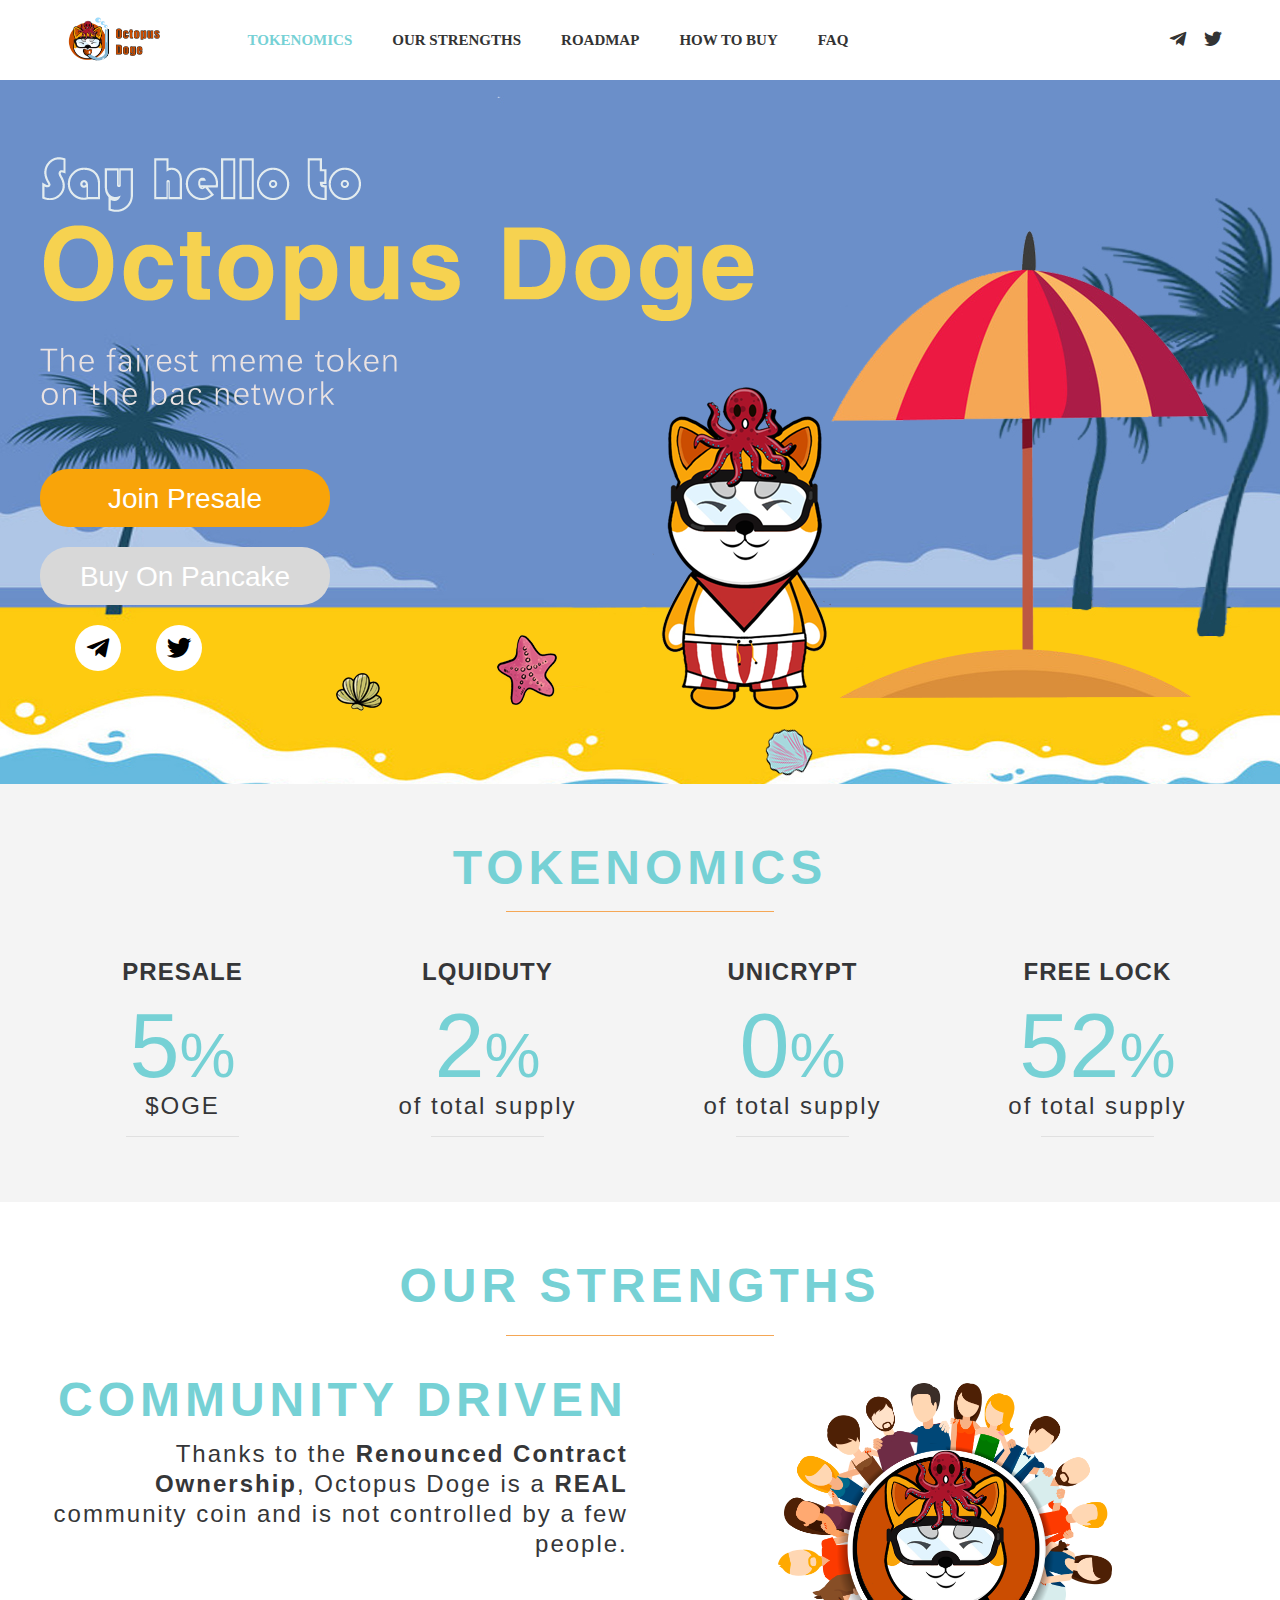
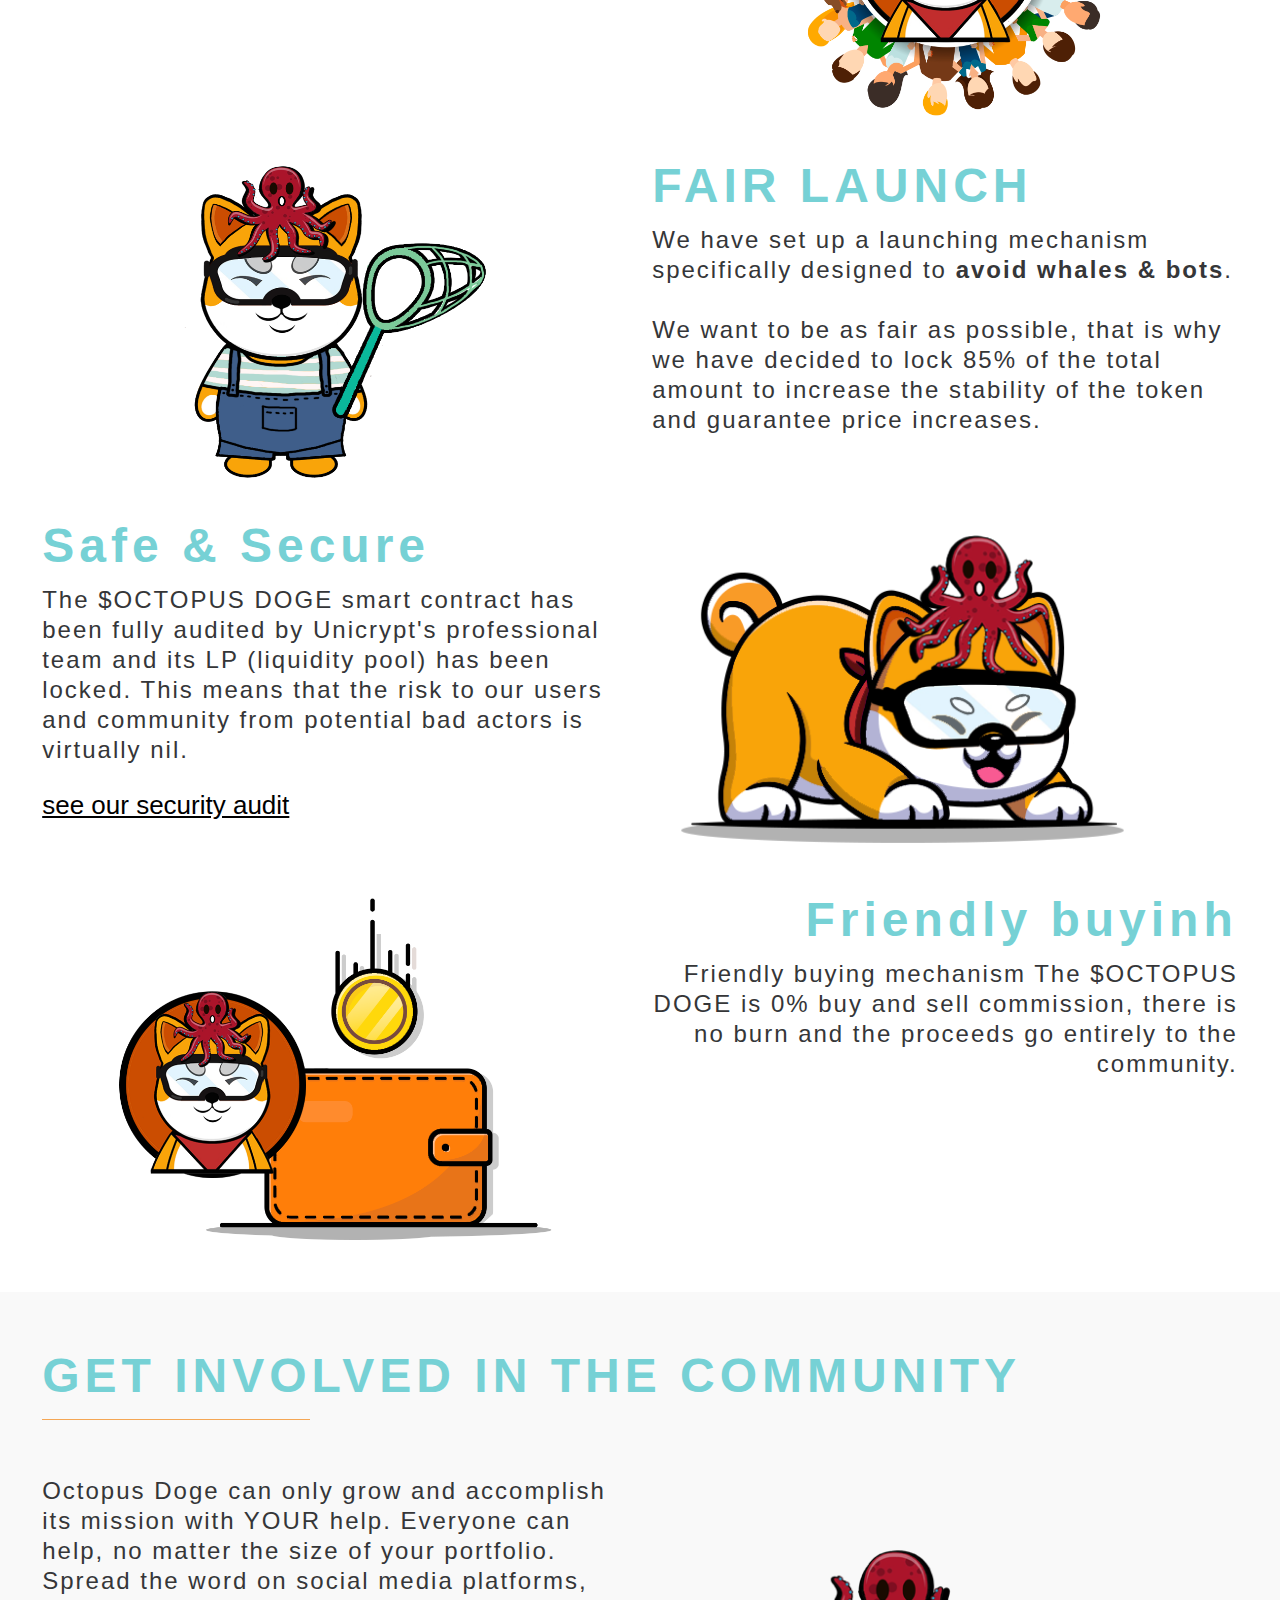
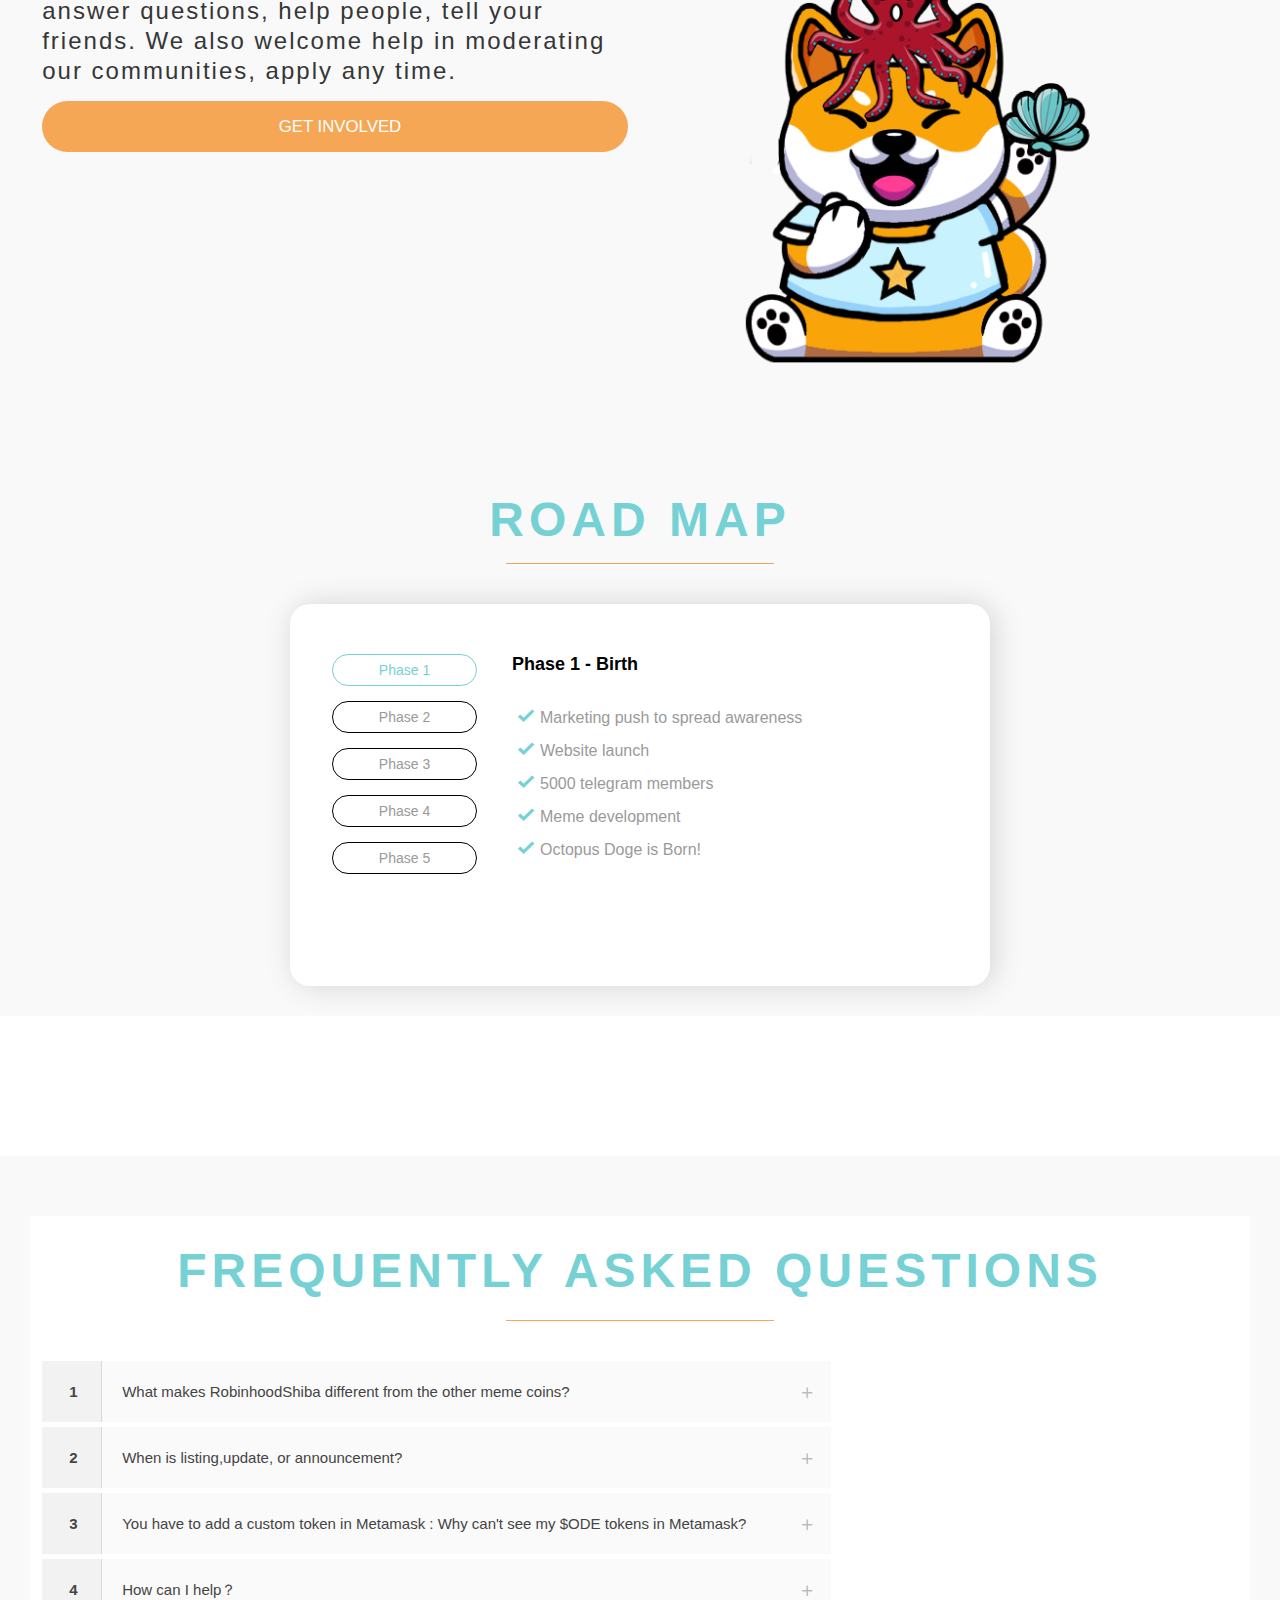
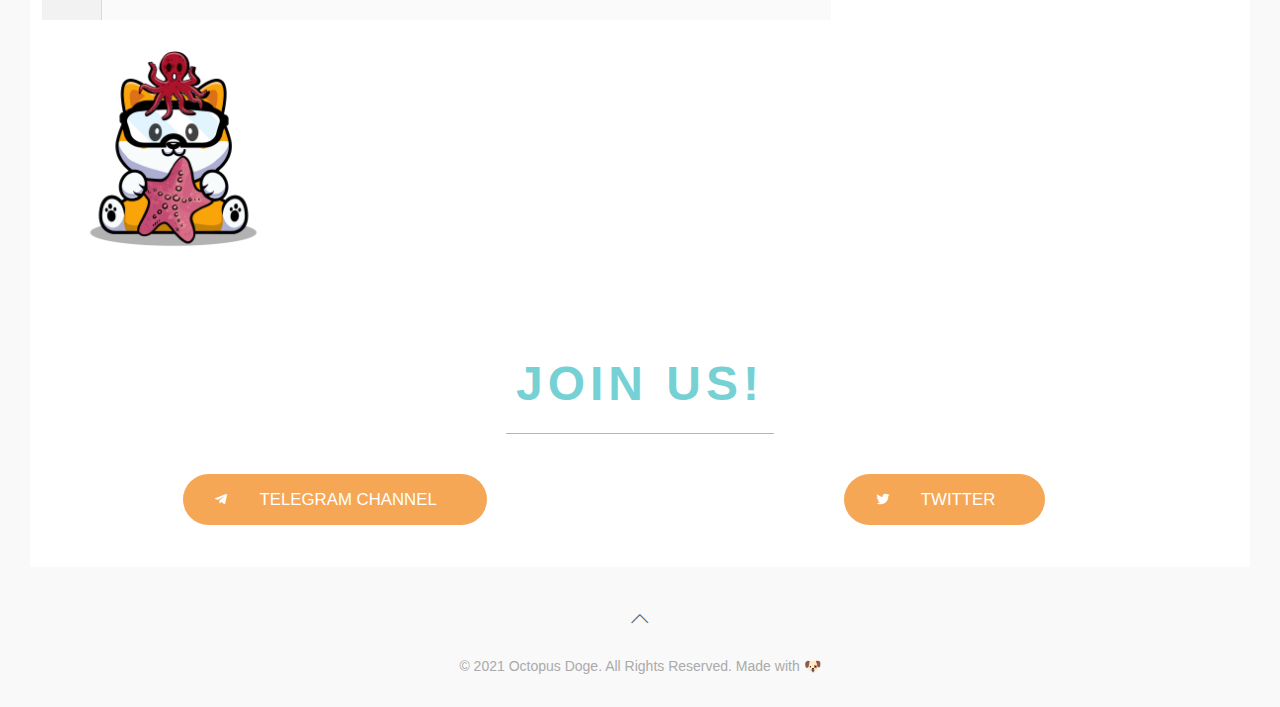
==== index.html @ 0da666b5 "first commit" ====
<!DOCTYPE html>
<!-- saved from url=(0027)https://Octopus Doge.net/ -->
<html lang="en-US" class="js">

<head>
	<meta http-equiv="Content-Type" content="text/html; charset=UTF-8">


	<meta name="description" content="Say hello to Octopus Doge, the fairest meme token on the BSC network. ">
	<meta name="keywords" content="bsc, DeFi, crypto, dog, shiba, meme, token">
	<!-- <link rel="alternate" hreflang="en-US" href="https://Octopus Doge.net/"> -->
	<script type="text/javascript" async="" src="./assets/analytics.js"></script>
	<script async="" src="./assets/6757.js"></script>
	<script>
		window.dataLayer = window.dataLayer || [];

		function gtag() {
			dataLayer.push(arguments);
		}
		gtag('js', new Date());
		gtag('config', 'UA-195466123-3');
	</script>
	<title>Octopus Doge – The only Binance Smart Chain dog coin.</title>
	<meta name="robots" content="max-image-preview:large">
	<meta name="format-detection" content="telephone=no">
	<meta name="viewport" content="width=device-width, initial-scale=1, maximum-scale=1">
	<link rel="shortcut icon" href="./assets/logo.ico" type="image/x-icon">
	<!-- <link rel="apple-touch-icon" href="https://Octopus Doge.net/images/apple-touch-icon.png"> -->
	<link rel="dns-prefetch" href="http://fonts.googleapis.com/">
	<link rel="dns-prefetch" href="http://s.w.org/">
	<script type="text/javascript">
		window._wpemojiSettings = {
			"baseUrl": "https:\/\/s.w.org\/images\/core\/emoji\/13.0.1\/72x72\/",
			"ext": ".png",
			"svgUrl": "https:\/\/s.w.org\/images\/core\/emoji\/13.0.1\/svg\/",
			"svgExt": ".svg",
			"source": {
				"concatemoji": "js\/wp-emoji-release.min.js?ver=5.7.2"
			}
		};
		! function (e, a, t) {
			var n, r, o, i = a.createElement("canvas"),
				p = i.getContext && i.getContext("2d");

			function s(e, t) {
				var a = String.fromCharCode;
				p.clearRect(0, 0, i.width, i.height), p.fillText(a.apply(this, e), 0, 0);
				e = i.toDataURL();
				return p.clearRect(0, 0, i.width, i.height), p.fillText(a.apply(this, t), 0, 0), e === i.toDataURL()
			}

			function c(e) {
				var t = a.createElement("script");
				t.src = e, t.defer = t.type = "text/javascript", a.getElementsByTagName("head")[0].appendChild(t)
			}
			for (o = Array("flag", "emoji"), t.supports = {
					everything: !0,
					everythingExceptFlag: !0
				}, r = 0; r < o.length; r++) t.supports[o[r]] = function (e) {
				if (!p || !p.fillText) return !1;
				switch (p.textBaseline = "top", p.font = "600 32px Arial", e) {
					case "flag":
						return s([127987, 65039, 8205, 9895, 65039], [127987, 65039, 8203, 9895, 65039]) ? !1 : !s([55356,
							56826, 55356, 56819
						], [55356, 56826, 8203, 55356, 56819]) && !s([55356, 57332, 56128, 56423, 56128, 56418, 56128,
							56421, 56128, 56430, 56128, 56423, 56128, 56447
						], [55356, 57332, 8203, 56128, 56423, 8203, 56128, 56418, 8203, 56128, 56421, 8203, 56128,
							56430, 8203, 56128, 56423, 8203, 56128, 56447
						]);
					case "emoji":
						return !s([55357, 56424, 8205, 55356, 57212], [55357, 56424, 8203, 55356, 57212])
				}
				return !1
			}(o[r]), t.supports.everything = t.supports.everything && t.supports[o[r]], "flag" !== o[r] && (t.supports
				.everythingExceptFlag = t.supports.everythingExceptFlag && t.supports[o[r]]);
			t.supports.everythingExceptFlag = t.supports.everythingExceptFlag && !t.supports.flag, t.DOMReady = !1, t
				.readyCallback = function () {
					t.DOMReady = !0
				}, t.supports.everything || (n = function () {
					t.readyCallback()
				}, a.addEventListener ? (a.addEventListener("DOMContentLoaded", n, !1), e.addEventListener("load", n, !
					1)) : (e.attachEvent("onload", n), a.attachEvent("onreadystatechange", function () {
					"complete" === a.readyState && t.readyCallback()
				})), (n = t.source || {}).concatemoji ? c(n.concatemoji) : n.wpemoji && n.twemoji && (c(n.twemoji), c(n
					.wpemoji)))
		}(window, document, window._wpemojiSettings);
	</script>
	<script src="./assets/wp-emoji-release.min.js" type="text/javascript" defer=""></script>
	<style type="text/css">
		img.wp-smiley,
		img.emoji {
			display: inline !important;
			border: none !important;
			box-shadow: none !important;
			height: 1em !important;
			width: 1em !important;
			margin: 0 .07em !important;
			vertical-align: -0.1em !important;
			background: none !important;
			padding: 0 !important;
		}
	</style>
	<link rel="stylesheet" href="./assets/LayerSlider-assets-static-layerslider-css-layerslider.css">
	<link rel="stylesheet" href="./assets/dist-block-library-style.min.css">
	<link rel="stylesheet" href="./assets/revslider-public-assets-css-rs6.css">
	<style id="rs-plugin-settings-inline-css" type="text/css">
		#rs-demo-id {}
	</style>
	<link rel="stylesheet" href="./assets/betheme-style.css">
	<link rel="stylesheet" href="./assets/betheme-css-base.css">
	<link rel="stylesheet" href="./assets/betheme-css-layout.css">
	<link rel="stylesheet" href="./assets/betheme-css-shortcodes.css">
	<link rel="stylesheet" href="./assets/betheme-assets-animations-animations.min.css">
	<link rel="stylesheet" href="./assets/betheme-assets-ui-jquery.ui.all.css">
	<link rel="stylesheet" href="./assets/betheme-assets-jplayer-css-jplayer.blue.monday.css">
	<link rel="stylesheet" href="./assets/betheme-css-responsive.css">
	<link rel="stylesheet" href="./assets/8810.css">
	<link rel="stylesheet" href="./assets/mfn-header-builder-functions-assets-style.css">
	<link rel="stylesheet" href="./static/iconfonts/iconfont.css">
	<style id="mfn-hb-inline-css" type="text/css">
		.mhb-view.desktop {
			background-color: #ffffff
		}

		.mhb-view.desktop .first-row {
			background-color: rgba(255, 255, 255, 0)
		}

		.mhb-view.desktop .first-row .mhb-row-wrapper {
			min-height: 80px
		}

		.mhb-view.desktop .first-row .overflow.mhb-item-inner {
			height: 80px
		}

		.mhb-view.desktop .first-row .mhb-menu .menu>li>a>span {
			line-height: 60px
		}

		.mhb-view.desktop .first-row .mhb-image img {
			max-height: 80px
		}

		.mhb-view.tablet {
			background-color: #ffffff
		}

		.mhb-view.tablet .first-row {
			background-color: rgba(255, 255, 255, 0)
		}

		.mhb-view.tablet .first-row .mhb-row-wrapper {
			min-height: 80px
		}

		.mhb-view.tablet .first-row .overflow.mhb-item-inner {
			height: 80px
		}

		.mhb-view.tablet .first-row .mhb-menu .menu>li>a>span {
			line-height: 60px
		}

		.mhb-view.tablet .first-row .mhb-image img {
			max-height: 80px
		}

		.mhb-view.mobile {
			background-color: #ffffff
		}

		.mhb-view.mobile .first-row {
			background-color: rgba(255, 255, 255, 0)
		}

		.mhb-view.mobile .first-row .mhb-row-wrapper {
			min-height: 80px
		}

		.mhb-view.mobile .first-row .overflow.mhb-item-inner {
			height: 80px
		}

		.mhb-view.mobile .first-row .mhb-menu .menu>li>a>span {
			line-height: 60px
		}

		.mhb-view.mobile .first-row .mhb-image img {
			max-height: 80px
		}

		.mhb-custom-1lpbCtYsf .menu>li>a {
			color: #333333
		}

		.mhb-custom-1lpbCtYsf .menu>li.current-menu-item>a,
		.mhb-custom-1lpbCtYsf .menu>li.current-menu-ancestor>a,
		.mhb-custom-1lpbCtYsf .menu>li.current-page-item>a,
		.mhb-custom-1lpbCtYsf .menu>li.current-page-ancestor>a {
			color: #76d1d5
		}

		.mhb-custom-1lpbCtYsf .menu>li>a:hover {
			color: #76d1d5
		}

		.mhb-custom-1lpbCtYsf .menu li ul {
			background-color: #f2f2f2
		}

		.mhb-custom-1lpbCtYsf .menu li ul li a {
			color: #333333
		}

		.mhb-custom-1lpbCtYsf .menu li ul li.current-menu-item>a,
		.mhb-custom-1lpbCtYsf .menu li ul li.current-menu-ancestor>a,
		.mhb-custom-1lpbCtYsf .menu li ul li.current-page-item>a,
		.mhb-custom-1lpbCtYsf .menu li ul li.current-page-ancestor>a {
			color: #0095eb
		}

		.mhb-custom-1lpbCtYsf .menu li ul li a:hover {
			color: #0095eb
		}

		.mhb-custom-1lpbCtYsf .menu>li>a {
			font-weight: 700
		}

		.mhb-custom-1lpbCtYsf .menu>li>a {
			font-family: "Montserrat"
		}

		.mhb-custom-1lpbCtYsf .menu>li>a {
			font-size: 15px
		}

		.mhb-custom-pxtOMaLWz a {
			color: #333333
		}

		.mhb-custom-pxtOMaLWz a:hover {
			color: #76d1d5
		}

		.mhb-custom-Js_LRLHuXL a {
			color: #333333
		}

		.mhb-custom-Js_LRLHuXL a:hover {
			color: #76d1d5
		}

		.mhb-custom-XC47ker8Ka .menu>li>a {
			color: #333333
		}

		.mhb-custom-XC47ker8Ka .menu>li.current-menu-item>a,
		.mhb-custom-XC47ker8Ka .menu>li.current-menu-ancestor>a,
		.mhb-custom-XC47ker8Ka .menu>li.current-page-item>a,
		.mhb-custom-XC47ker8Ka .menu>li.current-page-ancestor>a {
			color: #76d1d5
		}

		.mhb-custom-XC47ker8Ka .menu>li>a:hover {
			color: #76d1d5
		}

		.mhb-custom-XC47ker8Ka .menu li ul {
			background-color: #f2f2f2
		}

		.mhb-custom-XC47ker8Ka .menu li ul li a {
			color: #333333
		}

		.mhb-custom-XC47ker8Ka .menu li ul li.current-menu-item>a,
		.mhb-custom-XC47ker8Ka .menu li ul li.current-menu-ancestor>a,
		.mhb-custom-XC47ker8Ka .menu li ul li.current-page-item>a,
		.mhb-custom-XC47ker8Ka .menu li ul li.current-page-ancestor>a {
			color: #0095eb
		}

		.mhb-custom-XC47ker8Ka .menu li ul li a:hover {
			color: #0095eb
		}

		.mhb-custom-XC47ker8Ka .menu>li>a {
			font-weight: 700
		}

		.mhb-custom-XC47ker8Ka .menu>li>a {
			font-family: "Montserrat"
		}

		.mhb-custom-XC47ker8Ka .menu>li>a {
			font-size: 15px
		}

		.mhb-custom-gCz4qcOp4Z .menu>li>a {
			color: #333333
		}

		.mhb-custom-gCz4qcOp4Z .menu>li.current-menu-item>a,
		.mhb-custom-gCz4qcOp4Z .menu>li.current-menu-ancestor>a,
		.mhb-custom-gCz4qcOp4Z .menu>li.current-page-item>a,
		.mhb-custom-gCz4qcOp4Z .menu>li.current-page-ancestor>a {
			color: #76d1d5
		}

		.mhb-custom-gCz4qcOp4Z .menu>li>a:hover {
			color: #76d1d5
		}

		.mhb-custom-gCz4qcOp4Z .menu li ul {
			background-color: #f2f2f2
		}

		.mhb-custom-gCz4qcOp4Z .menu li ul li a {
			color: #333333
		}

		.mhb-custom-gCz4qcOp4Z .menu li ul li.current-menu-item>a,
		.mhb-custom-gCz4qcOp4Z .menu li ul li.current-menu-ancestor>a,
		.mhb-custom-gCz4qcOp4Z .menu li ul li.current-page-item>a,
		.mhb-custom-gCz4qcOp4Z .menu li ul li.current-page-ancestor>a {
			color: #0095eb
		}

		.mhb-custom-gCz4qcOp4Z .menu li ul li a:hover {
			color: #0095eb
		}

		.mhb-custom-gCz4qcOp4Z .menu>li>a {
			font-weight: 700
		}

		.mhb-custom-gCz4qcOp4Z .menu>li>a {
			font-family: "Montserrat"
		}

		.mhb-custom-gCz4qcOp4Z .menu>li>a {
			font-size: 15px
		}
	</style>
	<link rel="stylesheet" href="./assets/5681.css">
	<style id="mfn-dynamic-inline-css" type="text/css">
		html {
			background-color: #FCFCFC;
		}

		#Wrapper,
		#Content {
			background-color: #f9f9f9;
		}

		body:not(.template-slider) #Header {
			min-height: 250px;
		}

		body.header-below:not(.template-slider) #Header {
			padding-top: 250px;
		}

		#Footer .widgets_wrapper {
			padding: 70px 0 10px;
		}

		body,
		button,
		span.date_label,
		.timeline_items li h3 span,
		input[type="submit"],
		input[type="reset"],
		input[type="button"],
		input[type="text"],
		input[type="password"],
		input[type="tel"],
		input[type="email"],
		textarea,
		select,
		.offer_li .title h3 {
			font-family: "Montserrat", Helvetica, Arial, sans-serif;
		}

		#menu>ul>li>a,
		a.action_button,
		#overlay-menu ul li a {
			font-family: "Source Sans Pro", Helvetica, Arial, sans-serif;
		}

		#Subheader .title {
			font-family: "Montserrat", Helvetica, Arial, sans-serif;
		}

		h1,
		h2,
		h3,
		h4,
		.text-logo #logo {
			font-family: "Montserrat", Helvetica, Arial, sans-serif;
		}

		h5,
		h6 {
			font-family: "Montserrat", Helvetica, Arial, sans-serif;
		}

		blockquote {
			font-family: "Montserrat", Helvetica, Arial, sans-serif;
		}

		.chart_box .chart .num,
		.counter .desc_wrapper .number-wrapper,
		.how_it_works .image .number,
		.pricing-box .plan-header .price,
		.quick_fact .number-wrapper,
		.woocommerce .product div.entry-summary .price {
			font-family: "Montserrat", Helvetica, Arial, sans-serif;
		}

		body {
			font-size: 14px;
			line-height: 21px;
			font-weight: 400;
			letter-spacing: 0px;
		}

		.big {
			font-size: 16px;
			line-height: 28px;
			font-weight: 400;
			letter-spacing: 0px;
		}

		#menu>ul>li>a,
		a.action_button,
		#overlay-menu ul li a {
			font-size: 20px;
			font-weight: 400;
			letter-spacing: 3px;
		}

		#overlay-menu ul li a {
			line-height: 30px;
		}

		#Subheader .title {
			font-size: 25px;
			line-height: 25px;
			font-weight: 400;
			letter-spacing: 0px;
		}

		h1,
		.text-logo #logo {
			font-size: 25px;
			line-height: 25px;
			font-weight: 300;
			letter-spacing: 0px;
		}

		h2 {
			font-size: 48px;
			line-height: 48px;
			font-weight: 900;
			letter-spacing: 5px;
		}

		h3 {
			font-size: 32px;
			line-height: 34px;
			font-weight: 400;
			letter-spacing: 0px;
		}

		h4 {
			font-size: 24px;
			line-height: 28px;
			font-weight: 700;
			letter-spacing: 1px;
		}

		h5 {
			font-size: 24px;
			line-height: 30px;
			font-weight: 400;
			letter-spacing: 2px;
		}

		h6 {
			font-size: 14px;
			line-height: 19px;
			font-weight: 400;
			letter-spacing: 0px;
		}

		#Intro .intro-title {
			font-size: 70px;
			line-height: 70px;
			font-weight: 400;
			letter-spacing: 0px;
		}

		@media only screen and (min-width: 768px) and (max-width: 959px) {
			body {
				font-size: 13px;
				line-height: 19px;
				letter-spacing: 0px;
			}

			.big {
				font-size: 14px;
				line-height: 24px;
				letter-spacing: 0px;
			}

			#menu>ul>li>a,
			a.action_button,
			#overlay-menu ul li a {
				font-size: 17px;
				letter-spacing: 3px;
			}

			#overlay-menu ul li a {
				line-height: 25.5px;
				letter-spacing: 3px;
			}

			#Subheader .title {
				font-size: 21px;
				line-height: 21px;
				letter-spacing: 0px;
			}

			h1,
			.text-logo #logo {
				font-size: 21px;
				line-height: 21px;
				letter-spacing: 0px;
			}

			h2 {
				font-size: 41px;
				line-height: 41px;
				letter-spacing: 4px;
			}

			h3 {
				font-size: 27px;
				line-height: 29px;
				letter-spacing: 0px;
			}

			h4 {
				font-size: 20px;
				line-height: 24px;
				letter-spacing: 1px;
			}

			h5 {
				font-size: 20px;
				line-height: 26px;
				letter-spacing: 2px;
			}

			h6 {
				font-size: 13px;
				line-height: 19px;
				letter-spacing: 0px;
			}

			#Intro .intro-title {
				font-size: 60px;
				line-height: 60px;
				letter-spacing: 0px;
			}

			blockquote {
				font-size: 15px;
			}

			.chart_box .chart .num {
				font-size: 45px;
				line-height: 45px;
			}

			.counter .desc_wrapper .number-wrapper {
				font-size: 45px;
				line-height: 45px;
			}

			.counter .desc_wrapper .title {
				font-size: 14px;
				line-height: 18px;
			}

			.faq .question .title {
				font-size: 14px;
			}

			.fancy_heading .title {
				font-size: 38px;
				line-height: 38px;
			}

			.offer .offer_li .desc_wrapper .title h3 {
				font-size: 32px;
				line-height: 32px;
			}

			.offer_thumb_ul li.offer_thumb_li .desc_wrapper .title h3 {
				font-size: 32px;
				line-height: 32px;
			}

			.pricing-box .plan-header h2 {
				font-size: 27px;
				line-height: 27px;
			}

			.pricing-box .plan-header .price>span {
				font-size: 40px;
				line-height: 40px;
			}

			.pricing-box .plan-header .price sup.currency {
				font-size: 18px;
				line-height: 18px;
			}

			.pricing-box .plan-header .price sup.period {
				font-size: 14px;
				line-height: 14px;
			}

			.quick_fact .number {
				font-size: 80px;
				line-height: 80px;
			}

			.trailer_box .desc h2 {
				font-size: 27px;
				line-height: 27px;
			}

			.widget>h3 {
				font-size: 17px;
				line-height: 20px;
			}
		}

		@media only screen and (min-width: 480px) and (max-width: 767px) {
			body {
				font-size: 13px;
				line-height: 19px;
				letter-spacing: 0px;
			}

			.big {
				font-size: 13px;
				line-height: 21px;
				letter-spacing: 0px;
			}

			#menu>ul>li>a,
			a.action_button,
			#overlay-menu ul li a {
				font-size: 15px;
				letter-spacing: 2px;
			}

			#overlay-menu ul li a {
				line-height: 22.5px;
				letter-spacing: 2px;
			}

			#Subheader .title {
				font-size: 19px;
				line-height: 19px;
				letter-spacing: 0px;
			}

			h1,
			.text-logo #logo {
				font-size: 19px;
				line-height: 19px;
				letter-spacing: 0px;
			}

			h2 {
				font-size: 36px;
				line-height: 36px;
				letter-spacing: 4px;
			}

			h3 {
				font-size: 24px;
				line-height: 26px;
				letter-spacing: 0px;
			}

			h4 {
				font-size: 18px;
				line-height: 21px;
				letter-spacing: 1px;
			}

			h5 {
				font-size: 18px;
				line-height: 23px;
				letter-spacing: 2px;
			}

			h6 {
				font-size: 13px;
				line-height: 19px;
				letter-spacing: 0px;
			}

			#Intro .intro-title {
				font-size: 53px;
				line-height: 53px;
				letter-spacing: 0px;
			}

			blockquote {
				font-size: 14px;
			}

			.chart_box .chart .num {
				font-size: 40px;
				line-height: 40px;
			}

			.counter .desc_wrapper .number-wrapper {
				font-size: 40px;
				line-height: 40px;
			}

			.counter .desc_wrapper .title {
				font-size: 13px;
				line-height: 16px;
			}

			.faq .question .title {
				font-size: 13px;
			}

			.fancy_heading .title {
				font-size: 34px;
				line-height: 34px;
			}

			.offer .offer_li .desc_wrapper .title h3 {
				font-size: 28px;
				line-height: 28px;
			}

			.offer_thumb_ul li.offer_thumb_li .desc_wrapper .title h3 {
				font-size: 28px;
				line-height: 28px;
			}

			.pricing-box .plan-header h2 {
				font-size: 24px;
				line-height: 24px;
			}

			.pricing-box .plan-header .price>span {
				font-size: 34px;
				line-height: 34px;
			}

			.pricing-box .plan-header .price sup.currency {
				font-size: 16px;
				line-height: 16px;
			}

			.pricing-box .plan-header .price sup.period {
				font-size: 13px;
				line-height: 13px;
			}

			.quick_fact .number {
				font-size: 70px;
				line-height: 70px;
			}

			.trailer_box .desc h2 {
				font-size: 24px;
				line-height: 24px;
			}

			.widget>h3 {
				font-size: 16px;
				line-height: 19px;
			}
		}

		@media only screen and (max-width: 479px) {
			body {
				font-size: 13px;
				line-height: 19px;
				letter-spacing: 0px;
			}

			.big {
				font-size: 13px;
				line-height: 19px;
				letter-spacing: 0px;
			}

			#menu>ul>li>a,
			a.action_button,
			#overlay-menu ul li a {
				font-size: 13px;
				letter-spacing: 2px;
			}

			#overlay-menu ul li a {
				line-height: 19.5px;
				letter-spacing: 2px;
			}

			#Subheader .title {
				font-size: 15px;
				line-height: 19px;
				letter-spacing: 0px;
			}

			h1,
			.text-logo #logo {
				font-size: 15px;
				line-height: 19px;
				letter-spacing: 0px;
			}

			h2 {
				font-size: 29px;
				line-height: 29px;
				letter-spacing: 3px;
			}

			h3 {
				font-size: 19px;
				line-height: 20px;
				letter-spacing: 0px;
			}

			h4 {
				font-size: 14px;
				line-height: 19px;
				letter-spacing: 1px;
			}

			h5 {
				font-size: 14px;
				line-height: 19px;
				letter-spacing: 1px;
			}

			h6 {
				font-size: 13px;
				line-height: 19px;
				letter-spacing: 0px;
			}

			#Intro .intro-title {
				font-size: 42px;
				line-height: 42px;
				letter-spacing: 0px;
			}

			blockquote {
				font-size: 13px;
			}

			.chart_box .chart .num {
				font-size: 35px;
				line-height: 35px;
			}

			.counter .desc_wrapper .number-wrapper {
				font-size: 35px;
				line-height: 35px;
			}

			.counter .desc_wrapper .title {
				font-size: 13px;
				line-height: 26px;
			}

			.faq .question .title {
				font-size: 13px;
			}

			.fancy_heading .title {
				font-size: 30px;
				line-height: 30px;
			}

			.offer .offer_li .desc_wrapper .title h3 {
				font-size: 26px;
				line-height: 26px;
			}

			.offer_thumb_ul li.offer_thumb_li .desc_wrapper .title h3 {
				font-size: 26px;
				line-height: 26px;
			}

			.pricing-box .plan-header h2 {
				font-size: 21px;
				line-height: 21px;
			}

			.pricing-box .plan-header .price>span {
				font-size: 32px;
				line-height: 32px;
			}

			.pricing-box .plan-header .price sup.currency {
				font-size: 14px;
				line-height: 14px;
			}

			.pricing-box .plan-header .price sup.period {
				font-size: 13px;
				line-height: 13px;
			}

			.quick_fact .number {
				font-size: 60px;
				line-height: 60px;
			}

			.trailer_box .desc h2 {
				font-size: 21px;
				line-height: 21px;
			}

			.widget>h3 {
				font-size: 15px;
				line-height: 18px;
			}
		}

		.with_aside .sidebar.columns {
			width: 23%;
		}

		.with_aside .sections_group {
			width: 77%;
		}

		.aside_both .sidebar.columns {
			width: 18%;
		}

		.aside_both .sidebar.sidebar-1 {
			margin-left: -82%;
		}

		.aside_both .sections_group {
			width: 64%;
			margin-left: 18%;
		}

		@media only screen and (min-width:1240px) {

			#Wrapper,
			.with_aside .content_wrapper {
				max-width: 1240px;
			}

			.section_wrapper,
			.container {
				max-width: 1220px;
			}

			.layout-boxed.header-boxed #Top_bar.is-sticky {
				max-width: 1240px;
			}
		}

		@media only screen and (max-width: 767px) {

			.section_wrapper,
			.container,
			.four.columns .widget-area {
				max-width: 700px !important;
			}
		}

		.button-default .button,
		.button-flat .button,
		.button-round .button {
			background-color: #f7f7f7;
			color: #747474;
		}

		.button-stroke .button {
			border-color: #f7f7f7;
			color: #747474;
		}

		.button-stroke .button:hover {
			background-color: #f7f7f7;
			color: #fff;
		}

		.button-default .button_theme,
		.button-default button,
		.button-default input[type="button"],
		.button-default input[type="reset"],
		.button-default input[type="submit"],
		.button-flat .button_theme,
		.button-flat button,
		.button-flat input[type="button"],
		.button-flat input[type="reset"],
		.button-flat input[type="submit"],
		.button-round .button_theme,
		.button-round button,
		.button-round input[type="button"],
		.button-round input[type="reset"],
		.button-round input[type="submit"],
		.woocommerce #respond input#submit,
		.woocommerce a.button:not(.default),
		.woocommerce button.button,
		.woocommerce input.button,
		.woocommerce #respond input#submit:hover,
		.woocommerce a.button:hover,
		.woocommerce button.button:hover,
		.woocommerce input.button:hover {
			color: #ffffff;
		}

		.button-stroke .button_theme:hover,
		.button-stroke button:hover,
		.button-stroke input[type="submit"]:hover,
		.button-stroke input[type="reset"]:hover,
		.button-stroke input[type="button"]:hover,
		.button-stroke .woocommerce #respond input#submit:hover,
		.button-stroke .woocommerce a.button:not(.default):hover,
		.button-stroke .woocommerce button.button:hover,
		.button-stroke.woocommerce input.button:hover {
			color: #ffffff !important;
		}

		.button-stroke .button_theme:hover .button_icon i {
			color: #ffffff !important;
		}

		.button-default .single_add_to_cart_button,
		.button-flat .single_add_to_cart_button,
		.button-round .single_add_to_cart_button,
		.button-default .woocommerce .button:disabled,
		.button-flat .woocommerce .button:disabled,
		.button-round .woocommerce .button:disabled,
		.button-default .woocommerce .button.alt .button-flat .woocommerce .button.alt,
		.button-round .woocommerce .button.alt,
		.button-default a.remove,
		.button-flat a.remove,
		.button-round a.remove {
			color: #ffffff !important;
		}

		.action_button,
		.action_button:hover {
			background-color: #f7f7f7;
			color: #747474;
		}

		.button-stroke a.action_button {
			border-color: #f7f7f7;
		}

		.button-stroke a.action_button:hover {
			background-color: #f7f7f7 !important;
		}

		.footer_button {
			color: #65666c !important;
			background-color: transparent;
			box-shadow: none !important;
		}

		.footer_button:after {
			display: none !important;
		}

		.button-custom .button,
		.button-custom .action_button,
		.button-custom .footer_button,
		.button-custom button,
		.button-custom input[type="button"],
		.button-custom input[type="reset"],
		.button-custom input[type="submit"],
		.button-custom .woocommerce #respond input#submit,
		.button-custom .woocommerce a.button,
		.button-custom .woocommerce button.button,
		.button-custom .woocommerce input.button {
			font-family: Arial;
			font-size: 14px;
			line-height: 14px;
			font-weight: 400;
			letter-spacing: 0px;
			padding: 12px 20px 12px 20px;
			border-width: 0px;
			border-radius: 0px;
		}

		.button-custom .button {
			color: #626262;
			background-color: #dbdddf;
			border-color: transparent;
		}

		.button-custom .button:hover {
			color: #626262;
			background-color: #d3d3d3;
			border-color: transparent;
		}

		.button-custom .button_theme,
		.button-custom button,
		.button-custom input[type="button"],
		.button-custom input[type="reset"],
		.button-custom input[type="submit"],
		.button-custom .woocommerce #respond input#submit,
		.button-custom .woocommerce a.button:not(.default),
		.button-custom .woocommerce button.button,
		.button-custom .woocommerce input.button {
			color: #ffffff;
			background-color: #0095eb;
			border-color: transparent;
		}

		.button-custom .button_theme:hover,
		.button-custom button:hover,
		.button-custom input[type="button"]:hover,
		.button-custom input[type="reset"]:hover,
		.button-custom input[type="submit"]:hover,
		.button-custom .woocommerce #respond input#submit:hover,
		.button-custom .woocommerce a.button:not(.default):hover,
		.button-custom .woocommerce button.button:hover,
		.button-custom .woocommerce input.button:hover {
			color: #ffffff;
			background-color: #007cc3;
			border-color: transparent;
		}

		.button-custom .action_button {
			color: #626262;
			background-color: #dbdddf;
			border-color: transparent;
		}

		.button-custom .action_button:hover {
			color: #626262;
			background-color: #d3d3d3;
			border-color: transparent;
		}

		.button-custom .single_add_to_cart_button,
		.button-custom .woocommerce .button:disabled,
		.button-custom .woocommerce .button.alt,
		.button-custom a.remove {
			line-height: 14px !important;
			padding: 12px 20px 12px 20px !important;
			color: #ffffff !important;
			background-color: #0095eb !important;
		}

		.button-custom .single_add_to_cart_button:hover,
		.button-custom .woocommerce .button:disabled:hover,
		.button-custom .woocommerce .button.alt:hover,
		.button-custom a.remove:hover {
			color: #ffffff !important;
			background-color: #007cc3 !important;
		}

		#Top_bar #logo,
		.header-fixed #Top_bar #logo,
		.header-plain #Top_bar #logo,
		.header-transparent #Top_bar #logo {
			height: 60px;
			line-height: 60px;
			padding: 35px 0;
		}

		.logo-overflow #Top_bar:not(.is-sticky) .logo {
			height: 130px;
		}

		#Top_bar .menu>li>a {
			padding: 35px 0;
		}

		.menu-highlight:not(.header-creative) #Top_bar .menu>li>a {
			margin: 40px 0;
		}

		.header-plain:not(.menu-highlight) #Top_bar .menu>li>a span:not(.description) {
			line-height: 130px;
		}

		.header-fixed #Top_bar .menu>li>a {
			padding: 50px 0;
		}

		#Top_bar .top_bar_right,
		.header-plain #Top_bar .top_bar_right {
			height: 130px;
		}

		#Top_bar .top_bar_right_wrapper {
			top: 45px;
		}

		.header-plain #Top_bar a#header_cart,
		.header-plain #Top_bar a#search_button,
		.header-plain #Top_bar .wpml-languages {
			line-height: 130px;
		}

		.header-plain #Top_bar a.action_button {
			line-height: 130px !important;
		}

		@media only screen and (max-width: 767px) {
			#Top_bar a.responsive-menu-toggle {
				top: 40px;
			}

			.mobile-header-mini #Top_bar #logo {
				height: 50px !important;
				line-height: 50px !important;
				margin: 5px 0;
			}
		}

		.twentytwenty-before-label::before {
			content: "Before"
		}

		.twentytwenty-after-label::before {
			content: "After"
		}

		#Side_slide {
			right: -250px;
			width: 250px;
		}

		#Side_slide.left {
			left: -250px;
		}

		.blog-teaser li .desc-wrapper .desc {
			background-position-y: -1px;
		}

		@media only screen and (max-width: 767px) {
			body:not(.template-slider) #Header {
				min-height: ;
			}

			#Subheader {
				padding: ;
			}
		}

		@media only screen and (min-width: 1240px) {
			body:not(.header-simple) #Top_bar #menu {
				display: block !important
			}

			.tr-menu #Top_bar #menu {
				background: none !important
			}

			#Top_bar .menu>li>ul.mfn-megamenu {
				width: 984px
			}

			#Top_bar .menu>li>ul.mfn-megamenu>li {
				float: left
			}

			#Top_bar .menu>li>ul.mfn-megamenu>li.mfn-megamenu-cols-1 {
				width: 100%
			}

			#Top_bar .menu>li>ul.mfn-megamenu>li.mfn-megamenu-cols-2 {
				width: 50%
			}

			#Top_bar .menu>li>ul.mfn-megamenu>li.mfn-megamenu-cols-3 {
				width: 33.33%
			}

			#Top_bar .menu>li>ul.mfn-megamenu>li.mfn-megamenu-cols-4 {
				width: 25%
			}

			#Top_bar .menu>li>ul.mfn-megamenu>li.mfn-megamenu-cols-5 {
				width: 20%
			}

			#Top_bar .menu>li>ul.mfn-megamenu>li.mfn-megamenu-cols-6 {
				width: 16.66%
			}

			#Top_bar .menu>li>ul.mfn-megamenu>li>ul {
				display: block !important;
				position: inherit;
				left: auto;
				top: auto;
				border-width: 0 1px 0 0
			}

			#Top_bar .menu>li>ul.mfn-megamenu>li:last-child>ul {
				border: 0
			}

			#Top_bar .menu>li>ul.mfn-megamenu>li>ul li {
				width: auto
			}

			#Top_bar .menu>li>ul.mfn-megamenu a.mfn-megamenu-title {
				text-transform: uppercase;
				font-weight: 400;
				background: none
			}

			#Top_bar .menu>li>ul.mfn-megamenu a .menu-arrow {
				display: none
			}

			.menuo-right #Top_bar .menu>li>ul.mfn-megamenu {
				left: auto;
				right: 0
			}

			.menuo-right #Top_bar .menu>li>ul.mfn-megamenu-bg {
				box-sizing: border-box
			}

			#Top_bar .menu>li>ul.mfn-megamenu-bg {
				padding: 20px 166px 20px 20px;
				background-repeat: no-repeat;
				background-position: right bottom
			}

			.rtl #Top_bar .menu>li>ul.mfn-megamenu-bg {
				padding-left: 166px;
				padding-right: 20px;
				background-position: left bottom
			}

			#Top_bar .menu>li>ul.mfn-megamenu-bg>li {
				background: none
			}

			#Top_bar .menu>li>ul.mfn-megamenu-bg>li a {
				border: none
			}

			#Top_bar .menu>li>ul.mfn-megamenu-bg>li>ul {
				background: none !important;
				-webkit-box-shadow: 0 0 0 0;
				-moz-box-shadow: 0 0 0 0;
				box-shadow: 0 0 0 0
			}

			.mm-vertical #Top_bar .container {
				position: relative;
			}

			.mm-vertical #Top_bar .top_bar_left {
				position: static;
			}

			.mm-vertical #Top_bar .menu>li ul {
				box-shadow: 0 0 0 0 transparent !important;
				background-image: none;
			}

			.mm-vertical #Top_bar .menu>li>ul.mfn-megamenu {
				width: 98% !important;
				margin: 0 1%;
				padding: 20px 0;
			}

			.mm-vertical.header-plain #Top_bar .menu>li>ul.mfn-megamenu {
				width: 100% !important;
				margin: 0;
			}

			.mm-vertical #Top_bar .menu>li>ul.mfn-megamenu>li {
				display: table-cell;
				float: none !important;
				width: 10%;
				padding: 0 15px;
				border-right: 1px solid rgba(0, 0, 0, 0.05);
			}

			.mm-vertical #Top_bar .menu>li>ul.mfn-megamenu>li:last-child {
				border-right-width: 0
			}

			.mm-vertical #Top_bar .menu>li>ul.mfn-megamenu>li.hide-border {
				border-right-width: 0
			}

			.mm-vertical #Top_bar .menu>li>ul.mfn-megamenu>li a {
				border-bottom-width: 0;
				padding: 9px 15px;
				line-height: 120%;
			}

			.mm-vertical #Top_bar .menu>li>ul.mfn-megamenu a.mfn-megamenu-title {
				font-weight: 700;
			}

			.rtl .mm-vertical #Top_bar .menu>li>ul.mfn-megamenu>li:first-child {
				border-right-width: 0
			}

			.rtl .mm-vertical #Top_bar .menu>li>ul.mfn-megamenu>li:last-child {
				border-right-width: 1px
			}

			.header-plain:not(.menuo-right) #Header .top_bar_left {
				width: auto !important
			}

			.header-stack.header-center #Top_bar #menu {
				display: inline-block !important
			}

			.header-simple #Top_bar #menu {
				display: none;
				height: auto;
				width: 300px;
				bottom: auto;
				top: 100%;
				right: 1px;
				position: absolute;
				margin: 0
			}

			.header-simple #Header a.responsive-menu-toggle {
				display: block;
				right: 10px
			}

			.header-simple #Top_bar #menu>ul {
				width: 100%;
				float: left
			}

			.header-simple #Top_bar #menu ul li {
				width: 100%;
				padding-bottom: 0;
				border-right: 0;
				position: relative
			}

			.header-simple #Top_bar #menu ul li a {
				padding: 0 20px;
				margin: 0;
				display: block;
				height: auto;
				line-height: normal;
				border: none
			}

			.header-simple #Top_bar #menu ul li a:after {
				display: none
			}

			.header-simple #Top_bar #menu ul li a span {
				border: none;
				line-height: 44px;
				display: inline;
				padding: 0
			}

			.header-simple #Top_bar #menu ul li.submenu .menu-toggle {
				display: block;
				position: absolute;
				right: 0;
				top: 0;
				width: 44px;
				height: 44px;
				line-height: 44px;
				font-size: 30px;
				font-weight: 300;
				text-align: center;
				cursor: pointer;
				color: #444;
				opacity: 0.33;
			}

			.header-simple #Top_bar #menu ul li.submenu .menu-toggle:after {
				content: "+"
			}

			.header-simple #Top_bar #menu ul li.hover>.menu-toggle:after {
				content: "-"
			}

			.header-simple #Top_bar #menu ul li.hover a {
				border-bottom: 0
			}

			.header-simple #Top_bar #menu ul.mfn-megamenu li .menu-toggle {
				display: none
			}

			.header-simple #Top_bar #menu ul li ul {
				position: relative !important;
				left: 0 !important;
				top: 0;
				padding: 0;
				margin: 0 !important;
				width: auto !important;
				background-image: none
			}

			.header-simple #Top_bar #menu ul li ul li {
				width: 100% !important;
				display: block;
				padding: 0;
			}

			.header-simple #Top_bar #menu ul li ul li a {
				padding: 0 20px 0 30px
			}

			.header-simple #Top_bar #menu ul li ul li a .menu-arrow {
				display: none
			}

			.header-simple #Top_bar #menu ul li ul li a span {
				padding: 0
			}

			.header-simple #Top_bar #menu ul li ul li a span:after {
				display: none !important
			}

			.header-simple #Top_bar .menu>li>ul.mfn-megamenu a.mfn-megamenu-title {
				text-transform: uppercase;
				font-weight: 400
			}

			.header-simple #Top_bar .menu>li>ul.mfn-megamenu>li>ul {
				display: block !important;
				position: inherit;
				left: auto;
				top: auto
			}

			.header-simple #Top_bar #menu ul li ul li ul {
				border-left: 0 !important;
				padding: 0;
				top: 0
			}

			.header-simple #Top_bar #menu ul li ul li ul li a {
				padding: 0 20px 0 40px
			}

			.rtl.header-simple #Top_bar #menu {
				left: 1px;
				right: auto
			}

			.rtl.header-simple #Top_bar a.responsive-menu-toggle {
				left: 10px;
				right: auto
			}

			.rtl.header-simple #Top_bar #menu ul li.submenu .menu-toggle {
				left: 0;
				right: auto
			}

			.rtl.header-simple #Top_bar #menu ul li ul {
				left: auto !important;
				right: 0 !important
			}

			.rtl.header-simple #Top_bar #menu ul li ul li a {
				padding: 0 30px 0 20px
			}

			.rtl.header-simple #Top_bar #menu ul li ul li ul li a {
				padding: 0 40px 0 20px
			}

			.menu-highlight #Top_bar .menu>li {
				margin: 0 2px
			}

			.menu-highlight:not(.header-creative) #Top_bar .menu>li>a {
				margin: 20px 0;
				padding: 0;
				-webkit-border-radius: 5px;
				border-radius: 5px
			}

			.menu-highlight #Top_bar .menu>li>a:after {
				display: none
			}

			.menu-highlight #Top_bar .menu>li>a span:not(.description) {
				line-height: 50px
			}

			.menu-highlight #Top_bar .menu>li>a span.description {
				display: none
			}

			.menu-highlight.header-stack #Top_bar .menu>li>a {
				margin: 10px 0 !important
			}

			.menu-highlight.header-stack #Top_bar .menu>li>a span:not(.description) {
				line-height: 40px
			}

			.menu-highlight.header-transparent #Top_bar .menu>li>a {
				margin: 5px 0
			}

			.menu-highlight.header-simple #Top_bar #menu ul li,
			.menu-highlight.header-creative #Top_bar #menu ul li {
				margin: 0
			}

			.menu-highlight.header-simple #Top_bar #menu ul li>a,
			.menu-highlight.header-creative #Top_bar #menu ul li>a {
				-webkit-border-radius: 0;
				border-radius: 0
			}

			.menu-highlight:not(.header-fixed):not(.header-simple) #Top_bar.is-sticky .menu>li>a {
				margin: 10px 0 !important;
				padding: 5px 0 !important
			}

			.menu-highlight:not(.header-fixed):not(.header-simple) #Top_bar.is-sticky .menu>li>a span {
				line-height: 30px !important
			}

			.header-modern.menu-highlight.menuo-right .menu_wrapper {
				margin-right: 20px
			}

			.menu-line-below #Top_bar .menu>li>a:after {
				top: auto;
				bottom: -4px
			}

			.menu-line-below #Top_bar.is-sticky .menu>li>a:after {
				top: auto;
				bottom: -4px
			}

			.menu-line-below-80 #Top_bar:not(.is-sticky) .menu>li>a:after {
				height: 4px;
				left: 10%;
				top: 50%;
				margin-top: 20px;
				width: 80%
			}

			.menu-line-below-80-1 #Top_bar:not(.is-sticky) .menu>li>a:after {
				height: 1px;
				left: 10%;
				top: 50%;
				margin-top: 20px;
				width: 80%
			}

			.menu-link-color #Top_bar .menu>li>a:after {
				display: none !important
			}

			.menu-arrow-top #Top_bar .menu>li>a:after {
				background: none repeat scroll 0 0 rgba(0, 0, 0, 0) !important;
				border-color: #ccc transparent transparent;
				border-style: solid;
				border-width: 7px 7px 0;
				display: block;
				height: 0;
				left: 50%;
				margin-left: -7px;
				top: 0 !important;
				width: 0
			}

			.menu-arrow-top #Top_bar.is-sticky .menu>li>a:after {
				top: 0 !important
			}

			.menu-arrow-bottom #Top_bar .menu>li>a:after {
				background: none !important;
				border-color: transparent transparent #ccc;
				border-style: solid;
				border-width: 0 7px 7px;
				display: block;
				height: 0;
				left: 50%;
				margin-left: -7px;
				top: auto;
				bottom: 0;
				width: 0
			}

			.menu-arrow-bottom #Top_bar.is-sticky .menu>li>a:after {
				top: auto;
				bottom: 0
			}

			.menuo-no-borders #Top_bar .menu>li>a span {
				border-width: 0 !important
			}

			.menuo-no-borders #Header_creative #Top_bar .menu>li>a span {
				border-bottom-width: 0
			}

			.menuo-no-borders.header-plain #Top_bar a#header_cart,
			.menuo-no-borders.header-plain #Top_bar a#search_button,
			.menuo-no-borders.header-plain #Top_bar .wpml-languages,
			.menuo-no-borders.header-plain #Top_bar a.action_button {
				border-width: 0
			}

			.menuo-right #Top_bar .menu_wrapper {
				float: right
			}

			.menuo-right.header-stack:not(.header-center) #Top_bar .menu_wrapper {
				margin-right: 150px
			}

			body.header-creative {
				padding-left: 50px
			}

			body.header-creative.header-open {
				padding-left: 250px
			}

			body.error404,
			body.under-construction,
			body.template-blank {
				padding-left: 0 !important
			}

			.header-creative.footer-fixed #Footer,
			.header-creative.footer-sliding #Footer,
			.header-creative.footer-stick #Footer.is-sticky {
				box-sizing: border-box;
				padding-left: 50px;
			}

			.header-open.footer-fixed #Footer,
			.header-open.footer-sliding #Footer,
			.header-creative.footer-stick #Footer.is-sticky {
				padding-left: 250px;
			}

			.header-rtl.header-creative.footer-fixed #Footer,
			.header-rtl.header-creative.footer-sliding #Footer,
			.header-rtl.header-creative.footer-stick #Footer.is-sticky {
				padding-left: 0;
				padding-right: 50px;
			}

			.header-rtl.header-open.footer-fixed #Footer,
			.header-rtl.header-open.footer-sliding #Footer,
			.header-rtl.header-creative.footer-stick #Footer.is-sticky {
				padding-right: 250px;
			}

			#Header_creative {
				background-color: #fff;
				position: fixed;
				width: 250px;
				height: 100%;
				left: -200px;
				top: 0;
				z-index: 9002;
				-webkit-box-shadow: 2px 0 4px 2px rgba(0, 0, 0, .15);
				box-shadow: 2px 0 4px 2px rgba(0, 0, 0, .15)
			}

			#Header_creative .container {
				width: 100%
			}

			#Header_creative .creative-wrapper {
				opacity: 0;
				margin-right: 50px
			}

			#Header_creative a.creative-menu-toggle {
				display: block;
				width: 34px;
				height: 34px;
				line-height: 34px;
				font-size: 22px;
				text-align: center;
				position: absolute;
				top: 10px;
				right: 8px;
				border-radius: 3px
			}

			.admin-bar #Header_creative a.creative-menu-toggle {
				top: 42px
			}

			#Header_creative #Top_bar {
				position: static;
				width: 100%
			}

			#Header_creative #Top_bar .top_bar_left {
				width: 100% !important;
				float: none
			}

			#Header_creative #Top_bar .top_bar_right {
				width: 100% !important;
				float: none;
				height: auto;
				margin-bottom: 35px;
				text-align: center;
				padding: 0 20px;
				top: 0;
				-webkit-box-sizing: border-box;
				-moz-box-sizing: border-box;
				box-sizing: border-box
			}

			#Header_creative #Top_bar .top_bar_right:before {
				display: none
			}

			#Header_creative #Top_bar .top_bar_right_wrapper {
				top: 0
			}

			#Header_creative #Top_bar .logo {
				float: none;
				text-align: center;
				margin: 15px 0
			}

			#Header_creative #Top_bar #menu {
				background-color: transparent
			}

			#Header_creative #Top_bar .menu_wrapper {
				float: none;
				margin: 0 0 30px
			}

			#Header_creative #Top_bar .menu>li {
				width: 100%;
				float: none;
				position: relative
			}

			#Header_creative #Top_bar .menu>li>a {
				padding: 0;
				text-align: center
			}

			#Header_creative #Top_bar .menu>li>a:after {
				display: none
			}

			#Header_creative #Top_bar .menu>li>a span {
				border-right: 0;
				border-bottom-width: 1px;
				line-height: 38px
			}

			#Header_creative #Top_bar .menu li ul {
				left: 100%;
				right: auto;
				top: 0;
				box-shadow: 2px 2px 2px 0 rgba(0, 0, 0, 0.03);
				-webkit-box-shadow: 2px 2px 2px 0 rgba(0, 0, 0, 0.03)
			}

			#Header_creative #Top_bar .menu>li>ul.mfn-megamenu {
				margin: 0;
				width: 700px !important;
			}

			#Header_creative #Top_bar .menu>li>ul.mfn-megamenu>li>ul {
				left: 0
			}

			#Header_creative #Top_bar .menu li ul li a {
				padding-top: 9px;
				padding-bottom: 8px
			}

			#Header_creative #Top_bar .menu li ul li ul {
				top: 0
			}

			#Header_creative #Top_bar .menu>li>a span.description {
				display: block;
				font-size: 13px;
				line-height: 28px !important;
				clear: both
			}

			#Header_creative #Top_bar .search_wrapper {
				left: 100%;
				top: auto;
				bottom: 0
			}

			#Header_creative #Top_bar a#header_cart {
				display: inline-block;
				float: none;
				top: 3px
			}

			#Header_creative #Top_bar a#search_button {
				display: inline-block;
				float: none;
				top: 3px
			}

			#Header_creative #Top_bar .wpml-languages {
				display: inline-block;
				float: none;
				top: 0
			}

			#Header_creative #Top_bar .wpml-languages.enabled:hover a.active {
				padding-bottom: 11px
			}

			#Header_creative #Top_bar .action_button {
				display: inline-block;
				float: none;
				top: 16px;
				margin: 0
			}

			#Header_creative #Top_bar .banner_wrapper {
				display: block;
				text-align: center
			}

			#Header_creative #Top_bar .banner_wrapper img {
				max-width: 100%;
				height: auto;
				display: inline-block
			}

			#Header_creative #Action_bar {
				display: none;
				position: absolute;
				bottom: 0;
				top: auto;
				clear: both;
				padding: 0 20px;
				box-sizing: border-box
			}

			#Header_creative #Action_bar .contact_details {
				text-align: center;
				margin-bottom: 20px
			}

			#Header_creative #Action_bar .contact_details li {
				padding: 0
			}

			#Header_creative #Action_bar .social {
				float: none;
				text-align: center;
				padding: 5px 0 15px
			}

			#Header_creative #Action_bar .social li {
				margin-bottom: 2px
			}

			#Header_creative #Action_bar .social-menu {
				float: none;
				text-align: center
			}

			#Header_creative #Action_bar .social-menu li {
				border-color: rgba(0, 0, 0, .1)
			}

			#Header_creative .social li a {
				color: rgba(0, 0, 0, .5)
			}

			#Header_creative .social li a:hover {
				color: #000
			}

			#Header_creative .creative-social {
				position: absolute;
				bottom: 10px;
				right: 0;
				width: 50px
			}

			#Header_creative .creative-social li {
				display: block;
				float: none;
				width: 100%;
				text-align: center;
				margin-bottom: 5px
			}

			.header-creative .fixed-nav.fixed-nav-prev {
				margin-left: 50px
			}

			.header-creative.header-open .fixed-nav.fixed-nav-prev {
				margin-left: 250px
			}

			.menuo-last #Header_creative #Top_bar .menu li.last ul {
				top: auto;
				bottom: 0
			}

			.header-open #Header_creative {
				left: 0
			}

			.header-open #Header_creative .creative-wrapper {
				opacity: 1;
				margin: 0 !important;
			}

			.header-open #Header_creative .creative-menu-toggle,
			.header-open #Header_creative .creative-social {
				display: none
			}

			.header-open #Header_creative #Action_bar {
				display: block
			}

			body.header-rtl.header-creative {
				padding-left: 0;
				padding-right: 50px
			}

			.header-rtl #Header_creative {
				left: auto;
				right: -200px
			}

			.header-rtl #Header_creative .creative-wrapper {
				margin-left: 50px;
				margin-right: 0
			}

			.header-rtl #Header_creative a.creative-menu-toggle {
				left: 8px;
				right: auto
			}

			.header-rtl #Header_creative .creative-social {
				left: 0;
				right: auto
			}

			.header-rtl #Footer #back_to_top.sticky {
				right: 125px
			}

			.header-rtl #popup_contact {
				right: 70px
			}

			.header-rtl #Header_creative #Top_bar .menu li ul {
				left: auto;
				right: 100%
			}

			.header-rtl #Header_creative #Top_bar .search_wrapper {
				left: auto;
				right: 100%;
			}

			.header-rtl .fixed-nav.fixed-nav-prev {
				margin-left: 0 !important
			}

			.header-rtl .fixed-nav.fixed-nav-next {
				margin-right: 50px
			}

			body.header-rtl.header-creative.header-open {
				padding-left: 0;
				padding-right: 250px !important
			}

			.header-rtl.header-open #Header_creative {
				left: auto;
				right: 0
			}

			.header-rtl.header-open #Footer #back_to_top.sticky {
				right: 325px
			}

			.header-rtl.header-open #popup_contact {
				right: 270px
			}

			.header-rtl.header-open .fixed-nav.fixed-nav-next {
				margin-right: 250px
			}

			#Header_creative.active {
				left: -1px;
			}

			.header-rtl #Header_creative.active {
				left: auto;
				right: -1px;
			}

			#Header_creative.active .creative-wrapper {
				opacity: 1;
				margin: 0
			}

			.header-creative .vc_row[data-vc-full-width] {
				padding-left: 50px
			}

			.header-creative.header-open .vc_row[data-vc-full-width] {
				padding-left: 250px
			}

			.header-open .vc_parallax .vc_parallax-inner {
				left: auto;
				width: calc(100% - 250px);
			}

			.header-open.header-rtl .vc_parallax .vc_parallax-inner {
				left: 0;
				right: auto;
			}

			#Header_creative.scroll {
				height: 100%;
				overflow-y: auto
			}

			#Header_creative.scroll:not(.dropdown) .menu li ul {
				display: none !important
			}

			#Header_creative.scroll #Action_bar {
				position: static
			}

			#Header_creative.dropdown {
				outline: none
			}

			#Header_creative.dropdown #Top_bar .menu_wrapper {
				float: left
			}

			#Header_creative.dropdown #Top_bar #menu ul li {
				position: relative;
				float: left
			}

			#Header_creative.dropdown #Top_bar #menu ul li a:after {
				display: none
			}

			#Header_creative.dropdown #Top_bar #menu ul li a span {
				line-height: 38px;
				padding: 0
			}

			#Header_creative.dropdown #Top_bar #menu ul li.submenu .menu-toggle {
				display: block;
				position: absolute;
				right: 0;
				top: 0;
				width: 38px;
				height: 38px;
				line-height: 38px;
				font-size: 26px;
				font-weight: 300;
				text-align: center;
				cursor: pointer;
				color: #444;
				opacity: 0.33;
			}

			#Header_creative.dropdown #Top_bar #menu ul li.submenu .menu-toggle:after {
				content: "+"
			}

			#Header_creative.dropdown #Top_bar #menu ul li.hover>.menu-toggle:after {
				content: "-"
			}

			#Header_creative.dropdown #Top_bar #menu ul li.hover a {
				border-bottom: 0
			}

			#Header_creative.dropdown #Top_bar #menu ul.mfn-megamenu li .menu-toggle {
				display: none
			}

			#Header_creative.dropdown #Top_bar #menu ul li ul {
				position: relative !important;
				left: 0 !important;
				top: 0;
				padding: 0;
				margin-left: 0 !important;
				width: auto !important;
				background-image: none
			}

			#Header_creative.dropdown #Top_bar #menu ul li ul li {
				width: 100% !important
			}

			#Header_creative.dropdown #Top_bar #menu ul li ul li a {
				padding: 0 10px;
				text-align: center
			}

			#Header_creative.dropdown #Top_bar #menu ul li ul li a .menu-arrow {
				display: none
			}

			#Header_creative.dropdown #Top_bar #menu ul li ul li a span {
				padding: 0
			}

			#Header_creative.dropdown #Top_bar #menu ul li ul li a span:after {
				display: none !important
			}

			#Header_creative.dropdown #Top_bar .menu>li>ul.mfn-megamenu a.mfn-megamenu-title {
				text-transform: uppercase;
				font-weight: 400
			}

			#Header_creative.dropdown #Top_bar .menu>li>ul.mfn-megamenu>li>ul {
				display: block !important;
				position: inherit;
				left: auto;
				top: auto
			}

			#Header_creative.dropdown #Top_bar #menu ul li ul li ul {
				border-left: 0 !important;
				padding: 0;
				top: 0
			}

			#Header_creative {
				transition: left .5s ease-in-out, right .5s ease-in-out;
			}

			#Header_creative .creative-wrapper {
				transition: opacity .5s ease-in-out, margin 0s ease-in-out .5s;
			}

			#Header_creative.active .creative-wrapper {
				transition: opacity .5s ease-in-out, margin 0s ease-in-out;
			}
		}

		@media only screen and (min-width: 1240px) {
			#Top_bar.is-sticky {
				position: fixed !important;
				width: 100%;
				left: 0;
				top: -60px;
				height: 60px;
				z-index: 701;
				background: #fff;
				opacity: .97;
				-webkit-box-shadow: 0 2px 5px 0 rgba(0, 0, 0, 0.1);
				-moz-box-shadow: 0 2px 5px 0 rgba(0, 0, 0, 0.1);
				box-shadow: 0 2px 5px 0 rgba(0, 0, 0, 0.1)
			}

			.layout-boxed.header-boxed #Top_bar.is-sticky {
				max-width: 1240px;
				left: 50%;
				-webkit-transform: translateX(-50%);
				transform: translateX(-50%)
			}

			#Top_bar.is-sticky .top_bar_left,
			#Top_bar.is-sticky .top_bar_right,
			#Top_bar.is-sticky .top_bar_right:before {
				background: none;
				box-shadow: unset
			}

			#Top_bar.is-sticky .top_bar_right {
				top: -4px;
				height: auto;
			}

			#Top_bar.is-sticky .top_bar_right_wrapper {
				top: 15px
			}

			.header-plain #Top_bar.is-sticky .top_bar_right_wrapper {
				top: 0
			}

			#Top_bar.is-sticky .logo {
				width: auto;
				margin: 0 30px 0 20px;
				padding: 0
			}

			#Top_bar.is-sticky #logo,
			#Top_bar.is-sticky .custom-logo-link {
				padding: 5px 0 !important;
				height: 50px !important;
				line-height: 50px !important
			}

			.logo-no-sticky-padding #Top_bar.is-sticky #logo {
				height: 60px !important;
				line-height: 60px !important
			}

			#Top_bar.is-sticky #logo img.logo-main {
				display: none
			}

			#Top_bar.is-sticky #logo img.logo-sticky {
				display: inline;
				max-height: 35px
			}

			.logo-sticky-width-auto #Top_bar.is-sticky #logo img.logo-sticky {
				width: auto
			}

			#Top_bar.is-sticky .menu_wrapper {
				clear: none
			}

			#Top_bar.is-sticky .menu_wrapper .menu>li>a {
				padding: 15px 0
			}

			#Top_bar.is-sticky .menu>li>a,
			#Top_bar.is-sticky .menu>li>a span {
				line-height: 30px
			}

			#Top_bar.is-sticky .menu>li>a:after {
				top: auto;
				bottom: -4px
			}

			#Top_bar.is-sticky .menu>li>a span.description {
				display: none
			}

			#Top_bar.is-sticky .secondary_menu_wrapper,
			#Top_bar.is-sticky .banner_wrapper {
				display: none
			}

			.header-overlay #Top_bar.is-sticky {
				display: none
			}

			.sticky-dark #Top_bar.is-sticky,
			.sticky-dark #Top_bar.is-sticky #menu {
				background: rgba(0, 0, 0, .8)
			}

			.sticky-dark #Top_bar.is-sticky .menu>li:not(.current-menu-item)>a {
				color: #fff
			}

			.sticky-dark #Top_bar.is-sticky .top_bar_right a:not(.action_button) {
				color: rgba(255, 255, 255, .8)
			}

			.sticky-dark #Top_bar.is-sticky .wpml-languages a.active,
			.sticky-dark #Top_bar.is-sticky .wpml-languages ul.wpml-lang-dropdown {
				background: rgba(0, 0, 0, 0.1);
				border-color: rgba(0, 0, 0, 0.1)
			}

			.sticky-white #Top_bar.is-sticky,
			.sticky-white #Top_bar.is-sticky #menu {
				background: rgba(255, 255, 255, .8)
			}

			.sticky-white #Top_bar.is-sticky .menu>li:not(.current-menu-item)>a {
				color: #222
			}

			.sticky-white #Top_bar.is-sticky .top_bar_right a:not(.action_button) {
				color: rgba(0, 0, 0, .8)
			}

			.sticky-white #Top_bar.is-sticky .wpml-languages a.active,
			.sticky-white #Top_bar.is-sticky .wpml-languages ul.wpml-lang-dropdown {
				background: rgba(255, 255, 255, 0.1);
				border-color: rgba(0, 0, 0, 0.1)
			}
		}

		@media only screen and (min-width: 768px) and (max-width: 1240px) {
			.header_placeholder {
				height: 0 !important
			}
		}

		@media only screen and (max-width: 1239px) {
			#Top_bar #menu {
				display: none;
				height: auto;
				width: 300px;
				bottom: auto;
				top: 100%;
				right: 1px;
				position: absolute;
				margin: 0
			}

			#Top_bar a.responsive-menu-toggle {
				display: block
			}

			#Top_bar #menu>ul {
				width: 100%;
				float: left
			}

			#Top_bar #menu ul li {
				width: 100%;
				padding-bottom: 0;
				border-right: 0;
				position: relative
			}

			#Top_bar #menu ul li a {
				padding: 0 25px;
				margin: 0;
				display: block;
				height: auto;
				line-height: normal;
				border: none
			}

			#Top_bar #menu ul li a:after {
				display: none
			}

			#Top_bar #menu ul li a span {
				border: none;
				line-height: 44px;
				display: inline;
				padding: 0
			}

			#Top_bar #menu ul li a span.description {
				margin: 0 0 0 5px
			}

			#Top_bar #menu ul li.submenu .menu-toggle {
				display: block;
				position: absolute;
				right: 15px;
				top: 0;
				width: 44px;
				height: 44px;
				line-height: 44px;
				font-size: 30px;
				font-weight: 300;
				text-align: center;
				cursor: pointer;
				color: #444;
				opacity: 0.33;
			}

			#Top_bar #menu ul li.submenu .menu-toggle:after {
				content: "+"
			}

			#Top_bar #menu ul li.hover>.menu-toggle:after {
				content: "-"
			}

			#Top_bar #menu ul li.hover a {
				border-bottom: 0
			}

			#Top_bar #menu ul li a span:after {
				display: none !important
			}

			#Top_bar #menu ul.mfn-megamenu li .menu-toggle {
				display: none
			}

			#Top_bar #menu ul li ul {
				position: relative !important;
				left: 0 !important;
				top: 0;
				padding: 0;
				margin-left: 0 !important;
				width: auto !important;
				background-image: none !important;
				box-shadow: 0 0 0 0 transparent !important;
				-webkit-box-shadow: 0 0 0 0 transparent !important
			}

			#Top_bar #menu ul li ul li {
				width: 100% !important
			}

			#Top_bar #menu ul li ul li a {
				padding: 0 20px 0 35px
			}

			#Top_bar #menu ul li ul li a .menu-arrow {
				display: none
			}

			#Top_bar #menu ul li ul li a span {
				padding: 0
			}

			#Top_bar #menu ul li ul li a span:after {
				display: none !important
			}

			#Top_bar .menu>li>ul.mfn-megamenu a.mfn-megamenu-title {
				text-transform: uppercase;
				font-weight: 400
			}

			#Top_bar .menu>li>ul.mfn-megamenu>li>ul {
				display: block !important;
				position: inherit;
				left: auto;
				top: auto
			}

			#Top_bar #menu ul li ul li ul {
				border-left: 0 !important;
				padding: 0;
				top: 0
			}

			#Top_bar #menu ul li ul li ul li a {
				padding: 0 20px 0 45px
			}

			.rtl #Top_bar #menu {
				left: 1px;
				right: auto
			}

			.rtl #Top_bar a.responsive-menu-toggle {
				left: 20px;
				right: auto
			}

			.rtl #Top_bar #menu ul li.submenu .menu-toggle {
				left: 15px;
				right: auto;
				border-left: none;
				border-right: 1px solid #eee
			}

			.rtl #Top_bar #menu ul li ul {
				left: auto !important;
				right: 0 !important
			}

			.rtl #Top_bar #menu ul li ul li a {
				padding: 0 30px 0 20px
			}

			.rtl #Top_bar #menu ul li ul li ul li a {
				padding: 0 40px 0 20px
			}

			.header-stack .menu_wrapper a.responsive-menu-toggle {
				position: static !important;
				margin: 11px 0 !important
			}

			.header-stack .menu_wrapper #menu {
				left: 0;
				right: auto
			}

			.rtl.header-stack #Top_bar #menu {
				left: auto;
				right: 0
			}

			.admin-bar #Header_creative {
				top: 32px
			}

			.header-creative.layout-boxed {
				padding-top: 85px
			}

			.header-creative.layout-full-width #Wrapper {
				padding-top: 60px
			}

			#Header_creative {
				position: fixed;
				width: 100%;
				left: 0 !important;
				top: 0;
				z-index: 1001
			}

			#Header_creative .creative-wrapper {
				display: block !important;
				opacity: 1 !important
			}

			#Header_creative .creative-menu-toggle,
			#Header_creative .creative-social {
				display: none !important;
				opacity: 1 !important
			}

			#Header_creative #Top_bar {
				position: static;
				width: 100%
			}

			#Header_creative #Top_bar #logo,
			#Header_creative #Top_bar .custom-logo-link {
				height: 50px;
				line-height: 50px;
				padding: 5px 0
			}

			#Header_creative #Top_bar #logo img.logo-sticky {
				max-height: 40px !important
			}

			#Header_creative #logo img.logo-main {
				display: none
			}

			#Header_creative #logo img.logo-sticky {
				display: inline-block
			}

			.logo-no-sticky-padding #Header_creative #Top_bar #logo {
				height: 60px;
				line-height: 60px;
				padding: 0
			}

			.logo-no-sticky-padding #Header_creative #Top_bar #logo img.logo-sticky {
				max-height: 60px !important
			}

			#Header_creative #Action_bar {
				display: none
			}

			#Header_creative #Top_bar .top_bar_right {
				height: 60px;
				top: 0
			}

			#Header_creative #Top_bar .top_bar_right:before {
				display: none
			}

			#Header_creative #Top_bar .top_bar_right_wrapper {
				top: 0;
				padding-top: 9px
			}

			#Header_creative.scroll {
				overflow: visible !important
			}
		}

		#Header_wrapper,
		#Intro {
			background-color: #ffffff;
		}

		#Subheader {
			background-color: rgba(247, 247, 247, 1);
		}

		.header-classic #Action_bar,
		.header-fixed #Action_bar,
		.header-plain #Action_bar,
		.header-split #Action_bar,
		.header-stack #Action_bar {
			background-color: #2C2C2C;
		}

		#Sliding-top {
			background-color: #545454;
		}

		#Sliding-top a.sliding-top-control {
			border-right-color: #545454;
		}

		#Sliding-top.st-center a.sliding-top-control,
		#Sliding-top.st-left a.sliding-top-control {
			border-top-color: #545454;
		}

		#Footer {
			background-color: #f9f9f9;
		}

		body,
		ul.timeline_items,
		.icon_box a .desc,
		.icon_box a:hover .desc,
		.feature_list ul li a,
		.list_item a,
		.list_item a:hover,
		.widget_recent_entries ul li a,
		.flat_box a,
		.flat_box a:hover,
		.story_box .desc,
		.content_slider.carouselul li a .title,
		.content_slider.flat.description ul li .desc,
		.content_slider.flat.description ul li a .desc,
		.post-nav.minimal a i {
			color: #9a9a9a;
		}

		.post-nav.minimal a svg {
			fill: #9a9a9a;
		}

		.themecolor,
		.opening_hours .opening_hours_wrapper li span,
		.fancy_heading_icon .icon_top,
		.fancy_heading_arrows .icon-right-dir,
		.fancy_heading_arrows .icon-left-dir,
		.fancy_heading_line .title,
		.button-love a.mfn-love,
		.format-link .post-title .icon-link,
		.pager-single>span,
		.pager-single a:hover,
		.widget_meta ul,
		.widget_pages ul,
		.widget_rss ul,
		.widget_mfn_recent_comments ul li:after,
		.widget_archive ul,
		.widget_recent_comments ul li:after,
		.widget_nav_menu ul,
		.woocommerce ul.products li.product .price,
		.shop_slider .shop_slider_ul li .item_wrapper .price,
		.woocommerce-page ul.products li.product .price,
		.widget_price_filter .price_label .from,
		.widget_price_filter .price_label .to,
		.woocommerce ul.product_list_widget li .quantity .amount,
		.woocommerce .product div.entry-summary .price,
		.woocommerce .star-rating span,
		#Error_404 .error_pic i,
		.style-simple #Filters .filters_wrapper ul li a:hover,
		.style-simple #Filters .filters_wrapper ul li.current-cat a,
		.style-simple .quick_fact .title {
			color: #76d1d5;
		}

		.themebg,
		#comments .commentlist>li .reply a.comment-reply-link,
		#Filters .filters_wrapper ul li a:hover,
		#Filters .filters_wrapper ul li.current-cat a,
		.fixed-nav .arrow,
		.offer_thumb .slider_pagination a:before,
		.offer_thumb .slider_pagination a.selected:after,
		.pager .pages a:hover,
		.pager .pages a.active,
		.pager .pages span.page-numbers.current,
		.pager-single span:after,
		.portfolio_group.exposure .portfolio-item .desc-inner .line,
		.Recent_posts ul li .desc:after,
		.Recent_posts ul li .photo .c,
		.slider_pagination a.selected,
		.slider_pagination .slick-active a,
		.slider_pagination a.selected:after,
		.slider_pagination .slick-active a:after,
		.testimonials_slider .slider_images,
		.testimonials_slider .slider_images a:after,
		.testimonials_slider .slider_images:before,
		#Top_bar a#header_cart span,
		.widget_categories ul,
		.widget_mfn_menu ul li a:hover,
		.widget_mfn_menu ul li.current-menu-item:not(.current-menu-ancestor)>a,
		.widget_mfn_menu ul li.current_page_item:not(.current_page_ancestor)>a,
		.widget_product_categories ul,
		.widget_recent_entries ul li:after,
		.woocommerce-account table.my_account_orders .order-number a,
		.woocommerce-MyAccount-navigation ul li.is-active a,
		.style-simple .accordion .question:after,
		.style-simple .faq .question:after,
		.style-simple .icon_box .desc_wrapper .title:before,
		.style-simple #Filters .filters_wrapper ul li a:after,
		.style-simple .article_box .desc_wrapper p:after,
		.style-simple .sliding_box .desc_wrapper:after,
		.style-simple .trailer_box:hover .desc,
		.tp-bullets.simplebullets.round .bullet.selected,
		.tp-bullets.simplebullets.round .bullet.selected:after,
		.tparrows.default,
		.tp-bullets.tp-thumbs .bullet.selected:after {
			background-color: #76d1d5;
		}

		.Latest_news ul li .photo,
		.Recent_posts.blog_news ul li .photo,
		.style-simple .opening_hours .opening_hours_wrapper li label,
		.style-simple .timeline_items li:hover h3,
		.style-simple .timeline_items li:nth-child(even):hover h3,
		.style-simple .timeline_items li:hover .desc,
		.style-simple .timeline_items li:nth-child(even):hover,
		.style-simple .offer_thumb .slider_pagination a.selected {
			border-color: #76d1d5;
		}

		a {
			color: #76d1d5;
		}

		a:hover {
			color: #76d1d5;
		}

		*::-moz-selection {
			background-color: #76d1d5;
			color: white;
		}

		*::selection {
			background-color: #76d1d5;
			color: white;
		}

		.blockquote p.author span,
		.counter .desc_wrapper .title,
		.article_box .desc_wrapper p,
		.team .desc_wrapper p.subtitle,
		.pricing-box .plan-header p.subtitle,
		.pricing-box .plan-header .price sup.period,
		.chart_box p,
		.fancy_heading .inside,
		.fancy_heading_line .slogan,
		.post-meta,
		.post-meta a,
		.post-footer,
		.post-footer a span.label,
		.pager .pages a,
		.button-love a .label,
		.pager-single a,
		#comments .commentlist>li .comment-author .says,
		.fixed-nav .desc .date,
		.filters_buttons li.label,
		.Recent_posts ul li a .desc .date,
		.widget_recent_entries ul li .post-date,
		.tp_recent_tweets .twitter_time,
		.widget_price_filter .price_label,
		.shop-filters .woocommerce-result-count,
		.woocommerce ul.product_list_widget li .quantity,
		.widget_shopping_cart ul.product_list_widget li dl,
		.product_meta .posted_in,
		.woocommerce .shop_table .product-name .variation>dd,
		.shipping-calculator-button:after,
		.shop_slider .shop_slider_ul li .item_wrapper .price del,
		.testimonials_slider .testimonials_slider_ul li .author span,
		.testimonials_slider .testimonials_slider_ul li .author span a,
		.Latest_news ul li .desc_footer,
		.share-simple-wrapper .icons a {
			color: #a8a8a8;
		}

		h1,
		h1 a,
		h1 a:hover,
		.text-logo #logo {
			color: #353638;
		}

		h2,
		h2 a,
		h2 a:hover {
			color: #76d1d5;
		}

		h3,
		h3 a,
		h3 a:hover {
			color: #76d1d5;
		}

		h4,
		h4 a,
		h4 a:hover,
		.style-simple .sliding_box .desc_wrapper h4 {
			color: #353638;
		}

		h5,
		h5 a,
		h5 a:hover {
			color: #353638;
		}

		h6,
		h6 a,
		h6 a:hover,
		a.content_link .title {
			color: #353638;
		}

		.dropcap,
		.highlight:not(.highlight_image) {
			background-color: #76d1d5;
		}

		.button-default .button_theme,
		.button-default button,
		.button-default input[type="button"],
		.button-default input[type="reset"],
		.button-default input[type="submit"],
		.button-flat .button_theme,
		.button-flat button,
		.button-flat input[type="button"],
		.button-flat input[type="reset"],
		.button-flat input[type="submit"],
		.button-round .button_theme,
		.button-round button,
		.button-round input[type="button"],
		.button-round input[type="reset"],
		.button-round input[type="submit"],
		.woocommerce #respond input#submit,
		.woocommerce a.button:not(.default),
		.woocommerce button.button,
		.woocommerce input.button,
		.woocommerce #respond input#submit:hover,
		.woocommerce a.button:not(.default):hover,
		.woocommerce button.button:hover,
		.woocommerce input.button:hover {
			background-color: #76d1d5;
		}

		.button-stroke .button_theme,
		.button-stroke .button_theme .button_icon i,
		.button-stroke button,
		.button-stroke input[type="submit"],
		.button-stroke input[type="reset"],
		.button-stroke input[type="button"],
		.button-stroke .woocommerce #respond input#submit,
		.button-stroke .woocommerce a.button:not(.default),
		.button-stroke .woocommerce button.button,
		.button-stroke.woocommerce input.button {
			border-color: #76d1d5;
			color: #76d1d5 !important;
		}

		.button-stroke .button_theme:hover,
		.button-stroke button:hover,
		.button-stroke input[type="submit"]:hover,
		.button-stroke input[type="reset"]:hover,
		.button-stroke input[type="button"]:hover {
			background-color: #76d1d5;
		}

		.button-default .single_add_to_cart_button,
		.button-flat .single_add_to_cart_button,
		.button-round .single_add_to_cart_button,
		.button-default .woocommerce .button:disabled,
		.button-flat .woocommerce .button:disabled,
		.button-round .woocommerce .button:disabled,
		.button-default .woocommerce .button.alt,
		.button-flat .woocommerce .button.alt,
		.button-round .woocommerce .button.alt {
			background-color: #76d1d5 !important;
		}

		.button-stroke .single_add_to_cart_button:hover,
		.button-stroke #place_order:hover {
			background-color: #76d1d5 !important;
		}

		a.mfn-link {
			color: #656B6F;
		}

		a.mfn-link-2 span,
		a:hover.mfn-link-2 span:before,
		a.hover.mfn-link-2 span:before,
		a.mfn-link-5 span,
		a.mfn-link-8:after,
		a.mfn-link-8:before {
			background: #2195de;
		}

		a:hover.mfn-link {
			color: #2991d6;
		}

		a.mfn-link-2 span:before,
		a:hover.mfn-link-4:before,
		a:hover.mfn-link-4:after,
		a.hover.mfn-link-4:before,
		a.hover.mfn-link-4:after,
		a.mfn-link-5:before,
		a.mfn-link-7:after,
		a.mfn-link-7:before {
			background: #2275ac;
		}

		a.mfn-link-6:before {
			border-bottom-color: #2275ac;
		}

		.column_column ul,
		.column_column ol,
		.the_content_wrapper:not(.is-elementor) ul,
		.the_content_wrapper:not(.is-elementor) ol {
			color: #737E86;
		}

		hr.hr_color,
		.hr_color hr,
		.hr_dots span {
			color: #76d1d5;
			background: #76d1d5;
		}

		.hr_zigzag i {
			color: #76d1d5;
		}

		.highlight-left:after,
		.highlight-right:after {
			background: #76d1d5;
		}

		@media only screen and (max-width: 767px) {

			.highlight-left .wrap:first-child,
			.highlight-right .wrap:last-child {
				background: #76d1d5;
			}
		}

		#Header .top_bar_left,
		.header-classic #Top_bar,
		.header-plain #Top_bar,
		.header-stack #Top_bar,
		.header-split #Top_bar,
		.header-fixed #Top_bar,
		.header-below #Top_bar,
		#Header_creative,
		#Top_bar #menu,
		.sticky-tb-color #Top_bar.is-sticky {
			background-color: #ffffff;
		}

		#Top_bar .wpml-languages a.active,
		#Top_bar .wpml-languages ul.wpml-lang-dropdown {
			background-color: #ffffff;
		}

		#Top_bar .top_bar_right:before {
			background-color: #e3e3e3;
		}

		#Header .top_bar_right {
			background-color: #f5f5f5;
		}

		#Top_bar .top_bar_right a:not(.action_button) {
			color: #444444;
		}

		#Top_bar .menu>li>a,
		#Top_bar #menu ul li.submenu .menu-toggle {
			color: #ffffff;
		}

		#Top_bar .menu>li.current-menu-item>a,
		#Top_bar .menu>li.current_page_item>a,
		#Top_bar .menu>li.current-menu-parent>a,
		#Top_bar .menu>li.current-page-parent>a,
		#Top_bar .menu>li.current-menu-ancestor>a,
		#Top_bar .menu>li.current-page-ancestor>a,
		#Top_bar .menu>li.current_page_ancestor>a,
		#Top_bar .menu>li.hover>a {
			color: #bfebff;
		}

		#Top_bar .menu>li a:after {
			background: #bfebff;
		}

		.menuo-arrows #Top_bar .menu>li.submenu>a>span:not(.description)::after {
			border-top-color: #ffffff;
		}

		#Top_bar .menu>li.current-menu-item.submenu>a>span:not(.description)::after,
		#Top_bar .menu>li.current_page_item.submenu>a>span:not(.description)::after,
		#Top_bar .menu>li.current-menu-parent.submenu>a>span:not(.description)::after,
		#Top_bar .menu>li.current-page-parent.submenu>a>span:not(.description)::after,
		#Top_bar .menu>li.current-menu-ancestor.submenu>a>span:not(.description)::after,
		#Top_bar .menu>li.current-page-ancestor.submenu>a>span:not(.description)::after,
		#Top_bar .menu>li.current_page_ancestor.submenu>a>span:not(.description)::after,
		#Top_bar .menu>li.hover.submenu>a>span:not(.description)::after {
			border-top-color: #bfebff;
		}

		.menu-highlight #Top_bar #menu>ul>li.current-menu-item>a,
		.menu-highlight #Top_bar #menu>ul>li.current_page_item>a,
		.menu-highlight #Top_bar #menu>ul>li.current-menu-parent>a,
		.menu-highlight #Top_bar #menu>ul>li.current-page-parent>a,
		.menu-highlight #Top_bar #menu>ul>li.current-menu-ancestor>a,
		.menu-highlight #Top_bar #menu>ul>li.current-page-ancestor>a,
		.menu-highlight #Top_bar #menu>ul>li.current_page_ancestor>a,
		.menu-highlight #Top_bar #menu>ul>li.hover>a {
			background: #F2F2F2;
		}

		.menu-arrow-bottom #Top_bar .menu>li>a:after {
			border-bottom-color: #bfebff;
		}

		.menu-arrow-top #Top_bar .menu>li>a:after {
			border-top-color: #bfebff;
		}

		.header-plain #Top_bar .menu>li.current-menu-item>a,
		.header-plain #Top_bar .menu>li.current_page_item>a,
		.header-plain #Top_bar .menu>li.current-menu-parent>a,
		.header-plain #Top_bar .menu>li.current-page-parent>a,
		.header-plain #Top_bar .menu>li.current-menu-ancestor>a,
		.header-plain #Top_bar .menu>li.current-page-ancestor>a,
		.header-plain #Top_bar .menu>li.current_page_ancestor>a,
		.header-plain #Top_bar .menu>li.hover>a,
		.header-plain #Top_bar a:hover#header_cart,
		.header-plain #Top_bar a:hover#search_button,
		.header-plain #Top_bar .wpml-languages:hover,
		.header-plain #Top_bar .wpml-languages ul.wpml-lang-dropdown {
			background: #F2F2F2;
			color: #bfebff;
		}

		.header-plain #Top_bar,
		.header-plain #Top_bar .menu>li>a span:not(.description),
		.header-plain #Top_bar a#header_cart,
		.header-plain #Top_bar a#search_button,
		.header-plain #Top_bar .wpml-languages,
		.header-plain #Top_bar .action_button {
			border-color: #F2F2F2;
		}

		#Top_bar .menu>li ul {
			background-color: #F2F2F2;
		}

		#Top_bar .menu>li ul li a {
			color: #5f5f5f;
		}

		#Top_bar .menu>li ul li a:hover,
		#Top_bar .menu>li ul li.hover>a {
			color: #2e2e2e;
		}

		#Top_bar .search_wrapper {
			background: #2991D6;
		}

		.overlay-menu-toggle {
			color: #ffffff !important;
			background: transparent;
		}

		#Overlay {
			background: rgba(41, 145, 214, 0.95);
		}

		#overlay-menu ul li a,
		.header-overlay .overlay-menu-toggle.focus {
			color: #ffffff;
		}

		#overlay-menu ul li.current-menu-item>a,
		#overlay-menu ul li.current_page_item>a,
		#overlay-menu ul li.current-menu-parent>a,
		#overlay-menu ul li.current-page-parent>a,
		#overlay-menu ul li.current-menu-ancestor>a,
		#overlay-menu ul li.current-page-ancestor>a,
		#overlay-menu ul li.current_page_ancestor>a {
			color: #B1DCFB;
		}

		#Top_bar .responsive-menu-toggle,
		#Header_creative .creative-menu-toggle,
		#Header_creative .responsive-menu-toggle {
			color: #ffffff;
			background: transparent;
		}

		#Side_slide {
			background-color: #191919;
			border-color: #191919;
		}

		#Side_slide,
		#Side_slide .search-wrapper input.field,
		#Side_slide a:not(.action_button),
		#Side_slide #menu ul li.submenu .menu-toggle {
			color: #A6A6A6;
		}

		#Side_slide a:not(.action_button):hover,
		#Side_slide a.active,
		#Side_slide #menu ul li.hover>.menu-toggle {
			color: #FFFFFF;
		}

		#Side_slide #menu ul li.current-menu-item>a,
		#Side_slide #menu ul li.current_page_item>a,
		#Side_slide #menu ul li.current-menu-parent>a,
		#Side_slide #menu ul li.current-page-parent>a,
		#Side_slide #menu ul li.current-menu-ancestor>a,
		#Side_slide #menu ul li.current-page-ancestor>a,
		#Side_slide #menu ul li.current_page_ancestor>a,
		#Side_slide #menu ul li.hover>a,
		#Side_slide #menu ul li:hover>a {
			color: #FFFFFF;
		}

		#Action_bar .contact_details {
			color: #bbbbbb
		}

		#Action_bar .contact_details a {
			color: #0095eb
		}

		#Action_bar .contact_details a:hover {
			color: #007cc3
		}

		#Action_bar .social li a,
		#Header_creative .social li a,
		#Action_bar:not(.creative) .social-menu a {
			color: #bbbbbb
		}

		#Action_bar .social li a:hover,
		#Header_creative .social li a:hover,
		#Action_bar:not(.creative) .social-menu a:hover {
			color: #FFFFFF
		}

		#Subheader .title {
			color: #888888;
		}

		#Subheader ul.breadcrumbs li,
		#Subheader ul.breadcrumbs li a {
			color: rgba(136, 136, 136, 0.6);
		}

		#Footer,
		#Footer .widget_recent_entries ul li a {
			color: #aaaaaa;
		}

		#Footer a {
			color: #2991d6;
		}

		#Footer a:hover {
			color: #2275ac;
		}

		#Footer h1,
		#Footer h1 a,
		#Footer h1 a:hover,
		#Footer h2,
		#Footer h2 a,
		#Footer h2 a:hover,
		#Footer h3,
		#Footer h3 a,
		#Footer h3 a:hover,
		#Footer h4,
		#Footer h4 a,
		#Footer h4 a:hover,
		#Footer h5,
		#Footer h5 a,
		#Footer h5 a:hover,
		#Footer h6,
		#Footer h6 a,
		#Footer h6 a:hover {
			color: #353638;
		}

		#Footer .themecolor,
		#Footer .widget_meta ul,
		#Footer .widget_pages ul,
		#Footer .widget_rss ul,
		#Footer .widget_mfn_recent_comments ul li:after,
		#Footer .widget_archive ul,
		#Footer .widget_recent_comments ul li:after,
		#Footer .widget_nav_menu ul,
		#Footer .widget_price_filter .price_label .from,
		#Footer .widget_price_filter .price_label .to,
		#Footer .star-rating span {
			color: #dd3333;
		}

		#Footer .themebg,
		#Footer .widget_categories ul,
		#Footer .Recent_posts ul li .desc:after,
		#Footer .Recent_posts ul li .photo .c,
		#Footer .widget_recent_entries ul li:after,
		#Footer .widget_mfn_menu ul li a:hover,
		#Footer .widget_product_categories ul {
			background-color: #dd3333;
		}

		#Footer .Recent_posts ul li a .desc .date,
		#Footer .widget_recent_entries ul li .post-date,
		#Footer .tp_recent_tweets .twitter_time,
		#Footer .widget_price_filter .price_label,
		#Footer .shop-filters .woocommerce-result-count,
		#Footer ul.product_list_widget li .quantity,
		#Footer .widget_shopping_cart ul.product_list_widget li dl {
			color: #a8a8a8;
		}

		#Footer .footer_copy .social li a,
		#Footer .footer_copy .social-menu a {
			color: #65666c;
		}

		#Footer .footer_copy .social li a:hover,
		#Footer .footer_copy .social-menu a:hover {
			color: #FFFFFF;
		}

		#Footer .footer_copy {
			border-top-color: rgba(255, 255, 255, 0.1);
		}

		#Sliding-top,
		#Sliding-top .widget_recent_entries ul li a {
			color: #cccccc;
		}

		#Sliding-top a {
			color: #76d1d5;
		}

		#Sliding-top a:hover {
			color: #2275ac;
		}

		#Sliding-top h1,
		#Sliding-top h1 a,
		#Sliding-top h1 a:hover,
		#Sliding-top h2,
		#Sliding-top h2 a,
		#Sliding-top h2 a:hover,
		#Sliding-top h3,
		#Sliding-top h3 a,
		#Sliding-top h3 a:hover,
		#Sliding-top h4,
		#Sliding-top h4 a,
		#Sliding-top h4 a:hover,
		#Sliding-top h5,
		#Sliding-top h5 a,
		#Sliding-top h5 a:hover,
		#Sliding-top h6,
		#Sliding-top h6 a,
		#Sliding-top h6 a:hover {
			color: #ffffff;
		}

		#Sliding-top .themecolor,
		#Sliding-top .widget_meta ul,
		#Sliding-top .widget_pages ul,
		#Sliding-top .widget_rss ul,
		#Sliding-top .widget_mfn_recent_comments ul li:after,
		#Sliding-top .widget_archive ul,
		#Sliding-top .widget_recent_comments ul li:after,
		#Sliding-top .widget_nav_menu ul,
		#Sliding-top .widget_price_filter .price_label .from,
		#Sliding-top .widget_price_filter .price_label .to,
		#Sliding-top .star-rating span {
			color: #76d1d5;
		}

		#Sliding-top .themebg,
		#Sliding-top .widget_categories ul,
		#Sliding-top .Recent_posts ul li .desc:after,
		#Sliding-top .Recent_posts ul li .photo .c,
		#Sliding-top .widget_recent_entries ul li:after,
		#Sliding-top .widget_mfn_menu ul li a:hover,
		#Sliding-top .widget_product_categories ul {
			background-color: #76d1d5;
		}

		#Sliding-top .Recent_posts ul li a .desc .date,
		#Sliding-top .widget_recent_entries ul li .post-date,
		#Sliding-top .tp_recent_tweets .twitter_time,
		#Sliding-top .widget_price_filter .price_label,
		#Sliding-top .shop-filters .woocommerce-result-count,
		#Sliding-top ul.product_list_widget li .quantity,
		#Sliding-top .widget_shopping_cart ul.product_list_widget li dl {
			color: #a8a8a8;
		}

		blockquote,
		blockquote a,
		blockquote a:hover {
			color: #444444;
		}

		.image_frame .image_wrapper .image_links,
		.portfolio_group.masonry-hover .portfolio-item .masonry-hover-wrapper .hover-desc {
			background: rgba(41, 145, 214, 0.8);
		}

		.masonry.tiles .post-item .post-desc-wrapper .post-desc .post-title:after,
		.masonry.tiles .post-item.no-img,
		.masonry.tiles .post-item.format-quote,
		.blog-teaser li .desc-wrapper .desc .post-title:after,
		.blog-teaser li.no-img,
		.blog-teaser li.format-quote {
			background: #2991d6;
		}

		.image_frame .image_wrapper .image_links a {
			color: #ffffff;
		}

		.image_frame .image_wrapper .image_links a:hover {
			background: #ffffff;
			color: #2991d6;
		}

		.image_frame {
			border-color: #f8f8f8;
		}

		.image_frame .image_wrapper .mask::after {
			background: rgba(255, 255, 255, 0.4);
		}

		.sliding_box .desc_wrapper {
			background: #2991d6;
		}

		.sliding_box .desc_wrapper:after {
			border-bottom-color: #2991d6;
		}

		.counter .icon_wrapper i {
			color: #2991d6;
		}

		.quick_fact .number-wrapper {
			color: #76d1d5;
		}

		.progress_bars .bars_list li .bar .progress {
			background-color: #2991d6;
		}

		a:hover.icon_bar {
			color: #2991d6 !important;
		}

		a.content_link,
		a:hover.content_link {
			color: #2991d6;
		}

		a.content_link:before {
			border-bottom-color: #2991d6;
		}

		a.content_link:after {
			border-color: #2991d6;
		}

		.get_in_touch,
		.infobox {
			background-color: #2991d6;
		}

		.google-map-contact-wrapper .get_in_touch:after {
			border-top-color: #2991d6;
		}

		.timeline_items li h3:before,
		.timeline_items:after,
		.timeline .post-item:before {
			border-color: #76d1d5;
		}

		.how_it_works .image .number {
			background: #76d1d5;
		}

		.trailer_box .desc .subtitle,
		.trailer_box.plain .desc .line {
			background-color: #2991d6;
		}

		.trailer_box.plain .desc .subtitle {
			color: #2991d6;
		}

		.icon_box .icon_wrapper,
		.icon_box a .icon_wrapper,
		.style-simple .icon_box:hover .icon_wrapper {
			color: #2991d6;
		}

		.icon_box:hover .icon_wrapper:before,
		.icon_box a:hover .icon_wrapper:before {
			background-color: #2991d6;
		}

		ul.clients.clients_tiles li .client_wrapper:hover:before {
			background: #76d1d5;
		}

		ul.clients.clients_tiles li .client_wrapper:after {
			border-bottom-color: #76d1d5;
		}

		.list_item.lists_1 .list_left {
			background-color: #2991d6;
		}

		.list_item .list_left {
			color: #2991d6;
		}

		.feature_list ul li .icon i {
			color: #2991d6;
		}

		.feature_list ul li:hover,
		.feature_list ul li:hover a {
			background: #2991d6;
		}

		.ui-tabs .ui-tabs-nav li.ui-state-active a,
		.accordion .question.active .title>.acc-icon-plus,
		.accordion .question.active .title>.acc-icon-minus,
		.faq .question.active .title>.acc-icon-plus,
		.faq .question.active .title,
		.accordion .question.active .title {
			color: #76d1d5;
		}

		.ui-tabs .ui-tabs-nav li.ui-state-active a:after {
			background: #76d1d5;
		}

		body.table-hover:not(.woocommerce-page) table tr:hover td {
			background: #76d1d5;
		}

		.pricing-box .plan-header .price sup.currency,
		.pricing-box .plan-header .price>span {
			color: #2991d6;
		}

		.pricing-box .plan-inside ul li .yes {
			background: #2991d6;
		}

		.pricing-box-box.pricing-box-featured {
			background: #2991d6;
		}

		input[type="date"],
		input[type="email"],
		input[type="number"],
		input[type="password"],
		input[type="search"],
		input[type="tel"],
		input[type="text"],
		input[type="url"],
		select,
		textarea,
		.woocommerce .quantity input.qty,
		.dark input[type="email"],
		.dark input[type="password"],
		.dark input[type="tel"],
		.dark input[type="text"],
		.dark select,
		.dark textarea {
			color: #626262;
			background-color: rgba(255, 255, 255, 1);
			border-color: #EBEBEB;
		}

		::-webkit-input-placeholder {
			color: #929292;
		}

		::-moz-placeholder {
			color: #929292;
		}

		:-ms-input-placeholder {
			color: #929292;
		}

		input[type="date"]:focus,
		input[type="email"]:focus,
		input[type="number"]:focus,
		input[type="password"]:focus,
		input[type="search"]:focus,
		input[type="tel"]:focus,
		input[type="text"]:focus,
		input[type="url"]:focus,
		select:focus,
		textarea:focus {
			color: #1982c2;
			background-color: rgba(233, 245, 252, 1) !important;
			border-color: #d5e5ee;
		}

		:focus::-webkit-input-placeholder {
			color: #929292;
		}

		:focus::-moz-placeholder {
			color: #929292;
		}

		.woocommerce span.onsale,
		.shop_slider .shop_slider_ul li .item_wrapper span.onsale {
			border-top-color: #76d1d5 !important;
		}

		.woocommerce span.onsale i,
		.shop_slider .shop_slider_ul li .item_wrapper span.onsale i {
			color: white;
		}

		.woocommerce .widget_price_filter .ui-slider .ui-slider-handle {
			border-color: #76d1d5 !important;
		}

		@media only screen and (min-width: 768px) {
			.header-semi #Top_bar:not(.is-sticky) {
				background-color: rgba(255, 255, 255, 0.8);
			}
		}

		@media only screen and (max-width: 767px) {
			#Top_bar {
				background-color: #ffffff !important;
			}

			#Action_bar {
				background-color: #FFFFFF !important;
			}

			#Action_bar .contact_details {
				color: #222222
			}

			#Action_bar .contact_details a {
				color: #0095eb
			}

			#Action_bar .contact_details a:hover {
				color: #007cc3
			}

			#Action_bar .social li a,
			#Action_bar .social-menu a {
				color: #bbbbbb !important
			}

			#Action_bar .social li a:hover,
			#Action_bar .social-menu a:hover {
				color: #777777 !important
			}
		}

		form input.display-none {
			display: none !important
		}
	</style>
	<style id="mfn-custom-inline-css" type="text/css">
		/* List */
		.list_item .list_right h4 {
			font-size: 22px;
			color: #353638;
			font-weight: 400;
			letter-spacing: 1px;
		}

		/* Infobox */
		.infobox {
			background-position: right top;
			max-width: 350px;
			margin: 0 auto;
		}

		.infobox h3 {
			font-size: 24px;
			font-weight: 700;
			letter-spacing: 1px;
			line-height: 25px;
		}

		/* Hover box */
		.hover_box .hover_box_wrapper {
			padding-bottom: 2px;
		}

		/* Footer */
		#Footer .widget h4 {
			font-weight: 300;
		}

		#Footer .footer_copy .social {
			display: none !important;
		}
	</style>
	<script type="text/javascript" src="./assets/jquery.min.js" id="jquery-core-js">
	</script>
	<script type="text/javascript" src="./assets/jquery-migrate.min.js" id="jquery-migrate-js"></script>
	<script type="text/javascript" id="layerslider-utils-js-extra">
		/* <![CDATA[ */
		var LS_Meta = {
			"v": "6.11.8",
			"fixGSAP": "1"
		};
		/* ]]> */
	</script>
	<script type="text/javascript" src="./assets/layerslider.utils.js" id="layerslider-utils-js"></script>
	<script type="text/javascript" src="./assets/layerslider.kreaturamedia.jquery.js" id="layerslider-js"></script>
	<script type="text/javascript" src="./assets/layerslider.transitions.js" id="layerslider-transitions-js"></script>
	<script type="text/javascript" src="./assets/rbtools.min.js" id="tp-tools-js">
	</script>
	<script type="text/javascript" src="./assets/rs6.min.js" id="revmin-js"></script>
	<meta name="generator"
		content="Powered by LayerSlider 6.11.8 - Multi-Purpose, Responsive, Parallax, Mobile-Friendly Slider Plugin for WordPress.">

	<meta name="generator" content="WordPress 5.7.2">
	<!-- <link rel="canonical" href="https://Octopus Doge.net/index.html"> -->
	<!-- <link rel="shortlink" href="https://Octopus Doge.net/index.html"> -->
	<meta name="generator" content="Powered by WPBakery Page Builder - drag and drop page builder for WordPress.">
	<meta name="generator"
		content="Powered by Slider Revolution 6.4.11 - responsive, Mobile-Friendly Slider Plugin for WordPress with comfortable drag and drop interface.">
	<!-- <script type="text/javascript">
		function setREVStartSize(e) {
			//window.requestAnimationFrame(function() {
			window.RSIW = window.RSIW === undefined ? window.innerWidth : window.RSIW;
			window.RSIH = window.RSIH === undefined ? window.innerHeight : window.RSIH;
			try {
				var pw = document.getElementById(e.c).parentNode.offsetWidth,
					newh;
				pw = pw === 0 || isNaN(pw) ? window.RSIW : pw;
				e.tabw = e.tabw === undefined ? 0 : parseInt(e.tabw);
				e.thumbw = e.thumbw === undefined ? 0 : parseInt(e.thumbw);
				e.tabh = e.tabh === undefined ? 0 : parseInt(e.tabh);
				e.thumbh = e.thumbh === undefined ? 0 : parseInt(e.thumbh);
				e.tabhide = e.tabhide === undefined ? 0 : parseInt(e.tabhide);
				e.thumbhide = e.thumbhide === undefined ? 0 : parseInt(e.thumbhide);
				e.mh = e.mh === undefined || e.mh == "" || e.mh === "auto" ? 0 : parseInt(e.mh, 0);
				if (e.layout === "fullscreen" || e.l === "fullscreen")
					newh = Math.max(e.mh, window.RSIH);
				else {
					e.gw = Array.isArray(e.gw) ? e.gw : [e.gw];
					for (var i in e.rl)
						if (e.gw[i] === undefined || e.gw[i] === 0) e.gw[i] = e.gw[i - 1];
					e.gh = e.el === undefined || e.el === "" || (Array.isArray(e.el) && e.el.length == 0) ? e.gh : e.el;
					e.gh = Array.isArray(e.gh) ? e.gh : [e.gh];
					for (var i in e.rl)
						if (e.gh[i] === undefined || e.gh[i] === 0) e.gh[i] = e.gh[i - 1];

					var nl = new Array(e.rl.length),
						ix = 0,
						sl;
					e.tabw = e.tabhide >= pw ? 0 : e.tabw;
					e.thumbw = e.thumbhide >= pw ? 0 : e.thumbw;
					e.tabh = e.tabhide >= pw ? 0 : e.tabh;
					e.thumbh = e.thumbhide >= pw ? 0 : e.thumbh;
					for (var i in e.rl) nl[i] = e.rl[i] < window.RSIW ? 0 : e.rl[i];
					sl = nl[0];
					for (var i in nl)
						if (sl > nl[i] && nl[i] > 0) {
							sl = nl[i];
							ix = i;
						}
					var m = pw > (e.gw[ix] + e.tabw + e.thumbw) ? 1 : (pw - (e.tabw + e.thumbw)) / (e.gw[ix]);
					newh = (e.gh[ix] * m) + (e.tabh + e.thumbh);
				}
				if (window.rs_init_css === undefined) window.rs_init_css = document.head.appendChild(document.createElement(
					"style"));
				document.getElementById(e.c).height = newh + "px";
				window.rs_init_css.innerHTML += "#" + e.c + "_wrapper { height: " + newh + "px }";
			} catch (e) {
				console.log("Failure at Presize of Slider:" + e)
			}
			//});
		};
	</script> -->
	<noscript>
		<style>
			.wpb_animate_when_almost_visible {
				opacity: 1;
			}
		</style>
	</noscript>
	<style>
		#rev_slider_3_1_wrapper {
			height: 768px
		}
	</style>
</head>

<body
	class="home page-template-default page page-id-2 template-slider  color-custom style-default button-round layout-full-width one-page no-content-padding mhb sticky-header sticky-tb-color ab-hide subheader-title-left menuo-right menuo-no-borders footer-copy-center mobile-tb-hide mobile-mini-mr-ll be-reg-2203 wpb-js-composer js-comp-ver-6.6.0 vc_responsive">

	<div id="Wrapper">
		<div id="Header_wrapper" class="">
			<header class="mhb-grid" data-desktop="custom auto" data-tablet="custom auto" data-mobile="custom auto">
				<div class="mhb-placeholder" style="height: 80px;"></div>
				<div class="mhb-view desktop default wrap_into_grid">
					<div class="mhb-row first-row">
						<div class="mhb-row-wrapper container">
							<div class="mhb-col left">
								<div class="mhb-item mhb-logo mhb-custom-wx33lhQ8b">
									<div class="mhb-item-inner ">
										<h1>
											<a href="" title="Octopus Doge">
												<img class="logo" src="./assets/logo.png"
													data-retina="images/Logo-outline-HD.png" height="50"
													style="height:50px">
											</a>
										</h1>
									</div>
								</div>
								<div class="mhb-item mhb-menu mhb-custom-1lpbCtYsf">
									<div class="mhb-item-inner tabletMobile">
										<ul id="menu-main-menu" class="menu">
											<li id="menu-item-36"
												class="menu-item menu-item-type-custom menu-item-object-custom menu-item-36 current-menu-item">
												<a href="#download" data-hash="#download"><span>TOKENOMICS</span></a>
											</li>
											<li id="menu-item-72"
												class="menu-item menu-item-type-custom menu-item-object-custom menu-item-72">
												<a href="#forces" data-hash="#forces"><span>OUR STRENGTHS</span></a>
											</li>
											<li id="menu-item-34"
												class="menu-item menu-item-type-custom menu-item-object-custom menu-item-34">
												<a href="#roadmap" data-hash="#roadmap"><span>ROADMAP</span></a>
											</li>
											<li id="menu-item-39"
												class="menu-item menu-item-type-custom menu-item-object-custom menu-item-39">
												<a href="#buy" data-hash="#buy"><span>HOW TO
														BUY</span></a></li>
											<li id="menu-item-71"
												class="menu-item menu-item-type-custom menu-item-object-custom menu-item-71">
												<a href="#faq" data-hash="#faq"><span>FAQ</span></a></li>
										</ul><a class="mobile-menu-toggle" href="#"><i class="icon-menu-fine"></i></a>
									</div>
								</div>
							</div>
							<div class="mhb-col center"></div>
							<div class="mhb-col right">
								<div class="mhb-item mhb-social mhb-custom-pxtOMaLWz">
									<ul>
										<li><a href="https://t.me/OctopusDogeGroup">
												<!-- 顶部telegram图标 -->
												<i class="iconfont icon-telegram1" style="font-size: 22px;"></i>
											</a></li>
										<li><a href="https://twitter.com/OctopusDoge">
												<!-- 顶部twitter图标 -->
												<i class="iconfont icon-twitter" style="font-size: 22px;"></i>
											</a></li>
										<ul></ul>
									</ul>
								</div>
							</div>
						</div>
					</div>
				</div>
				<div class="mhb-view tablet default wrap_into_grid">
					<div class="mhb-row first-row">
						<div class="mhb-row-wrapper container">
							<div class="mhb-col left">
								<div class="mhb-item mhb-logo mhb-custom-pDrf33qCJ">
									<div class="mhb-item-inner ">
										<!-- 进原本首页 -->
										<!-- <h1><a href="" title="Octopus Doge"><img class="logo"
													src="./assets/Logo-outline-HD.png"
													data-retina="images/Logo-outline-HD@2x.png" height="50"
													style="height:50px"></a></h1> -->
									</div>
								</div>
							</div>
							<div class="mhb-col center"></div>
							<div class="mhb-col right">
								<div class="mhb-item mhb-social mhb-custom-Js_LRLHuXL">
									<ul>
										<li><a href=""><i class="icon-paper-plane"></i></a></li>
										<li><a href=""><i class="icon-twitter"></i></a></li>
										<ul></ul>
									</ul>
								</div>
								<div class="mhb-item mhb-menu mhb-custom-XC47ker8Ka">
									<div class="mhb-item-inner tabletMobile">
										<ul id="menu-main-menu-1" class="menu">
											<li
												class="menu-item menu-item-type-custom menu-item-object-custom menu-item-36 current-menu-item">
												<a href="#download" data-hash="#download"><span>TOKENOMICS</span></a>
											</li>
											<li
												class="menu-item menu-item-type-custom menu-item-object-custom menu-item-72">
												<a href="#forces" data-hash="#forces"><span>OUR STRENGTHS</span></a>
											</li>
											<li
												class="menu-item menu-item-type-custom menu-item-object-custom menu-item-34">
												<a href="#roadmap" data-hash="#roadmap"><span>ROADMAP</span></a></li>
											<li
												class="menu-item menu-item-type-custom menu-item-object-custom menu-item-39">
												<a href="#buy" data-hash="#buy"><span>HOW TO
														BUY</span></a></li>
											<li
												class="menu-item menu-item-type-custom menu-item-object-custom menu-item-71">
												<a href="#faq" data-hash="#faq"><span>FAQ</span></a></li>
										</ul><a class="mobile-menu-toggle" href="#"><i class="icon-menu-fine"></i></a>
									</div>
								</div>
							</div>
						</div>
					</div>
				</div>
				<div class="mhb-view mobile default wrap_into_grid">
					<div class="mhb-row first-row">
						<div class="mhb-row-wrapper container">
							<div class="mhb-col left">
								<div class="mhb-item mhb-logo mhb-custom-sEWpf0nKW">
									<div class="mhb-item-inner ">
										<!-- <h1><a href="index.html" title="Octopus Doge"><img class="logo"
													src="./assets/Logo-outline-HD.png"
													data-retina="images/Logo-outline-HD@2x.png" height="50"
													style="height:50px"></a></h1> -->
									</div>
								</div>
							</div>
							<div class="mhb-col center"></div>
							<div class="mhb-col right">
								<div class="mhb-item mhb-menu mhb-custom-gCz4qcOp4Z">
									<div class="mhb-item-inner tabletMobile">
										<ul id="menu-main-menu-2" class="menu">
											<li
												class="menu-item menu-item-type-custom menu-item-object-custom menu-item-36 current-menu-item">
												<a href="#download" data-hash="#download"><span>TOKENOMICS</span></a>
											</li>
											<li
												class="menu-item menu-item-type-custom menu-item-object-custom menu-item-72">
												<a href="#forces" data-hash="#forces"><span>OUR STRENGTHS</span></a>
											</li>
											<li
												class="menu-item menu-item-type-custom menu-item-object-custom menu-item-34">
												<a href="#roadmap" data-hash="#roadmap"><span>ROADMAP</span></a></li>
											<li
												class="menu-item menu-item-type-custom menu-item-object-custom menu-item-39">
												<a href="#buy" data-hash="#buy"><span>HOW TO
														BUY</span></a></li>
											<li
												class="menu-item menu-item-type-custom menu-item-object-custom menu-item-71">
												<a href="#faq" data-hash="#faq"><span>FAQ</span></a></li>
										</ul><a class="mobile-menu-toggle" href="#"><i class="icon-menu-fine"></i></a>
									</div>
								</div>
							</div>
						</div>
					</div>
				</div>
			</header>
			<style>
				.banner {
					height: 44rem
						/* 704/16 */
					;
				}

				.banner_in {
					height: 44rem
						/* 704/16 */
					;
					width: 75rem
						/* 1200/16 */
					;
					margin: 0 auto;
					position: relative;
				}

				.btn_wrap {
					width: 290px;
					height: 58px;
					background-color: #f9a409;
					border-radius: 28px;
					display: flex;
					justify-content: center;
					align-items: center;
					font-size: 1.75rem
						/* 28/16 */
					;
					color: #fff;
					cursor: pointer;
				}

				.top40 {
					margin-top: 2.5rem
						/* 40/16 */
					;
				}

				.btns_wrap {
					position: absolute;
					bottom: 16%;
				}

				.btn_round_wrap {
					margin-left: 2.1875rem
						/* 35/16 */
					;
					display: flex;
				}

				.top20 {
					margin-top: 1.25rem
						/* 20/16 */
					;
				}

				.btn_round_wrap>a {
					background-color: #fff;
					width: 2.875rem
						/* 46/16 */
					;
					height: 2.875rem
						/* 46/16 */
					;
					border-radius: 50%;
					display: flex;
					justify-content: center;
					align-items: center;
					font-size: 1.875rem
						/* 30/16 */
					;
					text-decoration: none;
					color: #000;
				}

				.left35 {
					margin-left: 2.1875rem
						/* 35/16 */
					;
				}

				.top20 {
					margin-top: 1.25rem
						/* 20/16 */
					;
				}
			</style>
			<script>
				// document.querySelector('#join').onclick = join;
				function join(){
					window.location.href = 'https://app.unicrypt.network/amm/pancake-v2/ilo/0x37eD68C60984Ba77e7AdDB7Ba88c0B903759A9b1'
				}
			</script>
			<div class="mfn-main-slider mfn-rev-slider">
				<div class="banner" style="background-image: url(./images/banner.jpg);">
					<div class="banner_in" style="background-image: url(./images/banner.png);">
						<div class="btns_wrap">
							<div class="btn_wrap" id="join" onclick="join()">Join Presale</div>
							<div class="btn_wrap top20" style="background-color: #d8d8d8">Buy On Pancake</div>
							<div class="btn_round_wrap top20">
								<a href="https://t.me/OctopusDogeGroup" class="iconfont">&#xeaf9;</a>
								<a href="https://twitter.com/OctopusDoge" class="iconfont left35">&#xe882;</a>
							</div>
						</div>
					</div>
				</div>
			</div>
		</div>

		<div id="Content">
			<div class="content_wrapper clearfix">
				<div class="sections_group">
					<div class="entry-content" itemprop="mainContentOfPage">
						<div class="section mcb-section mcb-section-kn7rg6gr3" id="download"
							style="padding-top:60px;padding-bottom:10px;background-color:#f4f4f4" data-id="#download">
							<div class="section_wrapper mcb-section-inner">
								<div class="wrap mcb-wrap mcb-wrap-92xobampb one  valign-top clearfix" style="">
									<div class="mcb-wrap-inner">
										<div class="column mcb-column mcb-item-rujt5oz5v one column_column">
											<div class="column_attr clearfix align_center" style="">
												<h2>TOKENOMICS</h2>
												<div
													class="image_frame image_item no_link scale-with-grid alignnone no_border">
													<div class="image_wrapper"><img class="scale-with-grid"
															src="./assets/home_smart_hr-1.png" alt="home_smart_hr-1"
															title="" width="268" height="1"></div>
												</div>
												<hr class="no_line" style="margin:0 auto 5px">
											</div>
										</div>
										<div class="column mcb-column mcb-item-migmy3qgm one-fourth column_quick_fact">
											<div class="quick_fact align_ animate-math">
												<div class="animate fadeInDownLarge" data-anim-type="fadeInDownLarge">
													<h4 class="title">PRESALE</h4>
													<div class="number-wrapper"><span class="number"
															data-to="10">10</span><span class="label postfix">%</span>
													</div>
													<h5 class="title">$OGE</h5>
													<hr class="hr_narrow">
													<div class="desc"></div>
												</div>
											</div>
										</div>
										<div class="column mcb-column mcb-item-dy3e8b0hk one-fourth column_quick_fact">
											<div class="quick_fact align_ animate-math">
												<div class="animate fadeInDownLarge" data-anim-type="fadeInDownLarge">
													<h4 class="title">LQUIDUTY</h4>
													<div class="number-wrapper"><span class="number"
															data-to="5">5</span><span class="label postfix">%</span>
													</div>
													<h5 class="title">of total supply</h5>
													<hr class="hr_narrow">
													<div class="desc"></div>
												</div>
											</div>
										</div>
										<div class="column mcb-column mcb-item-6086u96wo one-fourth column_quick_fact">
											<div class="quick_fact align_ animate-math">
												<div class="animate fadeInDownLarge" data-anim-type="fadeInDownLarge">
													<h4 class="title">UNICRYPT</h4>
													<div class="number-wrapper"><span class="number"
															data-to="1">1</span><span class="label postfix">%</span>
													</div>
													<h5 class="title">of total supply</h5>
													<hr class="hr_narrow">
													<div class="desc"></div>
												</div>
											</div>
										</div>
										<div class="column mcb-column mcb-item-d0y2358xv one-fourth column_quick_fact">
											<div class="quick_fact align_ animate-math">
												<div class="animate fadeInDownLarge" data-anim-type="fadeInDownLarge">
													<h4 class="title">FREE LOCK</h4>
													<div class="number-wrapper"><span class="number"
															data-to="85">85</span><span class="label postfix">%</span>
													</div>
													<h5 class="title">of total supply</h5>
													<hr class="hr_narrow">
													<div class="desc"></div>
												</div>
											</div>
										</div>
									</div>
								</div>
							</div>
						</div>
						<div class="section mcb-section mcb-section-2sgfnd5gw" id="forces"
							style="padding-top:60px;padding-bottom:10px;background-color:#ffffff" data-id="#forces">
							<div class="section_wrapper mcb-section-inner">
								<div class="wrap mcb-wrap mcb-wrap-q6gmvbuka one  valign-top clearfix" style="">
									<div class="mcb-wrap-inner">
										<div class="column mcb-column mcb-item-l9uzuc6cs one column_column">
											<div class="column_attr clearfix align_center" style="">
												<h2>OUR STRENGTHS</h2>
												<hr class="no_line" style="margin:0 auto 5px">
												<div
													class="image_frame image_item no_link scale-with-grid alignnone no_border">
													<div class="image_wrapper"><img class="scale-with-grid"
															src="./assets/home_smart_hr-1.png" alt="home_smart_hr-1"
															title="" width="268" height="1"></div>
												</div>
											</div>
										</div>
										<div class="column mcb-column mcb-item-rs97y37sj one-second column_column">
											<div class="column_attr clearfix align_right animate zoomInDownLarge"
												data-anim-type="zoomInDownLarge"
												style="background-image:url(&#39;10.html&#39;);background-repeat:no-repeat;background-position:left top;">
												<h2>COMMUNITY DRIVEN</h2>
												<h5>Thanks to the <strong>Renounced Contract Ownership</strong>,
													Octopus Doge is a <strong>REAL</strong> community coin and is not
													controlled by a few people.</h5>
											</div>
										</div>
										<div class="column mcb-column mcb-item-mgw9lhlko one-second column_image">
											<div class="image_frame image_item no_link scale-with-grid no_border">
												<div class="image_wrapper"><img class="scale-with-grid"
														src="./images/001.png" alt="BURN" title="" width="1154"
														height="1"></div>
											</div>
										</div>
									</div>
								</div>
								<div class="wrap mcb-wrap mcb-wrap-lygg12tvo one  valign-top clearfix" style="">
									<div class="mcb-wrap-inner">
										<div class="column mcb-column mcb-item-vflg3b5d5 one-second column_image">
											<div class="image_frame image_item no_link scale-with-grid no_border">
												<div class="image_wrapper">
													<img class="scale-with-grid" src="./images/006.png"
														alt="shibavax-antiwhales-2" title="" width="1154" height="320"
														style="height: 20rem /* 320/16 */;">
												</div>
											</div>
										</div>
										<div class="column mcb-column mcb-item-smgfuxvgr one-second column_column">
											<div class="column_attr clearfix align_left" style="">
												<h2>FAIR LAUNCH</h2>
												<h5>We have set up a launching mechanism specifically designed to
													<strong>avoid whales &amp; bots</strong>.<br>
													<br>
													<!-- We wanted to be as fair as possible, that is why we decided to
													allocate a tiny part of the supply (1%) to airdropping the
													validators of the BSC network. And all the unclaimed tokens have
													been burned. -->
													We want to be as fair as possible, that is why we have decided to
													lock 85% of the total amount to increase the stability of the token
													and guarantee price increases.
												</h5>
											</div>
										</div>
									</div>
								</div>
								<div class="wrap mcb-wrap mcb-wrap-yjo6kylke one  valign-top clearfix" style="">
									<div class="mcb-wrap-inner">
										<div class="column mcb-column mcb-item-o9icvdb0c one-second column_column">
											<div class="column_attr clearfix align_left" style="">
												<h2>Safe & Secure</h2>
												<h5 style="margin-bottom: 30px;">
													<!-- All the burned tokens have been sent to a burn wallet (nobody has
													access to this wallet) which is considered as a top holder ; that
													means this dead wallet gets proportional transactions rewards too.
													The burn happens on <strong>every transaction</strong> and
													accelerates as the wallet gets bigger &amp; forever! -->
													The $OCTOPUS DOGE smart contract has been fully audited by
													Unicrypt's professional team and its LP (liquidity pool) has been
													locked. This means that the risk to our users and community from
													potential bad actors is virtually nil.
												</h5>
												<a style="color: #000;font-size: 1.625rem /* 26/16 */;text-decoration: underline;"
													href="https://app.unicrypt.network/amm/pancake-v2/ilo/0x37eD68C60984Ba77e7AdDB7Ba88c0B903759A9b1">see
													our security audit</a>
											</div>
										</div>
										<div class="column mcb-column mcb-item-ypgnttp8l one-second column_image">
											<div class="image_frame image_item no_link scale-with-grid no_border">
												<div class="image_wrapper">
													<img class="scale-with-grid" src="./images/003.png"
														style="height: 20.875rem /* 334/16 */;width: 31.25rem /* 500/16 */;"
														alt="shibavax-burn" title="" width="1154" height="682">
												</div>
											</div>
										</div>
									</div>
								</div>
								<div class="wrap mcb-wrap mcb-wrap-4901i5m8p one  valign-top clearfix" style="">
									<div class="mcb-wrap-inner">
										<div class="column mcb-column mcb-item-7kyrjiz3p one-second column_image">
											<div class="image_frame image_item no_link scale-with-grid no_border">
												<div class="image_wrapper"><img class="scale-with-grid"
														src="./images/002.png" alt="shibavax-earning" title=""
														width="1154" height="682"></div>
											</div>
										</div>
										<div class="column mcb-column mcb-item-88uhbmg55 one-second column_column">
											<div class="column_attr clearfix align_right animate zoomInDownLarge"
												data-anim-type="zoomInDownLarge" style="">
												<h2>Friendly buyinh</h2>
												<h5>
													<!-- $RHSHIBA is a reflect token. That means you will <strong>earn some
														$RHSHIBA on each transaction</strong> just by holding yours. In
													fact, there is a 10% tax on each transaction that is
													<strong>redistributed between ALL $RHSHIBA holders</strong>
													instantly and gaslessly.
													Holders earn passive rewards through static reflection as they watch
													their balance of Octopus Doge grow continuously. -->
													Friendly buying mechanism
													The $OCTOPUS DOGE is 0% buy and sell commission, there is no burn
													and the proceeds go entirely to the community.
												</h5>
											</div>
										</div>
									</div>
								</div>
							</div>
						</div>
						<div class="section mcb-section mcb-section-gfnl65yg3"
							style="padding-top:60px;padding-bottom:10px">
							<div class="section_wrapper mcb-section-inner">
								<div class="wrap mcb-wrap mcb-wrap-0dk41pkep one  valign-top clearfix" style="">
									<div class="mcb-wrap-inner">
										<div class="column mcb-column mcb-item-fojnvjhxt one column_column">
											<div class="column_attr clearfix" style="">
												<h2>GET INVOLVED IN THE COMMUNITY</h2>
												<div
													class="image_frame image_item no_link scale-with-grid alignnone no_border">
													<div class="image_wrapper"><img class="scale-with-grid"
															src="./assets/home_smart_hr-1.png" alt="home_smart_hr-1"
															title="" width="268" height="1"></div>
												</div>
												<hr class="no_line" style="margin:0 auto 15px">
											</div>
										</div>
										<div class="column mcb-column mcb-item-al7xxd4ib one-second column_column">
											<div class="column_attr clearfix" style="">
												<h5>Octopus Doge can only grow and accomplish its mission with YOUR
													help. Everyone can help, no matter the size of your portfolio.
													Spread the word on social media platforms, answer questions, help
													people, tell your friends. We also welcome help in moderating our
													communities, apply any time.</h5>
												<a class="button  button_full_width button_size_4"
													href="https://t.me/OctopusDogeGroup"
													style="background-color:#f5a755!important;color:white;"
													target="_blank"><span class="button_label">GET INVOLVED</span></a>
											</div>
										</div>
										<div class="column mcb-column mcb-item-m181ztrml one-second column_image">
											<div class="animate fadeInUpLarge" data-anim-type="fadeInUpLarge">
												<div class="image_frame image_item no_link scale-with-grid no_border">
													<div class="image_wrapper"><img class="scale-with-grid"
															src="./images/007.png" alt="Join-community-1" title=""
															width="500" height="500">
													</div>
												</div>
											</div>
										</div>
									</div>
								</div>
							</div>
						</div>
						<style>
							.mcb_content {
								display: flex;
								justify-content: center;
							}

							.board_wrap {
								background-color: #fff;
								width: 43.75rem
									/* 700/16 */
								;
								min-height: 23.875rem
									/* 382/16 */
								;
								border-radius: 1.25rem
									/* 20/16 */
								;
								box-shadow: 4px 0 30px rgb(0 0 0 / 15%);
							}

							.board_cotent {
								min-height: 17.625rem
									/* 282/16 */
								;
								padding: 3.125rem
									/* 50/16 */
									1.875rem
									/* 30/16 */
								;
								display: flex;
							}

							.left_wrap {
								padding-left: .75rem
									/* 12/16 */
								;
							}

							.left_item {
								display: flex;
								justify-content: center;
								align-items: center;
								margin-bottom: .9375rem
									/* 15/16 */
								;
								cursor: pointer;
								width: 8.9375rem
									/* 143/16 */
								;
								height: 1.875rem
									/* 30/16 */
								;
								border-radius: 1.875rem
									/* 30/16 */
								;
								border: 1px solid #000;
							}

							.right_wrap {
								padding-left: 2.1875rem
									/* 35/16 */
								;
								padding-right: .75rem
									/* 12/16 */
								;
							}

							.right_item {
								display: none;
							}

							.right_title {
								font-size: 1.125rem
									/* 18/16 */
								;
								color: #000;
								font-weight: 700;
								margin-bottom: 1.875rem
									/* 30/16 */
								;
							}

							.right_list_item {
								font-size: 1rem
									/* 16/16 */
								;
								margin-bottom: .625rem
									/* 10/16 */
								;
								list-style: none;
							}
						</style>
						<!-- 原road map部分 -->
						<div class="section mcb-section mcb-section-t4vrb98jh" id="roadmap"
							style="padding-top:70px;padding-bottom:30px" data-id="#roadmap">
							<div class="section_wrapper mcb-section-inner">
								<div class="wrap mcb-wrap mcb-wrap-jxjfbsx79 one  valign-top clearfix" style="">
									<div class="mcb-wrap-inner">
										<div class="column mcb-column mcb-item-1uur5pzgp one column_column">
											<div class="column_attr clearfix align_center" style="">
												<h2>ROAD MAP</h2>
												<div
													class="image_frame image_item no_link scale-with-grid alignnone no_border">
													<div class="image_wrapper"><img class="scale-with-grid"
															src="./assets/home_smart_hr-1.png" alt="home_smart_hr-1"
															title="" width="268" height="1">
													</div>
												</div>
											</div>
										</div>

									</div>
								</div>
							</div>
							<div class="mcb_content">
								<div class="board_wrap">
									<div class="board_cotent">
										<div class="left_wrap"></div>
										<div class="right_wrap">
										</div>
									</div>
								</div>
							</div>
						</div>
						<script>
							const left_wrap = document.querySelector('.left_wrap')
							const right_wrap = document.querySelector('.right_wrap')
							let left_active = 0;
							let mapData = [{
								left: 'Phase 1',
								right: {
									title: 'Phase 1 - Birth',
									list: [{
										text: 'Marketing push to spread awareness',
										isCheck: true
									}, {
										text: 'Website launch',
										isCheck: true
									}, {
										text: '5000 telegram members',
										isCheck: true
									}, {
										text: 'Meme development',
										isCheck: true
									}, {
										text: 'Octopus Doge is Born!',
										isCheck: true
									}]
								}
							}, {
								left: 'Phase 2',
								right: {
									title: 'Phase 2 - Crawl',
									list: [{
										text: 'Influencer marketing push',
										isCheck: true
									}, {
										text: 'Listing on unicrypt',
										isCheck: true
									}, {
										text: 'Kyc certification',
										isCheck: false
									}, {
										text: 'Listing on coin gecko',
										isCheck: false
									}, {
										text: 'Listing on coin market cap',
										isCheck: false
									}, {
										text: '10,000 telegram members',
										isCheck: false
									}, {
										text: '3,000 holders',
										isCheck: false
									}, {
										text: 'Voluntary donation for community + charity',
										isCheck: false
									}, {
										text: 'partnership',
										isCheck: false
									}]
								}
							}, {
								left: 'Phase 3',
								right: {
									title: 'Phase 3 - Run',
									list: [{
										text: '1,0000 Holders',
										isCheck: false
									}, {
										text: 'increase marketing',
										isCheck: false
									}, {
										text: 'Website Redesign',
										isCheck: false
									}, {
										text: 'Octopus Doge Swap',
										isCheck: false
									}, {
										text: 'Launch NFT offline mall',
										isCheck: false
									}]
								}
							}, {
								left: 'Phase 4',
								right: {
									title: 'Phase 4 - Jump',
									list: [{
										text: '2,0000 Holders',
										isCheck: false
									}, {
										text: 'Release another coin to prepare for the game',
										isCheck: false
									}, {
										text: "Launch our NFT game for octoups doge",
										isCheck: false
									}, {
										text: 'Bridge More Chains',
										isCheck: false
									}]
								}
							}, {
								left: 'Phase 5',
								right: {
									title: 'Phase 5 - Moon',
									list: [{
										text: 'Change the world together',
										isCheck: false
									}, {
										text: 'do whatever the community wants to do',
										isCheck: false
									}]
								}
							}]
							for (let i = 0; i < mapData.length; i++) {
								let item = mapData[i];
								let left_item = document.createElement('div');
								left_item.classList.add('left_item')
								left_item.innerHTML = item.left
								left_wrap.append(left_item)
								let right_item = document.createElement('div')
								right_item.classList.add('right_item')
								right_wrap.append(right_item)
								let right_title = document.createElement('div')
								right_title.classList.add('right_title')
								right_title.innerHTML = item.right.title
								right_item.append(right_title)
								let right_list_wrap = document.createElement('ul')
								right_list_wrap.classList.add('right_list_wrap')
								right_item.append(right_list_wrap)
								for (let j = 0; j < item.right.list.length; j++) {
									let r_item = item.right.list[j]
									let right_list_item = document.createElement('li')
									right_list_item.classList.add('right_list_item')
									right_list_wrap.append(right_list_item)
									if (r_item.isCheck) {
										let right_list_check = document.createElement('span')
										right_list_check.classList.add('iconfont')
										right_list_check.classList.add('icon-duigou_kuai')
										right_list_check.style.fontSize = '1.25rem' /* 20/16 */ ;
										right_list_check.style.color = '#76d1d5'
										right_list_item.append(right_list_check)
									} else {
										let place = document.createElement('span')
										place.style.fontSize = '1.25rem'
										place.innerHTML = '&nbsp;&nbsp;&nbsp;&nbsp;&nbsp;'
										right_list_item.append(place)
									}
									let right_list_text = document.createElement('span')
									right_list_text.innerHTML = r_item.text
									right_list_item.append(right_list_text)
								}
								isActive()
								left_item.onclick = function () {
									if (left_active != i) {
										left_active = i;
										clearStyle()
										isActive()
									}
								}

								function isActive() {
									if (i == left_active) {
										right_item.style.display = 'block';
										left_item.style.color = '#76d1d5'
										left_item.style.borderColor = '#76d1d5'
									}
								}
							}

							function clearStyle() {
								let lefts = document.querySelectorAll('.left_item')
								let rights = document.querySelectorAll('.right_item')
								for (let i = 0; i < lefts.length; i++) {
									lefts[i].style.color = '#000';
									lefts[i].style.borderColor = '#000';
									rights[i].style.display = 'none'
								}
							}
						</script>
						<div class="section mcb-section mcb-section-1mluucl0e" id="buy"
							style="padding-top:70px;padding-bottom:30px;background-color:#ffffff" data-id="#buy">
							<div class="section_wrapper mcb-section-inner">
								<div class="wrap mcb-wrap mcb-wrap-hujrty5cw one  valign-top clearfix" style="">
									<div class="mcb-wrap-inner">
										<div class="column mcb-column mcb-item-qj07bjkrh one column_column">
											<div class="column_attr clearfix align_center" style="">
											</div>
										</div>
									</div>
								</div>
							</div>
						</div>
					</div>
					<div class="section mcb-section mcb-section-uyfi1mxyz" id="faq"
						style="padding-top:60px;padding-bottom:10px" data-id="#faq">
						<div class="section_wrapper mcb-section-inner">
							<div class="wrap mcb-wrap mcb-wrap-yd5f7bwr2 divider  valign-top clearfix" style="">
								<div class="mcb-wrap-inner"></div>
							</div>
							<div class="wrap mcb-wrap mcb-wrap-1znplufvf one  valign-top clearfix" style="">
								<div class="mcb-wrap-inner">
									<div class="column mcb-column mcb-item-iemk3ii8z one column_column">
										<div class="column_attr clearfix align_center" style="">
											<hr class="no_line" style="margin:0 auto 30px">
											<h2>FREQUENTLY ASKED QUESTIONS</h2>
											<hr class="no_line" style="margin:0 auto 5px">
											<div
												class="image_frame image_item no_link scale-with-grid alignnone no_border">
												<div class="image_wrapper"><img class="scale-with-grid"
														src="./assets/home_smart_hr-1.png" alt="home_smart_hr-1"
														title="" width="268" height="1"></div>
											</div>
										</div>
									</div>
									<div class="column mcb-column mcb-item-zzpe1xo1f two-third column_faq">
										<div class="faq">
											<div class="mfn-acc faq_wrapper ">
												<div class="question">
													<div class="title"><span class="num">1</span>
														<!-- 图标加号 -->
														<i class="iconfont icon-daochu1024-29 icon-plus acc-icon-plus"
															style="font-size: 22px;font-weight: bold;"></i>
														<i class="iconfont icon-jianhao icon-minus acc-icon-minus"></i>
														What makes RobinhoodShiba different from the other meme coins?
													</div>
													<div class="answer">
														We have a secure and guaranteed audit platform review, our
														liquidity is locked and there are no buying or selling fees.
														<!-- We think our strengths are our transparency
														&amp; our work to push this project as high as possible. And of
														course, as a RHSHIBA holder, you are basically paid to hold the
														token. -->
													</div>
												</div>
												<div class="question">
													<div class="title"><span class="num">2</span>
														<!-- 图标加号 -->
														<i class="iconfont icon-daochu1024-29 icon-plus acc-icon-plus"
															style="font-size: 22px;font-weight: bold;"></i>
														<i class="iconfont icon-jianhao icon-minus acc-icon-minus"></i>
														<!-- How does the transaction tax work? -->
														When is listing,update, or announcement?
													</div>
													<div class="answer">
														<!-- Octopus Doge has a 10% transaction tax that is
														redistributed instantly and gaslessly among ALL holders,
														proportional to their holdings. -->
														Join our Telegram channel for the latest updates or follow our
														Twitter account.
													</div>
												</div>
												<div class="question">
													<div class="title"><span class="num">3</span>
														<!-- 图标加号 -->
														<i class="iconfont icon-daochu1024-29 icon-plus acc-icon-plus"
															style="font-size: 22px;font-weight: bold;"></i>
														<i class="iconfont icon-jianhao icon-minus acc-icon-minus"></i>
														<!-- When will you burn more tokens? -->
														You have to add a custom token in Metamask : Why can't see my
														$ODE tokens in Metamask?
													</div>
													<div class="answer">
														<!-- We will burn all unclaimed airdrop tokens
														($70.4M RHSHIBA) and are no longer scheduled for manual
														burning.<br> -->
														- Click on the "ADD TOKEN" button<br>
														- Select "Custom Token" tab<br>
														- Paste the contract address from the first step to the "Token
														Address" field:0xea95e3b7A339f2909341A023414E7cFA6a00f9fd<br>
														- Click the "NEXT" button<br>
														- Click the "ADD TOKENS" button<br>
														- You are done.
													</div>
												</div>
												<!-- 原问题4 -->
												<!-- <div class="question">
													<div class="title"><span class="num">4</span>
														<i class="iconfont icon-daochu1024-29 icon-plus acc-icon-plus"
															style="font-size: 22px;font-weight: bold;"></i>
														<i class="iconfont icon-jianhao icon-minus acc-icon-minus"></i>
														Why is $RHSHIBA a
														deflationary token?</div>
													<div class="answer">All the burned tokens have been sent to a dead
														wallet (nobody has access to this wallet) which is considered as
														a holder ; that means this dead wallet gets proportional
														transactions rewards too.
														The burn happens on <b>EVERY TRANSACTION</b> and accelerates as
														the wallet gets bigger &amp; <b>forever</b>!</div>
												</div> -->
												<!-- 原问题5 -->
												<div class="question">
													<div class="title"><span class="num">4</span>
														<!-- 图标加号 -->
														<i class="iconfont icon-daochu1024-29 icon-plus acc-icon-plus"
															style="font-size: 22px;font-weight: bold;"></i>
														<i class="iconfont icon-jianhao icon-minus acc-icon-minus"></i>
														<!-- Why can't I see my
														$RHSHIBA tokens in Metamask? -->
														How can I help？
													</div>
													<div class="answer">
														Tell your friends & family, about Octopus doge. Social media is
														a wonderful place. You can also email your business proposal to
														<a href="OctopusDoge@outlook.com">OctopusDoge@outlook.com</a>.
													</div>
												</div>
												<!-- 原问题6 -->
												<!-- <div class="question">
													<div class="title"><span class="num">6</span>
														<i class="iconfont icon-daochu1024-29 icon-plus acc-icon-plus"
															style="font-size: 22px;font-weight: bold;"></i>
														<i class="iconfont icon-jianhao icon-minus acc-icon-minus"></i>
														Why do I get an error
														when I try to swap $RHSHIBA on a DEX?</div>
													<div class="answer">$RHSHIBA is a reflection token and as such takes
														a 10% reflection fee on each transfer and distributes it to all
														the $RHSHIBA holders. It also happens during a swap, when the
														sender transfers
														$RHSHIBA tokens to the swap contract, which gets 10% less tokens
														than expected. To allow the swap to happen, <font
															color="#76d1d5">make sure to set slippage to at least 11-12%
														</font> to account for the 10% reflection fee and allow the swap
														mechanism to go through.</div>
												</div> -->
											</div>
											<div class="column mcb-column mcb-item-pepp0sovs one-third column_image">
												<div class="animate bounceIn" data-anim-type="bounceIn">
													<div
														class="image_frame image_item no_link scale-with-grid no_border">
														<div class="image_wrapper"><img class="scale-with-grid"
																style="margin-top: 1.875rem /* 30/16 */;"
																src="./images/005.png" alt="shibavax-FAQ" title=""
																width="1000" height="1000">
														</div>
													</div>
												</div>
											</div>
										</div>
									</div>
								</div>
							</div>
							<div class="section mcb-section mcb-section-7tpoaz13w"
								style="padding-top:0px;padding-bottom:2px;padding-left:Get some AVAX;padding-right:Get some AVAX;background-color:#ffffff">
								<div class="section_wrapper mcb-section-inner">
									<div class="wrap mcb-wrap mcb-wrap-rb9tjqdws one  valign-top move-up clearfix"
										style="margin-top:-0px">
										<div class="mcb-wrap-inner">
											<div class="column mcb-column mcb-item-6az6y6cab one column_divider">
												<hr class="no_line" style="margin:0 auto 0px">
											</div>
											<div class="column mcb-column mcb-item-jkan6tl8z one column_column">
												<div class="column_attr clearfix align_center" style="">
													<hr class="no_line" style="margin:0 auto 30px">
													<h2>JOIN US!</h2>
													<hr class="no_line" style="margin:0 auto 5px">
													<div
														class="image_frame image_item no_link scale-with-grid alignnone no_border">
														<div class="image_wrapper"><img class="scale-with-grid"
																src="./assets/home_smart_hr-1.png" alt="home_smart_hr-1"
																title="" width="268" height="1">
														</div>
													</div>
												</div>
											</div>
											<div class="column mcb-column mcb-item-5je17lr2d one-second column_button">
												<div class="button_align align_center"><a
														class="button  has-icon button_left button_size_4"
														href="https://t.me/OctopusDogeGroup"
														style="background-color:#f5a755!important;color:#ffffff;"
														target="_blank"><span class="button_icon">
															<!-- 下面telegram图标 -->
															<i class="iconfont icon-telegram1"
																style="color:#ffffff!important;"></i></span><span
															class="button_label">TELEGRAM CHANNEL</span></a></div>
											</div>
											<div class="column mcb-column mcb-item-1vs5vo893 one-second column_button">
												<div class="button_align align_center"><a
														class="button  has-icon button_left button_size_4"
														href="https://twitter.com/OctopusDoge"
														style="background-color:#f5a755!important;color:#ffffff;"><span
															class="button_icon">
															<!-- 下面twitter图标 -->
															<i class="iconfont icon-twitter"
																style="color:#ffffff!important;"></i></span><span
															class="button_label">TWITTER</span></a></div>
											</div>
										</div>
									</div>
								</div>
							</div>
							<div class="section the_content no_content">
								<div class="section_wrapper">
									<div class="the_content_wrapper "></div>
								</div>
							</div>
							<div class="section section-page-footer">
								<div class="section_wrapper clearfix">
									<div class="column one page-pager">
									</div>
								</div>
							</div>
						</div>
					</div>
				</div>
			</div>

			<footer id="Footer" class="clearfix ">
				<div class="footer_copy">
					<div class="container">
						<div class="column one">
							<a id="back_to_top" class="footer_button" href="#"><i class="iconfont icon-huidaodingbu"
									style="font-size: 20px;"></i></a>
							<div class="copyright">
								© 2021 Octopus Doge. All Rights Reserved. Made with 🐶 </div>
							<ul class="social">
								<li class="twitter"><a target="_blank" href="" title="Twitter"><i
											class="icon-twitter"></i></a></li>
								<li class="custom"><a target="_blank" href="" title=""><i
											class="icon-paper-plane"></i></a></li>
							</ul>
						</div>
					</div>
				</div>
			</footer>
		</div>

		<link href="./assets/css" rel="stylesheet" property="stylesheet" media="all" type="text/css">
		<script type="text/javascript">
			if (typeof revslider_showDoubleJqueryError === "undefined") {
				function revslider_showDoubleJqueryError(sliderID) {
					var err = "<div class='rs_error_message_box'>";
					err += "<div class='rs_error_message_oops'>Oops...</div>";
					err += "<div class='rs_error_message_content'>";
					err +=
						"You have some jquery.js library include that comes after the Slider Revolution files js inclusion.<br>";
					err +=
						"To fix this, you can:<br>&nbsp;&nbsp;&nbsp; 1. Set 'Module General Options' -> 'Advanced' -> 'jQuery & OutPut Filters' -> 'Put JS to Body' to on";
					err += "<br>&nbsp;&nbsp;&nbsp; 2. Find the double jQuery.js inclusion and remove it";
					err += "</div>";
					err += "</div>";
					var slider = document.getElementById(sliderID);
					slider.innerHTML = err;
					slider.style.display = "block";
				}
			}
		</script>
		<script type="text/javascript" src="./assets/core.min.js" id="jquery-ui-core-js">
		</script>
		<script type="text/javascript" src="./assets/mouse.min.js" id="jquery-ui-mouse-js">
		</script>
		<script type="text/javascript" src="./assets/sortable.min.js" id="jquery-ui-sortable-js"></script>
		<script type="text/javascript" src="./assets/tabs.min.js" id="jquery-ui-tabs-js">
		</script>
		<script type="text/javascript" src="./assets/accordion.min.js" id="jquery-ui-accordion-js"></script>
		<script type="text/javascript" id="mfn-plugins-js-extra">
			/* <![CDATA[ */
			var mfn = {
				"mobileInit": "1240",
				"parallax": "translate3d",
				"responsive": "1",
				"sidebarSticky": "",
				"lightbox": {
					"disable": false,
					"disableMobile": false,
					"title": false
				},
				"slider": {
					"blog": 0,
					"clients": 0,
					"offer": 0,
					"portfolio": 0,
					"shop": 0,
					"slider": 0,
					"testimonials": 0
				},
				"ajax": "https:\/\/shibavax.io\/wp-admin\/admin-ajax.php"
			};
			/* ]]> */
		</script>
		<script type="text/javascript" src="./assets/plugins.js" id="mfn-plugins-js">
		</script>
		<script type="text/javascript" src="./assets/menu.js" id="mfn-menu-js"></script>
		<script type="text/javascript" src="./assets/animations.min.js" id="mfn-animations-js"></script>
		<script type="text/javascript" src="./assets/jplayer.min.js" id="mfn-jplayer-js">
		</script>
		<script type="text/javascript" src="./assets/translate3d.js" id="mfn-parallax-js">
		</script>
		<script type="text/javascript" src="./assets/betheme-scripts.js" id="mfn-scripts-js"></script>
		<script type="text/javascript" src="./assets/comment-reply.min.js" id="comment-reply-js"></script>
		<script type="text/javascript" src="./assets/scripts.js" id="mfn-hb-js"></script>
		<script type="text/javascript" src="./assets/wp-embed.min.js" id="wp-embed-js">
		</script>




	</div>
</body>

</html>
---- assets/LayerSlider-assets-static-layerslider-css-layerslider.css ----
.ls-container{visibility:hidden;position:relative}.ls-inner{position:relative;width:100%;height:100%;background-position:center center;z-index:30}.ls-wp-fullwidth-container{width:100%;position:relative}.ls-wp-fullwidth-helper{position:absolute}.ls-layers,.ls-slide-backgrounds,.ls-slide-effects,.ls-background-videos,.ls-bg-video-overlay{width:100%;height:100%;position:absolute;left:0;top:0;overflow:hidden;-o-transform:translateZ(0);-ms-transform:translateZ(0);-moz-transform:translateZ(0);-webkit-transform:translateZ(0);transform:translateZ(0)}.ls-wrapper{padding:0!important;visibility:visible!important;border:0!important;z-index:1}.ls-background-videos{z-index:1}.ls-bg-video-overlay{z-index:21;background-repeat:repeat;background-position:center center}.ls-slide-backgrounds{z-index:2}.ls-slide-effects{z-index:4}.ls-layers{z-index:35}.ls-parallax,.ls-in-out,.ls-z{position:absolute!important}.ls-parallax,.ls-z{width:0!important;height:0!important;top:0!important;left:0!important;bottom:auto!important;right:auto!important;display:block!important;overflow:visible!important}.ls-in-out{display:none}.ls-loop,.ls-clip{position:absolute!important;display:block!important}.ls-parallax,.ls-in-out,.ls-loop,.ls-z{background:0 0!important}.ls-parallax,.ls-bg-wrap,.ls-loop{margin:0!important}.ls-wrapper>.ls-layer,.ls-wrapper>a>.ls-layer .ls-wrapper>.ls-bg{line-height:normal;white-space:nowrap;word-wrap:normal;margin-right:0!important;margin-bottom:0!important}.ls-wrapper>.ls-layer,.ls-wrapper>a>.ls-layer{position:static!important;display:block!important;-o-transform:translateZ(1px);-ms-transform:translateZ(1px);-moz-transform:translateZ(1px);-webkit-transform:translateZ(1px);transform:translateZ(1px)}.ls-bg-wrap,.ls-bg-outer{width:100%;height:100%;position:absolute;left:0;top:0}.ls-bg-wrap{display:none}.ls-bg-outer{overflow:hidden!important}.ls-wrapper>a.ls-layer-link{cursor:pointer!important;display:block!important;position:absolute!important;left:0!important;top:0!important;width:100%!important;height:100%!important;z-index:10;-o-transform:translateZ(100px);-ms-transform:translateZ(100px);-moz-transform:translateZ(100px);-webkit-transform:translateZ(100px);transform:translateZ(100px);background:url([data-uri])!important}.ls-gui-element{z-index:40;text-decoration:none!important}.ls-loading-container{position:absolute!important;display:none;left:50%!important;top:50%!important}.ls-loading-indicator{margin:0 auto}.ls-media-unmute{visibility:hidden;position:absolute;left:16px;top:16px;width:30px;height:30px;cursor:pointer;opacity:.65}.ls-media-unmute-active{visibility:visible}.ls-media-unmute-bg{position:absolute;left:0;top:0;right:0;bottom:0;border-radius:30px;border:0 solid #fff;transform:scale(.1);background:rgba(0,0,0,.25);box-shadow:0 3px 10px rgba(0,0,0,.2)}.ls-icon-muted,.ls-icon-unmuted{position:absolute;left:0;top:0;width:100%;height:100%;background-repeat:no-repeat;background-position:center;background-size:20px;transform:scale(.1)}.ls-media-unmute-active .ls-media-unmute-bg{border:2px solid #fff}.ls-media-unmute-active .ls-icon-muted,.ls-media-unmute-active .ls-icon-unmuted,.ls-media-unmute-active .ls-media-unmute-bg{transform:scale(1)!important}.ls-icon-muted{background-image:url(../images/icon-muted-white.png);opacity:1}.ls-icon-unmuted{background-image:url(../images/icon-unmuted-white.png);opacity:0}.ls-media-unmute:hover{opacity:1}.ls-media-unmute:hover .ls-icon-muted{opacity:0}.ls-media-unmute:hover .ls-icon-unmuted{opacity:1}.ls-media-unmute-bg,.ls-icon-unmuted,.ls-media-unmute,.ls-icon-muted{transition:all .3s ease-in-out!important}.ls-bottom-slidebuttons{text-align:left}.ls-bottom-nav-wrapper,.ls-below-thumbnails{height:0;position:relative;text-align:center;margin:0 auto}.ls-below-thumbnails{display:none}.ls-bottom-nav-wrapper a,.ls-nav-prev,.ls-nav-next{outline:none}.ls-bottom-slidebuttons{position:relative}.ls-bottom-slidebuttons,.ls-nav-start,.ls-nav-stop,.ls-nav-sides{position:relative}.ls-nothumb{text-align:center!important}.ls-link,.ls-link:hover{position:absolute!important;width:100%!important;height:100%!important;left:0!important;top:0!important}.ls-link{display:none}.ls-link-on-top{z-index:999999!important}.ls-link,.ls-wrapper>a>*{background-image:url([data-uri])}.ls-bottom-nav-wrapper,.ls-thumbnail-wrapper,.ls-nav-prev,.ls-nav-next{visibility:hidden}.ls-bar-timer{position:absolute;width:0;height:2px;background:#fff;border-bottom:2px solid #555;opacity:.55;top:0}.ls-circle-timer{width:16px;height:16px;position:absolute;right:10px;top:10px;opacity:.65;display:none}.ls-container .ls-circle-timer,.ls-container .ls-circle-timer *{box-sizing:border-box!important}.ls-ct-half{border:4px solid #fff}.ls-ct-left,.ls-ct-right{width:50%;height:100%;overflow:hidden}.ls-ct-left,.ls-ct-right{position:absolute}.ls-ct-left{left:0}.ls-ct-right{left:50%}.ls-ct-rotate{width:200%;height:100%;position:absolute;top:0}.ls-ct-left .ls-ct-rotate,.ls-ct-right .ls-ct-hider,.ls-ct-right .ls-ct-half{left:0}.ls-ct-right .ls-ct-rotate,.ls-ct-left .ls-ct-hider,.ls-ct-left .ls-ct-half{right:0}.ls-ct-hider,.ls-ct-half{position:absolute;top:0}.ls-ct-hider{width:50%;height:100%;overflow:hidden}.ls-ct-half{width:200%;height:100%}.ls-ct-center{width:100%;height:100%;left:0;top:0;position:absolute;border:4px solid #000;opacity:.2}.ls-ct-half,.ls-ct-center{border-radius:100px;-moz-border-radius:100px;-webkit-border-radius:100px}.ls-slidebar-container{margin:10px auto}.ls-slidebar-container,.ls-slidebar{position:relative}.ls-progressbar,.ls-slidebar-slider-container{position:absolute;left:0;top:0}.ls-progressbar{width:0;height:100%;z-index:1}.ls-slidebar-slider-container{z-index:2}.ls-slidebar-slider{position:static!important;cursor:pointer}.ls-slidebar{height:10px;background-color:#ddd}.ls-slidebar,.ls-progressbar{border-radius:10px}.ls-progressbar{background-color:#bbb}.ls-slidebar-slider-container{top:50%}.ls-slidebar-slider{width:20px;height:20px;border-radius:20px;background-color:#999}.ls-slidebar-light .ls-slidebar{height:8px;background-color:#fff;border:1px solid #ddd;border-top:1px solid #ccc}.ls-slidebar-light .ls-slidebar,.ls-slidebar-light .ls-progressbar{border-radius:10px}.ls-slidebar-light .ls-progressbar{background-color:#eee}.ls-slidebar-light .ls-slidebar-slider-container{top:50%}.ls-slidebar-light .ls-slidebar-slider{width:18px;height:18px;border-radius:20px;background-color:#eee;border:1px solid #bbb;border-top:1px solid #ccc;border-bottom:1px solid #999}.ls-tn{display:none!important}.ls-thumbnail-hover{display:none;position:absolute;left:0}.ls-thumbnail-hover-inner{width:100%;height:100%;position:absolute;left:0;top:0;display:none}.ls-thumbnail-hover-bg{position:absolute;width:100%;height:100%;left:0;top:0}.ls-thumbnail-hover-img{position:absolute;overflow:hidden}.ls-thumbnail-hover img{max-width:none!important;position:absolute;display:inline-block;visibility:visible!important;left:50%;top:0}.ls-thumbnail-hover span{left:50%;top:100%;width:0;height:0;display:block;position:absolute;border-left-color:transparent!important;border-right-color:transparent!important;border-bottom-color:transparent!important}.ls-thumbnail-wrapper{position:relative;width:100%;margin:0 auto}.ls-thumbnail{position:relative;margin:0 auto}.ls-thumbnail-inner,.ls-thumbnail-slide-container{width:100%}.ls-thumbnail-slide-container{overflow:hidden!important;position:relative}.ls-thumbnail-slide{text-align:center;white-space:nowrap;float:left;position:relative}.ls-thumbnail-slide a{overflow:hidden;display:inline-block;width:0;height:0;position:relative}.ls-thumbnail-slide img{max-width:none!important;max-height:100%!important;height:100%;visibility:visible!important}.ls-touchscroll{overflow-x:auto!important}.ls-shadow{display:none;position:absolute;z-index:10!important;top:100%;width:100%;left:0;overflow:hidden!important;visibility:hidden}.ls-shadow img{width:100%!important;height:auto!important;position:absolute!important;left:0!important;bottom:0!important}.ls-media-layer{overflow:hidden}.ls-vpcontainer,.ls-videopreview{width:100%;height:100%;position:absolute;left:0;top:0;cursor:pointer}.ls-videopreview{background-size:cover;background-position:center center}.ls-videopreview{z-index:1}.ls-playvideo{position:absolute;left:50%;top:50%;cursor:pointer;z-index:2}.ls-autoplay .ls-playvideo{display:none!important}.ls-forcehide{display:none!important}.ls-yourlogo{position:absolute;z-index:50}.ls-slide-transition-wrapper{width:100%;height:100%;position:absolute;left:0;top:0;z-index:3}.ls-slide-transition-wrapper,.ls-slide-transition-wrapper *{text-align:left!important}.ls-slide-transition-tile{position:relative;float:left}.ls-slide-transition-tile img{visibility:visible;margin:0!important}.ls-curtiles{overflow:hidden}.ls-curtiles,.ls-nexttiles{position:absolute;width:100%;height:100%;left:0;top:0}.ls-curtile,.ls-nexttile{overflow:hidden;width:100%!important;height:100%!important;-o-transform:translateZ(0);-ms-transform:translateZ(0);-moz-transform:translateZ(0);-webkit-transform:translateZ(0);transform:translateZ(0)}.ls-nexttile{display:none}.ls-3d-container{position:relative;overflow:visible!important;-ms-perspective:none!important;-moz-perspective:none!important;-webkit-perspective:none!important;perspective:none!important}.ls-3d-box{position:absolute}.ls-3d-box div{overflow:hidden;margin:0;padding:0;position:absolute;background-color:#888}.ls-3d-box .ls-3d-top,.ls-3d-box .ls-3d-bottom{background-color:#555}.ls-slide-transition-wrapper,.ls-slide-transition-tile{-ms-perspective:1500px;-moz-perspective:1500px;-webkit-perspective:1500px;perspective:1500px}.ls-slide-transition-tile,.ls-3d-box,.ls-curtiles,.ls-nexttiles{-ms-transform-style:preserve-3d;-moz-transform-style:preserve-3d;-webkit-transform-style:preserve-3d;transform-style:preserve-3d}.ls-curtile,.ls-nexttile,.ls-3d-box,.ls-3d-box div{-ms-backface-visibility:hidden;-moz-backface-visibility:hidden;-webkit-backface-visibility:hidden;backface-visibility:hidden}.ls-fullsize:not(.ls-hidden),.ls-fullwidth:not(.ls-hidden){max-width:100%}.ls-visible{overflow:visible!important}.ls-unselectable{user-select:none;-o-user-select:none;-ms-user-select:none;-moz-user-select:none;-webkit-user-select:none}.ls-overflow-hidden{overflow:hidden}.ls-overflowx-hidden{overflow-x:hidden}.ls-overflow-visible{overflow:visible!important}.ls-overflowy-hidden{overflow-y:hidden}.ls-hidden{width:0!important;height:0!important;position:absolute;left:-5000px;top:-5000px;z-index:-1;overflow:hidden!important;visibility:hidden!important;display:block!important}.ls-slide{display:block!important;visibility:hidden!important;position:absolute!important;overflow:hidden;top:0!important;left:0!important;bottom:auto!important;right:auto!important;background:0 0;border:none!important;margin:0!important;padding:0!important}.ls-slide>.ls-layer,.ls-slide>.ls-l,.ls-slide>.ls-bg,.ls-slide>a>.ls-layer,.ls-slide>a>.ls-l,.ls-slide>a>.ls-bg{position:absolute!important;white-space:nowrap}.ls-fullscreen{margin:0!important;padding:0!important;width:auto!important;height:auto!important}.ls-fullscreen .ls-container{background-color:#000;margin:0 auto!important}.ls-fullscreen .ls-fullscreen-wrapper{width:100%!important;height:100%!important;margin:0!important;padding:0!important;border:0!important;background-color:#000;overflow:hidden!important;position:relative!important}.ls-fullscreen .ls-fullscreen-wrapper .ls-container,.ls-fullscreen .ls-fullscreen-wrapper .ls-wp-container{position:absolute!important;top:50%!important;left:50%!important;transform:translate(-50%,-50%)!important}.ls-layer .split-item{font-weight:inherit!important;font-family:inherit!important;font-size:inherit;color:inherit}html body .ls-nav-prev,#ls-global .ls-nav-prev,html body .ls-nav-next,#ls-global .ls-nav-next,html body .ls-container img,#ls-global .ls-container img,html body .ls-bottom-nav-wrapper a,#ls-global .ls-bottom-nav-wrapper a,html body .ls-container .ls-fullscreen,#ls-global .ls-container .ls-fullscreen,html body .ls-thumbnail a,#ls-global .ls-thumbnail a{transition:none;-ms-transition:none;-webkit-transition:none;line-height:normal;outline:none;padding:0;border:0}html body .ls-wrapper>a,#ls-global .ls-wrapper>a,html body .ls-wrapper>p,#ls-global .ls-wrapper>p,html body .ls-wrapper>h1,#ls-global .ls-wrapper>h1,html body .ls-wrapper>h2,#ls-global .ls-wrapper>h2,html body .ls-wrapper>h3,#ls-global .ls-wrapper>h3,html body .ls-wrapper>h4,#ls-global .ls-wrapper>h4,html body .ls-wrapper>h5,#ls-global .ls-wrapper>h5,html body .ls-wrapper>img,#ls-global .ls-wrapper>img,html body .ls-wrapper>div,#ls-global .ls-wrapper>div,html body .ls-wrapper>span,#ls-global .ls-wrapper>span,html body .ls-wrapper .ls-bg,#ls-global .ls-wrapper .ls-bg,html body .ls-wrapper .ls-layer,#ls-global .ls-wrapper .ls-layer,html body .ls-slide .ls-layer,#ls-global .ls-slide .ls-layer,html body .ls-slide a .ls-layer,#ls-global .ls-slide a .ls-layer{transition:none;-ms-transition:none;-webkit-transition:none;line-height:normal;outline:none;padding:0;margin:0;border-width:0}html body .ls-container img,#ls-global .ls-container img{background:0 0!important;min-width:0!important;max-width:none!important;border-radius:0;box-shadow:none;border:0;padding:0}html body .ls-wp-container .ls-wrapper>a>*,#ls-global .ls-wp-container .ls-wrapper>a>*{margin:0}html body .ls-wp-container .ls-wrapper>a,#ls-global .ls-wp-container .ls-wrapper>a{text-decoration:none}.ls-wp-fullwidth-container,.ls-wp-fullwidth-helper,.ls-gui-element *,.ls-gui-element,.ls-container,.ls-slide>*,.ls-slide,.ls-wrapper,.ls-layer{box-sizing:content-box!important}html body .ls-yourlogo,#ls-global .ls-yourlogo{margin:0}html body .ls-tn,#ls-global .ls-tn{display:none}.ls-bottom-nav-wrapper,.ls-bottom-nav-wrapper span,.ls-bottom-nav-wrapper a{line-height:0;font-size:0}html body .ls-container video,#ls-global .ls-container video{max-width:none!important;object-fit:cover!important}html body .ls-container.ls-wp-container,#ls-global .ls-container.ls-wp-container,html body .ls-fullscreen-wrapper,#ls-global .ls-fullscreen-wrapper{max-width:none}html body .ls-container,#ls-global .ls-container,html body .ls-container .ls-slide-transition-wrapper,#ls-global .ls-container .ls-slide-transition-wrapper,html body .ls-container .ls-slide-transition-wrapper *,#ls-global .ls-container .ls-slide-transition-wrapper *,html body .ls-container .ls-bottom-nav-wrapper,#ls-global .ls-container .ls-bottom-nav-wrapper,html body .ls-container .ls-bottom-nav-wrapper *,#ls-global .ls-container .ls-bottom-nav-wrapper *,html body .ls-container .ls-bottom-nav-wrapper span *,#ls-global .ls-container .ls-bottom-nav-wrapper span *,html body .ls-direction-fix,#ls-global .ls-direction-fix{direction:ltr!important}html body .ls-container,#ls-global .ls-container{float:none!important}.ls-slider-notification{position:relative;margin:10px auto;padding:10px 10px 15px 88px;border-radius:5px;min-height:60px;background:#de4528;color:#fff!important;font-family:open sans,arial,sans-serif!important}.ls-slider-notification a{color:#fff!important;text-decoration:underline!important}.ls-slider-notification-logo{position:absolute;top:16px;left:17px;width:56px;height:56px;font-size:49px;line-height:53px;border-radius:56px;background-color:#fff;color:#de4528;font-style:normal;font-weight:800;text-align:center}.ls-slider-notification strong{color:#fff!important;display:block;font-size:20px;line-height:26px;font-weight:400!important}.ls-slider-notification span{display:block;font-size:13px;line-height:16px;text-align:justify!important}@media screen and (max-width:767px){.ls-container .ls-layers>.ls-hide-on-phone,.ls-container .ls-background-videos .ls-hide-on-phone video,.ls-container .ls-background-videos .ls-hide-on-phone audio,.ls-container .ls-background-videos .ls-hide-on-phone iframe{display:none!important}}@media screen and (min-width:768px) and (max-width:1024px){.ls-container .ls-layers>.ls-hide-on-tablet,.ls-container .ls-background-videos .ls-hide-on-tablet video,.ls-container .ls-background-videos .ls-hide-on-tablet audio,.ls-container .ls-background-videos .ls-hide-on-tablet iframe{display:none!important}}@media screen and (min-width:1025px){.ls-container .ls-layers>.ls-hide-on-desktop,.ls-container .ls-background-videos .ls-hide-on-desktop video,.ls-container .ls-background-videos .ls-hide-on-desktop audio,.ls-container .ls-background-videos .ls-hide-on-desktop iframe{display:none!important}}.ls-container .ls-background-videos .ls-vpcontainer{z-index:10}.ls-container .ls-background-videos .ls-videopreview{background-size:cover!important}.ls-container .ls-background-videos video,.ls-container .ls-background-videos audio,.ls-container .ls-background-videos iframe{position:relative;z-index:20}@media(transform-3d),(-ms-transform-3d),(-webkit-transform-3d){#ls-test3d{position:absolute;left:9px;height:3px}}[data-ls-animating-in],[data-ls-animating-out]{will-change:transform,opacity}.ls-loop{will-change:transform}
---- assets/dist-block-library-style.min.css ----
@charset "UTF-8";#start-resizable-editor-section{display:none}.wp-block-audio figcaption{margin-top:.5em;margin-bottom:1em}.wp-block-audio audio{width:100%;min-width:300px}.wp-block-button__link{color:#fff;background-color:#32373c;border:none;border-radius:1.55em;box-shadow:none;cursor:pointer;display:inline-block;font-size:1.125em;padding:.667em 1.333em;text-align:center;text-decoration:none;overflow-wrap:break-word}.wp-block-button__link:active,.wp-block-button__link:focus,.wp-block-button__link:hover,.wp-block-button__link:visited{color:#fff}.wp-block-button__link.aligncenter{text-align:center}.wp-block-button__link.alignright{text-align:right}.wp-block-buttons>.wp-block-button.has-custom-width{max-width:none}.wp-block-buttons>.wp-block-button.has-custom-width .wp-block-button__link{width:100%}.wp-block-buttons>.wp-block-button.wp-block-button__width-25{width:calc(25% - .5em)}.wp-block-buttons>.wp-block-button.wp-block-button__width-50{width:calc(50% - .5em)}.wp-block-buttons>.wp-block-button.wp-block-button__width-75{width:calc(75% - .5em)}.wp-block-buttons>.wp-block-button.wp-block-button__width-100{margin-right:0;width:100%}.wp-block-button.is-style-squared,.wp-block-button__link.wp-block-button.is-style-squared{border-radius:0}.wp-block-button.no-border-radius,.wp-block-button__link.no-border-radius{border-radius:0!important}.is-style-outline>.wp-block-button__link,.wp-block-button__link.is-style-outline{border:2px solid}.is-style-outline>.wp-block-button__link:not(.has-text-color),.wp-block-button__link.is-style-outline:not(.has-text-color){color:#32373c}.is-style-outline>.wp-block-button__link:not(.has-background),.wp-block-button__link.is-style-outline:not(.has-background){background-color:transparent}.wp-block-buttons{display:flex;flex-direction:row;flex-wrap:wrap}.wp-block-buttons.is-vertical{flex-direction:column}.wp-block-buttons.is-vertical>.wp-block-button{margin-right:0}.wp-block-buttons.is-vertical>.wp-block-button:last-child{margin-bottom:0}.wp-block-buttons>.wp-block-button{display:inline-block;margin-left:0;margin-right:.5em;margin-bottom:.5em}.wp-block-buttons>.wp-block-button:last-child{margin-right:0}.wp-block-buttons.is-content-justification-left{justify-content:flex-start}.wp-block-buttons.is-content-justification-left.is-vertical{align-items:flex-start}.wp-block-buttons.is-content-justification-center{justify-content:center}.wp-block-buttons.is-content-justification-center.is-vertical{align-items:center}.wp-block-buttons.is-content-justification-right{justify-content:flex-end}.wp-block-buttons.is-content-justification-right>.wp-block-button{margin-left:.5em;margin-right:0}.wp-block-buttons.is-content-justification-right>.wp-block-button:first-child{margin-left:0}.wp-block-buttons.is-content-justification-right.is-vertical{align-items:flex-end}.wp-block-buttons.is-content-justification-space-between{justify-content:space-between}.wp-block-buttons.aligncenter{text-align:center}.wp-block-buttons.alignleft .wp-block-button{margin-left:0;margin-right:.5em}.wp-block-buttons.alignleft .wp-block-button:last-child{margin-right:0}.wp-block-buttons.alignright .wp-block-button{margin-right:0;margin-left:.5em}.wp-block-buttons.alignright .wp-block-button:first-child{margin-left:0}.wp-block-buttons:not(.is-content-justification-space-between,.is-content-justification-right,.is-content-justification-left,.is-content-justification-center) .wp-block-button.aligncenter{margin-left:auto;margin-right:auto;margin-bottom:.5em;width:100%}.wp-block-calendar{text-align:center}.wp-block-calendar tbody td,.wp-block-calendar th{padding:.25em;border:1px solid #ddd}.wp-block-calendar tfoot td{border:none}.wp-block-calendar table{width:100%;border-collapse:collapse}.wp-block-calendar table th{font-weight:400;background:#ddd}.wp-block-calendar a{text-decoration:underline}.wp-block-calendar table caption,.wp-block-calendar table tbody{color:#40464d}.wp-block-categories.alignleft{margin-right:2em}.wp-block-categories.alignright{margin-left:2em}.wp-block-code code{display:block;white-space:pre-wrap;overflow-wrap:break-word}.wp-block-columns{display:flex;margin-bottom:1.75em;flex-wrap:wrap}@media (min-width:782px){.wp-block-columns{flex-wrap:nowrap}}.wp-block-columns.has-background{padding:1.25em 2.375em}.wp-block-columns.are-vertically-aligned-top{align-items:flex-start}.wp-block-columns.are-vertically-aligned-center{align-items:center}.wp-block-columns.are-vertically-aligned-bottom{align-items:flex-end}.wp-block-column{flex-grow:1;min-width:0;word-break:break-word;overflow-wrap:break-word}@media (max-width:599px){.wp-block-column{flex-basis:100%!important}}@media (min-width:600px) and (max-width:781px){.wp-block-column:not(:only-child){flex-basis:calc(50% - 1em)!important;flex-grow:0}.wp-block-column:nth-child(2n){margin-left:2em}}@media (min-width:782px){.wp-block-column{flex-basis:0;flex-grow:1}.wp-block-column[style*=flex-basis]{flex-grow:0}.wp-block-column:not(:first-child){margin-left:2em}}.wp-block-column.is-vertically-aligned-top{align-self:flex-start}.wp-block-column.is-vertically-aligned-center{-ms-grid-row-align:center;align-self:center}.wp-block-column.is-vertically-aligned-bottom{align-self:flex-end}.wp-block-column.is-vertically-aligned-bottom,.wp-block-column.is-vertically-aligned-center,.wp-block-column.is-vertically-aligned-top{width:100%}.wp-block-cover,.wp-block-cover-image{position:relative;background-size:cover;background-position:50%;min-height:430px;width:100%;display:flex;justify-content:center;align-items:center;padding:1em;box-sizing:border-box}.wp-block-cover-image.has-parallax,.wp-block-cover.has-parallax{background-attachment:fixed}@supports (-webkit-overflow-scrolling:touch){.wp-block-cover-image.has-parallax,.wp-block-cover.has-parallax{background-attachment:scroll}}@media (prefers-reduced-motion:reduce){.wp-block-cover-image.has-parallax,.wp-block-cover.has-parallax{background-attachment:scroll}}.wp-block-cover-image.is-repeated,.wp-block-cover.is-repeated{background-repeat:repeat;background-size:auto}.wp-block-cover-image.has-background-dim:not([class*=-background-color]),.wp-block-cover.has-background-dim:not([class*=-background-color]){background-color:#000}.wp-block-cover-image.has-background-dim:before,.wp-block-cover.has-background-dim:before{content:"";background-color:inherit}.wp-block-cover-image.has-background-dim:not(.has-background-gradient):before,.wp-block-cover-image .wp-block-cover__gradient-background,.wp-block-cover.has-background-dim:not(.has-background-gradient):before,.wp-block-cover .wp-block-cover__gradient-background{position:absolute;top:0;left:0;bottom:0;right:0;z-index:1;opacity:.5}.wp-block-cover-image.has-background-dim.has-background-dim-10 .wp-block-cover__gradient-background,.wp-block-cover-image.has-background-dim.has-background-dim-10:not(.has-background-gradient):before,.wp-block-cover.has-background-dim.has-background-dim-10 .wp-block-cover__gradient-background,.wp-block-cover.has-background-dim.has-background-dim-10:not(.has-background-gradient):before{opacity:.1}.wp-block-cover-image.has-background-dim.has-background-dim-20 .wp-block-cover__gradient-background,.wp-block-cover-image.has-background-dim.has-background-dim-20:not(.has-background-gradient):before,.wp-block-cover.has-background-dim.has-background-dim-20 .wp-block-cover__gradient-background,.wp-block-cover.has-background-dim.has-background-dim-20:not(.has-background-gradient):before{opacity:.2}.wp-block-cover-image.has-background-dim.has-background-dim-30 .wp-block-cover__gradient-background,.wp-block-cover-image.has-background-dim.has-background-dim-30:not(.has-background-gradient):before,.wp-block-cover.has-background-dim.has-background-dim-30 .wp-block-cover__gradient-background,.wp-block-cover.has-background-dim.has-background-dim-30:not(.has-background-gradient):before{opacity:.3}.wp-block-cover-image.has-background-dim.has-background-dim-40 .wp-block-cover__gradient-background,.wp-block-cover-image.has-background-dim.has-background-dim-40:not(.has-background-gradient):before,.wp-block-cover.has-background-dim.has-background-dim-40 .wp-block-cover__gradient-background,.wp-block-cover.has-background-dim.has-background-dim-40:not(.has-background-gradient):before{opacity:.4}.wp-block-cover-image.has-background-dim.has-background-dim-50 .wp-block-cover__gradient-background,.wp-block-cover-image.has-background-dim.has-background-dim-50:not(.has-background-gradient):before,.wp-block-cover.has-background-dim.has-background-dim-50 .wp-block-cover__gradient-background,.wp-block-cover.has-background-dim.has-background-dim-50:not(.has-background-gradient):before{opacity:.5}.wp-block-cover-image.has-background-dim.has-background-dim-60 .wp-block-cover__gradient-background,.wp-block-cover-image.has-background-dim.has-background-dim-60:not(.has-background-gradient):before,.wp-block-cover.has-background-dim.has-background-dim-60 .wp-block-cover__gradient-background,.wp-block-cover.has-background-dim.has-background-dim-60:not(.has-background-gradient):before{opacity:.6}.wp-block-cover-image.has-background-dim.has-background-dim-70 .wp-block-cover__gradient-background,.wp-block-cover-image.has-background-dim.has-background-dim-70:not(.has-background-gradient):before,.wp-block-cover.has-background-dim.has-background-dim-70 .wp-block-cover__gradient-background,.wp-block-cover.has-background-dim.has-background-dim-70:not(.has-background-gradient):before{opacity:.7}.wp-block-cover-image.has-background-dim.has-background-dim-80 .wp-block-cover__gradient-background,.wp-block-cover-image.has-background-dim.has-background-dim-80:not(.has-background-gradient):before,.wp-block-cover.has-background-dim.has-background-dim-80 .wp-block-cover__gradient-background,.wp-block-cover.has-background-dim.has-background-dim-80:not(.has-background-gradient):before{opacity:.8}.wp-block-cover-image.has-background-dim.has-background-dim-90 .wp-block-cover__gradient-background,.wp-block-cover-image.has-background-dim.has-background-dim-90:not(.has-background-gradient):before,.wp-block-cover.has-background-dim.has-background-dim-90 .wp-block-cover__gradient-background,.wp-block-cover.has-background-dim.has-background-dim-90:not(.has-background-gradient):before{opacity:.9}.wp-block-cover-image.has-background-dim.has-background-dim-100 .wp-block-cover__gradient-background,.wp-block-cover-image.has-background-dim.has-background-dim-100:not(.has-background-gradient):before,.wp-block-cover.has-background-dim.has-background-dim-100 .wp-block-cover__gradient-background,.wp-block-cover.has-background-dim.has-background-dim-100:not(.has-background-gradient):before{opacity:1}.wp-block-cover-image.alignleft,.wp-block-cover-image.alignright,.wp-block-cover.alignleft,.wp-block-cover.alignright{max-width:420px;width:100%}.wp-block-cover-image:after,.wp-block-cover:after{display:block;content:"";font-size:0;min-height:inherit}@supports ((position:-webkit-sticky) or (position:sticky)){.wp-block-cover-image:after,.wp-block-cover:after{content:none}}.wp-block-cover-image.aligncenter,.wp-block-cover-image.alignleft,.wp-block-cover-image.alignright,.wp-block-cover.aligncenter,.wp-block-cover.alignleft,.wp-block-cover.alignright{display:flex}.wp-block-cover-image .wp-block-cover__inner-container,.wp-block-cover .wp-block-cover__inner-container{width:100%;z-index:1;color:#fff}.wp-block-cover-image .wp-block-subhead:not(.has-text-color),.wp-block-cover-image h1:not(.has-text-color),.wp-block-cover-image h2:not(.has-text-color),.wp-block-cover-image h3:not(.has-text-color),.wp-block-cover-image h4:not(.has-text-color),.wp-block-cover-image h5:not(.has-text-color),.wp-block-cover-image h6:not(.has-text-color),.wp-block-cover-image p:not(.has-text-color),.wp-block-cover .wp-block-subhead:not(.has-text-color),.wp-block-cover h1:not(.has-text-color),.wp-block-cover h2:not(.has-text-color),.wp-block-cover h3:not(.has-text-color),.wp-block-cover h4:not(.has-text-color),.wp-block-cover h5:not(.has-text-color),.wp-block-cover h6:not(.has-text-color),.wp-block-cover p:not(.has-text-color){color:inherit}.wp-block-cover-image.is-position-top-left,.wp-block-cover.is-position-top-left{align-items:flex-start;justify-content:flex-start}.wp-block-cover-image.is-position-top-center,.wp-block-cover.is-position-top-center{align-items:flex-start;justify-content:center}.wp-block-cover-image.is-position-top-right,.wp-block-cover.is-position-top-right{align-items:flex-start;justify-content:flex-end}.wp-block-cover-image.is-position-center-left,.wp-block-cover.is-position-center-left{align-items:center;justify-content:flex-start}.wp-block-cover-image.is-position-center-center,.wp-block-cover.is-position-center-center{align-items:center;justify-content:center}.wp-block-cover-image.is-position-center-right,.wp-block-cover.is-position-center-right{align-items:center;justify-content:flex-end}.wp-block-cover-image.is-position-bottom-left,.wp-block-cover.is-position-bottom-left{align-items:flex-end;justify-content:flex-start}.wp-block-cover-image.is-position-bottom-center,.wp-block-cover.is-position-bottom-center{align-items:flex-end;justify-content:center}.wp-block-cover-image.is-position-bottom-right,.wp-block-cover.is-position-bottom-right{align-items:flex-end;justify-content:flex-end}.wp-block-cover-image.has-custom-content-position.has-custom-content-position .wp-block-cover__inner-container,.wp-block-cover.has-custom-content-position.has-custom-content-position .wp-block-cover__inner-container{margin:0;width:auto}.wp-block-cover-image img.wp-block-cover__image-background,.wp-block-cover-image video.wp-block-cover__video-background,.wp-block-cover img.wp-block-cover__image-background,.wp-block-cover video.wp-block-cover__video-background{position:absolute;top:0;left:0;right:0;bottom:0;margin:0;padding:0;width:100%;height:100%;max-width:none;max-height:none;-o-object-fit:cover;object-fit:cover;outline:none;border:none;box-shadow:none}.wp-block-cover__image-background,.wp-block-cover__video-background{z-index:0}.wp-block-cover-image-text,.wp-block-cover-image-text a,.wp-block-cover-image-text a:active,.wp-block-cover-image-text a:focus,.wp-block-cover-image-text a:hover,.wp-block-cover-text,.wp-block-cover-text a,.wp-block-cover-text a:active,.wp-block-cover-text a:focus,.wp-block-cover-text a:hover,section.wp-block-cover-image h2,section.wp-block-cover-image h2 a,section.wp-block-cover-image h2 a:active,section.wp-block-cover-image h2 a:focus,section.wp-block-cover-image h2 a:hover{color:#fff}.wp-block-cover-image .wp-block-cover.has-left-content{justify-content:flex-start}.wp-block-cover-image .wp-block-cover.has-right-content{justify-content:flex-end}.wp-block-cover-image.has-left-content .wp-block-cover-image-text,.wp-block-cover.has-left-content .wp-block-cover-text,section.wp-block-cover-image.has-left-content>h2{margin-left:0;text-align:left}.wp-block-cover-image.has-right-content .wp-block-cover-image-text,.wp-block-cover.has-right-content .wp-block-cover-text,section.wp-block-cover-image.has-right-content>h2{margin-right:0;text-align:right}.wp-block-cover-image .wp-block-cover-image-text,.wp-block-cover .wp-block-cover-text,section.wp-block-cover-image>h2{font-size:2em;line-height:1.25;z-index:1;margin-bottom:0;max-width:840px;padding:.44em;text-align:center}.wp-block-embed.alignleft,.wp-block-embed.alignright,.wp-block[data-align=left]>[data-type="core/embed"],.wp-block[data-align=right]>[data-type="core/embed"]{max-width:360px;width:100%}.wp-block-embed.alignleft .wp-block-embed__wrapper,.wp-block-embed.alignright .wp-block-embed__wrapper,.wp-block[data-align=left]>[data-type="core/embed"] .wp-block-embed__wrapper,.wp-block[data-align=right]>[data-type="core/embed"] .wp-block-embed__wrapper{min-width:280px}.wp-block-cover .wp-block-embed{min-width:320px;min-height:240px}.wp-block-embed{margin-bottom:1em}.wp-block-embed figcaption{margin-top:.5em;margin-bottom:1em}.wp-block-embed iframe{max-width:100%}.wp-block-embed__wrapper{position:relative}.wp-embed-responsive .wp-has-aspect-ratio .wp-block-embed__wrapper:before{content:"";display:block;padding-top:50%}.wp-embed-responsive .wp-has-aspect-ratio iframe{position:absolute;top:0;right:0;bottom:0;left:0;height:100%;width:100%}.wp-embed-responsive .wp-embed-aspect-21-9 .wp-block-embed__wrapper:before{padding-top:42.85%}.wp-embed-responsive .wp-embed-aspect-18-9 .wp-block-embed__wrapper:before{padding-top:50%}.wp-embed-responsive .wp-embed-aspect-16-9 .wp-block-embed__wrapper:before{padding-top:56.25%}.wp-embed-responsive .wp-embed-aspect-4-3 .wp-block-embed__wrapper:before{padding-top:75%}.wp-embed-responsive .wp-embed-aspect-1-1 .wp-block-embed__wrapper:before{padding-top:100%}.wp-embed-responsive .wp-embed-aspect-9-16 .wp-block-embed__wrapper:before{padding-top:177.77%}.wp-embed-responsive .wp-embed-aspect-1-2 .wp-block-embed__wrapper:before{padding-top:200%}.wp-block-file{margin-bottom:1.5em}.wp-block-file.aligncenter{text-align:center}.wp-block-file.alignright{text-align:right}.wp-block-file .wp-block-file__button{background:#32373c;border-radius:2em;color:#fff;font-size:.8em;padding:.5em 1em}.wp-block-file a.wp-block-file__button{text-decoration:none}.wp-block-file a.wp-block-file__button:active,.wp-block-file a.wp-block-file__button:focus,.wp-block-file a.wp-block-file__button:hover,.wp-block-file a.wp-block-file__button:visited{box-shadow:none;color:#fff;opacity:.85;text-decoration:none}.wp-block-file *+.wp-block-file__button{margin-left:.75em}.blocks-gallery-grid,.wp-block-gallery{display:flex;flex-wrap:wrap;list-style-type:none;padding:0;margin:0}.blocks-gallery-grid .blocks-gallery-image,.blocks-gallery-grid .blocks-gallery-item,.wp-block-gallery .blocks-gallery-image,.wp-block-gallery .blocks-gallery-item{margin:0 1em 1em 0;display:flex;flex-grow:1;flex-direction:column;justify-content:center;position:relative;width:calc(50% - 1em)}.blocks-gallery-grid .blocks-gallery-image:nth-of-type(2n),.blocks-gallery-grid .blocks-gallery-item:nth-of-type(2n),.wp-block-gallery .blocks-gallery-image:nth-of-type(2n),.wp-block-gallery .blocks-gallery-item:nth-of-type(2n){margin-right:0}.blocks-gallery-grid .blocks-gallery-image figure,.blocks-gallery-grid .blocks-gallery-item figure,.wp-block-gallery .blocks-gallery-image figure,.wp-block-gallery .blocks-gallery-item figure{margin:0;height:100%}@supports ((position:-webkit-sticky) or (position:sticky)){.blocks-gallery-grid .blocks-gallery-image figure,.blocks-gallery-grid .blocks-gallery-item figure,.wp-block-gallery .blocks-gallery-image figure,.wp-block-gallery .blocks-gallery-item figure{display:flex;align-items:flex-end;justify-content:flex-start}}.blocks-gallery-grid .blocks-gallery-image img,.blocks-gallery-grid .blocks-gallery-item img,.wp-block-gallery .blocks-gallery-image img,.wp-block-gallery .blocks-gallery-item img{display:block;max-width:100%;height:auto;width:100%}@supports ((position:-webkit-sticky) or (position:sticky)){.blocks-gallery-grid .blocks-gallery-image img,.blocks-gallery-grid .blocks-gallery-item img,.wp-block-gallery .blocks-gallery-image img,.wp-block-gallery .blocks-gallery-item img{width:auto}}.blocks-gallery-grid .blocks-gallery-image figcaption,.blocks-gallery-grid .blocks-gallery-item figcaption,.wp-block-gallery .blocks-gallery-image figcaption,.wp-block-gallery .blocks-gallery-item figcaption{position:absolute;bottom:0;width:100%;max-height:100%;overflow:auto;padding:3em .77em .7em;color:#fff;text-align:center;font-size:.8em;background:linear-gradient(0deg,rgba(0,0,0,.7),rgba(0,0,0,.3) 70%,transparent);box-sizing:border-box;margin:0}.blocks-gallery-grid .blocks-gallery-image figcaption img,.blocks-gallery-grid .blocks-gallery-item figcaption img,.wp-block-gallery .blocks-gallery-image figcaption img,.wp-block-gallery .blocks-gallery-item figcaption img{display:inline}.blocks-gallery-grid figcaption,.wp-block-gallery figcaption{flex-grow:1}.blocks-gallery-grid.is-cropped .blocks-gallery-image a,.blocks-gallery-grid.is-cropped .blocks-gallery-image img,.blocks-gallery-grid.is-cropped .blocks-gallery-item a,.blocks-gallery-grid.is-cropped .blocks-gallery-item img,.wp-block-gallery.is-cropped .blocks-gallery-image a,.wp-block-gallery.is-cropped .blocks-gallery-image img,.wp-block-gallery.is-cropped .blocks-gallery-item a,.wp-block-gallery.is-cropped .blocks-gallery-item img{width:100%}@supports ((position:-webkit-sticky) or (position:sticky)){.blocks-gallery-grid.is-cropped .blocks-gallery-image a,.blocks-gallery-grid.is-cropped .blocks-gallery-image img,.blocks-gallery-grid.is-cropped .blocks-gallery-item a,.blocks-gallery-grid.is-cropped .blocks-gallery-item img,.wp-block-gallery.is-cropped .blocks-gallery-image a,.wp-block-gallery.is-cropped .blocks-gallery-image img,.wp-block-gallery.is-cropped .blocks-gallery-item a,.wp-block-gallery.is-cropped .blocks-gallery-item img{height:100%;flex:1;-o-object-fit:cover;object-fit:cover}}.blocks-gallery-grid.columns-1 .blocks-gallery-image,.blocks-gallery-grid.columns-1 .blocks-gallery-item,.wp-block-gallery.columns-1 .blocks-gallery-image,.wp-block-gallery.columns-1 .blocks-gallery-item{width:100%;margin-right:0}@media (min-width:600px){.blocks-gallery-grid.columns-3 .blocks-gallery-image,.blocks-gallery-grid.columns-3 .blocks-gallery-item,.wp-block-gallery.columns-3 .blocks-gallery-image,.wp-block-gallery.columns-3 .blocks-gallery-item{width:calc(33.33333% - .66667em);margin-right:1em}.blocks-gallery-grid.columns-4 .blocks-gallery-image,.blocks-gallery-grid.columns-4 .blocks-gallery-item,.wp-block-gallery.columns-4 .blocks-gallery-image,.wp-block-gallery.columns-4 .blocks-gallery-item{width:calc(25% - .75em);margin-right:1em}.blocks-gallery-grid.columns-5 .blocks-gallery-image,.blocks-gallery-grid.columns-5 .blocks-gallery-item,.wp-block-gallery.columns-5 .blocks-gallery-image,.wp-block-gallery.columns-5 .blocks-gallery-item{width:calc(20% - .8em);margin-right:1em}.blocks-gallery-grid.columns-6 .blocks-gallery-image,.blocks-gallery-grid.columns-6 .blocks-gallery-item,.wp-block-gallery.columns-6 .blocks-gallery-image,.wp-block-gallery.columns-6 .blocks-gallery-item{width:calc(16.66667% - .83333em);margin-right:1em}.blocks-gallery-grid.columns-7 .blocks-gallery-image,.blocks-gallery-grid.columns-7 .blocks-gallery-item,.wp-block-gallery.columns-7 .blocks-gallery-image,.wp-block-gallery.columns-7 .blocks-gallery-item{width:calc(14.28571% - .85714em);margin-right:1em}.blocks-gallery-grid.columns-8 .blocks-gallery-image,.blocks-gallery-grid.columns-8 .blocks-gallery-item,.wp-block-gallery.columns-8 .blocks-gallery-image,.wp-block-gallery.columns-8 .blocks-gallery-item{width:calc(12.5% - .875em);margin-right:1em}.blocks-gallery-grid.columns-1 .blocks-gallery-image:nth-of-type(1n),.blocks-gallery-grid.columns-1 .blocks-gallery-item:nth-of-type(1n),.blocks-gallery-grid.columns-2 .blocks-gallery-image:nth-of-type(2n),.blocks-gallery-grid.columns-2 .blocks-gallery-item:nth-of-type(2n),.blocks-gallery-grid.columns-3 .blocks-gallery-image:nth-of-type(3n),.blocks-gallery-grid.columns-3 .blocks-gallery-item:nth-of-type(3n),.blocks-gallery-grid.columns-4 .blocks-gallery-image:nth-of-type(4n),.blocks-gallery-grid.columns-4 .blocks-gallery-item:nth-of-type(4n),.blocks-gallery-grid.columns-5 .blocks-gallery-image:nth-of-type(5n),.blocks-gallery-grid.columns-5 .blocks-gallery-item:nth-of-type(5n),.blocks-gallery-grid.columns-6 .blocks-gallery-image:nth-of-type(6n),.blocks-gallery-grid.columns-6 .blocks-gallery-item:nth-of-type(6n),.blocks-gallery-grid.columns-7 .blocks-gallery-image:nth-of-type(7n),.blocks-gallery-grid.columns-7 .blocks-gallery-item:nth-of-type(7n),.blocks-gallery-grid.columns-8 .blocks-gallery-image:nth-of-type(8n),.blocks-gallery-grid.columns-8 .blocks-gallery-item:nth-of-type(8n),.wp-block-gallery.columns-1 .blocks-gallery-image:nth-of-type(1n),.wp-block-gallery.columns-1 .blocks-gallery-item:nth-of-type(1n),.wp-block-gallery.columns-2 .blocks-gallery-image:nth-of-type(2n),.wp-block-gallery.columns-2 .blocks-gallery-item:nth-of-type(2n),.wp-block-gallery.columns-3 .blocks-gallery-image:nth-of-type(3n),.wp-block-gallery.columns-3 .blocks-gallery-item:nth-of-type(3n),.wp-block-gallery.columns-4 .blocks-gallery-image:nth-of-type(4n),.wp-block-gallery.columns-4 .blocks-gallery-item:nth-of-type(4n),.wp-block-gallery.columns-5 .blocks-gallery-image:nth-of-type(5n),.wp-block-gallery.columns-5 .blocks-gallery-item:nth-of-type(5n),.wp-block-gallery.columns-6 .blocks-gallery-image:nth-of-type(6n),.wp-block-gallery.columns-6 .blocks-gallery-item:nth-of-type(6n),.wp-block-gallery.columns-7 .blocks-gallery-image:nth-of-type(7n),.wp-block-gallery.columns-7 .blocks-gallery-item:nth-of-type(7n),.wp-block-gallery.columns-8 .blocks-gallery-image:nth-of-type(8n),.wp-block-gallery.columns-8 .blocks-gallery-item:nth-of-type(8n){margin-right:0}}.blocks-gallery-grid .blocks-gallery-image:last-child,.blocks-gallery-grid .blocks-gallery-item:last-child,.wp-block-gallery .blocks-gallery-image:last-child,.wp-block-gallery .blocks-gallery-item:last-child{margin-right:0}.blocks-gallery-grid.alignleft,.blocks-gallery-grid.alignright,.wp-block-gallery.alignleft,.wp-block-gallery.alignright{max-width:420px;width:100%}.blocks-gallery-grid.aligncenter .blocks-gallery-item figure,.wp-block-gallery.aligncenter .blocks-gallery-item figure{justify-content:center}.wp-block-group{box-sizing:border-box}h1.has-background,h2.has-background,h3.has-background,h4.has-background,h5.has-background,h6.has-background{padding:1.25em 2.375em}.wp-block-image{margin-bottom:1em}.wp-block-image img{max-width:100%}.wp-block-image:not(.is-style-rounded) img{border-radius:inherit}.wp-block-image.aligncenter{text-align:center}.wp-block-image.alignfull img,.wp-block-image.alignwide img{width:100%}.wp-block-image .aligncenter,.wp-block-image .alignleft,.wp-block-image .alignright{display:table}.wp-block-image .aligncenter>figcaption,.wp-block-image .alignleft>figcaption,.wp-block-image .alignright>figcaption{display:table-caption;caption-side:bottom}.wp-block-image .alignleft{float:left;margin:.5em 1em .5em 0}.wp-block-image .alignright{float:right;margin:.5em 0 .5em 1em}.wp-block-image .aligncenter{margin-left:auto;margin-right:auto}.wp-block-image figcaption{margin-top:.5em;margin-bottom:1em}.wp-block-image.is-style-circle-mask img,.wp-block-image.is-style-rounded img{border-radius:9999px}@supports ((-webkit-mask-image:none) or (mask-image:none)) or (-webkit-mask-image:none){.wp-block-image.is-style-circle-mask img{-webkit-mask-image:url('data:image/svg+xml;utf8,<svg viewBox="0 0 100 100" xmlns="http://www.w3.org/2000/svg"><circle cx="50" cy="50" r="50"/></svg>');mask-image:url('data:image/svg+xml;utf8,<svg viewBox="0 0 100 100" xmlns="http://www.w3.org/2000/svg"><circle cx="50" cy="50" r="50"/></svg>');mask-mode:alpha;-webkit-mask-repeat:no-repeat;mask-repeat:no-repeat;-webkit-mask-size:contain;mask-size:contain;-webkit-mask-position:center;mask-position:center;border-radius:0}}.wp-block-latest-comments__comment{line-height:1.1;list-style:none;margin-bottom:1em}.has-avatars .wp-block-latest-comments__comment{min-height:2.25em;list-style:none}.has-avatars .wp-block-latest-comments__comment .wp-block-latest-comments__comment-excerpt,.has-avatars .wp-block-latest-comments__comment .wp-block-latest-comments__comment-meta{margin-left:3.25em}.has-dates .wp-block-latest-comments__comment,.has-excerpts .wp-block-latest-comments__comment{line-height:1.5}.wp-block-latest-comments__comment-excerpt p{font-size:.875em;line-height:1.8;margin:.36em 0 1.4em}.wp-block-latest-comments__comment-date{display:block;font-size:.75em}.wp-block-latest-comments .avatar,.wp-block-latest-comments__comment-avatar{border-radius:1.5em;display:block;float:left;height:2.5em;margin-right:.75em;width:2.5em}.wp-block-latest-posts.alignleft{margin-right:2em}.wp-block-latest-posts.alignright{margin-left:2em}.wp-block-latest-posts.wp-block-latest-posts__list{list-style:none}.wp-block-latest-posts.wp-block-latest-posts__list li{clear:both}.wp-block-latest-posts.is-grid{display:flex;flex-wrap:wrap;padding:0}.wp-block-latest-posts.is-grid li{margin:0 1.25em 1.25em 0;width:100%}@media (min-width:600px){.wp-block-latest-posts.columns-2 li{width:calc(50% - .625em)}.wp-block-latest-posts.columns-2 li:nth-child(2n){margin-right:0}.wp-block-latest-posts.columns-3 li{width:calc(33.33333% - .83333em)}.wp-block-latest-posts.columns-3 li:nth-child(3n){margin-right:0}.wp-block-latest-posts.columns-4 li{width:calc(25% - .9375em)}.wp-block-latest-posts.columns-4 li:nth-child(4n){margin-right:0}.wp-block-latest-posts.columns-5 li{width:calc(20% - 1em)}.wp-block-latest-posts.columns-5 li:nth-child(5n){margin-right:0}.wp-block-latest-posts.columns-6 li{width:calc(16.66667% - 1.04167em)}.wp-block-latest-posts.columns-6 li:nth-child(6n){margin-right:0}}.wp-block-latest-posts__post-author,.wp-block-latest-posts__post-date{display:block;color:#555;font-size:.8125em}.wp-block-latest-posts__post-excerpt{margin-top:.5em;margin-bottom:1em}.wp-block-latest-posts__featured-image a{display:inline-block}.wp-block-latest-posts__featured-image img{height:auto;width:auto}.wp-block-latest-posts__featured-image.alignleft{margin-right:1em}.wp-block-latest-posts__featured-image.alignright{margin-left:1em}.wp-block-latest-posts__featured-image.aligncenter{margin-bottom:1em;text-align:center}.block-editor-image-alignment-control__row .components-base-control__field{display:flex;justify-content:space-between;align-items:center}.block-editor-image-alignment-control__row .components-base-control__field .components-base-control__label{margin-bottom:0}ol.has-background,ul.has-background{padding:1.25em 2.375em}.wp-block-media-text{
  /*!rtl:begin:ignore*/direction:ltr;
  /*!rtl:end:ignore*/display:-ms-grid;display:grid;-ms-grid-columns:50% 1fr;grid-template-columns:50% 1fr;-ms-grid-rows:auto;grid-template-rows:auto}.wp-block-media-text.has-media-on-the-right{-ms-grid-columns:1fr 50%;grid-template-columns:1fr 50%}.wp-block-media-text.is-vertically-aligned-top .wp-block-media-text__content,.wp-block-media-text.is-vertically-aligned-top .wp-block-media-text__media{-ms-grid-row-align:start;align-self:start}.wp-block-media-text.is-vertically-aligned-center .wp-block-media-text__content,.wp-block-media-text.is-vertically-aligned-center .wp-block-media-text__media,.wp-block-media-text .wp-block-media-text__content,.wp-block-media-text .wp-block-media-text__media{-ms-grid-row-align:center;align-self:center}.wp-block-media-text.is-vertically-aligned-bottom .wp-block-media-text__content,.wp-block-media-text.is-vertically-aligned-bottom .wp-block-media-text__media{-ms-grid-row-align:end;align-self:end}.wp-block-media-text .wp-block-media-text__media{
  /*!rtl:begin:ignore*/-ms-grid-column:1;grid-column:1;-ms-grid-row:1;grid-row:1;
  /*!rtl:end:ignore*/margin:0}.wp-block-media-text .wp-block-media-text__content{direction:ltr;
  /*!rtl:begin:ignore*/-ms-grid-column:2;grid-column:2;-ms-grid-row:1;grid-row:1;
  /*!rtl:end:ignore*/padding:0 8%;word-break:break-word}.wp-block-media-text.has-media-on-the-right .wp-block-media-text__media{
  /*!rtl:begin:ignore*/-ms-grid-column:2;grid-column:2;-ms-grid-row:1;grid-row:1
  /*!rtl:end:ignore*/}.wp-block-media-text.has-media-on-the-right .wp-block-media-text__content{
  /*!rtl:begin:ignore*/-ms-grid-column:1;grid-column:1;-ms-grid-row:1;grid-row:1
  /*!rtl:end:ignore*/}.wp-block-media-text__media img,.wp-block-media-text__media video{max-width:unset;width:100%;vertical-align:middle}.wp-block-media-text.is-image-fill .wp-block-media-text__media{height:100%;min-height:250px;background-size:cover}.wp-block-media-text.is-image-fill .wp-block-media-text__media>a{display:block;height:100%}.wp-block-media-text.is-image-fill .wp-block-media-text__media img{position:absolute;width:1px;height:1px;padding:0;margin:-1px;overflow:hidden;clip:rect(0,0,0,0);border:0}@media (max-width:600px){.wp-block-media-text.is-stacked-on-mobile{-ms-grid-columns:100%!important;grid-template-columns:100%!important}.wp-block-media-text.is-stacked-on-mobile .wp-block-media-text__media{-ms-grid-column:1;grid-column:1;-ms-grid-row:1;grid-row:1}.wp-block-media-text.is-stacked-on-mobile .wp-block-media-text__content{-ms-grid-column:1;grid-column:1;-ms-grid-row:2;grid-row:2}}.wp-block-navigation:not(.has-background) .wp-block-navigation__container .wp-block-navigation__container{color:#1e1e1e;background-color:#fff;min-width:200px}.items-justified-left>ul{justify-content:flex-start}.items-justified-center>ul{justify-content:center}.items-justified-right>ul{justify-content:flex-end}.items-justified-space-between>ul{justify-content:space-between}.wp-block-navigation-link{display:flex;align-items:center;position:relative;margin:0}.wp-block-navigation-link .wp-block-navigation__container:empty{display:none}.wp-block-navigation__container{list-style:none;margin:0;padding-left:0;display:flex;flex-wrap:wrap}.is-vertical .wp-block-navigation__container{display:block}.has-child>.wp-block-navigation-link__content{padding-right:.5em}.has-child .wp-block-navigation__container{border:1px solid rgba(0,0,0,.15);background-color:inherit;color:inherit;position:absolute;left:0;top:100%;width:-webkit-fit-content;width:-moz-fit-content;width:fit-content;z-index:2;opacity:0;transition:opacity .1s linear;visibility:hidden}.has-child .wp-block-navigation__container>.wp-block-navigation-link>.wp-block-navigation-link__content{flex-grow:1}.has-child .wp-block-navigation__container>.wp-block-navigation-link>.wp-block-navigation-link__submenu-icon{padding-right:.5em}@media (min-width:782px){.has-child .wp-block-navigation__container{left:1.5em}.has-child .wp-block-navigation__container .wp-block-navigation__container{left:100%;top:-1px}.has-child .wp-block-navigation__container .wp-block-navigation__container:before{content:"";position:absolute;right:100%;height:100%;display:block;width:.5em;background:transparent}.has-child .wp-block-navigation__container .wp-block-navigation-link__submenu-icon svg{transform:rotate(0)}}.has-child:hover{cursor:pointer}.has-child:hover>.wp-block-navigation__container{visibility:visible;opacity:1;display:flex;flex-direction:column}.has-child:focus-within{cursor:pointer}.has-child:focus-within>.wp-block-navigation__container{visibility:visible;opacity:1;display:flex;flex-direction:column}.wp-block-navigation[style*=text-decoration] .wp-block-navigation-link,.wp-block-navigation[style*=text-decoration] .wp-block-navigation-link__content,.wp-block-navigation[style*=text-decoration] .wp-block-navigation-link__content:active,.wp-block-navigation[style*=text-decoration] .wp-block-navigation-link__content:focus,.wp-block-navigation[style*=text-decoration] .wp-block-navigation__container{text-decoration:inherit}.wp-block-navigation:not([style*=text-decoration]) .wp-block-navigation-link__content,.wp-block-navigation:not([style*=text-decoration]) .wp-block-navigation-link__content:active,.wp-block-navigation:not([style*=text-decoration]) .wp-block-navigation-link__content:focus{text-decoration:none}.wp-block-navigation-link__content{color:inherit;padding:.5em 1em}.wp-block-navigation-link__content+.wp-block-navigation-link__content{padding-top:0}.has-text-color .wp-block-navigation-link__content{color:inherit}.wp-block-navigation-link__label{word-break:normal;overflow-wrap:break-word}.wp-block-navigation-link__submenu-icon{height:inherit;padding:.375em 1em .375em 0}.wp-block-navigation-link__submenu-icon svg{fill:currentColor}@media (min-width:782px){.wp-block-navigation-link__submenu-icon svg{transform:rotate(90deg)}}.is-small-text{font-size:.875em}.is-regular-text{font-size:1em}.is-large-text{font-size:2.25em}.is-larger-text{font-size:3em}.has-drop-cap:not(:focus):first-letter{float:left;font-size:8.4em;line-height:.68;font-weight:100;margin:.05em .1em 0 0;text-transform:uppercase;font-style:normal}p.has-background{padding:1.25em 2.375em}p.has-text-color a{color:inherit}.wp-block-post-author{display:flex;flex-wrap:wrap}.wp-block-post-author__byline{width:100%;margin-top:0;margin-bottom:0;font-size:.5em}.wp-block-post-author__avatar{margin-right:1em}.wp-block-post-author__bio{margin-bottom:.7em;font-size:.7em}.wp-block-post-author__content{flex-grow:1;flex-basis:0}.wp-block-post-author__name{font-weight:700;margin:0}.wp-block-post-comments-form input[type=submit]{color:#fff;background-color:#32373c;border:none;border-radius:1.55em;box-shadow:none;cursor:pointer;display:inline-block;font-size:1.125em;padding:.667em 1.333em;text-align:center;text-decoration:none;overflow-wrap:break-word}.wp-block-post-comments-form input[type=submit]:active,.wp-block-post-comments-form input[type=submit]:focus,.wp-block-post-comments-form input[type=submit]:hover,.wp-block-post-comments-form input[type=submit]:visited{color:#fff}.wp-block-preformatted{white-space:pre-wrap}.wp-block-pullquote{padding:3em 0;margin-left:0;margin-right:0;text-align:center}.wp-block-pullquote.alignleft,.wp-block-pullquote.alignright{max-width:420px}.wp-block-pullquote.alignleft p,.wp-block-pullquote.alignright p{font-size:1.25em}.wp-block-pullquote p{font-size:1.75em;line-height:1.6}.wp-block-pullquote cite,.wp-block-pullquote footer{position:relative}.wp-block-pullquote .has-text-color a{color:inherit}.wp-block-pullquote:not(.is-style-solid-color){background:none}.wp-block-pullquote.is-style-solid-color{border:none}.wp-block-pullquote.is-style-solid-color blockquote{margin-left:auto;margin-right:auto;text-align:left;max-width:60%}.wp-block-pullquote.is-style-solid-color blockquote p{margin-top:0;margin-bottom:0;font-size:2em}.wp-block-pullquote.is-style-solid-color blockquote cite{text-transform:none;font-style:normal}.wp-block-pullquote cite{color:inherit}.wp-block-query-loop{max-width:100%;list-style:none;padding:0}.wp-block-query-loop li{clear:both}.wp-block-query-loop.is-flex-container{flex-direction:row;display:flex;flex-wrap:wrap}.wp-block-query-loop.is-flex-container li{margin:0 0 1.25em;width:100%}@media (min-width:600px){.wp-block-query-loop.is-flex-container li{margin-right:1.25em}.wp-block-query-loop.is-flex-container.is-flex-container.columns-2>li{width:calc(50% - .625em)}.wp-block-query-loop.is-flex-container.is-flex-container.columns-2>li:nth-child(2n){margin-right:0}.wp-block-query-loop.is-flex-container.is-flex-container.columns-3>li{width:calc(33.33333% - .83333em)}.wp-block-query-loop.is-flex-container.is-flex-container.columns-3>li:nth-child(3n){margin-right:0}.wp-block-query-loop.is-flex-container.is-flex-container.columns-4>li{width:calc(25% - .9375em)}.wp-block-query-loop.is-flex-container.is-flex-container.columns-4>li:nth-child(4n){margin-right:0}.wp-block-query-loop.is-flex-container.is-flex-container.columns-5>li{width:calc(20% - 1em)}.wp-block-query-loop.is-flex-container.is-flex-container.columns-5>li:nth-child(5n){margin-right:0}.wp-block-query-loop.is-flex-container.is-flex-container.columns-6>li{width:calc(16.66667% - 1.04167em)}.wp-block-query-loop.is-flex-container.is-flex-container.columns-6>li:nth-child(6n){margin-right:0}}.wp-block-query-pagination{display:flex;flex-direction:row;flex-wrap:wrap}.wp-block-query-pagination>.wp-block-query-pagination-next,.wp-block-query-pagination>.wp-block-query-pagination-numbers,.wp-block-query-pagination>.wp-block-query-pagination-previous{display:inline-block;margin-right:.5em;margin-bottom:.5em}.wp-block-query-pagination>.wp-block-query-pagination-next:last-child,.wp-block-query-pagination>.wp-block-query-pagination-numbers:last-child,.wp-block-query-pagination>.wp-block-query-pagination-previous:last-child{margin-right:0}.wp-block-quote.is-large,.wp-block-quote.is-style-large{margin-bottom:1em;padding:0 1em}.wp-block-quote.is-large p,.wp-block-quote.is-style-large p{font-size:1.5em;font-style:italic;line-height:1.6}.wp-block-quote.is-large cite,.wp-block-quote.is-large footer,.wp-block-quote.is-style-large cite,.wp-block-quote.is-style-large footer{font-size:1.125em;text-align:right}.wp-block-rss.wp-block-rss{box-sizing:border-box}.wp-block-rss.alignleft{margin-right:2em}.wp-block-rss.alignright{margin-left:2em}.wp-block-rss.is-grid{display:flex;flex-wrap:wrap;padding:0;list-style:none}.wp-block-rss.is-grid li{margin:0 1em 1em 0;width:100%}@media (min-width:600px){.wp-block-rss.columns-2 li{width:calc(50% - 1em)}.wp-block-rss.columns-3 li{width:calc(33.33333% - 1em)}.wp-block-rss.columns-4 li{width:calc(25% - 1em)}.wp-block-rss.columns-5 li{width:calc(20% - 1em)}.wp-block-rss.columns-6 li{width:calc(16.66667% - 1em)}}.wp-block-rss__item-author,.wp-block-rss__item-publish-date{display:block;color:#555;font-size:.8125em}.wp-block-search .wp-block-search__button{background:#f7f7f7;border:1px solid #ccc;padding:.375em .625em;color:#32373c;margin-left:.625em;word-break:normal}.wp-block-search .wp-block-search__button.has-icon{line-height:0}.wp-block-search .wp-block-search__button svg{min-width:1.5em;min-height:1.5em}.wp-block-search .wp-block-search__inside-wrapper{display:flex;flex:auto;flex-wrap:nowrap;max-width:100%}.wp-block-search .wp-block-search__label{width:100%}.wp-block-search .wp-block-search__input{flex-grow:1;min-width:3em;border:1px solid #949494}.wp-block-search.wp-block-search__button-only .wp-block-search__button{margin-left:0}.wp-block-search.wp-block-search__button-inside .wp-block-search__inside-wrapper{padding:4px;border:1px solid #949494}.wp-block-search.wp-block-search__button-inside .wp-block-search__inside-wrapper .wp-block-search__input{border-radius:0;border:none;padding:0 0 0 .25em}.wp-block-search.wp-block-search__button-inside .wp-block-search__inside-wrapper .wp-block-search__input:focus{outline:none}.wp-block-search.wp-block-search__button-inside .wp-block-search__inside-wrapper .wp-block-search__button{padding:.125em .5em}.wp-block-separator.is-style-wide{border-bottom-width:1px}.wp-block-separator.is-style-dots{background:none!important;border:none;text-align:center;max-width:none;line-height:1;height:auto}.wp-block-separator.is-style-dots:before{content:"···";color:currentColor;font-size:1.5em;letter-spacing:2em;padding-left:2em;font-family:serif}.wp-block-custom-logo{line-height:0}.wp-block-custom-logo .aligncenter{display:table}.wp-block-custom-logo.is-style-rounded img{border-radius:9999px}.wp-block-social-links{display:flex;flex-wrap:wrap;justify-content:flex-start;padding-left:0;padding-right:0;text-indent:0;margin-left:0}.wp-block-social-links .wp-social-link a,.wp-block-social-links .wp-social-link a:hover{text-decoration:none;border-bottom:0;box-shadow:none}.wp-block-social-links .wp-social-link.wp-social-link.wp-social-link{margin:4px 8px 4px 0}.wp-block-social-links .wp-social-link a{padding:.25em}.wp-block-social-links .wp-social-link svg{width:1em;height:1em}.wp-block-social-links.has-small-icon-size{font-size:16px}.wp-block-social-links,.wp-block-social-links.has-normal-icon-size{font-size:24px}.wp-block-social-links.has-large-icon-size{font-size:36px}.wp-block-social-links.has-huge-icon-size{font-size:48px}.wp-block-social-links.aligncenter{justify-content:center;display:flex}.wp-block-social-links.alignright{justify-content:flex-end}.wp-social-link{display:block;border-radius:9999px;transition:transform .1s ease;height:auto}@media (prefers-reduced-motion:reduce){.wp-social-link{transition-duration:0s}}.wp-social-link a{display:block;line-height:0;transition:transform .1s ease}.wp-social-link a,.wp-social-link a:active,.wp-social-link a:hover,.wp-social-link a:visited,.wp-social-link svg{color:currentColor;fill:currentColor}.wp-social-link:hover{transform:scale(1.1)}.wp-block-social-links:not(.is-style-logos-only) .wp-social-link{background-color:#f0f0f0;color:#444}.wp-block-social-links:not(.is-style-logos-only) .wp-social-link-amazon{background-color:#f90;color:#fff}.wp-block-social-links:not(.is-style-logos-only) .wp-social-link-bandcamp{background-color:#1ea0c3;color:#fff}.wp-block-social-links:not(.is-style-logos-only) .wp-social-link-behance{background-color:#0757fe;color:#fff}.wp-block-social-links:not(.is-style-logos-only) .wp-social-link-codepen{background-color:#1e1f26;color:#fff}.wp-block-social-links:not(.is-style-logos-only) .wp-social-link-deviantart{background-color:#02e49b;color:#fff}.wp-block-social-links:not(.is-style-logos-only) .wp-social-link-dribbble{background-color:#e94c89;color:#fff}.wp-block-social-links:not(.is-style-logos-only) .wp-social-link-dropbox{background-color:#4280ff;color:#fff}.wp-block-social-links:not(.is-style-logos-only) .wp-social-link-etsy{background-color:#f45800;color:#fff}.wp-block-social-links:not(.is-style-logos-only) .wp-social-link-facebook{background-color:#1778f2;color:#fff}.wp-block-social-links:not(.is-style-logos-only) .wp-social-link-fivehundredpx{background-color:#000;color:#fff}.wp-block-social-links:not(.is-style-logos-only) .wp-social-link-flickr{background-color:#0461dd;color:#fff}.wp-block-social-links:not(.is-style-logos-only) .wp-social-link-foursquare{background-color:#e65678;color:#fff}.wp-block-social-links:not(.is-style-logos-only) .wp-social-link-github{background-color:#24292d;color:#fff}.wp-block-social-links:not(.is-style-logos-only) .wp-social-link-goodreads{background-color:#eceadd;color:#382110}.wp-block-social-links:not(.is-style-logos-only) .wp-social-link-google{background-color:#ea4434;color:#fff}.wp-block-social-links:not(.is-style-logos-only) .wp-social-link-instagram{background-color:#f00075;color:#fff}.wp-block-social-links:not(.is-style-logos-only) .wp-social-link-lastfm{background-color:#e21b24;color:#fff}.wp-block-social-links:not(.is-style-logos-only) .wp-social-link-linkedin{background-color:#0d66c2;color:#fff}.wp-block-social-links:not(.is-style-logos-only) .wp-social-link-mastodon{background-color:#3288d4;color:#fff}.wp-block-social-links:not(.is-style-logos-only) .wp-social-link-medium{background-color:#02ab6c;color:#fff}.wp-block-social-links:not(.is-style-logos-only) .wp-social-link-meetup{background-color:#f6405f;color:#fff}.wp-block-social-links:not(.is-style-logos-only) .wp-social-link-patreon{background-color:#ff424d;color:#fff}.wp-block-social-links:not(.is-style-logos-only) .wp-social-link-pinterest{background-color:#e60122;color:#fff}.wp-block-social-links:not(.is-style-logos-only) .wp-social-link-pocket{background-color:#ef4155;color:#fff}.wp-block-social-links:not(.is-style-logos-only) .wp-social-link-reddit{background-color:#fe4500;color:#fff}.wp-block-social-links:not(.is-style-logos-only) .wp-social-link-skype{background-color:#0478d7;color:#fff}.wp-block-social-links:not(.is-style-logos-only) .wp-social-link-snapchat{background-color:#fefc00;color:#fff;stroke:#000}.wp-block-social-links:not(.is-style-logos-only) .wp-social-link-soundcloud{background-color:#ff5600;color:#fff}.wp-block-social-links:not(.is-style-logos-only) .wp-social-link-spotify{background-color:#1bd760;color:#fff}.wp-block-social-links:not(.is-style-logos-only) .wp-social-link-telegram{background-color:#2aabee;color:#fff}.wp-block-social-links:not(.is-style-logos-only) .wp-social-link-tiktok{background-color:#000;color:#fff}.wp-block-social-links:not(.is-style-logos-only) .wp-social-link-tumblr{background-color:#011835;color:#fff}.wp-block-social-links:not(.is-style-logos-only) .wp-social-link-twitch{background-color:#6440a4;color:#fff}.wp-block-social-links:not(.is-style-logos-only) .wp-social-link-twitter{background-color:#1da1f2;color:#fff}.wp-block-social-links:not(.is-style-logos-only) .wp-social-link-vimeo{background-color:#1eb7ea;color:#fff}.wp-block-social-links:not(.is-style-logos-only) .wp-social-link-vk{background-color:#4680c2;color:#fff}.wp-block-social-links:not(.is-style-logos-only) .wp-social-link-wordpress{background-color:#3499cd;color:#fff}.wp-block-social-links:not(.is-style-logos-only) .wp-social-link-yelp{background-color:#d32422;color:#fff}.wp-block-social-links:not(.is-style-logos-only) .wp-social-link-youtube{background-color:red;color:#fff}.wp-block-social-links.is-style-logos-only .wp-social-link{background:none;padding:4px}.wp-block-social-links.is-style-logos-only .wp-social-link-amazon{color:#f90}.wp-block-social-links.is-style-logos-only .wp-social-link-bandcamp{color:#1ea0c3}.wp-block-social-links.is-style-logos-only .wp-social-link-behance{color:#0757fe}.wp-block-social-links.is-style-logos-only .wp-social-link-codepen{color:#1e1f26}.wp-block-social-links.is-style-logos-only .wp-social-link-deviantart{color:#02e49b}.wp-block-social-links.is-style-logos-only .wp-social-link-dribbble{color:#e94c89}.wp-block-social-links.is-style-logos-only .wp-social-link-dropbox{color:#4280ff}.wp-block-social-links.is-style-logos-only .wp-social-link-etsy{color:#f45800}.wp-block-social-links.is-style-logos-only .wp-social-link-facebook{color:#1778f2}.wp-block-social-links.is-style-logos-only .wp-social-link-fivehundredpx{color:#000}.wp-block-social-links.is-style-logos-only .wp-social-link-flickr{color:#0461dd}.wp-block-social-links.is-style-logos-only .wp-social-link-foursquare{color:#e65678}.wp-block-social-links.is-style-logos-only .wp-social-link-github{color:#24292d}.wp-block-social-links.is-style-logos-only .wp-social-link-goodreads{color:#382110}.wp-block-social-links.is-style-logos-only .wp-social-link-google{color:#ea4434}.wp-block-social-links.is-style-logos-only .wp-social-link-instagram{color:#f00075}.wp-block-social-links.is-style-logos-only .wp-social-link-lastfm{color:#e21b24}.wp-block-social-links.is-style-logos-only .wp-social-link-linkedin{color:#0d66c2}.wp-block-social-links.is-style-logos-only .wp-social-link-mastodon{color:#3288d4}.wp-block-social-links.is-style-logos-only .wp-social-link-medium{color:#02ab6c}.wp-block-social-links.is-style-logos-only .wp-social-link-meetup{color:#f6405f}.wp-block-social-links.is-style-logos-only .wp-social-link-patreon{color:#ff424d}.wp-block-social-links.is-style-logos-only .wp-social-link-pinterest{color:#e60122}.wp-block-social-links.is-style-logos-only .wp-social-link-pocket{color:#ef4155}.wp-block-social-links.is-style-logos-only .wp-social-link-reddit{color:#fe4500}.wp-block-social-links.is-style-logos-only .wp-social-link-skype{color:#0478d7}.wp-block-social-links.is-style-logos-only .wp-social-link-snapchat{color:#fff;stroke:#000}.wp-block-social-links.is-style-logos-only .wp-social-link-soundcloud{color:#ff5600}.wp-block-social-links.is-style-logos-only .wp-social-link-spotify{color:#1bd760}.wp-block-social-links.is-style-logos-only .wp-social-link-telegram{color:#2aabee}.wp-block-social-links.is-style-logos-only .wp-social-link-tiktok{color:#000}.wp-block-social-links.is-style-logos-only .wp-social-link-tumblr{color:#011835}.wp-block-social-links.is-style-logos-only .wp-social-link-twitch{color:#6440a4}.wp-block-social-links.is-style-logos-only .wp-social-link-twitter{color:#1da1f2}.wp-block-social-links.is-style-logos-only .wp-social-link-vimeo{color:#1eb7ea}.wp-block-social-links.is-style-logos-only .wp-social-link-vk{color:#4680c2}.wp-block-social-links.is-style-logos-only .wp-social-link-wordpress{color:#3499cd}.wp-block-social-links.is-style-logos-only .wp-social-link-yelp{background-color:#d32422;color:#fff}.wp-block-social-links.is-style-logos-only .wp-social-link-youtube{color:red}.wp-block-social-links.is-style-pill-shape .wp-social-link{width:auto}.wp-block-social-links.is-style-pill-shape .wp-social-link a{padding-left:.66667em;padding-right:.66667em}.wp-block-spacer{clear:both}p.wp-block-subhead{font-size:1.1em;font-style:italic;opacity:.75}.wp-block-tag-cloud.aligncenter{text-align:center}.wp-block-tag-cloud.alignfull{padding-left:1em;padding-right:1em}.wp-block-table{overflow-x:auto}.wp-block-table table{width:100%}.wp-block-table .has-fixed-layout{table-layout:fixed;width:100%}.wp-block-table .has-fixed-layout td,.wp-block-table .has-fixed-layout th{word-break:break-word}.wp-block-table.aligncenter,.wp-block-table.alignleft,.wp-block-table.alignright{display:table;width:auto}.wp-block-table.aligncenter td,.wp-block-table.aligncenter th,.wp-block-table.alignleft td,.wp-block-table.alignleft th,.wp-block-table.alignright td,.wp-block-table.alignright th{word-break:break-word}.wp-block-table .has-subtle-light-gray-background-color{background-color:#f3f4f5}.wp-block-table .has-subtle-pale-green-background-color{background-color:#e9fbe5}.wp-block-table .has-subtle-pale-blue-background-color{background-color:#e7f5fe}.wp-block-table .has-subtle-pale-pink-background-color{background-color:#fcf0ef}.wp-block-table.is-style-stripes{border-spacing:0;border-collapse:inherit;background-color:transparent;border-bottom:1px solid #f0f0f0}.wp-block-table.is-style-stripes tbody tr:nth-child(odd){background-color:#f0f0f0}.wp-block-table.is-style-stripes.has-subtle-light-gray-background-color tbody tr:nth-child(odd){background-color:#f3f4f5}.wp-block-table.is-style-stripes.has-subtle-pale-green-background-color tbody tr:nth-child(odd){background-color:#e9fbe5}.wp-block-table.is-style-stripes.has-subtle-pale-blue-background-color tbody tr:nth-child(odd){background-color:#e7f5fe}.wp-block-table.is-style-stripes.has-subtle-pale-pink-background-color tbody tr:nth-child(odd){background-color:#fcf0ef}.wp-block-table.is-style-stripes td,.wp-block-table.is-style-stripes th{border-color:transparent}.wp-block-text-columns,.wp-block-text-columns.aligncenter{display:flex}.wp-block-text-columns .wp-block-column{margin:0 1em;padding:0}.wp-block-text-columns .wp-block-column:first-child{margin-left:0}.wp-block-text-columns .wp-block-column:last-child{margin-right:0}.wp-block-text-columns.columns-2 .wp-block-column{width:50%}.wp-block-text-columns.columns-3 .wp-block-column{width:33.33333%}.wp-block-text-columns.columns-4 .wp-block-column{width:25%}pre.wp-block-verse{font-family:inherit;overflow:auto;white-space:pre-wrap}.wp-block-video{margin-left:0;margin-right:0}.wp-block-video video{width:100%}@supports ((position:-webkit-sticky) or (position:sticky)){.wp-block-video [poster]{-o-object-fit:cover;object-fit:cover}}.wp-block-video.aligncenter{text-align:center}.wp-block-video figcaption{margin-top:.5em;margin-bottom:1em}.wp-block-post-featured-image a{display:inline-block}.wp-block-post-featured-image img{max-width:100%;height:auto}:root .has-pale-pink-background-color{background-color:#f78da7}:root .has-vivid-red-background-color{background-color:#cf2e2e}:root .has-luminous-vivid-orange-background-color{background-color:#ff6900}:root .has-luminous-vivid-amber-background-color{background-color:#fcb900}:root .has-light-green-cyan-background-color{background-color:#7bdcb5}:root .has-vivid-green-cyan-background-color{background-color:#00d084}:root .has-pale-cyan-blue-background-color{background-color:#8ed1fc}:root .has-vivid-cyan-blue-background-color{background-color:#0693e3}:root .has-vivid-purple-background-color{background-color:#9b51e0}:root .has-white-background-color{background-color:#fff}:root .has-very-light-gray-background-color{background-color:#eee}:root .has-cyan-bluish-gray-background-color{background-color:#abb8c3}:root .has-very-dark-gray-background-color{background-color:#313131}:root .has-black-background-color{background-color:#000}:root .has-pale-pink-color{color:#f78da7}:root .has-vivid-red-color{color:#cf2e2e}:root .has-luminous-vivid-orange-color{color:#ff6900}:root .has-luminous-vivid-amber-color{color:#fcb900}:root .has-light-green-cyan-color{color:#7bdcb5}:root .has-vivid-green-cyan-color{color:#00d084}:root .has-pale-cyan-blue-color{color:#8ed1fc}:root .has-vivid-cyan-blue-color{color:#0693e3}:root .has-vivid-purple-color{color:#9b51e0}:root .has-white-color{color:#fff}:root .has-very-light-gray-color{color:#eee}:root .has-cyan-bluish-gray-color{color:#abb8c3}:root .has-very-dark-gray-color{color:#313131}:root .has-black-color{color:#000}:root .has-vivid-cyan-blue-to-vivid-purple-gradient-background{background:linear-gradient(135deg,#0693e3,#9b51e0)}:root .has-vivid-green-cyan-to-vivid-cyan-blue-gradient-background{background:linear-gradient(135deg,#00d084,#0693e3)}:root .has-light-green-cyan-to-vivid-green-cyan-gradient-background{background:linear-gradient(135deg,#7adcb4,#00d082)}:root .has-luminous-vivid-amber-to-luminous-vivid-orange-gradient-background{background:linear-gradient(135deg,#fcb900,#ff6900)}:root .has-luminous-vivid-orange-to-vivid-red-gradient-background{background:linear-gradient(135deg,#ff6900,#cf2e2e)}:root .has-very-light-gray-to-cyan-bluish-gray-gradient-background{background:linear-gradient(135deg,#eee,#a9b8c3)}:root .has-cool-to-warm-spectrum-gradient-background{background:linear-gradient(135deg,#4aeadc,#9778d1 20%,#cf2aba 40%,#ee2c82 60%,#fb6962 80%,#fef84c)}:root .has-blush-light-purple-gradient-background{background:linear-gradient(135deg,#ffceec,#9896f0)}:root .has-blush-bordeaux-gradient-background{background:linear-gradient(135deg,#fecda5,#fe2d2d 50%,#6b003e)}:root .has-purple-crush-gradient-background{background:linear-gradient(135deg,#34e2e4,#4721fb 50%,#ab1dfe)}:root .has-luminous-dusk-gradient-background{background:linear-gradient(135deg,#ffcb70,#c751c0 50%,#4158d0)}:root .has-hazy-dawn-gradient-background{background:linear-gradient(135deg,#faaca8,#dad0ec)}:root .has-pale-ocean-gradient-background{background:linear-gradient(135deg,#fff5cb,#b6e3d4 50%,#33a7b5)}:root .has-electric-grass-gradient-background{background:linear-gradient(135deg,#caf880,#71ce7e)}:root .has-subdued-olive-gradient-background{background:linear-gradient(135deg,#fafae1,#67a671)}:root .has-atomic-cream-gradient-background{background:linear-gradient(135deg,#fdd79a,#004a59)}:root .has-nightshade-gradient-background{background:linear-gradient(135deg,#330968,#31cdcf)}:root .has-midnight-gradient-background{background:linear-gradient(135deg,#020381,#2874fc)}:root .has-link-color a{color:#00e;color:var(--wp--style--color--link,#00e)}.has-small-font-size{font-size:.8125em}.has-normal-font-size,.has-regular-font-size{font-size:1em}.has-medium-font-size{font-size:1.25em}.has-large-font-size{font-size:2.25em}.has-huge-font-size,.has-larger-font-size{font-size:2.625em}.has-text-align-center{text-align:center}.has-text-align-left{text-align:left}.has-text-align-right{text-align:right}#end-resizable-editor-section{display:none}.aligncenter{clear:both}
/*This file was exported by "Export WP Page to Static HTML" plugin which created by ReCorp (https://myrecorp.com) */
---- assets/revslider-public-assets-css-rs6.css ----
.rs-p-wp-fix {
    display: none !important;
    margin: 0 !important;
    height: 0 !important
}

.wp-block-themepunch-revslider {
    position: relative
}

#debungcontrolls {
    z-index: 100000;
    position: fixed;
    bottom: 0;
    width: 100%;
    height: auto;
    background: rgba(0, 0, 0, .6);
    padding: 10px;
    box-sizing: border-box
}

rs-debug {
    z-index: 100000;
    position: fixed;
    top: 0;
    width: 300px;
    height: 300px;
    background: rgba(0, 0, 0, .6);
    padding: 10px;
    box-sizing: border-box;
    color: #fff;
    font-size: 10px;
    line-height: 13px;
    overflow: scroll
}

rs-modal {
    position: fixed !important;
    z-index: 9999999 !important;
    pointer-events: none !important
}

rs-modal.rs-modal-auto {
    top: auto;
    bottom: auto;
    left: auto;
    right: auto
}

rs-modal.rs-modal-fullwidth,
rs-modal.rs-modal-fullscreen {
    top: 0;
    left: 0;
    width: 100%;
    height: 100%
}

rs-modal rs-fullwidth-wrap {
    position: absolute;
    top: 0;
    left: 0;
    height: 100%
}

rs-module-wrap.rs-modal {
    display: none;
    max-height: 100% !important;
    overflow: auto !important;
    pointer-events: auto !important
}

rs-module-wrap.hideallscrollbars.rs-modal {
    overflow: hidden !important;
    max-width: 100% !important
}

rs-modal-cover {
    width: 100%;
    height: 100%;
    z-index: 0;
    background: 0 0;
    position: absolute;
    top: 0;
    left: 0;
    cursor: pointer;
    pointer-events: auto
}

body>rs-modal-cover {
    position: fixed;
    z-index: 9999995 !important
}

rs-sbg-px {
    pointer-events: none
}

.rs-forceuntouchable,
.rs-forceuntouchable * {
    pointer-events: none !important
}

.rs-forcehidden * {
    visibility: hidden !important
}

.rs_splitted_lines {
    display: block;
    white-space: nowrap !important
}

.debugtimeline {
    width: 100%;
    height: 10px;
    position: relative;
    display: block;
    margin-bottom: 3px;
    display: none;
    white-space: nowrap;
    box-sizing: border-box
}

.debugtimeline:hover {
    height: 15px
}

.the_timeline_tester {
    background: #e74c3c;
    position: absolute;
    top: 0;
    left: 0;
    height: 100%;
    width: 0
}

.rs-go-fullscreen {
    position: fixed !important;
    width: 100% !important;
    height: 100% !important;
    top: 0 !important;
    left: 0 !important;
    z-index: 9999999 !important;
    background: #fff
}

.debugtimeline.tl_slide .the_timeline_tester {
    background: #f39c12
}

.debugtimeline.tl_frame .the_timeline_tester {
    background: #3498db
}

.debugtimline_txt {
    color: #fff;
    font-weight: 400;
    font-size: 7px;
    position: absolute;
    left: 10px;
    top: 0;
    white-space: nowrap;
    line-height: 10px
}

.rtl {
    direction: rtl
}

@font-face {
    font-family: revicons;
    src: url(../fonts/revicons.eot);
    src: url(../fonts/revicons.eot#iefix) format('embedded-opentype'), url(../fonts/revicons.woff) format('woff'), url(../fonts/revicons.ttf) format('truetype'), url(../images/revicons.svg) format('svg');
    font-weight: 400;
    font-style: normal
}

[class^=revicon-]:before,
[class*=" revicon-"]:before {
    font-family: revicons;
    font-style: normal;
    font-weight: 400;
    speak: none;
    display: inline-block;
    text-decoration: inherit;
    width: 1em;
    margin-right: .2em;
    text-align: center;
    font-variant: normal;
    text-transform: none;
    line-height: 1em;
    margin-left: .2em
}

rs-module i[class^=fa-],
rs-module i[class*=" fa-"],
.rb-modal-wrapper i[class^=fa-],
.rb-modal-wrapper i[class*=" fa-"],
#waitaminute i[class^=fa-],
#waitaminute i[class*=" fa-"],
#objectlibrary i[class^=fa-],
#objectlibrary i[class*=" fa-"],
#rs_overview i[class^=fa-],
#rs_overview i[class*=" fa-"],
#rs_overview_menu i[class^=fa-],
#rs_overview_menu i[class*=" fa-"],
#builderView i[class^=fa-],
#builderView i[class*=" fa-"] {
    display: inline-block;
    font: normal normal normal 14px/1 FontAwesome;
    font-size: inherit;
    text-rendering: auto;
    -webkit-font-smoothing: antialiased;
    -moz-osx-font-smoothing: grayscale
}

rs-module [class^=fa-]:before,
rs-module [class*=" fa-"]:before,
.rb-modal-wrapper [class^=fa-]:before,
.rb-modal-wrapper [class*=" fa-"]:before,
#rs_overview [class^=fa-]:before,
#rs_overview [class*=" fa-"]:before,
#objectlibrary [class^=fa-]:before,
#objectlibrary [class*=" fa-"]:before,
#waitaminute [class^=fa-]:before,
#waitaminute [class*=" fa-"]:before,
#rs_overview_menu [class^=fa-]:before,
#rs_overview_menu [class*=" fa-"]:before,
#builderView [class^=fa-]:before,
#builderView [class*=" fa-"]:before {
    font-family: FontAwesome;
    font-style: normal;
    font-weight: 400;
    speak: none;
    display: inline-block;
    text-decoration: inherit;
    width: auto;
    margin-right: 0;
    text-align: center;
    font-variant: normal;
    text-transform: none;
    line-height: inherit;
    margin-left: 0
}

rs-module .sr-only,
#objectlibrary .sr-only,
#waitaminute .sr-only,
#rs_overview .sr-only,
#rs_overview_menu .sr-only,
.rb-modal-wrapper .sr-only,
#builderView .sr-only {
    position: absolute;
    width: 1px;
    height: 1px;
    padding: 0;
    margin: -1px;
    overflow: hidden;
    clip: rect(0, 0, 0, 0);
    border: 0
}

rs-module .sr-only-focusable:active,
rs-module .sr-only-focusable:focus,
#waitaminute .sr-only-focusable:active,
#waitaminute .sr-only-focusable:focus,
#objectlibrary .sr-only-focusable:active,
#objectlibrary .sr-only-focusable:focus,
#rs_overview .sr-only-focusable:active,
#rs_overview .sr-only-focusable:focus,
#rs_overview_menu .sr-only-focusable:active,
#rs_overview_menu .sr-only-focusable:focus,
.rb-modal-wrapper .sr-only-focusable:active,
.rb-modal-wrapper .sr-only-focusable:focus,
#builderView .sr-only-focusable:active,
#builderView .sr-only-focusable:focus {
    position: static;
    width: auto;
    height: auto;
    margin: 0;
    overflow: visible;
    clip: auto
}

.revicon-search-1:before {
    content: '\e802'
}

.revicon-pencil-1:before {
    content: '\e831'
}

.revicon-picture-1:before {
    content: '\e803'
}

.revicon-cancel:before {
    content: '\e80a'
}

.revicon-info-circled:before {
    content: '\e80f'
}

.revicon-trash:before {
    content: '\e801'
}

.revicon-left-dir:before {
    content: '\e817'
}

.revicon-right-dir:before {
    content: '\e818'
}

.revicon-down-open:before {
    content: '\e83b'
}

.revicon-left-open:before {
    content: '\e819'
}

.revicon-right-open:before {
    content: '\e81a'
}

.revicon-angle-left:before {
    content: '\e820'
}

.revicon-angle-right:before {
    content: '\e81d'
}

.revicon-left-big:before {
    content: '\e81f'
}

.revicon-right-big:before {
    content: '\e81e'
}

.revicon-magic:before {
    content: '\e807'
}

.revicon-picture:before {
    content: '\e800'
}

.revicon-export:before {
    content: '\e80b'
}

.revicon-cog:before {
    content: '\e832'
}

.revicon-login:before {
    content: '\e833'
}

.revicon-logout:before {
    content: '\e834'
}

.revicon-video:before {
    content: '\e805'
}

.revicon-arrow-combo:before {
    content: '\e827'
}

.revicon-left-open-1:before {
    content: '\e82a'
}

.revicon-right-open-1:before {
    content: '\e82b'
}

.revicon-left-open-mini:before {
    content: '\e822'
}

.revicon-right-open-mini:before {
    content: '\e823'
}

.revicon-left-open-big:before {
    content: '\e824'
}

.revicon-right-open-big:before {
    content: '\e825'
}

.revicon-left:before {
    content: '\e836'
}

.revicon-right:before {
    content: '\e826'
}

.revicon-ccw:before {
    content: '\e808'
}

.revicon-arrows-ccw:before {
    content: '\e806'
}

.revicon-palette:before {
    content: '\e829'
}

.revicon-list-add:before {
    content: '\e80c'
}

.revicon-doc:before {
    content: '\e809'
}

.revicon-left-open-outline:before {
    content: '\e82e'
}

.revicon-left-open-2:before {
    content: '\e82c'
}

.revicon-right-open-outline:before {
    content: '\e82f'
}

.revicon-right-open-2:before {
    content: '\e82d'
}

.revicon-equalizer:before {
    content: '\e83a'
}

.revicon-layers-alt:before {
    content: '\e804'
}

.revicon-popup:before {
    content: '\e828'
}

.tp-fullwidth-forcer {
    z-index: 0;
    pointer-events: none
}

rs-module-wrap {
    visibility: hidden
}

rs-module-wrap,
rs-module-wrap * {
    box-sizing: border-box;
    -webkit-tap-highlight-color: transparent
}

rs-module-wrap {
    position: relative;
    z-index: 1;
    width: 100%;
    display: block
}

.rs-fixedscrollon rs-module-wrap {
    position: fixed !important;
    top: 0 !important;
    z-index: 1000;
    left: 0 !important
}

.rs-stickyscrollon rs-module-wrap {
    position: sticky !important;
    top: 0;
    z-index: 1000
}

.rs-stickyscrollon {
    overflow: visible !important
}

rs-fw-forcer {
    display: block;
    width: 100%;
    pointer-events: none
}

rs-module {
    position: relative;
    overflow: hidden;
    display: block
}

rs-module.disableVerticalScroll {
    -ms-touch-action: pan-x;
    touch-action: pan-x
}

rs-pzimg-wrap,
rs-sbg-effectwrap,
rs-sbg {
    display: block;
    pointer-events: none
}

rs-sbg-effectwrap {
    position: absolute;
    top: 0;
    left: 0;
    width: 100%;
    height: 100%
}

rs-carousel-wrap rs-column rs-layer img {
    width: 0;
    height: 0
}

rs-sbg-px,
rs-sbg-wrap {
    position: absolute;
    top: 0;
    left: 0;
    z-index: 0;
    width: 100%;
    height: 100%;
    display: block
}

a.rs-layer,
a.rs-layer:-webkit-any-link {
    text-decoration: none
}

a[x-apple-data-detectors] {
    color: inherit !important;
    text-decoration: none !important;
    font-size: inherit !important;
    font-family: inherit !important;
    font-weight: inherit !important;
    line-height: inherit !important
}

.entry-content rs-module a,
rs-module a {
    box-shadow: none
}

.rs-ov-hidden {
    overflow: hidden !important
}

.rs-forceoverflow,
.rs-forceoverflow rs-module-wrap,
.rs-forceoverflow rs-module,
.rs-forceoverflow rs-slides,
.rs-forceoverflow rs-slide {
    overflow: visible !important
}

.tp-simpleresponsive img,
rs-module img {
    max-width: none !important;
    transition: none;
    margin: 0;
    padding: 0;
    border: none
}

rs-module .no-slides-text {
    font-weight: 700;
    text-align: center;
    padding-top: 80px
}

rs-slides,
rs-slide,
rs-slide:before {
    position: absolute;
    text-indent: 0;
    top: 0;
    left: 0
}

rs-slide,
rs-slide:before {
    display: block;
    visibility: hidden
}

.rs-layer .rs-untoggled-content {
    display: block
}

.rs-layer .rs-toggled-content {
    display: none
}

.rs-tc-active.rs-layer>.rs-toggled-content {
    display: block
}

.rs-tc-active.rs-layer>.rs-untoggled-content {
    display: none
}

.rs-layer-video {
    overflow: hidden
}

.rs_html5vidbasicstyles {
    position: relative;
    top: 0;
    left: 0;
    width: 100%;
    height: 100%;
    overflow: hidden
}

rs-module rs-layer,
rs-module .rs-layer {
    opacity: 0;
    position: relative;
    visibility: hidden;
    white-space: nowrap;
    display: block;
    -webkit-font-smoothing: antialiased !important;
    -webkit-tap-highlight-color: transparent;
    -moz-osx-font-smoothing: grayscale;
    z-index: 1
}

rs-layer-wrap,
rs-mask,
rs-module-wrap,
rs-module .rs-layer,
rs-module img {
    -moz-user-select: none;
    -khtml-user-select: none;
    -webkit-user-select: none;
    -o-user-select: none
}

rs-module rs-mask-wrap .rs-layer,
rs-module rs-mask-wrap *:last-child,
.wpb_text_column rs-module rs-mask-wrap .rs-layer,
.wpb_text_column rs-module rs-mask-wrap *:last-child {
    margin-bottom: 0
}

.rs-svg svg {
    width: 100%;
    height: 100%;
    position: relative;
    vertical-align: top
}

rs-layer:not(.rs-wtbindex),
.rs-layer:not(.rs-wtbindex),
rs-alyer *:not(.rs-wtbindex),
.rs-layer *:not(.rs-wtbindex) {
    outline: none !important
}

rs-carousel-wrap {
    cursor: url(openhand.html), move
}

rs-carousel-wrap.dragged {
    cursor: url(closedhand.html), move
}

rs-carousel-wrap.noswipe {
    cursor: default
}

rs-carousel-wrap {
    position: absolute;
    overflow: hidden;
    width: 100%;
    height: 100%;
    top: 0;
    left: 0
}

rs-carousel-space {
    clear: both;
    display: block;
    width: 100%;
    height: 0;
    position: relative
}

.tp_inner_padding {
    box-sizing: border-box;
    max-height: none !important
}

.rs-layer.rs-selectable {
    -moz-user-select: text;
    -khtml-user-select: text;
    -webkit-user-select: text;
    -o-user-select: text
}

rs-px-mask {
    overflow: hidden;
    display: block;
    width: 100%;
    height: 100%;
    position: relative
}

rs-module embed,
rs-module iframe,
rs-module object,
rs-module audio,
rs-module video {
    max-width: none !important;
    border: none
}

rs-bg-elem {
    position: absolute;
    top: 0;
    left: 0;
    width: 100%;
    height: 100%;
    z-index: 0;
    display: block;
    pointer-events: none
}

.tp-blockmask,
.tp-blockmask_in,
.tp-blockmask_out {
    position: absolute;
    top: 0;
    left: 0;
    width: 100%;
    height: 100%;
    background: #fff;
    z-index: 1000;
    transform: scaleX(0) scaleY(0)
}

rs-zone {
    position: absolute;
    width: 100%;
    left: 0;
    box-sizing: border-box;
    min-height: 50px;
    font-size: 0;
    pointer-events: none
}

rs-row-wrap,
rs-column,
rs-cbg-mask-wrap {
    display: block;
    visibility: hidden
}

rs-layer-wrap,
rs-parallax-wrap,
rs-loop-wrap,
rs-mask-wrap {
    display: block
}

rs-column-wrap>rs-loop-wrap {
    z-index: 1
}

rs-layer-wrap,
rs-mask-wrap,
rs-cbg-mask-wrap {
    transform-style: flat
}

@media not all and (min-resolution:.001dpcm) {
    @media {

        rs-carousel-wrap rs-layer-wrap,
        rs-carousel-wrap rs-loop-wrap {
            -webkit-backface-visibility: hidden;
            -webkit-transform-style: preserve-3d
        }
    }
}

.safarifix rs-layer-wrap {
    perspective: 1000000
}

@-moz-document url-prefix() {

    rs-layer-wrap,
    rs-mask-wrap,
    rs-cbg-mask-wrap {
        perspective: none
    }
}

rs-mask-wrap {
    overflow: hidden
}

rs-fullwidth-wrap {
    position: relative;
    width: 100%;
    height: auto;
    display: block;
    overflow: visible;
    max-width: none !important
}

.rev_row_zone_top {
    top: 0
}

.rev_row_zone_bottom {
    bottom: 0
}

.rev_row_zone_middle {
    top: 50%;
    transform: perspective(1px) translateY(-50%)
}

rs-column-wrap .rs-parallax-wrap {
    vertical-align: top
}

.rs-layer img,
rs-layer img {
    vertical-align: top
}

rs-row,
rs-row.rs-layer {
    display: table;
    position: relative;
    width: 100% !important;
    table-layout: fixed;
    box-sizing: border-box;
    vertical-align: top;
    height: auto;
    font-size: 0
}

rs-column-wrap {
    display: table-cell;
    position: relative;
    vertical-align: top;
    height: auto;
    box-sizing: border-box;
    font-size: 0
}

rs-column {
    box-sizing: border-box;
    display: block;
    position: relative;
    width: 100% !important;
    height: auto !important;
    white-space: normal !important
}

rs-cbg-mask-wrap {
    position: absolute;
    z-index: 0;
    box-sizing: border-box
}

rs-column-wrap rs-cbg-mask-wrap {
    top: 0;
    left: 0;
    bottom: 0;
    right: 0
}

rs-column-bg {
    position: absolute;
    z-index: 0;
    box-sizing: border-box;
    width: 100%;
    height: 100%
}

.rs-pelock * {
    pointer-events: none !important
}

rs-column .rs-parallax-wrap,
rs-column rs-loop-wrap,
rs-column rs-mask-wrap {
    text-align: inherit
}

rs-column rs-mask-wrap {
    display: inline-block
}

rs-column .rs-parallax-wrap rs-loop-wrap,
rs-column .rs-parallax-wrap rs-mask-wrap,
rs-column .rs-parallax-wrap {
    position: relative !important;
    left: auto !important;
    top: auto !important;
    line-height: 0
}

rs-column .rs-parallax-wrap rs-loop-wrap,
rs-column .rs-parallax-wrap rs-mask-wrap,
rs-column .rs-parallax-wrap,
rs-column .rev_layer_in_column {
    vertical-align: top
}

.rev_break_columns {
    display: block !important
}

.rev_break_columns rs-column-wrap.rs-parallax-wrap {
    display: block !important;
    width: 100% !important
}

.rev_break_columns rs-column-wrap.rs-parallax-wrap.rs-layer-hidden,
.tp-forcenotvisible,
.tp-hide-revslider,
rs-row-wrap.rs-layer-hidden,
rs-column-wrap.rs-layer-hidden,
.rs-layer.rs-layer-hidden,
.rs-layer-audio.rs-layer-hidden,
.rs-parallax-wrap.rs-layer-hidden {
    visibility: hidden !important;
    display: none !important
}

rs-layer.rs-nointeraction,
.rs-layer.rs-nointeraction {
    pointer-events: none !important
}

rs-static-layers {
    position: absolute;
    z-index: 101;
    top: 0;
    left: 0;
    display: block;
    width: 100%;
    height: 100%;
    pointer-events: none;
    overflow: hidden
}

rs-static-layers.rs-stl-back {
    z-index: 0
}

.rs-layer rs-fcr {
    width: 0;
    height: 0;
    border-left: 40px solid transparent;
    border-right: 0 solid transparent;
    border-top: 40px solid #00a8ff;
    position: absolute;
    right: 100%;
    top: 0
}

.rs-layer rs-fcrt {
    width: 0;
    height: 0;
    border-left: 40px solid transparent;
    border-right: 0 solid transparent;
    border-bottom: 40px solid #00a8ff;
    position: absolute;
    right: 100%;
    top: 0
}

.rs-layer rs-bcr {
    width: 0;
    height: 0;
    border-left: 0 solid transparent;
    border-right: 40px solid transparent;
    border-bottom: 40px solid #00a8ff;
    position: absolute;
    left: 100%;
    top: 0
}

.rs-layer rs-bcrt {
    width: 0;
    height: 0;
    border-left: 0 solid transparent;
    border-right: 40px solid transparent;
    border-top: 40px solid #00a8ff;
    position: absolute;
    left: 100%;
    top: 0
}

.tp-layer-inner-rotation {
    position: relative !important
}

img.tp-slider-alternative-image {
    width: 100%;
    height: auto
}

.noFilterClass {
    filter: none !important
}

rs-bgvideo {
    position: absolute;
    top: 0;
    left: 0;
    width: 100%;
    height: 100%;
    z-index: 0;
    display: block
}

.rs-layer.rs-fsv {
    top: 0;
    left: 0;
    position: absolute;
    width: 100%;
    height: 100%
}

.rs-layer.rs-fsv audio,
.rs-layer.rs-fsv video,
.rs-layer.rs-fsv iframe,
.rs-layer.rs-fsv iframe audio,
.rs-layer.rs-fsv iframe video {
    width: 100%;
    height: 100%
}

.rs-fsv video {
    background: #000
}

.fullcoveredvideo rs-poster {
    background-position: center center;
    background-size: cover;
    width: 100%;
    height: 100%;
    top: 0;
    left: 0
}

.videoisplaying .html5vid rs-poster {
    display: none
}

.tp-video-play-button {
    background: #000;
    background: rgba(0, 0, 0, .3);
    border-radius: 5px;
    position: absolute;
    top: 50%;
    left: 50%;
    color: #fff;
    z-index: 3;
    margin-top: -25px;
    margin-left: -25px;
    line-height: 50px !important;
    text-align: center;
    cursor: pointer;
    width: 50px;
    height: 50px;
    box-sizing: border-box;
    display: inline-block;
    vertical-align: top;
    z-index: 4;
    opacity: 0;
    transition: opacity 300ms ease-out !important
}

.rs-ISM .tp-video-play-button {
    opacity: 1;
    transition: none !important;
    z-index: 6
}

.rs-audio .tp-video-play-button {
    display: none !important
}

.rs-layer .html5vid {
    width: 100% !important;
    height: 100% !important
}

.tp-video-play-button i {
    width: 50px;
    height: 50px;
    display: inline-block;
    text-align: center !important;
    vertical-align: top;
    line-height: 50px !important;
    font-size: 30px !important
}

.rs-layer:hover .tp-video-play-button {
    opacity: 1;
    display: block;
    z-index: 6
}

.rs-layer .tp-revstop {
    display: none;
    width: 15px;
    border-right: 5px solid #fff !important;
    border-left: 5px solid #fff !important;
    transform: translateX(50%) translateY(50%);
    height: 20px;
    margin-left: 11px !important;
    margin-top: 5px !important
}

.videoisplaying .revicon-right-dir {
    display: none
}

.videoisplaying .tp-revstop {
    display: block
}

.videoisplaying .tp-video-play-button {
    display: none
}

.fullcoveredvideo .tp-video-play-button {
    display: none !important
}

.rs-fsv .rs-fsv audio {
    object-fit: contain !important
}

.rs-fsv .rs-fsv video {
    object-fit: contain !important
}

.rs-layer-video .html5vid.hidefullscreen video::-webkit-media-controls-fullscreen-button {
    display: none
}

@supports not (-ms-high-contrast:none) {
    .rs-fsv .fullcoveredvideo audio {
        object-fit: cover !important
    }

    .rs-fsv .fullcoveredvideo video {
        object-fit: cover !important
    }
}

.rs-fullvideo-cover {
    width: 100%;
    height: 100%;
    top: 0;
    left: 0;
    position: absolute;
    background: 0 0;
    z-index: 5
}

.rs-nolc .tp-video-play-button,
rs-bgvideo video::-webkit-media-controls-start-playback-button,
rs-bgvideo video::-webkit-media-controls,
rs-bgvideo audio::-webkit-media-controls {
    display: none !important
}

.rs-audio .tp-video-controls {
    opacity: 1 !important;
    visibility: visible !important
}

rs-module h1.rs-layer,
rs-module h2.rs-layer,
rs-module h3.rs-layer,
rs-module h4.rs-layer,
rs-module h5.rs-layer,
rs-module h6.rs-layer,
rs-module div.rs-layer,
rs-module span.rs-layer,
rs-module p.rs-layer {
    margin: 0;
    padding: 0;
    margin-block-start: 0;
    margin-block-end: 0;
    margin-inline-start: 0;
    margin-inline-end: 0
}

rs-module h1.rs-layer:before,
rs-module h2.rs-layer:before,
rs-module h3.rs-layer:before,
rs-module h4.rs-layer:before,
rs-module h5.rs-layer:before,
rs-module h6.rs-layer:before {
    content: none
}

rs-dotted {
    background-repeat: repeat;
    width: 100%;
    height: 100%;
    position: absolute;
    top: 0;
    left: 0;
    z-index: 3;
    display: block;
    pointer-events: none
}

rs-sbg-wrap rs-dotted {
    z-index: 31
}

rs-dotted.twoxtwo {
    background: url(../images/gridtile.png)
}

rs-dotted.twoxtwowhite {
    background: url(../images/gridtile_white.png)
}

rs-dotted.threexthree {
    background: url(../images/gridtile_3x3.png)
}

rs-dotted.threexthreewhite {
    background: url(../images/gridtile_3x3_white.png)
}

.tp-shadowcover {
    width: 100%;
    height: 100%;
    top: 0;
    left: 0;
    background: #fff;
    position: absolute;
    z-index: -1
}

.tp-shadow1 {
    box-shadow: 0 10px 6px -6px rgba(0, 0, 0, .8)
}

.tp-shadow2:before,
.tp-shadow2:after,
.tp-shadow3:before,
.tp-shadow4:after {
    z-index: -2;
    position: absolute;
    content: "";
    bottom: 10px;
    left: 10px;
    width: 50%;
    top: 85%;
    max-width: 300px;
    background: 0 0;
    box-shadow: 0 15px 10px rgba(0, 0, 0, .8);
    transform: rotate(-3deg)
}

.tp-shadow2:after,
.tp-shadow4:after {
    transform: rotate(3deg);
    right: 10px;
    left: auto
}

.tp-shadow5 {
    position: relative;
    box-shadow: 0 1px 4px rgba(0, 0, 0, .3), 0 0 40px rgba(0, 0, 0, .1) inset
}

.tp-shadow5:before,
.tp-shadow5:after {
    content: "";
    position: absolute;
    z-index: -2;
    box-shadow: 0 0 25px 0 rgba(0, 0, 0, .6);
    top: 30%;
    bottom: 0;
    left: 20px;
    right: 20px;
    border-radius: 100px/20px
}

.rev-btn,
.rev-btn:visited {
    outline: none !important;
    box-shadow: none;
    text-decoration: none !important;
    box-sizing: border-box;
    cursor: pointer
}

.rev-btn.rev-uppercase,
.rev-btn.rev-uppercase:visited {
    text-transform: uppercase
}

.rev-btn i {
    font-size: inherit;
    font-weight: 400;
    position: relative;
    top: 0;
    transition: opacity .2s ease-out, margin .2s ease-out;
    margin-left: 0;
    line-height: inherit
}

.rev-btn.rev-hiddenicon i {
    font-size: inherit;
    font-weight: 400;
    position: relative;
    top: 0;
    transition: opacity .2s ease-out, margin .2s ease-out;
    opacity: 0;
    margin-left: 0 !important;
    width: 0 !important
}

.rev-btn.rev-hiddenicon:hover i {
    opacity: 1 !important;
    margin-left: 10px !important;
    width: auto !important
}

.rev-burger {
    position: relative;
    box-sizing: border-box;
    padding: 22px 14px;
    border-radius: 50%;
    border: 1px solid rgba(51, 51, 51, .25);
    -webkit-tap-highlight-color: transparent;
    -webkit-tap-highlight-color: transparent;
    cursor: pointer
}

.rev-burger span {
    display: block;
    width: 30px;
    height: 3px;
    background: #333;
    transition: .7s;
    pointer-events: none;
    transform-style: flat !important
}

.rev-burger span:nth-child(2) {
    margin: 3px 0
}

.quick_style_example_wrap .rev-burger:hover :first-child,
#dialog_addbutton .rev-burger:hover :first-child,
.open .rev-burger :first-child,
.open.rev-burger :first-child {
    transform: translateY(6px) rotate(-45deg)
}

.quick_style_example_wrap .rev-burger:hover :nth-child(2),
#dialog_addbutton .rev-burger:hover :nth-child(2),
.open .rev-burger :nth-child(2),
.open.rev-burger :nth-child(2) {
    transform: rotate(-45deg);
    opacity: 0
}

.quick_style_example_wrap .rev-burger:hover :last-child,
#dialog_addbutton .rev-burger:hover :last-child,
.open .rev-burger :last-child,
.open.rev-burger :last-child {
    transform: translateY(-6px) rotate(-135deg)
}

.rev-burger.revb-white {
    border: 2px solid rgba(255, 255, 255, .2)
}

.rev-b-span-light span,
.rev-burger.revb-white span {
    background: #fff
}

.rev-burger.revb-whitenoborder {
    border: 0
}

.rev-burger.revb-whitenoborder span {
    background: #fff
}

.rev-burger.revb-darknoborder {
    border: 0
}

.rev-b-span-dark span,
.rev-burger.revb-darknoborder span {
    background: #333
}

.rev-burger.revb-whitefull {
    background: #fff;
    border: none
}

.rev-burger.revb-whitefull span {
    background: #333
}

.rev-burger.revb-darkfull {
    background: #333;
    border: none
}

.rev-burger.revb-darkfull span {
    background: #fff
}

@keyframes rev-ani-mouse {
    0% {
        opacity: 1;
        top: 29%
    }

    15% {
        opacity: 1;
        top: 70%
    }

    50% {
        opacity: 0;
        top: 70%
    }

    100% {
        opacity: 0;
        top: 29%
    }
}

.rev-scroll-btn {
    display: inline-block;
    position: relative;
    left: 0;
    right: 0;
    text-align: center;
    cursor: pointer;
    width: 35px;
    height: 55px;
    box-sizing: border-box;
    border: 3px solid #fff;
    border-radius: 23px
}

.rev-scroll-btn>* {
    display: inline-block;
    line-height: 18px;
    font-size: 13px;
    font-weight: 400;
    color: #7f8c8d;
    color: #fff;
    font-family: proxima-nova, helvetica neue, Helvetica, Arial, sans-serif;
    letter-spacing: 2px
}

.rev-scroll-btn>*:hover,
.rev-scroll-btn>*:focus,
.rev-scroll-btn>*.active {
    color: #fff
}

.rev-scroll-btn>*:hover,
.rev-scroll-btn>*:focus,
.rev-scroll-btn>*:active,
.rev-scroll-btn>*.active {
    opacity: .8
}

.rev-scroll-btn.revs-fullwhite {
    background: #fff
}

.rev-scroll-btn.revs-fullwhite span {
    background: #333
}

.rev-scroll-btn.revs-fulldark {
    background: #333;
    border: none
}

.rev-scroll-btn.revs-fulldark span {
    background: #fff
}

.rev-scroll-btn span {
    position: absolute;
    display: block;
    top: 29%;
    left: 50%;
    width: 8px;
    height: 8px;
    margin: -4px 0 0 -4px;
    border-radius: 50%;
    animation: rev-ani-mouse 2.5s linear infinite;
    background: #fff
}

.rev-scroll-btn.rev-b-span-dark {
    border-color: #333
}

.rev-scroll-btn.rev-b-span-dark span,
.rev-scroll-btn.revs-dark span {
    background: #333
}

.rev-control-btn {
    position: relative;
    display: inline-block;
    z-index: 5;
    color: #fff;
    font-size: 20px;
    line-height: 60px;
    font-weight: 400;
    font-style: normal;
    font-family: Raleway;
    text-decoration: none;
    text-align: center;
    background-color: #000;
    border-radius: 50px;
    text-shadow: none;
    background-color: rgba(0, 0, 0, .5);
    width: 60px;
    height: 60px;
    box-sizing: border-box;
    cursor: pointer
}

.rev-cbutton-dark-sr {
    border-radius: 3px
}

.rev-cbutton-light {
    color: #333;
    background-color: rgba(255, 255, 255, .75)
}

.rev-cbutton-light-sr {
    color: #333;
    border-radius: 3px;
    background-color: rgba(255, 255, 255, .75)
}

.rev-sbutton {
    line-height: 37px;
    width: 37px;
    height: 37px
}

.rev-sbutton-blue {
    background-color: #3b5998
}

.rev-sbutton-lightblue {
    background-color: #00a0d1
}

.rev-sbutton-red {
    background-color: #dd4b39
}

rs-progress {
    visibility: hidden;
    position: absolute;
    z-index: 200;
    width: 100%;
    height: 100%
}

rs-progress-bar,
.rs-progress-bar {
    display: block;
    z-index: 20;
    box-sizing: border-box;
    background-clip: content-box;
    position: absolute;
    vertical-align: top;
    line-height: 0;
    width: 100%;
    height: 100%
}

rs-progress-bgs {
    display: block;
    z-index: 15;
    box-sizing: border-box;
    width: 100%;
    position: absolute;
    height: 100%;
    top: 0;
    left: 0
}

rs-progress-bg {
    display: block;
    background-clip: content-box;
    position: absolute;
    width: 100%;
    height: 100%
}

rs-progress-gap {
    display: block;
    background-clip: content-box;
    position: absolute;
    width: 100%;
    height: 100%
}

rs-progress-vis {
    display: block;
    width: 100%;
    height: 100%;
    position: absolute;
    top: 0;
    left: 0
}

.rs-layer img {
    background: 0 0;
    -ms-filter: "progid:DXImageTransform.Microsoft.gradient(startColorstr=#00FFFFFF,endColorstr=#00FFFFFF)";
    filter: progid:DXImageTransform.Microsoft.gradient(startColorstr=#00FFFFFF, endColorstr=#00FFFFFF)
}

.rs-layer.slidelink {
    cursor: pointer;
    width: 100%;
    height: 100%
}

.rs-layer.slidelink a {
    width: 100%;
    height: 100%;
    display: block
}

.rs-layer.slidelink a div {
    width: 3000px;
    height: 1500px;
    background: url(../images/coloredbg.png) repeat
}

.rs-layer.slidelink a span {
    background: url(../images/coloredbg.png) repeat;
    width: 100%;
    height: 100%;
    display: block
}

.rs-layer .rs-starring {
    display: inline-block
}

.rs-layer .rs-starring .star-rating {
    float: none;
    display: inline-block;
    vertical-align: top;
    color: #ffc321 !important
}

.rs-layer .rs-starring .star-rating,
.rs-layer .rs-starring-page .star-rating {
    position: relative;
    height: 1em;
    width: 5.4em;
    font-family: star;
    font-size: 1em !important
}

.rs-layer .rs-starring .star-rating:before,
.rs-layer .rs-starring-page .star-rating:before {
    content: "\73\73\73\73\73";
    color: #e0dadf;
    float: left;
    top: 0;
    left: 0;
    position: absolute
}

.rs-layer .rs-starring .star-rating span {
    overflow: hidden;
    float: left;
    top: 0;
    left: 0;
    position: absolute;
    padding-top: 1.5em;
    font-size: 1em !important
}

.rs-layer .rs-starring .star-rating span:before,
.rs-layer .rs-starring .star-rating span:before {
    content: "\53\53\53\53\53";
    top: 0;
    position: absolute;
    left: 0
}

rs-loader {
    top: 50%;
    left: 50%;
    z-index: 10000;
    position: absolute
}

rs-loader.off {
    display: none !important
}

rs-loader.spinner0 {
    width: 40px;
    height: 40px;
    background-color: #fff;
    background-image: url(../images/loader.gif);
    background-repeat: no-repeat;
    background-position: center center;
    box-shadow: 0 0 20px 0 rgba(0, 0, 0, .15);
    margin-top: -20px;
    margin-left: -20px;
    animation: tp-rotateplane 1.2s infinite ease-in-out;
    border-radius: 3px
}

rs-loader.spinner1 {
    width: 40px;
    height: 40px;
    background-color: #fff;
    box-shadow: 0 0 20px 0 rgba(0, 0, 0, .15);
    margin-top: -20px;
    margin-left: -20px;
    animation: tp-rotateplane 1.2s infinite ease-in-out;
    border-radius: 3px
}

rs-loader.spinner5 {
    background-image: url(../images/loader.gif);
    background-repeat: no-repeat;
    background-position: 10px 10px;
    background-color: #fff;
    margin: -22px;
    width: 44px;
    height: 44px;
    border-radius: 3px
}

@keyframes tp-rotateplane {
    0% {
        transform: perspective(120px) rotateX(0deg) rotateY(0deg)
    }

    50% {
        transform: perspective(120px) rotateX(-180.1deg) rotateY(0deg)
    }

    100% {
        transform: perspective(120px) rotateX(-180deg) rotateY(-179.9deg)
    }
}

rs-loader.spinner2 {
    width: 40px;
    height: 40px;
    margin-top: -20px;
    margin-left: -20px;
    background-color: red;
    box-shadow: 0 0 20px 0 rgba(0, 0, 0, .15);
    border-radius: 100%;
    animation: tp-scaleout 1s infinite ease-in-out
}

@keyframes tp-scaleout {
    0% {
        transform: scale(0)
    }

    100% {
        transform: scale(1);
        opacity: 0
    }
}

rs-loader.spinner3 {
    margin: -9px 0 0 -35px;
    width: 70px;
    text-align: center
}

rs-loader.spinner3 .bounce1,
rs-loader.spinner3 .bounce2,
rs-loader.spinner3 .bounce3 {
    width: 18px;
    height: 18px;
    background-color: #fff;
    box-shadow: 0 0 20px 0 rgba(0, 0, 0, .15);
    border-radius: 100%;
    display: inline-block;
    animation: tp-bouncedelay 1.4s infinite ease-in-out;
    animation-fill-mode: both
}

rs-loader.spinner3 .bounce1 {
    animation-delay: -.32s
}

rs-loader.spinner3 .bounce2 {
    animation-delay: -.16s
}

@keyframes tp-bouncedelay {

    0%,
    80%,
    100% {
        transform: scale(0)
    }

    40% {
        transform: scale(1)
    }
}

rs-loader.spinner4 {
    margin: -20px 0 0 -20px;
    width: 40px;
    height: 40px;
    text-align: center;
    animation: tp-rotate 2s infinite linear
}

rs-loader.spinner4 .dot1,
rs-loader.spinner4 .dot2 {
    width: 60%;
    height: 60%;
    display: inline-block;
    position: absolute;
    top: 0;
    background-color: #fff;
    border-radius: 100%;
    animation: tp-bounce 2s infinite ease-in-out;
    box-shadow: 0 0 20px 0 rgba(0, 0, 0, .15)
}

rs-loader.spinner4 .dot2 {
    top: auto;
    bottom: 0;
    animation-delay: -1s
}

@keyframes tp-rotate {
    100% {
        transform: rotate(360deg)
    }
}

@keyframes tp-bounce {

    0%,
    100% {
        transform: scale(0)
    }

    50% {
        transform: scale(1)
    }
}

rs-layer iframe {
    visibility: hidden
}

rs-layer.rs-ii-o iframe {
    visibility: visible
}

rs-layer input[type=text],
rs-layer input[type=email],
rs-layer input[type=url],
rs-layer input[type=password],
rs-layer input[type=search],
rs-layer input[type=number],
rs-layer input[type=tel],
rs-layer input[type=range],
rs-layer input[type=date],
rs-layer input[type=month],
rs-layer input[type=week],
rs-layer input[type=time],
rs-layer input[type=datetime],
rs-layer input[type=datetime-local] {
    display: inline-block
}

rs-layer input::placeholder {
    vertical-align: middle;
    line-height: inherit !important
}

a.rs-layer {
    transition: none
}

rs-thumbs-wrap,
rs-tabs-wrap,
rs-thumbs,
rs-thumb,
rs-tab,
rs-bullet,
rs-bullets,
rs-navmask,
rs-tabs,
rs-arrow {
    display: block
}

.tp-thumbs.navbar,
.tp-bullets.navbar,
.tp-tabs.navbar {
    border: none;
    min-height: 0;
    margin: 0;
    border-radius: 0
}

.tp-tabs,
.tp-thumbs,
.tp-bullets {
    position: absolute;
    display: block;
    z-index: 1000;
    top: 0;
    left: 0
}

.tp-tab,
.tp-thumb {
    cursor: pointer;
    position: absolute;
    opacity: .5;
    box-sizing: border-box
}

.tp-arr-imgholder,
rs-poster,
.tp-thumb-image,
.tp-tab-image {
    background-position: center center;
    background-size: cover;
    width: 100%;
    height: 100%;
    display: block;
    position: absolute;
    top: 0;
    left: 0
}

rs-poster {
    cursor: pointer;
    z-index: 3
}

.tp-tab.rs-touchhover,
.tp-tab.selected,
.tp-thumb.rs-touchhover,
.tp-thumb.selected {
    opacity: 1
}

.tp-tab-mask,
.tp-thumb-mask {
    box-sizing: border-box !important
}

.tp-tabs,
.tp-thumbs {
    box-sizing: content-box !important
}

.tp-bullet {
    width: 15px;
    height: 15px;
    position: absolute;
    background: #fff;
    background: rgba(255, 255, 255, .3);
    cursor: pointer
}

.tp-bullet.selected,
.tp-bullet.rs-touchhover {
    background: #fff
}

.tparrows {
    cursor: pointer;
    background: #000;
    background: rgba(0, 0, 0, .5);
    width: 40px;
    height: 40px;
    position: absolute;
    display: block;
    z-index: 1000
}

.tparrows.rs-touchhover {
    background: #000
}

.tparrows:before {
    font-family: revicons;
    font-size: 15px;
    color: #fff;
    display: block;
    line-height: 40px;
    text-align: center
}

.tparrows.tp-leftarrow:before {
    content: '\e824'
}

.tparrows.tp-rightarrow:before {
    content: '\e825'
}

.rs-layer [class^=pe-7s-]:before,
.rs-layer [class*=" pe-7s-"]:before,
.rs-layer [class^=pe-7s-],
.rs-layer [class*=" pe-7s-"] {
    width: auto;
    margin: 0;
    line-height: inherit;
    box-sizing: inherit
}

rs-pzimg-wrap {
    display: block
}

body.rtl .rs-pzimg {
    left: 0 !important
}

.rs_fake_cube {
    transform-style: preserve-3d
}

.rs_fake_cube,
.rs_fake_cube_wall {
    position: absolute;
    -webkit-backface-visibility: hidden;
    backface-visibility: hidden;
    left: 0;
    top: 0;
    z-index: 0
}

.rs-builder-mode rs-sbg-wrap canvas,
rs-sbg canvas {
    overflow: hidden;
    z-index: 5;
    -webkit-backface-visibility: hidden;
    backface-visibility: hidden
}

.dddwrappershadow {
    box-shadow: 0 45px 100px rgba(0, 0, 0, .4)
}

.dddwrapper {
    transform-style: flat;
    perspective: 10000px
}

.rs_error_message_box {
    background: #111;
    width: 800px;
    margin: 40px auto;
    padding: 40px 20px;
    text-align: center;
    font-family: open sans, sans-serif
}

.rs_error_message_oops {
    margin: 0 0 20px;
    line-height: 60px;
    font-size: 34px;
    color: #fff
}

.rs_error_message_content {
    margin: 0 0 20px;
    line-height: 25px;
    font-size: 17px;
    color: #fff
}

.rs_error_message_button {
    color: #fff !important;
    background: #333;
    display: inline-block;
    padding: 10px 15px;
    text-align: right;
    border-radius: 5px;
    cursor: pointer;
    text-decoration: none !important
}

.rs_error_message_button:hover {
    background: #5e35b1
}

.hglayerinfo {
    position: fixed;
    bottom: 0;
    left: 0;
    color: #fff;
    font-size: 12px;
    line-height: 20px;
    font-weight: 600;
    background: rgba(0, 0, 0, .75);
    padding: 5px 10px;
    z-index: 2000;
    white-space: normal
}

.hginfo {
    position: absolute;
    top: -2px;
    left: -2px;
    color: #e74c3c;
    font-size: 12px;
    font-weight: 600;
    background: #000;
    padding: 2px 5px
}

.indebugmode .rs-layer:hover {
    border: 1px dashed #c0392b !important
}

.helpgrid {
    border: 2px dashed #c0392b;
    position: absolute;
    top: 0;
    left: 0;
    z-index: 0
}

#revsliderlogloglog {
    padding: 15px;
    color: #fff;
    position: fixed;
    top: 0;
    left: 0;
    width: 200px;
    height: 150px;
    background: rgba(0, 0, 0, .7);
    z-index: 100000;
    font-size: 10px;
    overflow: scroll
}

.aden {
    filter: hue-rotate(-20deg) contrast(.9) saturate(.85) brightness(1.2)
}

.aden::after {
    background: linear-gradient(to right, rgba(66, 10, 14, .2), transparent);
    mix-blend-mode: darken
}

.perpetua::after,
.reyes::after {
    mix-blend-mode: soft-light;
    opacity: .5
}

.inkwell {
    filter: sepia(.3) contrast(1.1) brightness(1.1) grayscale(1)
}

.perpetua::after {
    background: linear-gradient(to bottom, #005b9a, #e6c13d)
}

.reyes {
    filter: sepia(.22) brightness(1.1) contrast(.85) saturate(.75)
}

.reyes::after {
    background: #efcdad
}

.gingham {
    filter: brightness(1.05) hue-rotate(-10deg)
}

.gingham::after {
    background: linear-gradient(to right, rgba(66, 10, 14, .2), transparent);
    mix-blend-mode: darken
}

.toaster {
    filter: contrast(1.5) brightness(.9)
}

.toaster::after {
    background: radial-gradient(circle, #804e0f, #3b003b);
    mix-blend-mode: screen
}

.walden {
    filter: brightness(1.1) hue-rotate(-10deg) sepia(.3) saturate(1.6)
}

.walden::after {
    background: #04c;
    mix-blend-mode: screen;
    opacity: .3
}

.hudson {
    filter: brightness(1.2) contrast(.9) saturate(1.1)
}

.hudson::after {
    background: radial-gradient(circle, #a6b1ff 50%, #342134);
    mix-blend-mode: multiply;
    opacity: .5
}

.earlybird {
    filter: contrast(.9) sepia(.2)
}

.earlybird::after {
    background: radial-gradient(circle, #d0ba8e 20%, #360309 85%, #1d0210 100%);
    mix-blend-mode: overlay
}

.mayfair {
    filter: contrast(1.1) saturate(1.1)
}

.mayfair::after {
    background: radial-gradient(circle at 40% 40%, rgba(255, 255, 255, .8), rgba(255, 200, 200, .6), #111 60%);
    mix-blend-mode: overlay;
    opacity: .4
}

.lofi {
    filter: saturate(1.1) contrast(1.5)
}

.lofi::after {
    background: radial-gradient(circle, transparent 70%, #222 150%);
    mix-blend-mode: multiply
}

._1977 {
    filter: contrast(1.1) brightness(1.1) saturate(1.3)
}

._1977:after {
    background: rgba(243, 106, 188, .3);
    mix-blend-mode: screen
}

.brooklyn {
    filter: contrast(.9) brightness(1.1)
}

.brooklyn::after {
    background: radial-gradient(circle, rgba(168, 223, 193, .4) 70%, #c4b7c8);
    mix-blend-mode: overlay
}

.xpro2 {
    filter: sepia(.3)
}

.xpro2::after {
    background: radial-gradient(circle, #e6e7e0 40%, rgba(43, 42, 161, .6) 110%);
    mix-blend-mode: color-burn
}

.nashville {
    filter: sepia(.2) contrast(1.2) brightness(1.05) saturate(1.2)
}

.nashville::after {
    background: rgba(0, 70, 150, .4);
    mix-blend-mode: lighten
}

.nashville::before {
    background: rgba(247, 176, 153, .56);
    mix-blend-mode: darken
}

.lark {
    filter: contrast(.9)
}

.lark::after {
    background: rgba(242, 242, 242, .8);
    mix-blend-mode: darken
}

.lark::before {
    background: #22253f;
    mix-blend-mode: color-dodge
}

.moon {
    filter: grayscale(1) contrast(1.1) brightness(1.1)
}

.moon::before {
    background: #a0a0a0;
    mix-blend-mode: soft-light
}

.moon::after {
    background: #383838;
    mix-blend-mode: lighten
}

.clarendon {
    filter: contrast(1.2) saturate(1.35)
}

.clarendon:before {
    background: rgba(127, 187, 227, .2);
    mix-blend-mode: overlay
}

.willow {
    filter: grayscale(.5) contrast(.95) brightness(.9)
}

.willow::before {
    background-color: radial-gradient(40%, circle, #d4a9af 55%, #000 150%);
    mix-blend-mode: overlay
}

.rise {
    filter: brightness(1.05) sepia(.2) contrast(.9) saturate(.9)
}

.rise::after {
    background: radial-gradient(circle, rgba(232, 197, 152, .8), transparent 90%);
    mix-blend-mode: overlay;
    opacity: .6
}

.rise::before {
    background: radial-gradient(circle, rgba(236, 205, 169, .15) 55%, rgba(50, 30, 7, .4));
    mix-blend-mode: multiply
}

._1977:after,
._1977:before,
rs-pzimg-wrap.aden:after,
.aden:before,
.brooklyn:after,
.brooklyn:before,
.clarendon:after,
.clarendon:before,
.earlybird:after,
.earlybird:before,
.gingham:after,
.gingham:before,
.hudson:after,
.hudson:before,
.inkwell:after,
.inkwell:before,
.lark:after,
.lark:before,
.lofi:after,
.lofi:before,
.mayfair:after,
.mayfair:before,
.moon:after,
.moon:before,
.nashville:after,
.nashville:before,
.perpetua:after,
.perpetua:before,
.reyes:after,
.reyes:before,
.rise:after,
.rise:before,
.slumber:after,
.slumber:before,
.toaster:after,
.toaster:before,
.walden:after,
.walden:before,
.willow:after,
.willow:before,
.xpro2:after,
.xpro2:before {
    content: '';
    display: block;
    height: 100%;
    width: 100%;
    top: 0;
    left: 0;
    position: absolute;
    pointer-events: none
}

._1977,
.aden,
.brooklyn,
.clarendon,
.earlybird,
.gingham,
.hudson,
.inkwell,
.lark,
.lofi,
.mayfair,
.moon,
.nashville,
.perpetua,
.reyes,
.rise,
.slumber,
.toaster,
.walden,
.willow,
.xpro2 {
    position: absolute
}

._1977:before,
.aden:before,
.brooklyn:before,
.clarendon:before,
.earlybird:before,
.gingham:before,
.hudson:before,
.inkwell:before,
.lark:before,
.lofi:before,
.mayfair:before,
.moon:before,
.nashville:before,
.perpetua:before,
.reyes:before,
.rise:before,
.slumber:before,
.toaster:before,
.walden:before,
.willow:before,
.xpro2:before {
    z-index: 30
}

._1977:after,
.aden:after,
.brooklyn:after,
.clarendon:after,
.earlybird:after,
.gingham:after,
.hudson:after,
.inkwell:after,
.lark:after,
.lofi:after,
.mayfair:after,
.moon:after,
.nashville:after,
.perpetua:after,
.reyes:after,
.rise:after,
.slumber:after,
.toaster:after,
.walden:after,
.willow:after,
.xpro2:after {
    z-index: 40
}

.slumber {
    filter: saturate(.66) brightness(1.05)
}

.slumber::after {
    background: rgba(125, 105, 24, .5);
    mix-blend-mode: soft-light
}

.slumber::before {
    background: rgba(69, 41, 12, .4);
    mix-blend-mode: lighten
}

.willow::after {
    background-color: #d8cdcb;
    mix-blend-mode: color
}

@media not all and (min-resolution:.001dpcm) {
    @supports(-webkit-appearance:none) {
        .willow {
            filter: grayscale(1) contrast(.95) brightness(.9)
        }

        .willow::after {
            background-color: transparent
        }
    }
}

rs-pzimg-wrap.perpetua:before,
rs-pzimg-wrap.perpetua:after,
rs-pzimg-wrap.nashville:before,
rs-pzimg-wrap.nashville:after,
rs-pzimg-wrap.xpro2:before,
rs-pzimg-wrap.xpro2:after,
rs-pzimg-wrap._1977:after,
rs-pzimg-wrap._1977:before,
rs-pzimg-wrap.aden:after,
rs-pzimg-wrap.aden:before,
rs-pzimg-wrap.brooklyn:after,
rs-pzimg-wrap.brooklyn:before,
rs-pzimg-wrap.clarendon:after,
rs-pzimg-wrap.clarendon:before,
rs-pzimg-wrap.earlybird:after,
rs-pzimg-wrap.earlybird:before,
rs-pzimg-wrap.gingham:after,
rs-pzimg-wrap.gingham:before,
rs-pzimg-wrap.hudson:after,
rs-pzimg-wrap.hudson:before,
rs-pzimg-wrap.inkwell:after,
rs-pzimg-wrap.inkwell:before,
rs-pzimg-wrap.lark:after,
rs-pzimg-wrap.lark:before,
rs-pzimg-wrap.lofi:after,
rs-pzimg-wrap.lofi:before,
rs-pzimg-wrap.mayfair:after,
rs-pzimg-wrap.mayfair:before,
rs-pzimg-wrap.moon:after,
rs-pzimg-wrap.moon:before,
rs-pzimg-wrap.reyes:after,
rs-pzimg-wrap.reyes:before,
rs-pzimg-wrap.rise:after,
rs-pzimg-wrap.rise:before,
rs-pzimg-wrap.slumber:after,
rs-pzimg-wrap.slumber:before,
rs-pzimg-wrap.toaster:after,
rs-pzimg-wrap.toaster:before,
rs-pzimg-wrap.walden:after,
rs-pzimg-wrap.walden:before,
rs-pzimg-wrap.willow:after,
rs-pzimg-wrap.willow:before,
rs-pzimg-wrap:before,
rs-pzimg-wrap:after {
    height: 500%;
    width: 500%
}

rs-loader.spinner6 {
    width: 40px;
    height: 40px;
    -webkit-transform: translate(-50%, -50%);
    transform: translate(-50%, -50%)
}

rs-loader.spinner6 .rs-spinner-inner {
    width: 100%;
    height: 100%;
    display: inline-block;
    -webkit-animation: rs-revealer-6 1.4s linear infinite;
    animation: rs-revealer-6 1.4s linear infinite
}

rs-loader.spinner6 .rs-spinner-inner span {
    position: absolute;
    vertical-align: top;
    border-radius: 100%;
    display: inline-block;
    width: 8px;
    height: 8px;
    margin-left: 16px;
    transform-origin: center 20px;
    -webkit-transform-origin: center 20px
}

rs-loader.spinner6 .rs-spinner-inner span:nth-child(2) {
    transform: rotate(36deg);
    -webkit-transform: rotate(36deg);
    opacity: .1
}

rs-loader.spinner6 .rs-spinner-inner span:nth-child(3) {
    transform: rotate(72deg);
    -webkit-transform: rotate(72deg);
    opacity: .2
}

rs-loader.spinner6 .rs-spinner-inner span:nth-child(4) {
    transform: rotate(108deg);
    -webkit-transform: rotate(108deg);
    opacity: .3
}

rs-loader.spinner6 .rs-spinner-inner span:nth-child(5) {
    transform: rotate(144deg);
    -webkit-transform: rotate(144deg);
    opacity: .4
}

rs-loader.spinner6 .rs-spinner-inner span:nth-child(6) {
    transform: rotate(180deg);
    -webkit-transform: rotate(180deg);
    opacity: .5
}

rs-loader.spinner6 .rs-spinner-inner span:nth-child(7) {
    transform: rotate(216deg);
    -webkit-transform: rotate(216deg);
    opacity: .6
}

rs-loader.spinner6 .rs-spinner-inner span:nth-child(8) {
    transform: rotate(252deg);
    -webkit-transform: rotate(252deg);
    opacity: .7
}

rs-loader.spinner6 .rs-spinner-inner span:nth-child(9) {
    transform: rotate(288deg);
    -webkit-transform: rotate(288deg);
    opacity: .8
}

rs-loader.spinner6 .rs-spinner-inner span:nth-child(10) {
    transform: rotate(324deg);
    -webkit-transform: rotate(324deg);
    opacity: .9
}

@keyframes rs-revealer-6 {
    from {
        transform: rotate(0)
    }

    to {
        transform: rotate(360deg)
    }
}

@-webkit-keyframes rs-revealer-6 {
    from {
        -webkit-transform: rotate(0)
    }

    to {
        -webkit-transform: rotate(360deg)
    }
}

rs-loader.spinner7 {
    width: 35px;
    height: 35px;
    -webkit-transform: translate(-50%, -50%);
    transform: translate(-50%, -50%)
}

rs-loader.spinner7 .rs-spinner-inner {
    width: 100%;
    height: 100%;
    display: inline-block;
    padding: 0;
    border-radius: 100%;
    border: 2px solid;
    -webkit-animation: rs-revealer-7 .8s linear infinite;
    animation: rs-revealer-7 .8s linear infinite
}

@keyframes rs-revealer-7 {
    from {
        transform: rotate(0)
    }

    to {
        transform: rotate(360deg)
    }
}

@-webkit-keyframes rs-revealer-7 {
    from {
        -webkit-transform: rotate(0)
    }

    to {
        -webkit-transform: rotate(360deg)
    }
}

rs-loader.spinner8 {
    width: 50px;
    height: 50px;
    -webkit-transform: translate(-50%, -50%);
    transform: translate(-50%, -50%)
}

rs-loader.spinner8 .rs-spinner-inner {
    width: 100%;
    height: 100%;
    display: inline-block;
    padding: 0;
    text-align: left
}

rs-loader.spinner8 .rs-spinner-inner span {
    position: absolute;
    display: inline-block;
    width: 100%;
    height: 100%;
    border-radius: 100%;
    -webkit-animation: rs-revealer-8 1.6s linear infinite;
    animation: rs-revealer-8 1.6s linear infinite
}

rs-loader.spinner8 .rs-spinner-inner span:last-child {
    animation-delay: -.8s;
    -webkit-animation-delay: -.8s
}

@keyframes rs-revealer-8 {
    0% {
        transform: scale(0, 0);
        opacity: .5
    }

    100% {
        transform: scale(1, 1);
        opacity: 0
    }
}

@-webkit-keyframes rs-revealer-8 {
    0% {
        -webkit-transform: scale(0, 0);
        opacity: .5
    }

    100% {
        -webkit-transform: scale(1, 1);
        opacity: 0
    }
}

rs-loader.spinner9 {
    width: 40px;
    height: 40px;
    -webkit-transform: translate(-50%, -50%);
    transform: translate(-50%, -50%)
}

rs-loader.spinner9 .rs-spinner-inner span {
    display: block;
    width: 100%;
    height: 100%;
    border-radius: 50%;
    opacity: .6;
    position: absolute;
    top: 0;
    left: 0;
    -webkit-animation: rs-revealer-9 2s infinite ease-in-out;
    animation: rs-revealer-9 2s infinite ease-in-out
}

rs-loader.spinner9 .rs-spinner-inner span:last-child {
    -webkit-animation-delay: -1s;
    animation-delay: -1s
}

@-webkit-keyframes rs-revealer-9 {

    0%,
    100% {
        -webkit-transform: scale(0)
    }

    50% {
        -webkit-transform: scale(1)
    }
}

@keyframes rs-revealer-9 {

    0%,
    100% {
        transform: scale(0);
        -webkit-transform: scale(0)
    }

    50% {
        transform: scale(1);
        -webkit-transform: scale(1)
    }
}

rs-loader.spinner10 {
    width: 54px;
    height: 40px;
    -webkit-transform: translate(-50%, -50%);
    transform: translate(-50%, -50%)
}

rs-loader.spinner10 .rs-spinner-inner {
    width: 100%;
    height: 100%;
    text-align: center;
    font-size: 10px
}

rs-loader.spinner10 .rs-spinner-inner span {
    display: block;
    height: 100%;
    width: 6px;
    display: inline-block;
    -webkit-animation: rs-revealer-10 1.2s infinite ease-in-out;
    animation: rs-revealer-10 1.2s infinite ease-in-out
}

rs-loader.spinner10 .rs-spinner-inner span:nth-child(2) {
    -webkit-animation-delay: -1.1s;
    animation-delay: -1.1s
}

rs-loader.spinner10 .rs-spinner-inner span:nth-child(3) {
    -webkit-animation-delay: -1s;
    animation-delay: -1s
}

rs-loader.spinner10 .rs-spinner-inner span:nth-child(4) {
    -webkit-animation-delay: -.9s;
    animation-delay: -.9s
}

rs-loader.spinner10 .rs-spinner-inner span:nth-child(5) {
    -webkit-animation-delay: -.8s;
    animation-delay: -.8s
}

@-webkit-keyframes rs-revealer-10 {

    0%,
    100%,
    40% {
        -webkit-transform: scaleY(.4)
    }

    20% {
        -webkit-transform: scaleY(1)
    }
}

@keyframes rs-revealer-10 {

    0%,
    100%,
    40% {
        transform: scaleY(.4);
        -webkit-transform: scaleY(.4)
    }

    20% {
        transform: scaleY(1);
        -webkit-transform: scaleY(1)
    }
}

rs-loader.spinner11 {
    width: 40px;
    height: 40px;
    -webkit-transform: translate(-50%, -50%);
    transform: translate(-50%, -50%)
}

rs-loader.spinner11 .rs-spinner-inner {
    width: 100%;
    height: 100%
}

rs-loader.spinner11 .rs-spinner-inner span {
    display: block;
    width: 33%;
    height: 33%;
    background-color: #333;
    float: left;
    -webkit-animation: rs-revealer-11 1.3s infinite ease-in-out;
    animation: rs-revealer-11 1.3s infinite ease-in-out
}

rs-loader.spinner11 .rs-spinner-inner span:nth-child(1) {
    -webkit-animation-delay: .2s;
    animation-delay: .2s
}

rs-loader.spinner11 .rs-spinner-inner span:nth-child(2) {
    -webkit-animation-delay: .3s;
    animation-delay: .3s
}

rs-loader.spinner11 .rs-spinner-inner span:nth-child(3) {
    -webkit-animation-delay: .4s;
    animation-delay: .4s
}

rs-loader.spinner11 .rs-spinner-inner span:nth-child(4) {
    -webkit-animation-delay: .1s;
    animation-delay: .1s
}

rs-loader.spinner11 .rs-spinner-inner span:nth-child(5) {
    -webkit-animation-delay: .2s;
    animation-delay: .2s
}

rs-loader.spinner11 .rs-spinner-inner span:nth-child(6) {
    -webkit-animation-delay: .3s;
    animation-delay: .3s
}

rs-loader.spinner11 .rs-spinner-inner span:nth-child(7) {
    -webkit-animation-delay: 0s;
    animation-delay: 0s
}

rs-loader.spinner11 .rs-spinner-inner span:nth-child(8) {
    -webkit-animation-delay: .1s;
    animation-delay: .1s
}

rs-loader.spinner11 .rs-spinner-inner span:nth-child(9) {
    -webkit-animation-delay: .2s;
    animation-delay: .2s
}

@-webkit-keyframes rs-revealer-11 {

    0%,
    100%,
    70% {
        -webkit-transform: scale3D(1, 1, 1);
        transform: scale3D(1, 1, 1)
    }

    35% {
        -webkit-transform: scale3D(0, 0, 1);
        transform: scale3D(0, 0, 1)
    }
}

@keyframes rs-revealer-11 {

    0%,
    100%,
    70% {
        -webkit-transform: scale3D(1, 1, 1);
        transform: scale3D(1, 1, 1)
    }

    35% {
        -webkit-transform: scale3D(0, 0, 1);
        transform: scale3D(0, 0, 1)
    }
}

rs-loader.spinner12 {
    width: 35px;
    height: 35px;
    -webkit-transform: translate(-50%, -50%);
    transform: translate(-50%, -50%)
}

rs-loader.spinner12 .rs-spinner-inner {
    width: 100%;
    height: 100%;
    -webkit-animation: rs-revealer-12 1s infinite linear;
    animation: rs-revealer-12 1s infinite linear
}

@-webkit-keyframes rs-revealer-12 {
    0% {
        -webkit-transform: rotate(0)
    }

    100% {
        -webkit-transform: rotate(360deg)
    }
}

@keyframes rs-revealer-12 {
    0% {
        transform: rotate(0)
    }

    100% {
        transform: rotate(360deg)
    }
}

rs-loader.spinner13 {
    width: 40px;
    height: 40px;
    -webkit-transform: translate(-50%, -50%);
    transform: translate(-50%, -50%)
}

rs-loader.spinner13 .rs-spinner-inner {
    width: 100%;
    height: 100%
}

rs-loader.spinner13 .rs-spinner-inner span {
    display: block;
    width: 40%;
    height: 40%;
    position: absolute;
    border-radius: 50%;
    -webkit-animation: rs-revealer-13 2s ease infinite;
    animation: rs-revealer-13 2s ease infinite
}

rs-loader.spinner13 .rs-spinner-inner span:nth-child(1) {
    animation-delay: -1.5s;
    -webkit-animation-delay: -1.5s
}

rs-loader.spinner13 .rs-spinner-inner span:nth-child(2) {
    animation-delay: -1s;
    -webkit-animation-delay: -1s
}

rs-loader.spinner13 .rs-spinner-inner span:nth-child(3) {
    animation-delay: -.5s;
    -webkit-animation-delay: -.5s
}

@keyframes rs-revealer-13 {

    0%,
    100% {
        transform: translate(0)
    }

    25% {
        transform: translate(160%)
    }

    50% {
        transform: translate(160%, 160%)
    }

    75% {
        transform: translate(0, 160%)
    }
}

@-webkit-keyframes rs-revealer-13 {

    0%,
    100% {
        -webkit-transform: translate(0)
    }

    25% {
        -webkit-transform: translate(160%)
    }

    50% {
        -webkit-transform: translate(160%, 160%)
    }

    75% {
        -webkit-transform: translate(0, 160%)
    }
}

rs-loader.spinner14 {
    width: 40px;
    height: 40px;
    -webkit-transform: translate(-50%, -50%);
    transform: translate(-50%, -50%)
}

rs-loader.spinner14 .rs-spinner-inner {
    width: 100%;
    height: 100%;
    animation: rs-revealer-14 1s infinite linear
}

rs-loader.spinner14 .rs-spinner-inner span {
    display: block;
    position: absolute;
    top: 50%;
    left: 50%;
    width: 16px;
    height: 16px;
    border-radius: 50%;
    margin: -8px
}

rs-loader.spinner14 .rs-spinner-inner span:nth-child(1) {
    -webkit-animation: rs-revealer-14-1 2s infinite;
    animation: rs-revealer-14-1 2s infinite
}

rs-loader.spinner14 .rs-spinner-inner span:nth-child(2) {
    -webkit-animation: rs-revealer-14-2 2s infinite;
    animation: rs-revealer-14-2 2s infinite
}

rs-loader.spinner14 .rs-spinner-inner span:nth-child(3) {
    -webkit-animation: rs-revealer-14-3 2s infinite;
    animation: rs-revealer-14-3 2s infinite
}

rs-loader.spinner14 .rs-spinner-inner span:nth-child(4) {
    -webkit-animation: rs-revealer-14-4 2s infinite;
    animation: rs-revealer-14-4 2s infinite
}

@-webkit-keyframes rs-revealer-14-1 {
    0% {
        -webkit-transform: rotate3d(0, 0, 1, 0deg) translate3d(0, 0, 0)
    }

    20% {
        -webkit-transform: rotate3d(0, 0, 1, 0deg) translate3d(80%, 80%, 0)
    }

    80% {
        -webkit-transform: rotate3d(0, 0, 1, 360deg) translate3d(80%, 80%, 0)
    }

    100% {
        -webkit-transform: rotate3d(0, 0, 1, 360deg) translate3d(0, 0, 0)
    }
}

@-webkit-keyframes rs-revealer-14-2 {
    0% {
        -webkit-transform: rotate3d(0, 0, 1, 0deg) translate3d(0, 0, 0)
    }

    20% {
        -webkit-transform: rotate3d(0, 0, 1, 0deg) translate3d(80%, -80%, 0)
    }

    80% {
        -webkit-transform: rotate3d(0, 0, 1, 360deg) translate3d(80%, -80%, 0)
    }

    100% {
        -webkit-transform: rotate3d(0, 0, 1, 360deg) translate3d(0, 0, 0)
    }
}

@-webkit-keyframes rs-revealer-14-3 {
    0% {
        -webkit-transform: rotate3d(0, 0, 1, 0deg) translate3d(0, 0, 0)
    }

    20% {
        -webkit-transform: rotate3d(0, 0, 1, 0deg) translate3d(-80%, -80%, 0)
    }

    80% {
        -webkit-transform: rotate3d(0, 0, 1, 360deg) translate3d(-80%, -80%, 0)
    }

    100% {
        -webkit-transform: rotate3d(0, 0, 1, 360deg) translate3d(0, 0, 0)
    }
}

@-webkit-keyframes rs-revealer-14-4 {
    0% {
        -webkit-transform: rotate3d(0, 0, 1, 0deg) translate3d(0, 0, 0)
    }

    20% {
        -webkit-transform: rotate3d(0, 0, 1, 0deg) translate3d(-80%, 80%, 0)
    }

    80% {
        -webkit-transform: rotate3d(0, 0, 1, 360deg) translate3d(-80%, 80%, 0)
    }

    100% {
        -webkit-transform: rotate3d(0, 0, 1, 360deg) translate3d(0, 0, 0)
    }
}

@keyframes rs-revealer-14-1 {
    0% {
        transform: rotate3d(0, 0, 1, 0deg) translate3d(0, 0, 0)
    }

    20% {
        transform: rotate3d(0, 0, 1, 0deg) translate3d(80%, 80%, 0)
    }

    80% {
        transform: rotate3d(0, 0, 1, 360deg) translate3d(80%, 80%, 0)
    }

    100% {
        transform: rotate3d(0, 0, 1, 360deg) translate3d(0, 0, 0)
    }
}

@keyframes rs-revealer-14-2 {
    0% {
        transform: rotate3d(0, 0, 1, 0deg) translate3d(0, 0, 0)
    }

    20% {
        transform: rotate3d(0, 0, 1, 0deg) translate3d(80%, -80%, 0)
    }

    80% {
        transform: rotate3d(0, 0, 1, 360deg) translate3d(80%, -80%, 0)
    }

    100% {
        transform: rotate3d(0, 0, 1, 360deg) translate3d(0, 0, 0)
    }
}

@keyframes rs-revealer-14-3 {
    0% {
        transform: rotate3d(0, 0, 1, 0deg) translate3d(0, 0, 0)
    }

    20% {
        transform: rotate3d(0, 0, 1, 0deg) translate3d(-80%, -80%, 0)
    }

    80% {
        transform: rotate3d(0, 0, 1, 360deg) translate3d(-80%, -80%, 0)
    }

    100% {
        transform: rotate3d(0, 0, 1, 360deg) translate3d(0, 0, 0)
    }
}

@keyframes rs-revealer-14-4 {
    0% {
        transform: rotate3d(0, 0, 1, 0deg) translate3d(0, 0, 0)
    }

    20% {
        transform: rotate3d(0, 0, 1, 0deg) translate3d(-80%, 80%, 0)
    }

    80% {
        transform: rotate3d(0, 0, 1, 360deg) translate3d(-80%, 80%, 0)
    }

    100% {
        transform: rotate3d(0, 0, 1, 360deg) translate3d(0, 0, 0)
    }
}

rs-loader.spinner15 {
    width: 40px;
    height: 40px;
    margin-top: -4px;
    -webkit-transform: translate(-50%, -50%);
    transform: translate(-50%, -50%)
}

rs-loader.spinner15 .rs-spinner-inner {
    width: 100%;
    height: 100%
}

rs-loader.spinner15 .rs-spinner-inner span {
    display: block;
    width: 20px;
    height: 20px;
    position: absolute;
    top: 0;
    left: 0;
    -webkit-animation: rs-revealer-15 1.8s infinite ease-in-out;
    animation: rs-revealer-15 1.8s infinite ease-in-out
}

rs-loader.spinner15 .rs-spinner-inner:last-child {
    -webkit-animation-delay: -.9s;
    animation-delay: -.9s
}

@-webkit-keyframes rs-revealer-15 {
    25% {
        -webkit-transform: translateX(30px) rotate(-90deg) scale(.5)
    }

    50% {
        -webkit-transform: translateX(30px) translateY(30px) rotate(-180deg)
    }

    75% {
        -webkit-transform: translateX(0) translateY(30px) rotate(-270deg) scale(.5)
    }

    100% {
        -webkit-transform: rotate(-360deg)
    }
}

@keyframes rs-revealer-15 {
    25% {
        transform: translateX(30px) rotate(-90deg) scale(.5);
        -webkit-transform: translateX(30px) rotate(-90deg) scale(.5)
    }

    50% {
        transform: translateX(30px) translateY(30px) rotate(-179deg);
        -webkit-transform: translateX(30px) translateY(30px) rotate(-179deg)
    }

    50.1% {
        transform: translateX(30px) translateY(30px) rotate(-180deg);
        -webkit-transform: translateX(30px) translateY(30px) rotate(-180deg)
    }

    75% {
        transform: translateX(0) translateY(30px) rotate(-270deg) scale(.5);
        -webkit-transform: translateX(0) translateY(30px) rotate(-270deg) scale(.5)
    }

    100% {
        transform: rotate(-360deg);
        -webkit-transform: rotate(-360deg)
    }
}

.bgcanvas {
    display: none;
    position: absolute;
    overflow: hidden
}

.RSscrollbar-measure {
    width: 100px;
    height: 100px;
    overflow: scroll;
    position: absolute;
    top: -9999px
}
---- assets/betheme-css-base.css ----
html,
body,
div,
span,
applet,
object,
iframe,
h1,
h2,
h3,
h4,
h5,
h6,
p,
blockquote,
pre,
a,
abbr,
acronym,
address,
cite,
code,
del,
dfn,
em,
img,
ins,
kbd,
q,
s,
samp,
strike,
strong,
tt,
var,
b,
u,
i,
center,
ol,
ul,
li,
fieldset,
form,
label,
legend,
table,
caption,
tbody,
tfoot,
thead,
tr,
th,
td,
article,
aside,
canvas,
details,
embed,
figure,
figcaption,
footer,
header,
hgroup,
menu,
nav,
output,
ruby,
section,
summary,
time,
mark,
audio,
video {
    margin: 0;
    padding: 0;
    border: 0;
    font-size: 100%;
    font: inherit;
    vertical-align: baseline
}

article,
aside,
details,
figcaption,
figure,
footer,
header,
hgroup,
menu,
nav,
section {
    display: block
}

body {
    line-height: 1
}

ol,
ul {
    list-style: none
}

blockquote,
q {
    quotes: none
}

blockquote:before,
blockquote:after,
q:before,
q:after {
    content: '';
    content: none
}

table {
    border-collapse: collapse;
    border-spacing: 0
}

html {
    height: 100%
}

body {
    -webkit-font-smoothing: antialiased;
    -webkit-text-size-adjust: 100%
}

*,
*::before,
*::after {
    box-sizing: inherit;
    -webkit-font-smoothing: antialiased
}

h1,
h2,
h3,
h4,
h5,
h6 {
    margin-bottom: 15px
}

h1 a,
h2 a,
h3 a,
h4 a,
h5 a,
h6 a {
    font-weight: inherit
}

h1 a:hover,
h2 a:hover,
h3 a:hover,
h4 a:hover,
h5 a:hover,
h6 a:hover {
    text-decoration: none
}

p {
    margin: 0 0 15px
}

em,
i {
    font-style: italic
}

b,
strong,
dt {
    font-weight: 700
}

.big {
    font-size: 110%;
    line-height: 180%
}

.bypostauthor {
    border-color: #eee
}

.gallery-caption {
    display: block
}

code,
pre,
q {
    font-family: Consolas, monospace !important;
    border: 1px solid #e8e8e8;
    background: #fff;
    border-radius: 3px
}

code,
q {
    padding: 2px 4px;
    white-space: nowrap;
    margin: 0 2px;
    color: #2991d6
}

pre {
    padding: 21px 15px 20px;
    margin: 15px 0;
    display: block;
    line-height: 21px !important;
    background: #fff;
    background: -moz-linear-gradient(top, #fff 50%, #fafafa 50%);
    background: -webkit-linear-gradient(top, #fff 50%, #fafafa 50%);
    background: -o-linear-gradient(top, #fff 50%, #fafafa 50%);
    background: linear-gradient(top, #fff 50%, #fafafa 50%);
    background-size: 42px 42px;
    white-space: pre-wrap;
    white-space: -moz-pre-wrap;
    white-space: -pre-wrap;
    white-space: -o-pre-wrap
}

code p,
pre p {
    margin-bottom: 0 !important
}

a,
a:visited,
a:focus {
    text-decoration: none;
    outline: 0
}

a:hover {
    text-decoration: underline
}

p a,
p a:visited {
    line-height: inherit
}

img.scale-with-grid,
#Content img {
    max-width: 100%;
    height: auto
}

#Content .is-cropped img {
    height: inherit
}

.google-map img {
    max-width: none !important
}

iframe {
    max-width: 100%
}

button::-moz-focus-inner,
input::-moz-focus-inner {
    border: 0;
    padding: 0
}

.button,
button,
input[type=button],
input[type=reset],
input[type=submit] {
    display: inline-block;
    position: relative;
    padding: 10px 20px;
    font-size: inherit;
    overflow: hidden;
    text-decoration: none !important;
    cursor: pointer;
    border-style: solid;
    transition: color .1s ease-in-out, background-color .1s ease-in-out, border-color .1s ease-in-out
}

.button .button_icon {
    float: left
}

.button.has-icon {
    white-space: nowrap
}

.button.has-icon .button_label {
    margin-left: 20px;
    white-space: normal
}

.button_right .button_icon {
    float: right
}

.button_right.has-icon .button_label {
    margin: 0 20px 0 0
}

.action_button {
    display: block;
    position: relative;
    float: left;
    overflow: hidden;
    padding: 10px 20px;
    text-decoration: none !important;
    line-height: 21px;
    box-sizing: border-box;
    transition: color .1s ease-in-out, background-color .1s ease-in-out, border-color .1s ease-in-out
}

.footer_button {
    display: inline-block;
    position: relative;
    overflow: hidden;
    width: 42px;
    height: 42px;
    line-height: 42px !important;
    font-size: 20px !important;
    margin: 0;
    text-align: center;
    text-decoration: none !important;
    font-family: inherit !important;
    transition: color .1s ease-in-out, background-color .1s ease-in-out, border-color .1s ease-in-out
}

.button-default .button,
.button-default button,
.button-default input[type=button],
.button-default input[type=reset],
.button-default input[type=submit] {
    border: none;
    border-radius: 5px;
    box-shadow: inset 0 0 0 1px rgba(0, 0, 0, .03), inset 0 4px 3px -2px rgba(0, 0, 0, .07)
}

.button-default .button.has-icon .button_label {
    margin-left: 40px
}

.button-default .button_right.has-icon .button_label {
    margin-left: 0;
    margin-right: 40px
}

.button-default .button .button_icon {
    position: relative;
    margin: 0 -8px
}

.button-default .button .button_icon:after {
    content: "";
    position: absolute;
    background-color: rgba(0, 0, 0, .05);
    display: block;
    width: calc(100% + 100px);
    height: calc(100% + 100px);
    top: -50px;
    right: -12px
}

.button-default .button .button_icon i {
    color: rgba(0, 0, 0, .5)
}

.button-default .button_right .button_icon:after {
    left: -12px;
    right: 0
}

.button-default .button_dark .button_icon:after {
    background-color: rgba(255, 255, 255, .05)
}

.button-default .button_dark .button_icon i {
    color: rgba(255, 255, 255, .7)
}

.button-default .action_button,
.button-default .footer_button {
    border-radius: 5px
}

@media(min-width:768px) {

    .button-default .button:after,
    .button-default button:after,
    .button-default .action_button:after,
    .button-default .footer_button:after,
    .button-default input[type=submit]:after,
    .button-default input[type=reset]:after,
    .button-default input[type=button]:after {
        content: "";
        position: absolute;
        left: 0;
        top: 0;
        height: 100%;
        width: 0;
        background: rgba(0, 0, 0, .05);
        z-index: 1;
        transition: width .2s ease-in-out
    }

    .button-default .button:hover:after,
    .button-default button:hover:after,
    .button-default .action_button:hover:after,
    .button-default .footer_button:hover:after,
    .button-default input[type=submit]:hover:after,
    .button-default input[type=reset]:hover:after,
    .button-default input[type=button]:hover:after {
        width: 100%
    }
}

.button-flat .button,
.button-flat button,
.button-flat input[type=button],
.button-flat input[type=reset],
.button-flat input[type=submit] {
    border: none
}

.button-flat .button .button_icon {
    position: relative;
    margin: 0 -8px
}

.button-flat .button:after,
.button-flat button:after,
.button-flat .action_button:after,
.button-flat .footer_button:after,
.button-flat input[type=submit]:after,
.button-flat input[type=reset]:after,
.button-flat input[type=button]:after {
    content: "";
    position: absolute;
    left: 0;
    top: 0;
    height: 100%;
    width: 100%;
    background: rgba(0, 0, 0, .05);
    z-index: 1;
    transition: opacity .2s ease-in-out;
    opacity: 0
}

.button-flat .button:hover:after,
.button-flat button:hover:after,
.button-flat .action_button:hover:after,
.button-flat .footer_button:hover:after,
.button-flat input[type=submit]:hover:after,
.button-flat input[type=reset]:hover:after,
.button-flat input[type=button]:hover:after {
    opacity: 1
}

.button-round .button,
.button-round button,
.button-round .action_button,
.button-round input[type=button],
.button-round input[type=reset],
.button-round input[type=submit] {
    border: none;
    padding: 10px 35px;
    border-radius: 50px
}

.button-round .button .button_icon {
    position: relative;
    margin: 0 -8px
}

.button-round .button:after,
.button-round button:after,
.button-round .action_button:after,
.button-round input[type=submit]:after,
.button-round input[type=reset]:after,
.button-round input[type=button]:after {
    content: "";
    position: absolute;
    left: 0;
    top: 0;
    height: 100%;
    width: 100%;
    background: rgba(0, 0, 0, .05);
    z-index: 1;
    transition: opacity .2s ease-in-out;
    opacity: 0
}

.button-round .button:hover:after,
.button-round button:hover:after,
.button-round .action_button:hover:after,
.button-round input[type=submit]:hover:after,
.button-round input[type=reset]:hover:after,
.button-round input[type=button]:hover:after {
    opacity: 1
}

.button-round .footer_button {
    padding: 0 15px;
    border-radius: 50px
}

.button-stroke .button,
.button-stroke button,
.button-stroke .action_button,
.button-stroke .footer_button,
.button-stroke input[type=button],
.button-stroke input[type=reset],
.button-stroke input[type=submit] {
    background-color: transparent;
    border-width: 2px;
    border-style: solid;
    border-radius: 3px;
    transition: background-color .2s ease-in-out, color .2s ease-in-out
}

.button-stroke .button .button_icon {
    position: relative;
    margin: 0 -8px
}

.button-stroke .button .button_icon i {
    transition: color .2s ease-in-out
}

.button.button_full_width,
button.button_full_width,
input[type=submit].button_full_width,
input[type=reset].button_full_width,
input[type=button].button_full_width {
    width: 100%;
    box-sizing: border-box;
    text-align: center
}

.button.button_full_width .button_icon {
    float: none;
    margin: 0;
    background: 0 0
}

.button.button_full_width .button_icon:after {
    display: none
}

.button.button_full_width .button_label {
    margin: 0 0 0 10px !important
}

.button.button_size_1 {
    font-size: 95%;
    padding-top: 7px;
    padding-bottom: 7px
}

.button.button_size_3 {
    font-size: 110%;
    padding-top: 11px;
    padding-bottom: 11px
}

.button.button_size_3 .button_label {
    padding: 0 10px
}

.button.button_size_4 {
    font-size: 120%;
    padding-top: 15px;
    padding-bottom: 15px
}

.button.button_size_4 .button_label {
    padding: 0 15px
}

.button-custom .button .button_label {
    padding: 0
}

.button-custom .button.has-icon .button_label {
    padding: 0;
    margin-left: 10px
}

.button-custom .action_button {
    border-style: solid;
    padding: 12px 20px !important;
    line-height: 14px !important;
    top: 0
}

.button-custom .footer_button {
    border-style: solid;
    padding: 0 !important
}

.button-custom .button_size_1 {
    transform: scale(.9)
}

.button-custom .button_size_3 {
    transform: scale(1.1)
}

.button-custom .button_size_4 {
    transform: scale(1.2)
}

.button-custom .content_wrapper .button.the-icon {
    padding-left: 10px;
    padding-right: 10px
}

.content_wrapper .button,
.content_wrapper button,
.content_wrapper input[type=button],
.content_wrapper input[type=reset],
.content_wrapper input[type=submit] {
    margin: 0 10px 15px 0
}

a.button.button_red {
    background-color: #e7432b;
    color: #fff
}

.button-stroke a.button.button_red,
.button-stroke a.button.button_red .button_icon i,
.button-stroke a.tp-button.red {
    color: #e7432b;
    border-color: #e7432b;
    background-color: transparent
}

.button-stroke a:hover.button.button_red,
.button-stroke a:hover.tp-button.red {
    background-color: #e7432b;
    color: #fff
}

a.button.button_blue {
    background-color: #2e96db;
    color: #fff
}

.button-stroke a.button.button_blue,
.button-stroke a.button.button_blue .button_icon i,
.button-stroke a.tp-button.blue {
    color: #2e96db;
    border-color: #2e96db;
    background-color: transparent
}

.button-stroke a:hover.button.button_blue,
.button-stroke a:hover.tp-button.blue {
    background-color: #2e96db;
    color: #fff
}

a.button.button_turquoise {
    background-color: #22e387;
    color: #fff
}

.button-stroke a.button.button_turquoise,
.button-stroke a.button.button_turquoise .button_icon i,
.button-stroke a.tp-button.turquoise {
    color: #22e387;
    border-color: #22e387;
    background-color: transparent
}

.button-stroke a:hover.button.button_turquoise,
.button-stroke a:hover.tp-button.turquoise {
    background-color: #22e387;
    color: #fff
}

a.button.button_yellow {
    background-color: #face43;
    color: #fff
}

.button-stroke a.button.button_yellow,
.button-stroke a.button.button_yellow .button_icon i,
.button-stroke a.tp-button.yellow {
    color: #face43;
    border-color: #face43;
    background-color: transparent
}

.button-stroke a:hover.button.button_yellow,
.button-stroke a:hover.tp-button.yellow {
    background-color: #face43;
    color: #fff
}

a.button.button_grey {
    background-color: #8f8f8f;
    color: #fff
}

.button-stroke a.button.button_grey,
.button-stroke a.button.button_grey .button_icon i,
.button-stroke a.tp-button.grey {
    color: #8f8f8f;
    border-color: #8f8f8f;
    background-color: transparent
}

.button-stroke a:hover.button.button_grey,
.button-stroke a:hover.tp-button.grey {
    background-color: #8f8f8f;
    color: #fff
}

a.button.button_navy {
    background-color: #3b5982;
    color: #fff
}

.button-stroke a.button.button_navy,
.button-stroke a.button.button_navy .button_icon i,
.button-stroke a.tp-button.navy {
    color: #3b5982;
    border-color: #3b5982;
    background-color: transparent
}

.button-stroke a:hover.button.button_navy,
.button-stroke a:hover.tp-button.navy {
    background-color: #3b5982;
    color: #fff
}

a.button.button_orange {
    background-color: #ff8125;
    color: #fff
}

.button-stroke a.button.button_orange,
.button-stroke a.button.button_orange .button_icon i,
.button-stroke a.tp-button.orange {
    color: #ff8125;
    border-color: #ff8125;
    background-color: transparent
}

.button-stroke a:hover.button.button_orange,
.button-stroke a:hover.tp-button.orange {
    background-color: #ff8125;
    color: #fff
}

a.button.button_green {
    background-color: #88be4c;
    color: #fff
}

.button-stroke a.button.button_green,
.button-stroke a.button.button_green .button_icon i,
.button-stroke a.tp-button.green {
    color: #88be4c;
    border-color: #88be4c;
    background-color: transparent
}

.button-stroke a:hover.button.button_green,
.button-stroke a:hover.tp-button.green {
    background-color: #88be4c;
    color: #fff
}

@font-face {
    font-family: mfn-icons;
    src: url(../fonts/mfn-icons.eot);
    src: url(../fonts/mfn-icons.eot#iefix) format("embedded-opentype"), url(../fonts/mfn-icons.woff) format("woff"), url(../fonts/mfn-icons.ttf) format("truetype"), url(../images/mfn-icons.svg) format("svg");
    font-weight: 400;
    font-style: normal
}

[class^=icon-]:before,
[class*=" icon-"]:before {
    /* font-family: mfn-icons; */
    font-style: normal;
    font-weight: 400;
    speak: none;
    display: inline-block;
    text-decoration: none !important;
    width: 1em;
    margin-right: .2em;
    text-align: center;
    font-variant: normal;
    text-transform: none;
    line-height: 1em;
    margin-left: .2em
}

/* .icon-acrobat:before {
    content: '\e800'
}

.icon-address:before {
    content: '\e801'
}

.icon-adjust:before {
    content: '\e802'
}

.icon-aim:before {
    content: '\e803'
}

.icon-air:before {
    content: '\e804'
}

.icon-alert:before {
    content: '\e805'
}

.icon-amazon:before {
    content: '\e806'
}

.icon-android:before {
    content: '\e807'
}

.icon-angellist:before {
    content: '\e808'
}

.icon-appnet:before {
    content: '\e809'
}

.icon-appstore:before {
    content: '\e80a'
}

.icon-archive:before {
    content: '\e80b'
}

.icon-arrow-combo:before {
    content: '\e80c'
}

.icon-arrows-ccw:before {
    content: '\e80d'
}

.icon-attach:before {
    content: '\e80e'
}

.icon-attach-line:before {
    content: '\e80f'
}

.icon-attention:before {
    content: '\e810'
}

.icon-back:before {
    content: '\e811'
}

.icon-back-in-time:before {
    content: '\e812'
}

.icon-bag:before {
    content: '\e813'
}

.icon-basket:before {
    content: '\e814'
}

.icon-battery:before {
    content: '\e815'
}

.icon-beaker-line:before {
    content: '\e816'
}

.icon-bell:before {
    content: '\e817'
}

.icon-bitbucket:before {
    content: '\e818'
}

.icon-bitcoin:before {
    content: '\e819'
}

.icon-block:before {
    content: '\e81a'
}

.icon-blogger:before {
    content: '\e81b'
}

.icon-book:before {
    content: '\e81c'
}

.icon-book-open:before {
    content: '\e81d'
}

.icon-bookmark:before {
    content: '\e81e'
}

.icon-bookmarks:before {
    content: '\e81f'
}

.icon-box:before {
    content: '\e820'
}

.icon-briefcase:before {
    content: '\e821'
}

.icon-brush:before {
    content: '\e822'
}

.icon-bucket:before {
    content: '\e823'
}

.icon-buffer:before {
    content: '\e824'
}

.icon-calendar:before {
    content: '\e825'
}

.icon-calendar-line:before {
    content: '\e826'
}

.icon-call:before {
    content: '\e827'
}

.icon-camera:before {
    content: '\e828'
}

.icon-camera-line:before {
    content: '\e829'
}

.icon-cancel:before {
    content: '\e82a'
}

.icon-cancel-circled:before {
    content: '\e82b'
}

.icon-cancel-squared:before {
    content: '\e82c'
}

.icon-cart:before {
    content: '\e82d'
}

.icon-cc:before {
    content: '\e82e'
}

.icon-cc-by:before {
    content: '\e82f'
}

.icon-cc-nc:before {
    content: '\e830'
}

.icon-cc-nc-eu:before {
    content: '\e831'
}

.icon-cc-nc-jp:before {
    content: '\e832'
}

.icon-cc-nd:before {
    content: '\e833'
}

.icon-cc-pd:before {
    content: '\e834'
}

.icon-cc-remix:before {
    content: '\e835'
}

.icon-cc-sa:before {
    content: '\e836'
}

.icon-cc-share:before {
    content: '\e837'
}

.icon-cc-zero:before {
    content: '\e838'
}

.icon-ccw:before {
    content: '\e839'
}

.icon-cd:before {
    content: '\e83a'
}

.icon-cd-line:before {
    content: '\e83b'
}

.icon-chart-area:before {
    content: '\e83c'
}

.icon-chart-bar:before {
    content: '\e83d'
}

.icon-chart-line:before {
    content: '\e83e'
}

.icon-chart-pie:before {
    content: '\e83f'
}

.icon-chat:before {
    content: '\e840'
}

.icon-check:before {
    content: '\e841'
}

.icon-clipboard:before {
    content: '\e842'
}

.icon-clock:before {
    content: '\e843'
}

.icon-clock-line:before {
    content: '\e844'
}

.icon-cloud:before {
    content: '\e845'
}

.icon-cloud-line:before {
    content: '\e846'
}

.icon-cloud-thunder:before {
    content: '\e847'
}

.icon-cloudapp:before {
    content: '\e848'
}

.icon-code:before {
    content: '\e849'
}

.icon-cog:before {
    content: '\e84a'
}

.icon-cog-line:before {
    content: '\e84b'
}

.icon-comment-fa:before {
    content: '\e84c'
}

.icon-comment-line:before {
    content: '\e84d'
}

.icon-compass:before {
    content: '\e84e'
}

.icon-credit-card:before {
    content: '\e84f'
}

.icon-cup:before {
    content: '\e850'
}

.icon-cup-line:before {
    content: '\e851'
}

.icon-cw:before {
    content: '\e852'
}

.icon-database-line:before {
    content: '\e853'
}

.icon-delicious:before {
    content: '\e854'
}

.icon-desktop-line:before {
    content: '\e855'
}

.icon-diamond-line:before {
    content: '\e856'
}

.icon-digg:before {
    content: '\e857'
}

.icon-direction:before {
    content: '\e858'
}

.icon-disqus:before {
    content: '\e859'
}

.icon-doc:before {
    content: '\e85a'
}

.icon-doc-landscape:before {
    content: '\e85b'
}

.icon-doc-line:before {
    content: '\e85c'
}

.icon-doc-text:before {
    content: '\e85d'
}

.icon-doc-text-inv:before {
    content: '\e85e'
}

.icon-docs:before {
    content: '\e85f'
}

.icon-dot:before {
    content: '\e860'
}

.icon-dot-2:before {
    content: '\e861'
}

.icon-dot-3:before {
    content: '\e862'
}

.icon-down:before {
    content: '\e863'
}

.icon-down-bold:before {
    content: '\e864'
}

.icon-down-circled:before {
    content: '\e865'
}

.icon-down-dir:before {
    content: '\e866'
}

.icon-down-open:before {
    content: '\e867'
}

.icon-down-open-big:before {
    content: '\e868'
}

.icon-down-open-mini:before {
    content: '\e869'
}

.icon-down-thin:before {
    content: '\e86a'
}

.icon-download:before {
    content: '\e86b'
}

.icon-drive:before {
    content: '\e86c'
}

.icon-droplet:before {
    content: '\e86d'
}

.icon-drupal:before {
    content: '\e86e'
}

.icon-duckduckgo:before {
    content: '\e86f'
}

.icon-dwolla:before {
    content: '\e870'
}

.icon-ebay:before {
    content: '\e871'
}

.icon-email:before {
    content: '\e872'
}

.icon-erase:before {
    content: '\e873'
}

.icon-eventasaurus:before {
    content: '\e874'
}

.icon-eventbrite:before {
    content: '\e875'
}

.icon-eventful:before {
    content: '\e876'
}

.icon-export:before {
    content: '\e877'
}

.icon-eye:before {
    content: '\e878'
}

.icon-eye-line:before {
    content: '\e879'
}

.icon-fast-backward:before {
    content: '\e87a'
}

.icon-fast-forward:before {
    content: '\e87b'
}

.icon-feather:before {
    content: '\e87c'
}

.icon-fire-line:before {
    content: '\e87d'
}

.icon-fivehundredpx:before {
    content: '\e87e'
}

.icon-flag:before {
    content: '\e87f'
}

.icon-flash:before {
    content: '\e880'
}

.icon-flashlight:before {
    content: '\e881'
}

.icon-flight:before {
    content: '\e882'
}

.icon-floppy:before {
    content: '\e883'
}

.icon-flow-branch:before {
    content: '\e884'
}

.icon-flow-cascade:before {
    content: '\e885'
}

.icon-flow-line:before {
    content: '\e886'
}

.icon-flow-parallel:before {
    content: '\e887'
}

.icon-flow-tree:before {
    content: '\e888'
}

.icon-folder:before {
    content: '\e889'
}

.icon-food-line:before {
    content: '\e88a'
}

.icon-forrst:before {
    content: '\e88b'
}

.icon-forward:before {
    content: '\e88c'
}

.icon-gauge:before {
    content: '\e88d'
}

.icon-globe:before {
    content: '\e88e'
}

.icon-globe-line:before {
    content: '\e88f'
}

.icon-gmail:before {
    content: '\e890'
}

.icon-googleplay:before {
    content: '\e891'
}

.icon-gowalla:before {
    content: '\e892'
}

.icon-graduation-cap:before {
    content: '\e893'
}

.icon-graduation-cap-line:before {
    content: '\e894'
}

.icon-grooveshark:before {
    content: '\e895'
}

.icon-guest:before {
    content: '\e896'
}

.icon-hackernews:before {
    content: '\e897'
}

.icon-heart-empty-fa:before {
    content: '\e898'
}

.icon-heart-fa:before {
    content: '\e899'
}

.icon-heart-line:before {
    content: '\e89a'
}

.icon-help:before {
    content: '\e89b'
}

.icon-help-circled:before {
    content: '\e89c'
}

.icon-home:before {
    content: '\e89d'
}

.icon-hourglass:before {
    content: '\e89e'
}

.icon-html5:before {
    content: '\e89f'
}

.icon-ie:before {
    content: '\e8a0'
}

.icon-inbox:before {
    content: '\e8a1'
}

.icon-inbox-line:before {
    content: '\e8a2'
}

.icon-infinity:before {
    content: '\e8a3'
}

.icon-info:before {
    content: '\e8a4'
}

.icon-info-circled:before {
    content: '\e8a5'
}

.icon-install:before {
    content: '\e8a6'
}

.icon-instapaper:before {
    content: '\e8a7'
}

.icon-intensedebate:before {
    content: '\e8a8'
}

.icon-itunes:before {
    content: '\e8a9'
}

.icon-key:before {
    content: '\e8aa'
}

.icon-key-line:before {
    content: '\e8ab'
}

.icon-keyboard:before {
    content: '\e8ac'
}

.icon-klout:before {
    content: '\e8ad'
}

.icon-lamp:before {
    content: '\e8ae'
}

.icon-language:before {
    content: '\e8af'
}

.icon-lanyrd:before {
    content: '\e8b0'
}

.icon-layout:before {
    content: '\e8b1'
}

.icon-leaf:before {
    content: '\e8b2'
}

.icon-left:before {
    content: '\e8b3'
}

.icon-left-bold:before {
    content: '\e8b4'
}

.icon-left-circled:before {
    content: '\e8b5'
}

.icon-left-dir:before {
    content: '\e8b6'
}

.icon-left-open:before {
    content: '\e8b7'
}

.icon-left-open-big:before {
    content: '\e8b8'
}

.icon-left-open-mini:before {
    content: '\e8b9'
}

.icon-left-thin:before {
    content: '\e8ba'
}

.icon-lego:before {
    content: '\e8bb'
}

.icon-level-down:before {
    content: '\e8bc'
}

.icon-level-up:before {
    content: '\e8bd'
}

.icon-lifebuoy:before {
    content: '\e8be'
}

.icon-light-down:before {
    content: '\e8bf'
}

.icon-light-up:before {
    content: '\e8c0'
}

.icon-lightbulb-line:before {
    content: '\e8c1'
}

.icon-link:before {
    content: '\e8c2'
}

.icon-list:before {
    content: '\e8c3'
}

.icon-list-add:before {
    content: '\e8c4'
}

.icon-lkdto:before {
    content: '\e8c5'
}

.icon-location:before {
    content: '\e8c6'
}

.icon-location-line:before {
    content: '\e8c7'
}

.icon-lock:before {
    content: '\e8c8'
}

.icon-lock-line:before {
    content: '\e8c9'
}

.icon-lock-open:before {
    content: '\e8ca'
}

.icon-login:before {
    content: '\e8cb'
}

.icon-logout:before {
    content: '\e8cc'
}

.icon-loop:before {
    content: '\e8cd'
}

.icon-macstore:before {
    content: '\e8ce'
}

.icon-magnet:before {
    content: '\e8cf'
}

.icon-mail:before {
    content: '\e8d0'
}

.icon-mail-line:before {
    content: '\e8d1'
}

.icon-map:before {
    content: '\e8d2'
}

.icon-meetup:before {
    content: '\e8d3'
}

.icon-megaphone:before {
    content: '\e8d4'
}

.icon-megaphone-line:before {
    content: '\e8d5'
}

.icon-menu:before {
    content: '\e8d6'
}

.icon-mic:before {
    content: '\e8d7'
}

.icon-minus:before {
    content: '\e8d8'
}

.icon-minus-circled:before {
    content: '\e8d9'
}

.icon-minus-squared:before {
    content: '\e8da'
}

.icon-mobile:before {
    content: '\e8db'
}

.icon-mobile-line:before {
    content: '\e8dc'
}

.icon-money-line:before {
    content: '\e8dd'
}

.icon-monitor:before {
    content: '\e8de'
}

.icon-moon:before {
    content: '\e8df'
}

.icon-mouse:before {
    content: '\e8e0'
}

.icon-music:before {
    content: '\e8e1'
}

.icon-music-line:before {
    content: '\e8e2'
}

.icon-mute:before {
    content: '\e8e3'
}

.icon-myspace:before {
    content: '\e8e4'
}

.icon-network:before {
    content: '\e8e5'
}

.icon-newspaper:before {
    content: '\e8e6'
}

.icon-ninetyninedesigns:before {
    content: '\e8e7'
}

.icon-note:before {
    content: '\e8e8'
}

.icon-note-beamed:before {
    content: '\e8e9'
}

.icon-note-line:before {
    content: '\e8ea'
}

.icon-openid:before {
    content: '\e8eb'
}

.icon-opentable:before {
    content: '\e8ec'
}

.icon-palette:before {
    content: '\e8ed'
}

.icon-paper-plane:before {
    content: '\e8ee'
}

.icon-paper-plane-line:before {
    content: '\e8ef'
}

.icon-params-line:before {
    content: '\e8f0'
}

.icon-pause:before {
    content: '\e8f1'
}

.icon-pencil:before {
    content: '\e8f2'
}

.icon-pencil-line:before {
    content: '\e8f3'
}

.icon-phone:before {
    content: '\e8f4'
}

.icon-photo-line:before {
    content: '\e8f5'
}

.icon-picture:before {
    content: '\e8f6'
}

.icon-pinboard:before {
    content: '\e8f7'
}

.icon-plancast:before {
    content: '\e8f8'
}

.icon-play:before {
    content: '\e8f9'
}

.icon-plurk:before {
    content: '\e8fa'
}

.icon-plus:before {
    content: '\e8fb'
}

.icon-plus-circled:before {
    content: '\e8fc'
}

.icon-plus-squared:before {
    content: '\e8fd'
}

.icon-pocket:before {
    content: '\e8fe'
}

.icon-podcast:before {
    content: '\e8ff'
}

.icon-popup:before {
    content: '\e900'
}

.icon-posterous:before {
    content: '\e901'
}

.icon-print:before {
    content: '\e902'
}

.icon-progress-0:before {
    content: '\e903'
}

.icon-progress-1:before {
    content: '\e904'
}

.icon-progress-2:before {
    content: '\e905'
}

.icon-progress-3:before {
    content: '\e906'
}

.icon-publish:before {
    content: '\e907'
}

.icon-quora:before {
    content: '\e908'
}

.icon-quote:before {
    content: '\e909'
}

.icon-record:before {
    content: '\e90a'
}

.icon-reddit:before {
    content: '\e90b'
}

.icon-reply:before {
    content: '\e90c'
}

.icon-reply-all:before {
    content: '\e90d'
}

.icon-resize-full:before {
    content: '\e90e'
}

.icon-resize-small:before {
    content: '\e90f'
}

.icon-retweet:before {
    content: '\e910'
}

.icon-right:before {
    content: '\e911'
}

.icon-right-bold:before {
    content: '\e912'
}

.icon-right-circled:before {
    content: '\e913'
}

.icon-right-dir:before {
    content: '\e914'
}

.icon-right-open:before {
    content: '\e915'
}

.icon-right-open-big:before {
    content: '\e916'
}

.icon-right-open-mini:before {
    content: '\e917'
}

.icon-right-thin:before {
    content: '\e918'
}

.icon-rocket:before {
    content: '\e919'
}

.icon-rss:before {
    content: '\e91a'
}

.icon-search:before {
    content: '\e91b'
}

.icon-search-line:before {
    content: '\e91c'
}

.icon-share:before {
    content: '\e91d'
}

.icon-shareable:before {
    content: '\e91e'
}

.icon-shop-line:before {
    content: '\e91f'
}

.icon-shuffle:before {
    content: '\e920'
}

.icon-signal:before {
    content: '\e921'
}

.icon-smashmag:before {
    content: '\e922'
}

.icon-songkick:before {
    content: '\e923'
}

.icon-sound:before {
    content: '\e924'
}

.icon-sound-line:before {
    content: '\e925'
}

.icon-stackoverflow:before {
    content: '\e926'
}

.icon-star:before {
    content: '\e927'
}

.icon-star-empty:before {
    content: '\e928'
}

.icon-star-line:before {
    content: '\e929'
}

.icon-statusnet:before {
    content: '\e92a'
}

.icon-stop:before {
    content: '\e92b'
}

.icon-suitcase:before {
    content: '\e92c'
}

.icon-switch:before {
    content: '\e92d'
}

.icon-t-shirt-line:before {
    content: '\e92e'
}

.icon-tag:before {
    content: '\e92f'
}

.icon-tag-line:before {
    content: '\e930'
}

.icon-tape:before {
    content: '\e931'
}

.icon-target:before {
    content: '\e932'
}

.icon-thermometer:before {
    content: '\e933'
}

.icon-thumbs-up:before {
    content: '\e934'
}

.icon-thumbs-down:before {
    content: '\e935'
}

.icon-thumbs-up-line:before {
    content: '\e936'
}

.icon-ticket:before {
    content: '\e937'
}

.icon-to-end:before {
    content: '\e938'
}

.icon-to-start:before {
    content: '\e939'
}

.icon-tools:before {
    content: '\e93a'
}

.icon-traffic-cone:before {
    content: '\e93b'
}

.icon-trash:before {
    content: '\e93c'
}

.icon-trash-line:before {
    content: '\e93d'
}

.icon-trophy:before {
    content: '\e93e'
}

.icon-truck-line:before {
    content: '\e93f'
}

.icon-tv-line:before {
    content: '\e940'
}

.icon-up:before {
    content: '\e941'
}

.icon-up-bold:before {
    content: '\e942'
}

.icon-up-circled:before {
    content: '\e943'
}

.icon-up-dir:before {
    content: '\e944'
}

.icon-up-open:before {
    content: '\e945'
}

.icon-up-open-big:before {
    content: '\e946'
}

.icon-up-open-mini:before {
    content: '\e947'
}

.icon-up-thin:before {
    content: '\e948'
}

.icon-upload:before {
    content: '\e949'
}

.icon-upload-cloud:before {
    content: '\e94a'
}

.icon-user:before {
    content: '\e94b'
}

.icon-user-add:before {
    content: '\e94c'
}

.icon-user-line:before {
    content: '\e94d'
}

.icon-users:before {
    content: '\e94e'
}

.icon-vcard:before {
    content: '\e94f'
}

.icon-viadeo:before {
    content: '\e950'
}

.icon-video:before {
    content: '\e951'
}

.icon-videocam-line:before {
    content: '\e952'
}

.icon-vk:before {
    content: '\e953'
}

.icon-volume:before {
    content: '\e954'
}

.icon-w3c:before {
    content: '\e955'
}

.icon-wallet-line:before {
    content: '\e956'
}

.icon-water:before {
    content: '\e957'
}

.icon-weibo:before {
    content: '\e958'
}

.icon-wikipedia:before {
    content: '\e959'
}

.icon-window:before {
    content: '\e95a'
}

.icon-wordpress:before {
    content: '\e95b'
}

.icon-xing:before {
    content: '\e95c'
}

.icon-yahoo:before {
    content: '\e95d'
}

.icon-yelp:before {
    content: '\e95e'
}

.icon-youtube:before {
    content: '\e95f'
}

.icon-menu-fine:before {
    content: '\e960'
}

.icon-bag-fine:before {
    content: '\e961'
}

.icon-search-fine:before {
    content: '\e962'
}

.icon-cancel-fine:before {
    content: '\e963'
}

.icon-plus-fine:before {
    content: '\e964'
}

.icon-minus-fine:before {
    content: '\e965'
}

.icon-gplus-circled:before {
    content: '\f059'
}

.icon-github-circled:before {
    content: '\f09b'
}

.icon-gplus:before {
    content: '\f0d5'
}

.icon-comment-empty-fa:before {
    content: '\f0e5'
}

.icon-instagram:before {
    content: '\f16d'
}

.icon-tumblr:before {
    content: '\f173'
}

.icon-windows:before {
    content: '\f17a'
}

.icon-foursquare:before {
    content: '\f180'
}

.icon-google:before {
    content: '\f1a0'
}

.icon-behance:before {
    content: '\f1b4'
}

.icon-steam:before {
    content: '\f1b6'
}

.icon-spotify:before {
    content: '\f1bc'
}

.icon-database:before {
    content: '\f1c0'
}

.icon-qq:before {
    content: '\f1d6'
}

.icon-paypal:before {
    content: '\f1ed'
}

.icon-stripe:before {
    content: '\f1f5'
}

.icon-whatsapp:before {
    content: '\f232'
}

.icon-medium:before {
    content: '\f23a'
}

.icon-tripadvisor:before {
    content: '\f262'
}

.icon-chrome:before {
    content: '\f268'
}

.icon-scribd:before {
    content: '\f28a'
}

.icon-github:before {
    content: '\f300'
}

.icon-flickr:before {
    content: '\f303'
}

.icon-flickr-circled:before {
    content: '\f304'
}

.icon-vimeo:before {
    content: '\f306'
}

.icon-vimeo-circled:before {
    content: '\f307'
}

.icon-twitter:before {
    content: '\f309'
}

.icon-twitter-circled:before {
    content: '\f30a'
}

.icon-facebook:before {
    content: '\f30c'
}

.icon-facebook-circled:before {
    content: '\f30d'
}

.icon-facebook-squared:before {
    content: '\f30e'
}

.icon-pinterest:before {
    content: '\f312'
}

.icon-pinterest-circled:before {
    content: '\f313'
}

.icon-tumblr-circled:before {
    content: '\f316'
}

.icon-linkedin:before {
    content: '\f318'
}

.icon-linkedin-circled:before {
    content: '\f319'
}

.icon-dribbble:before {
    content: '\f31b'
}

.icon-dribbble-circled:before {
    content: '\f31c'
}

.icon-stumbleupon:before {
    content: '\f31e'
}

.icon-stumbleupon-circled:before {
    content: '\f31f'
}

.icon-lastfm:before {
    content: '\f321'
}

.icon-lastfm-circled:before {
    content: '\f322'
}

.icon-rdio:before {
    content: '\f324'
}

.icon-rdio-circled:before {
    content: '\f325'
}

.icon-spotify-circled:before {
    content: '\f328'
}

.icon-dropbox:before {
    content: '\f330'
}

.icon-evernote:before {
    content: '\f333'
}

.icon-flattr:before {
    content: '\f336'
}

.icon-skype:before {
    content: '\f339'
}

.icon-skype-circled:before {
    content: '\f33a'
}

.icon-renren:before {
    content: '\f33c'
}

.icon-sina-weibo:before {
    content: '\f33f'
}

.icon-picasa:before {
    content: '\f345'
}

.icon-soundcloud:before {
    content: '\f348'
}

.icon-mixi:before {
    content: '\f34b'
}

.icon-google-circles:before {
    content: '\f351'
}

.icon-vkontakte:before {
    content: '\f354'
}

.icon-smashing:before {
    content: '\f357'
}

.icon-db-shape:before {
    content: '\f600'
}

.icon-sweden:before {
    content: '\f601'
}

.icon-logo-db:before {
    content: '\f603'
}

.icon-houzz:before {
    content: '\f27c'
}

.icon-snapchat:before {
    content: '\f2ac'
} */

.bbpress #Subheader .title {
    width: 60%
}

.bbpress #Subheader ul.breadcrumbs {
    width: 40%
}

.bbpress #Subheader ul.breadcrumbs .bbp-breadcrumb-current {
    margin: 0
}

.bbpress #bbpress-forums div.bbp-search-form {
    float: none;
    width: 100%;
    margin-bottom: 20px
}

.bbpress #bbpress-forums #subscription-toggle {
    color: #fff
}

.bbpress #bbpress-forums #bbp-search-form #bbp_search {
    width: 100%;
    margin: 0
}

.bbpress #bbpress-forums div.bbp-topic-tags {
    clear: both;
    margin-bottom: 20px
}

.bbpress #bbpress-forums div.bbp-topic-tags p {
    margin: 0
}

.bbpress .widget_display_search .screen-reader-text {
    display: none
}

.bbpress .widget_display_search #bbp_search {
    margin: 0
}

.bbpress .bbp_widget_login .bbp-logged-in h4 {
    font-size: 14px;
    font-weight: 400
}

.bbpress .bbp_widget_login .bbp-logged-in a.button {
    margin: 0
}

.bbpress .widget_display_views ul,
.bbpress .widget_display_forums ul {
    list-style-type: square;
    padding: 0 0 0 30px
}

.bbpress .widget_display_views ul li a,
.bbpress .widget_display_forums ul li a {
    display: block;
    padding: 4px 0 7px 4px
}

#buddypress {
    margin-bottom: 40px
}

#buddypress #whats-new-options {
    height: auto !important;
    overflow: visible !important
}

#buddypress div.dir-search {
    margin: 0
}

#buddypress #search-members-form>* {
    float: left
}

#buddypress div.dir-search input[type=text],
#buddypress li.groups-members-search input[type=text] {
    padding: 2px 3px;
    font-size: 100%;
    margin-right: 5px;
    font-weight: 400
}

#buddypress div#subnav.item-list-tabs ul li>* {
    float: left
}

#buddypress div#subnav.item-list-tabs ul li label {
    margin: 10px 5px 0 0;
    font-weight: 400
}

#buddypress div#item-header div#item-meta {
    font-size: 100%
}

#buddypress #message-recipients .highlight {
    background: 0 0;
    color: inherit
}

#buddypress #message-recipients .button {
    display: inline
}

.wpcf7::after {
    clear: both;
    content: "";
    display: block
}

.wpcf7-form .column {
    margin-bottom: 10px
}

.wpcf7-mail-sent-ok {
    border: none !important;
    margin: 25px 0 0 !important;
    padding: 7px !important;
    background: #7dcc68 !important;
    color: #fff;
    text-align: center;
    float: left;
    width: 98%;
    box-sizing: border-box;
    margin: 0 1% !important
}

.wpcf7-mail-sent-ng {
    border: none !important;
    margin: 25px 0 0 !important;
    padding: 7px !important;
    background: #fb5455 !important;
    color: #fff;
    text-align: center;
    float: left;
    width: 98%;
    box-sizing: border-box;
    margin: 0 1% !important
}

.cf7p-message .wpcf7-validation-errors {
    border: none !important;
    margin: 25px 0 0 !important;
    padding: 7px !important;
    background: #fb5455 !important;
    color: #fff;
    text-align: center;
    float: left;
    width: 98%;
    box-sizing: border-box;
    margin: 0 1% !important
}

body:not(.cf7p-message) .wpcf7-validation-errors {
    border: none !important;
    display: none !important
}

body:not(.cf7p-message) .wpcf7-not-valid-tip {
    position: absolute !important;
    left: -50px !important;
    top: 0 !important;
    width: 44px !important;
    height: 44px !important;
    padding: 0 !important;
    background-color: #ed3b2e;
    text-indent: -9999px !important;
    padding: 0;
    border: none !important
}

body:not(.cf7p-message) .wpcf7-not-valid-tip:after {
    content: '\e82a';
    font-family: mfn-icons;
    position: absolute;
    left: 18px;
    top: 11px;
    font-size: 20px;
    color: #fff;
    text-indent: 0
}

body:not(.cf7p-message) .wpcf7-not-valid-tip:before {
    content: '';
    position: absolute;
    right: -5px;
    top: 16px;
    background-color: #ed3b2e;
    width: 11px;
    height: 11px;
    transform: rotate(45deg)
}

.wpcf7-captchar {
    margin-bottom: 0
}

span.wpcf7-form-control-wrap {
    width: 100%;
    position: relative !important;
    display: inline-block;
    margin-bottom: 3px
}

span.wpcf7-form-control-wrap .wpcf7-date,
span.wpcf7-form-control-wrap .wpcf7-quiz,
span.wpcf7-form-control-wrap .wpcf7-number,
span.wpcf7-form-control-wrap .wpcf7-select,
span.wpcf7-form-control-wrap .wpcf7-text,
span.wpcf7-form-control-wrap .wpcf7-textarea {
    width: 100%;
    box-sizing: border-box;
    margin-bottom: 0
}

.wpcf7 input[type=submit] {
    font-size: inherit;
    margin-bottom: 0 !important;
    -webkit-appearance: none;
    -moz-appearance: none;
    appearance: none
}

.wpcf7 form .wpcf7-response-output {
    border: none;
    float: left;
    margin-top: 0
}

#popup_contact {
    position: fixed;
    right: 20px;
    bottom: 20px;
    z-index: 9001
}

#popup_contact .popup_contact_wrapper {
    width: 250px;
    padding: 20px;
    background: #fbfbfb;
    position: absolute;
    bottom: 65px;
    right: 0;
    display: none
}

#popup_contact.focus .popup_contact_wrapper {
    display: block
}

#popup_contact .popup_contact_wrapper span.arrow {
    position: absolute;
    right: 15px;
    bottom: -8px;
    margin: 0 auto;
    width: 0;
    height: 0;
    display: block;
    border-top: 8px solid #fbfbfb;
    border-right: 8px solid transparent;
    border-left: 8px solid transparent
}

#popup_contact .popup_contact_wrapper form input[type=text],
#popup_contact .popup_contact_wrapper form input[type=email],
#popup_contact .popup_contact_wrapper form textarea {
    background: #fff;
    margin-bottom: 10px
}

#popup_contact .popup_contact_wrapper form textarea {
    resize: vertical;
    min-height: 100px
}

#popup_contact .popup_contact_wrapper form input[type=submit] {
    margin: 0;
    float: right
}

#popup_contact .wpcf7-form.invalid>p:after {
    display: block
}

#popup_contact .wpcf7-form-control-wrap {
    display: inline-block;
    margin-right: 0;
    width: 100%
}

#popup_contact div.wpcf7 img.ajax-loader {
    margin-top: 10px
}

#popup_contact .footer_button {
    position: absolute;
    bottom: 0;
    right: 0
}

.edd_downloads_list .edd_download_inner {
    background: #fff;
    margin: 0 4% 20px;
    padding: 0 15px 20px
}

.edd_downloads_list .edd_download_inner .edd_download_image {
    margin: 0 -15px
}

.edd_downloads_list .edd_download_inner .edd_download_title {
    padding-top: 15px
}

.edd_downloads_list .edd_download_inner .edd_download_buy_button .edd_purchase_submit_wrapper {
    text-align: right
}

.edd_downloads_list .edd_download_inner .edd_download_buy_button .edd_purchase_submit_wrapper .edd-cart-added-alert {
    position: static;
    margin-top: 15px
}

.edd_downloads_list .edd_download_inner .edd_download_buy_button a.button {
    margin: 0
}

.edd_download_image {
    border-style: solid;
    border-width: 8px;
    box-sizing: border-box;
    display: block;
    line-height: 0;
    max-width: calc(100% + 30px);
    position: relative
}

.edd_download_image:after {
    content: "";
    display: block;
    width: 100%;
    height: 100%;
    position: absolute;
    left: 0;
    top: 0
}

#edd_checkout_cart th,
#edd_checkout_cart td {
    text-align: left;
    border-width: 1px;
    border-style: solid;
    border-color: inherit;
    padding: 10px
}

#edd_checkout_cart .edd_cart_header_row th {
    font-weight: 700;
    background: #f9f9f9;
    box-shadow: inset 0 4px 3px -2px rgba(0, 0, 0, .04);
    padding: 10px
}

#edd_checkout_cart .edd_cart_tax_row th,
#edd_checkout_cart .edd_cart_discount_row th {
    background: inherit
}

#edd_checkout_cart tr:hover td a {
    color: inherit
}

table#edd_purchase_receipt,
table#edd_purchase_receipt_products {
    margin-bottom: 40px
}

#edd_checkout_form_wrap label,
#edd_checkout_form_wrap span.edd-description {
    font-size: 100%
}

#edd_checkout_form_wrap span.edd-description {
    margin-bottom: 10px
}

#edd_checkout_form_wrap input[type=text],
#edd_checkout_form_wrap input[type=email],
#edd_checkout_form_wrap input[type=password],
#edd_checkout_form_wrap textarea {
    padding: 10px
}

.edd-submit,
#edd-purchase-button,
input[type=submit].edd-submit {
    padding: 11px 20px;
    font-size: 100%;
    font-weight: 400;
    border: inherit
}

#edd_checkout_form_wrap #edd-login-account-wrap,
#edd_checkout_form_wrap #edd-new-account-wrap,
#edd_checkout_form_wrap #edd_final_total_wrap,
#edd_checkout_form_wrap #edd_show_discount,
#edd_checkout_form_wrap .edd-cart-adjustment {
    background: #fafafa none repeat scroll 0 0;
    color: #444;
    padding: 14px 20px
}

.gm-style button {
    border-radius: 0;
    box-shadow: unset
}

.gform_wrapper label {
    font-weight: 400;
    margin: .188em 0 .75em
}

.gform_wrapper .top_label .gfield_label {
    font-weight: 700
}

.gform_wrapper input,
.gform_wrapper select {
    margin: 0
}

.gform_wrapper input[type=checkbox],
.gform_wrapper input[type=radio] {
    margin-left: 3px
}

.gform_wrapper div.validation_error {
    border: none !important;
    border-radius: 5px;
    margin-bottom: 30px;
    padding: 20px !important;
    box-sizing: border-box;
    background: #fb5455;
    color: #fff !important;
    font-weight: 400 !important;
    font-size: inherit !important
}

.gform_wrapper li.gfield.gfield_error,
.gform_wrapper li.gfield.gfield_error.gfield_contains_required.gfield_creditcard_warning {
    border: none !important
}

.gform_confirmation_wrapper .gform_confirmation_message {
    border-radius: 5px;
    margin-bottom: 30px;
    padding: 20px;
    background: #80b736;
    color: #fff
}

table.gsurvey-likert td input {
    position: static
}

table.gsurvey-likert td.gsurvey-likert-choice {
    background-image: unset
}

#mc_embed_signup .clear {
    height: auto;
    overflow: visible;
    visibility: visible
}

.mc4wp-form p>input {
    float: left;
    margin: 0 3px
}

.mfp-bg {
    top: 0;
    left: 0;
    width: 100%;
    height: 100%;
    z-index: 9042;
    overflow: hidden;
    position: fixed;
    background: #0b0b0b;
    opacity: .8
}

.mfp-wrap {
    top: 0;
    left: 0;
    width: 100%;
    height: 100%;
    z-index: 9043;
    position: fixed;
    outline: none !important;
    -webkit-backface-visibility: hidden
}

.mfp-container {
    text-align: center;
    position: absolute;
    width: 100%;
    height: 100%;
    left: 0;
    top: 0;
    padding: 0 8px;
    box-sizing: border-box
}

.mfp-container:before {
    content: '';
    display: inline-block;
    height: 100%;
    vertical-align: middle
}

.mfp-align-top .mfp-container:before {
    display: none
}

.mfp-content {
    position: relative;
    display: inline-block;
    vertical-align: middle;
    margin: 0 auto;
    text-align: left;
    z-index: 9045
}

.-holder .mfp-content,
.mfp-ajax-holder .mfp-content {
    width: 100%;
    cursor: auto
}

.mfp-ajax-cur {
    cursor: progress
}

.mfp-zoom-out-cur,
.mfp-zoom-out-cur .mfp-image-holder .mfp-close {
    cursor: -moz-zoom-out;
    cursor: -webkit-zoom-out;
    cursor: zoom-out
}

.mfp-zoom {
    cursor: pointer;
    cursor: -webkit-zoom-in;
    cursor: -moz-zoom-in;
    cursor: zoom-in
}

.mfp-auto-cursor .mfp-content {
    cursor: auto
}

.mfp-close,
.mfp-arrow,
.mfp-preloader,
.mfp-counter {
    -webkit-user-select: none;
    -moz-user-select: none;
    user-select: none;
    background: 0 0 !important
}

.mfp-loading.mfp-figure {
    display: none
}

.mfp-hide {
    display: none !important
}

.mfp-preloader {
    color: #ccc;
    position: absolute;
    top: 50%;
    width: auto;
    text-align: center;
    margin-top: -.8em;
    left: 8px;
    right: 8px;
    z-index: 9044
}

.mfp-preloader a {
    color: #ccc
}

.mfp-preloader a:hover {
    color: #fff
}

.mfp-s-ready .mfp-preloader {
    display: none
}

.mfp-s-error .mfp-content {
    display: none
}

button.mfp-close,
button.mfp-arrow {
    overflow: visible;
    cursor: pointer;
    background: 0 0;
    border: 0;
    -webkit-appearance: none;
    display: block;
    outline: none;
    padding: 0;
    z-index: 9046;
    box-shadow: none;
    touch-action: manipulation
}

button::-moz-focus-inner {
    padding: 0;
    border: 0
}

.mfp-close {
    width: 44px;
    height: 44px;
    line-height: 44px;
    position: absolute;
    right: 0;
    top: 0;
    text-decoration: none;
    text-align: center;
    opacity: .65;
    padding: 0 0 18px 10px;
    color: #fff;
    font-style: normal;
    font-size: 28px;
    font-family: Arial, Baskerville, monospace
}

.mfp-close:hover,
.mfp-close:focus {
    opacity: 1
}

.mfp-close:active {
    top: 1px
}

.mfp-close-btn-in .mfp-close {
    font-size: 26px;
    padding: 0;
    color: #333
}

.mfp-image-holder .mfp-close,
.mfp-iframe-holder .mfp-close {
    color: #fff;
    right: -6px;
    text-align: right;
    padding-right: 6px;
    width: 100%
}

.mfp-counter {
    position: absolute;
    top: 0;
    right: 0;
    color: #ccc;
    font-size: 12px;
    line-height: 18px;
    white-space: nowrap
}

.mfp-arrow {
    position: absolute;
    opacity: .65;
    margin: 0;
    top: 50%;
    margin-top: -55px;
    padding: 0;
    width: 90px;
    height: 110px;
    -webkit-tap-highlight-color: transparent
}

.mfp-arrow:active {
    margin-top: -54px
}

.mfp-arrow:hover,
.mfp-arrow:focus {
    opacity: 1
}

.mfp-arrow:before,
.mfp-arrow:after {
    content: '' !important;
    display: block !important;
    width: 0;
    height: 0;
    position: absolute;
    left: 0;
    top: 0;
    margin-top: 35px;
    margin-left: 35px;
    border: medium inset transparent;
    background: 0 0
}

.mfp-arrow:after {
    border-top-width: 13px;
    border-bottom-width: 13px;
    top: 8px
}

.mfp-arrow:before {
    border-top-width: 21px;
    border-bottom-width: 21px;
    opacity: .7
}

.mfp-arrow-left {
    left: 0
}

.mfp-arrow-left:after {
    border-right: 17px solid #fff;
    margin-left: 31px
}

.mfp-arrow-left:before {
    margin-left: 25px;
    border-right: 27px solid #3f3f3f
}

.mfp-arrow-right {
    right: 0
}

.mfp-arrow-right:after {
    border-left: 17px solid #fff;
    margin-left: 39px
}

.mfp-arrow-right:before {
    border-left: 27px solid #3f3f3f
}

.mfp-iframe-holder {
    padding-top: 40px;
    padding-bottom: 40px
}

.mfp-iframe-holder .mfp-content {
    line-height: 0;
    width: 100%;
    max-width: 900px
}

.mfp-iframe-holder .mfp-close {
    top: -40px
}

.mfp-iframe-scaler {
    width: 100%;
    height: 0;
    overflow: hidden;
    padding-top: 56.25%
}

.mfp-iframe-scaler iframe {
    position: absolute;
    display: block;
    top: 0;
    left: 0;
    width: 100%;
    height: 100%;
    box-shadow: 0 0 8px rgba(0, 0, 0, .6);
    background: #000
}

img.mfp-img {
    width: auto;
    max-width: 100%;
    height: auto;
    display: block;
    line-height: 0;
    box-sizing: border-box;
    padding: 40px 0;
    margin: 0 auto
}

.mfp-figure {
    line-height: 0
}

.mfp-figure:after {
    content: '';
    position: absolute;
    left: 0;
    top: 40px;
    bottom: 40px;
    display: block;
    right: 0;
    width: auto;
    height: auto;
    z-index: -1;
    box-shadow: 0 0 8px rgba(0, 0, 0, .6);
    background: #444
}

.mfp-figure small {
    color: #bdbdbd;
    display: block;
    font-size: 12px;
    line-height: 14px
}

.mfp-figure figure {
    margin: 0
}

.mfp-bottom-bar {
    margin-top: -36px;
    position: absolute;
    top: 100%;
    left: 0;
    width: 100%;
    cursor: auto
}

.mfp-title {
    text-align: left;
    line-height: 18px;
    color: #f3f3f3;
    word-wrap: break-word;
    padding-right: 36px
}

.mfp-image-holder .mfp-content {
    max-width: 100%
}

.mfp-gallery .mfp-image-holder .mfp-figure {
    cursor: pointer
}

.mfp-wrap button:after {
    width: 0 !important;
    height: 0 !important;
    background: 0 0 !important
}

.button-flat .mfp-arrow:after,
.button-round .mfp-arrow:after {
    top: 8px;
    opacity: 1
}

.button-stroke .mfp-close {
    color: #fff !important
}

.button-stroke .mfp-close:hover {
    background: 0 0 !important
}

.button-stroke .mfp-arrow:hover {
    background: 0 0 !important
}

.mfp-inline {
    display: block !important;
    position: relative;
    background: #fff;
    padding: 25px 30px;
    width: auto;
    max-width: 500px;
    margin: 20px auto
}

.mfp-inline p:nth-last-child(2) {
    margin-bottom: 0
}

.button-stroke .mfp-inline .mfp-close {
    color: #333 !important
}

@media screen and (max-width:800px) and (orientation:landscape),
screen and (max-height:300px) {
    .mfp-img-mobile .mfp-image-holder {
        padding-left: 0;
        padding-right: 0
    }

    .mfp-img-mobile img.mfp-img {
        padding: 0
    }

    .mfp-img-mobile .mfp-figure:after {
        top: 0;
        bottom: 0
    }

    .mfp-img-mobile .mfp-figure small {
        display: inline;
        margin-left: 5px
    }

    .mfp-img-mobile .mfp-bottom-bar {
        background: rgba(0, 0, 0, .6);
        bottom: 0;
        margin: 0;
        top: auto;
        padding: 3px 5px;
        position: fixed;
        box-sizing: border-box
    }

    .mfp-img-mobile .mfp-bottom-bar:empty {
        padding: 0
    }

    .mfp-img-mobile .mfp-counter {
        right: 5px;
        top: 3px
    }

    .mfp-img-mobile .mfp-close {
        top: 0;
        right: 0;
        width: 35px;
        height: 35px;
        line-height: 35px;
        background: rgba(0, 0, 0, .6);
        position: fixed;
        text-align: center;
        padding: 0
    }
}

@media all and (max-width:900px) {
    .mfp-arrow {
        -webkit-transform: scale(.75);
        transform: scale(.75)
    }

    .mfp-arrow-left {
        -webkit-transform-origin: 0;
        transform-origin: 0
    }

    .mfp-arrow-right {
        -webkit-transform-origin: 100%;
        transform-origin: 100%
    }

    .mfp-container {
        padding-left: 6px;
        padding-right: 6px
    }
}

.slick-slider {
    position: relative;
    display: block;
    box-sizing: border-box;
    -webkit-user-select: none;
    -moz-user-select: none;
    -ms-user-select: none;
    user-select: none;
    -webkit-touch-callout: none;
    -khtml-user-select: none;
    -ms-touch-action: pan-y;
    touch-action: pan-y;
    -webkit-tap-highlight-color: transparent
}

.slick-list {
    position: relative;
    display: block;
    overflow: hidden;
    margin: 0;
    padding: 0
}

.slick-list:focus {
    outline: none
}

.slick-list.dragging {
    cursor: pointer;
    cursor: hand
}

.slick-slider .slick-track,
.slick-slider .slick-list {
    -webkit-transform: translate3d(0, 0, 0);
    -moz-transform: translate3d(0, 0, 0);
    -ms-transform: translate3d(0, 0, 0);
    -o-transform: translate3d(0, 0, 0);
    transform: translate3d(0, 0, 0)
}

.slick-track {
    position: relative;
    top: 0;
    left: 0;
    display: block
}

.slick-track:before,
.slick-track:after {
    display: table;
    content: ''
}

.slick-track:after {
    clear: both
}

.slick-loading .slick-track {
    visibility: hidden
}

.slick-slide {
    display: none;
    float: left;
    height: 100%;
    min-height: 1px;
    outline: none
}

[dir=rtl] .slick-slide {
    float: right !important
}

.slick-slide img {
    display: block;
    margin-left: auto;
    margin-right: auto
}

.slick-slide.slick-loading img {
    display: none
}

.slick-slide.dragging img {
    pointer-events: none
}

.slick-initialized .slick-slide {
    display: block
}

.slick-loading .slick-slide {
    visibility: hidden
}

.slick-vertical .slick-slide {
    display: block;
    height: auto;
    border: 1px solid transparent
}

.slick-arrow {
    line-height: 20px;
    margin-bottom: 0 !important
}

.slick-arrow.slick-hidden {
    display: none
}

.slider_pager .slick-dots {
    margin: 0
}

#Content .slider-pro img.sp-image {
    max-width: none
}

.the_content_wrapper .pagination-dots {
    margin: 0
}

.tribe-events-page-template #Subheader .title {
    width: 60%
}

.tribe-events-page-template #Subheader ul.breadcrumbs {
    width: 40%
}

.tribe-events-list .tribe-events-event-image+div.tribe-events-content {
    padding-right: 0 !important
}

#tribe-bar-views .tribe-bar-views-list {
    z-index: 29
}

#tribe-bar-form input[type=text] {
    font-weight: 400
}

h2.tribe-events-page-title,
#tribe-geo-results h2.tribe-events-page-title {
    font-weight: 400
}

.tribe-events-list-separator-month {
    font-weight: 400
}

#tribe-events-content .tribe-events-tooltip h4 {
    font-weight: 400
}

.tribe-events-meta-group .tribe-events-single-section-title {
    font-weight: 400
}

.events-list .tribe-events-loop,
.tribe-events-day .tribe-events-loop,
.single-tribe_venue .tribe-events-loop,
.single-tribe_organizer .tribe-events-loop {
    max-width: 100%
}

a.tribe-events-ical {
    margin-top: 0
}

.tribe-events-cal-links a.tribe-events-gcal {
    margin-top: 0
}

.single-tribe_events #tribe-events-content .tribe-events-event-meta dt {
    clear: left;
    font-weight: 700;
    line-height: inherit
}

.single-tribe_events #tribe-events-content .tribe-events-event-meta dd {
    float: inherit;
    line-height: inherit;
    list-style: none outside none;
    margin: 0 0 0 110px;
    padding: 10px 0
}

.single-tribe_events #tribe-events-content .tribe-events-event-meta dd:after {
    display: none
}

#tribe-bar-form {
    background-image: url(../images/stripes_5_b.png)
}

.tribe-events-back {
    padding: 15px 10px;
    margin-bottom: 20px;
    background-image: url(../images/stripes_5_b.png);
    box-sizing: border-box;
    overflow: hidden
}

ul.tribe-events-sub-nav a,
.tribe-events-back a {
    font-size: 14px;
    font-weight: 400
}

.tribe-events-event-image {
    border: 8px solid #f8f8f8;
    box-sizing: border-box;
    display: block;
    line-height: 0
}

.tribe-events-list-widget ol {
    padding: 10px 0 0 30px
}

.tribe-events-list-widget ol li {
    margin-bottom: 20px;
    list-style-type: square;
    padding-left: 4px
}

.tribe-events-list-widget ol li:before {
    display: none
}

.tribe-events-list-widget ol li h4 {
    font-size: 16px;
    line-height: 20px;
    margin-bottom: 5px
}

.tribe-events-list-widget ol li .duration {
    font-weight: 400;
    color: rgba(0, 0, 0, .4)
}

.tribe-events-list-widget p.tribe-events-widget-link {
    margin-left: 30px;
    padding-top: 8px;
    border-top: 1px solid rgba(0, 0, 0, .08)
}

.tribe-events-list-widget p.tribe-events-widget-link a {
    font-weight: 400;
    font-size: 13px
}

.tribe-events-list-separator-month span {
    background: #fcfcfc
}

.tribe-events-event-meta,
.tribe-events-promo {
    color: #a8a8a8
}

.tribe-events-calendar thead th {
    color: #444;
    border-color: rgba(0, 0, 0, .08)
}

.ui-datepicker .ui-datepicker-title select {
    padding: inherit;
    width: auto;
    display: inline-block;
    margin: auto;
    -webkit-appearance: menulist
}

.ui-datepicker .ui-datepicker-calendar .ui-state-highlight {
    margin: -1px
}

.ui-datepicker .ui-datepicker-calendar .ui-state-default {
    box-shadow: 0 0 0 0 transparent
}

.ui-datepicker table tr {
    border: 0 !important
}

.ui-datepicker table tr td {
    border-width: 0 1px 1px 0 !important;
    border-style: solid;
    border-color: #dedede;
    padding: 1px
}

.ui-datepicker table td a,
.ui-datepicker table td span {
    width: auto !important;
    display: block !important
}

.ui-datepicker table tr:first-child td {
    background: inherit !important
}

.ui-datepicker table tr:hover td {
    background: inherit !important;
    color: inherit !important
}

.ui-datepicker table tr:hover td a {
    color: inherit !important
}

.ui-datepicker table tr:nth-child(2n) td {
    background: inherit !important
}

.wpb_wrapper>div {
    margin-bottom: 35px
}

.wpb_wrapper.ui-sortable .vc_call_to_action {
    background: 0 0;
    border: none;
    padding: 0
}

body.layout-boxed .vc_row[data-vc-stretch-content=true] {
    left: 0 !important;
    width: auto !important;
    margin-left: -2.7%;
    margin-right: -2.7%
}

body.layout-boxed .vc_row-no-padding .wpb_column {
    padding: 0
}

.vc_images_carousel {
    width: auto !important
}

.vc-hoverbox-block {
    -webkit-backface-visibility: hidden
}

.wpb_wrapper .portfolio_group {
    font-size: inherit !important;
    line-height: inherit !important;
    color: inherit !important
}

.wpb_wrapper .portfolio_group.flat .portfolio-item,
.wpb_wrapper .portfolio_group.masonry-flat .portfolio-item {
    margin-bottom: 0
}

.wpb_wrapper .portfolio_group .portfolio-item .image_frame {
    margin-bottom: 0
}

.wpb_wrapper .wpcf7-form {
    display: inline-block;
    width: 100%
}

body {
    min-width: 960px
}

body.admin-bar {
    position: relative
}

#Wrapper {
    max-width: 1240px;
    margin: 0 auto;
    overflow: hidden
}

.layout-boxed {
    padding: 25px 0
}

.layout-boxed.boxed-no-margin {
    padding: 0
}

.layout-boxed #Wrapper {
    box-shadow: 0 0 15px rgba(0, 0, 0, .06)
}

.layout-full-width {
    padding: 0
}

.layout-full-width #Wrapper {
    max-width: 100% !important;
    width: 100% !important;
    margin: 0 !important
}

#Content {
    width: 100%;
    padding-top: 30px
}

#Content.no-padding,
.template-slider #Content,
.with_aside #Content {
    padding-top: 0
}

.with_aside .sections_group {
    padding-top: 30px
}

.section {
    position: relative
}

.section_wrapper,
.container {
    max-width: 1220px;
    margin: 0 auto;
    position: relative
}

.section.full-width>.section_wrapper {
    max-width: 100% !important;
    padding-left: 0 !important;
    padding-right: 0 !important
}

.section_wrapper:after,
.container:after {
    clear: both;
    content: " ";
    display: block;
    height: 0;
    visibility: hidden
}

.mcb-wrap {
    float: left;
    position: relative;
    z-index: 1;
    box-sizing: border-box
}

.mcb-wrap.move-up {
    z-index: 28
}

.mcb-wrap.divider {
    width: 100%;
    height: 0 !important
}

.column,
.columns {
    float: left;
    margin: 0 1% 40px
}

.the_content_wrapper {
    margin: 0 1%
}

.has_content .the_content_wrapper {
    margin-bottom: 15px
}

.column_content .the_content_wrapper {
    margin: 0
}

.sidebar,
.widget-area {
    box-sizing: border-box
}

.equal-height-wrap .mcb-wrap .mcb-wrap-inner {
    position: relative;
    float: left;
    width: 100%
}

.equal-height-wrap .mcb-wrap.valign-middle .mcb-wrap-inner {
    top: 50%;
    -webkit-transform: translateY(-50%);
    -moz-transform: translateY(-50%);
    -ms-transform: translateY(-50%);
    -o-transform: translateY(-50%);
    transform: translateY(-50%)
}

.equal-height-wrap .mcb-wrap.valign-bottom .mcb-wrap-inner {
    top: 100%;
    -webkit-transform: translateY(-100%);
    -moz-transform: translateY(-100%);
    -ms-transform: translateY(-100%);
    -o-transform: translateY(-100%);
    transform: translateY(-100%)
}

.one-sixth.mcb-wrap {
    width: 16.666%
}

.one-fifth.mcb-wrap {
    width: 20%
}

.one-fourth.mcb-wrap {
    width: 25%
}

.one-third.mcb-wrap {
    width: 33.333%
}

.two-fifth.mcb-wrap {
    width: 40%
}

.one-second.mcb-wrap {
    width: 50%
}

.three-fifth.mcb-wrap {
    width: 60%
}

.two-third.mcb-wrap {
    width: 66.666%
}

.three-fourth.mcb-wrap {
    width: 75%
}

.four-fifth.mcb-wrap {
    width: 80%
}

.five-sixth.mcb-wrap {
    width: 83.333%
}

.one.mcb-wrap {
    width: 100%
}

.one-sixth.column {
    width: 14.666%
}

.one-fifth.column {
    width: 18%
}

.one-fourth.column,
.four.columns {
    width: 23%
}

.one-third.column {
    width: 31.333%
}

.two-fifth.column {
    width: 38%
}

.one-second.column {
    width: 48%
}

.three-fifth.column {
    width: 58%
}

.two-third.column {
    width: 64.666%
}

.three-fourth.column {
    width: 73%
}

.four-fifth.column {
    width: 78%
}

.five-sixth.column {
    width: 81.333%
}

.one.column {
    width: 98%
}

.section.full-width>.one.column,
.section.full-width>.section_wrapper>.one.column,
.section.full-width .one.wrap .one.column {
    width: 100%;
    margin: 0
}

.with_aside .content_wrapper {
    max-width: 1240px;
    margin: 0 auto
}

.with_aside .sections_group {
    width: 75%;
    float: left
}

.with_aside .section_wrapper {
    max-width: 98%;
    max-width: calc(100% - 20px)
}

.with_aside .four.columns {
    float: right;
    margin: 0
}

.aside_left .sections_group {
    float: right
}

.aside_left .four.columns {
    float: left
}

.aside_both .sections_group {
    width: 60%;
    margin-left: 20%
}

.aside_both .sidebar.columns {
    width: 18%
}

.aside_both .sidebar-1 {
    float: left !important;
    margin-left: -79%
}

.no-margin-h .column {
    margin-left: 0;
    margin-right: 0
}

.no-margin-h .one-sixth.column {
    width: 16.666%
}

.no-margin-h .one-fifth.column {
    width: 20%
}

.no-margin-h .one-fourth.column {
    width: 25%
}

.no-margin-h .one-third.column {
    width: 33.333%
}

.no-margin-h .two-fifth.column {
    width: 40%
}

.no-margin-h .one-second.column {
    width: 50%
}

.no-margin-h .three-fifth.column {
    width: 60%
}

.no-margin-h .two-third.column {
    width: 66.666%
}

.no-margin-h .three-fourth.column {
    width: 75%
}

.no-margin-h .four-fifth.column {
    width: 80%
}

.no-margin-h .five-sixth.column {
    width: 83.333%
}

.no-margin-h .one.column {
    width: 100%
}

.column.column_divider {
    margin-bottom: 0 !important;
    height: auto !important
}

.column-margin-0px .column {
    margin-bottom: 0 !important
}

.column-margin-10px .column {
    margin-bottom: 10px !important
}

.column-margin-20px .column {
    margin-bottom: 20px !important
}

.column-margin-30px .column {
    margin-bottom: 30px !important
}

.column-margin-40px .column {
    margin-bottom: 40px !important
}

.column-margin-50px .column {
    margin-bottom: 50px !important
}

.column-margin-0px.column {
    margin-bottom: 0 !important
}

.column-margin-10px.column {
    margin-bottom: 10px !important
}

.column-margin-20px.column {
    margin-bottom: 20px !important
}

.column-margin-30px.column {
    margin-bottom: 30px !important
}

.column-margin-40px.column {
    margin-bottom: 40px !important
}

.column-margin-50px.column {
    margin-bottom: 50px !important
}

.equal-height .column .column_attr {
    height: 100%;
    box-sizing: border-box
}

.column_attr.align_left {
    text-align: left
}

.column_attr.align_right {
    text-align: right
}

.column_attr.align_center {
    text-align: center
}

.column_attr.align_justify {
    text-align: justify
}

.extra_content .the_content_wrapper {
    margin: 0 1%
}

.extra_content .has_content .the_content_wrapper,
.extra_content .category_description .the_content_wrapper {
    margin-bottom: 40px
}

.is-elementor .the_content_wrapper {
    margin-bottom: 0 !important
}

.container:after {
    content: "\0020";
    display: block;
    height: 0;
    clear: both;
    visibility: hidden
}

.clearfix:before,
.clearfix:after {
    content: '\0020';
    display: block;
    overflow: hidden;
    visibility: hidden;
    width: 0;
    height: 0
}

.clearfix:after {
    clear: both
}

.clear {
    clear: both;
    display: block;
    overflow: hidden;
    visibility: hidden;
    width: 0;
    height: 0
}
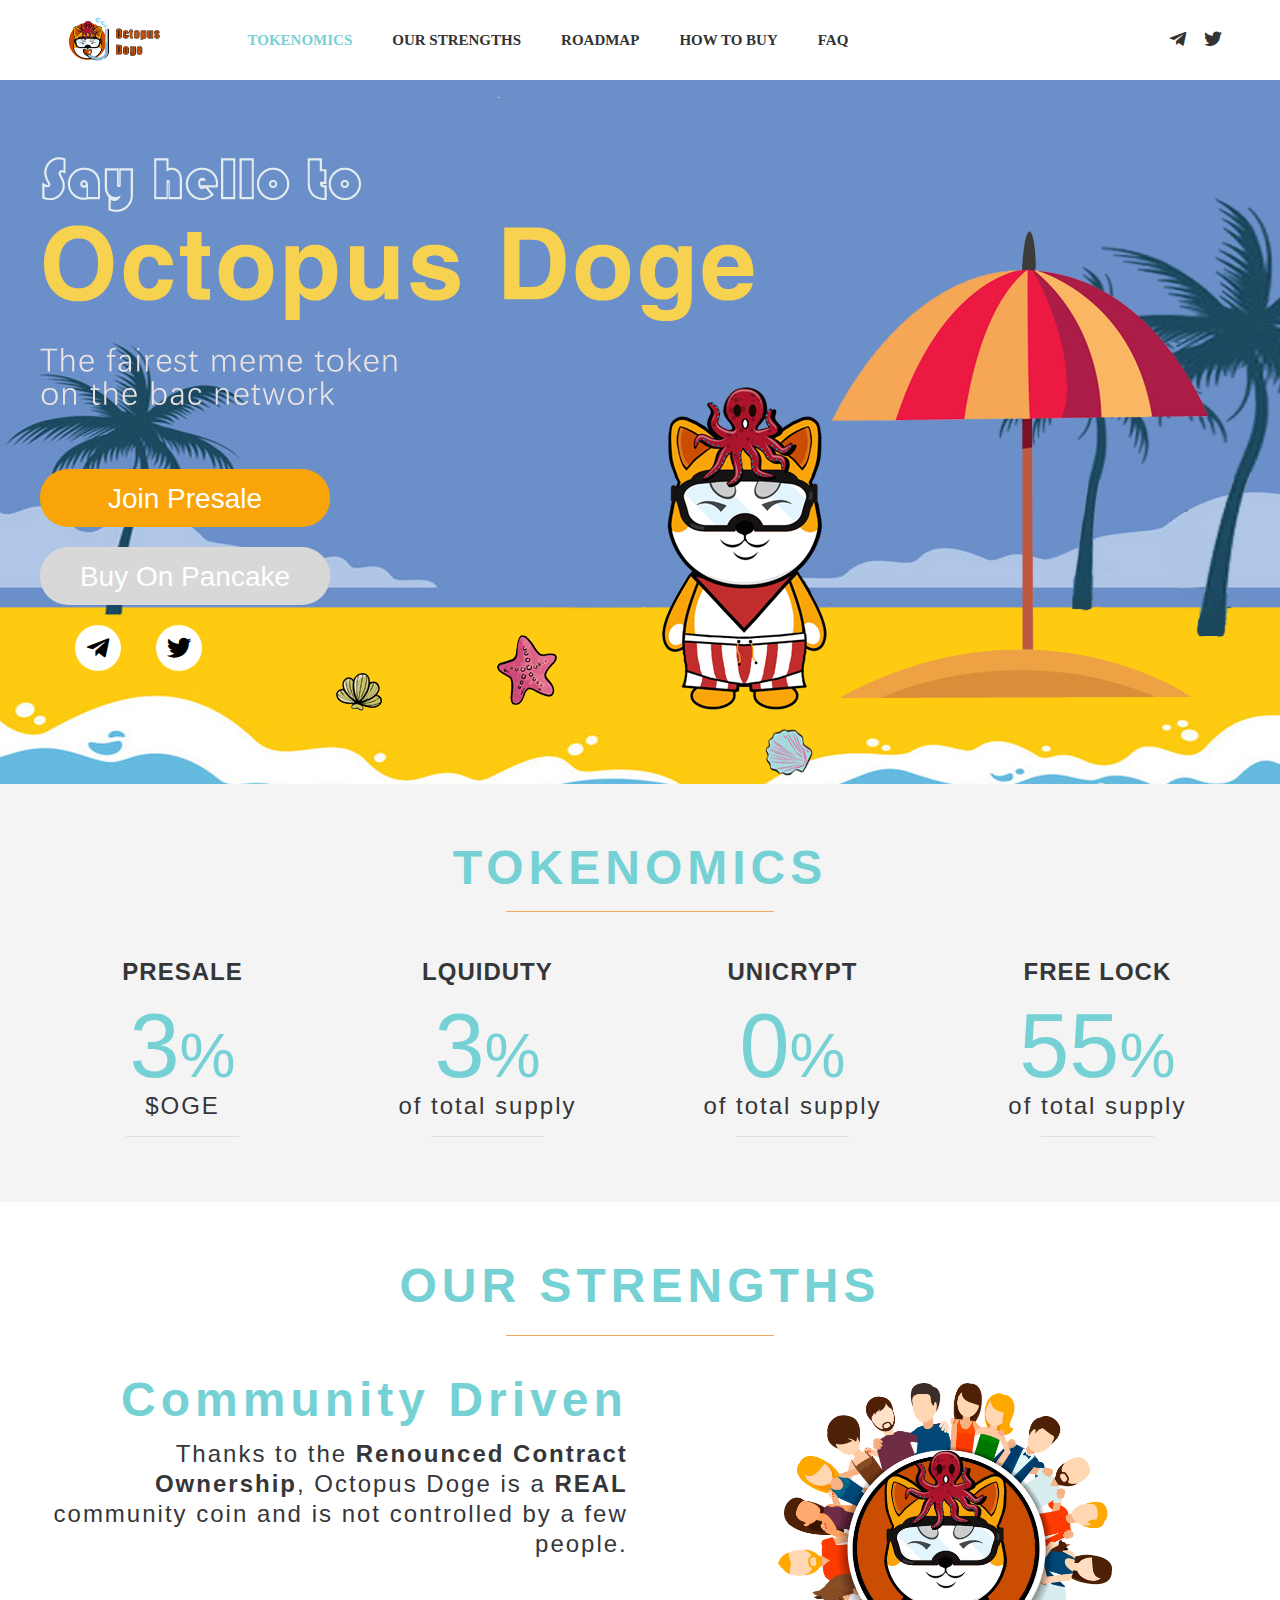
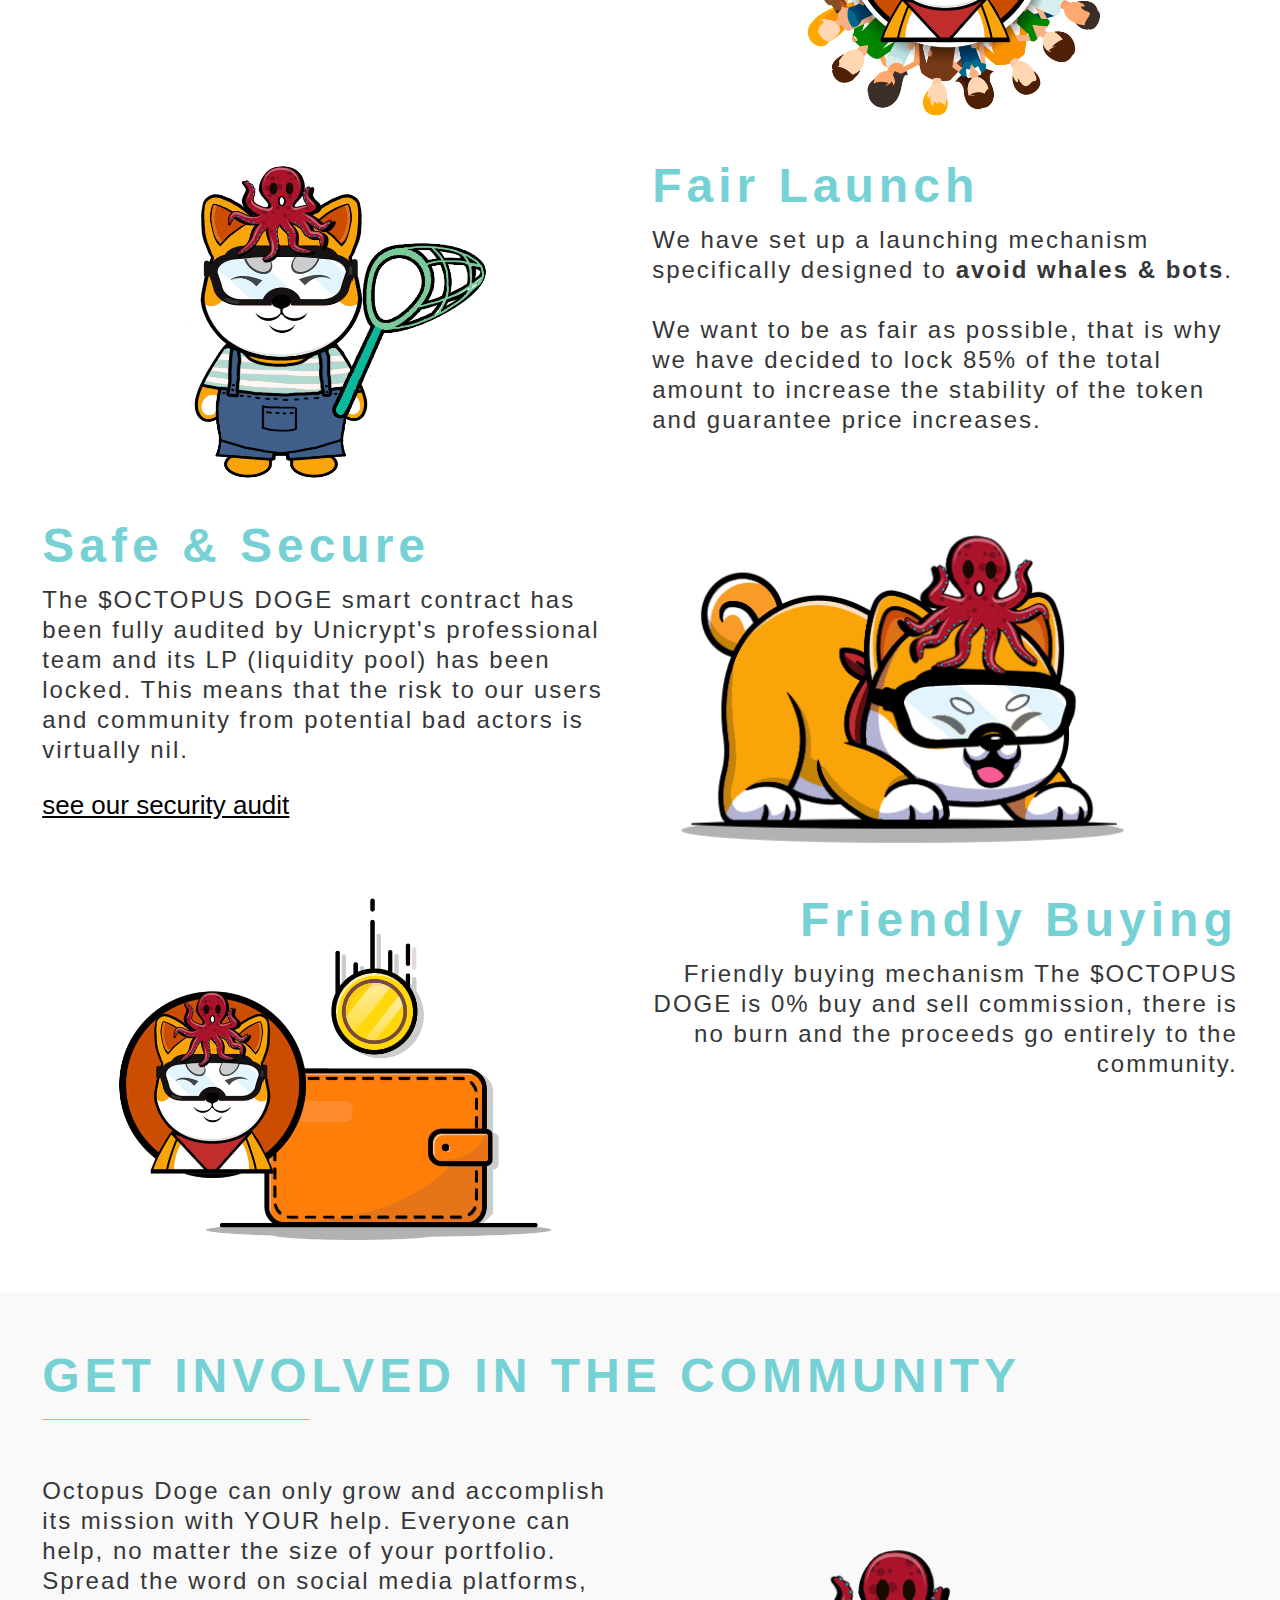
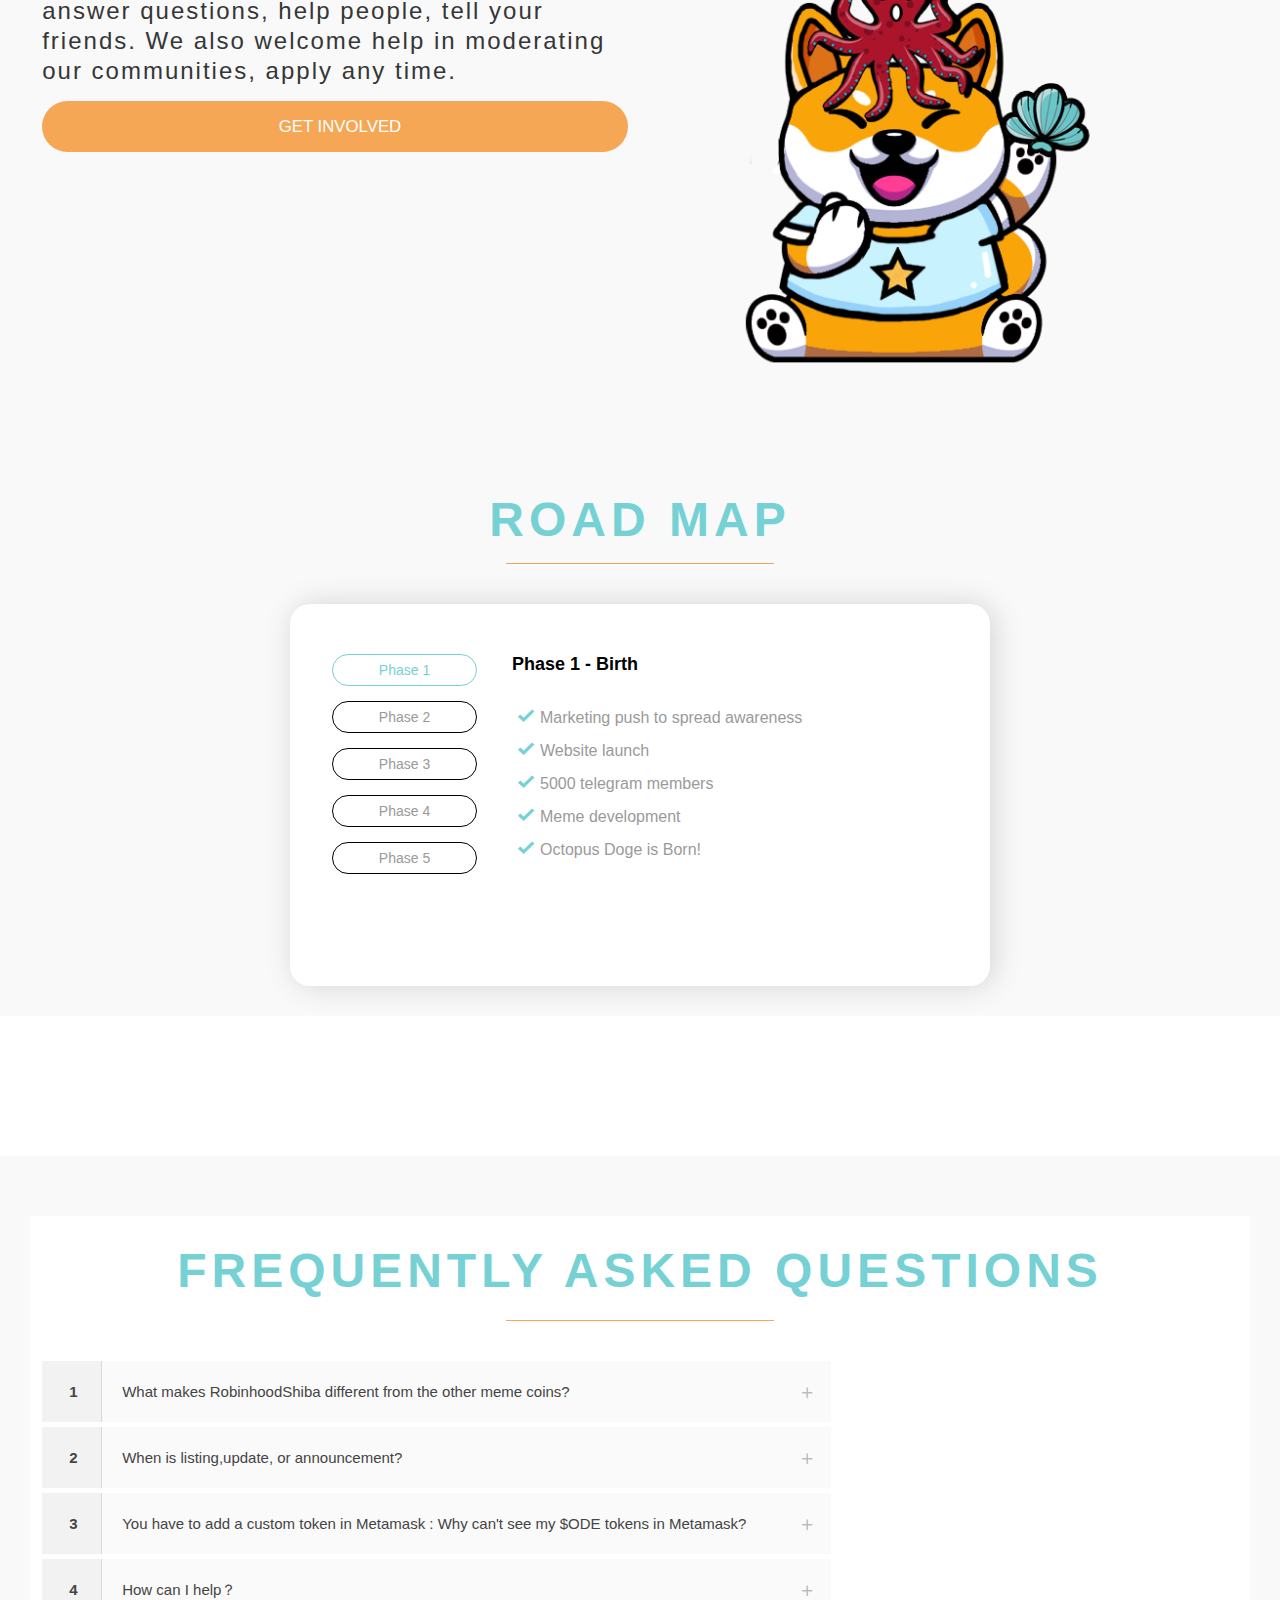
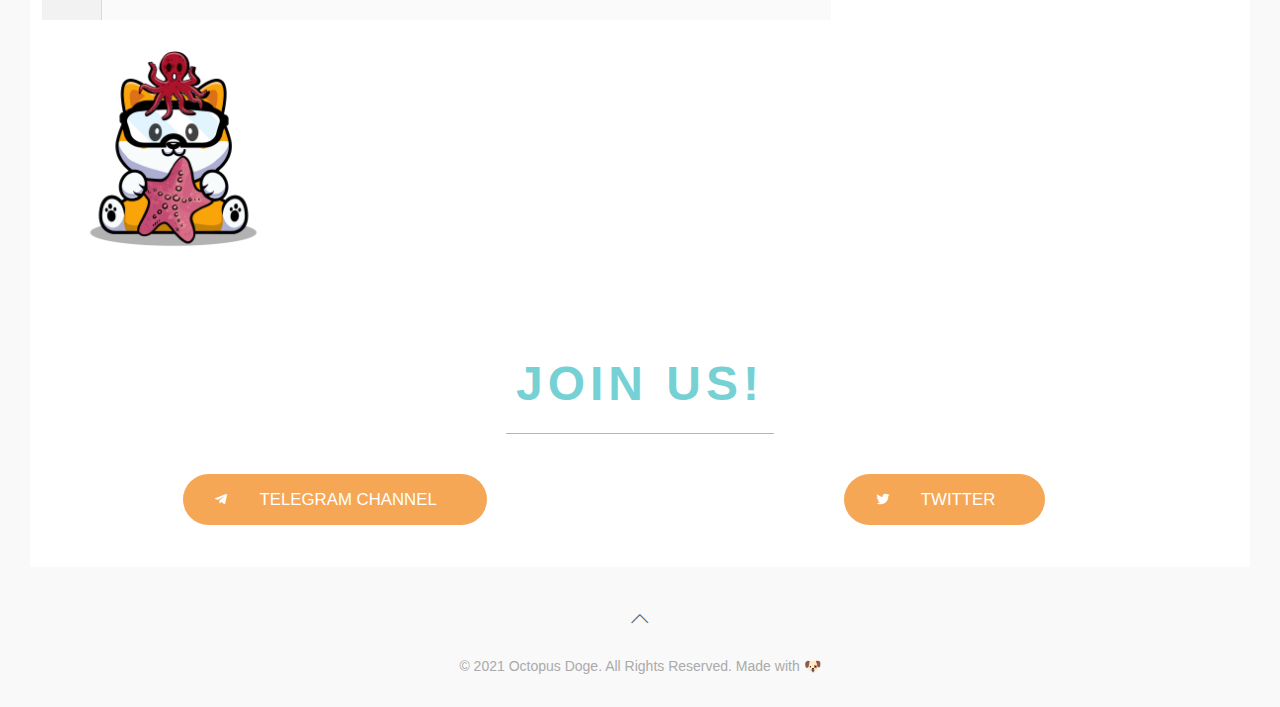
==== commit 6adb7c12: "second" ====
--- a/index.html
+++ b/index.html
@@ -4248,7 +4248,7 @@
 											<div class="column_attr clearfix align_right animate zoomInDownLarge"
 												data-anim-type="zoomInDownLarge"
 												style="background-image:url(&#39;10.html&#39;);background-repeat:no-repeat;background-position:left top;">
-												<h2>COMMUNITY DRIVEN</h2>
+												<h2>Community Driven</h2>
 												<h5>Thanks to the <strong>Renounced Contract Ownership</strong>,
 													Octopus Doge is a <strong>REAL</strong> community coin and is not
 													controlled by a few people.</h5>
@@ -4276,7 +4276,7 @@
 										</div>
 										<div class="column mcb-column mcb-item-smgfuxvgr one-second column_column">
 											<div class="column_attr clearfix align_left" style="">
-												<h2>FAIR LAUNCH</h2>
+												<h2>Fair Launch</h2>
 												<h5>We have set up a launching mechanism specifically designed to
 													<strong>avoid whales &amp; bots</strong>.<br>
 													<br>
@@ -4336,7 +4336,7 @@
 										<div class="column mcb-column mcb-item-88uhbmg55 one-second column_column">
 											<div class="column_attr clearfix align_right animate zoomInDownLarge"
 												data-anim-type="zoomInDownLarge" style="">
-												<h2>Friendly buyinh</h2>
+												<h2>Friendly Buying</h2>
 												<h5>
 													<!-- $RHSHIBA is a reflect token. That means you will <strong>earn some
 														$RHSHIBA on each transaction</strong> just by holding yours. In
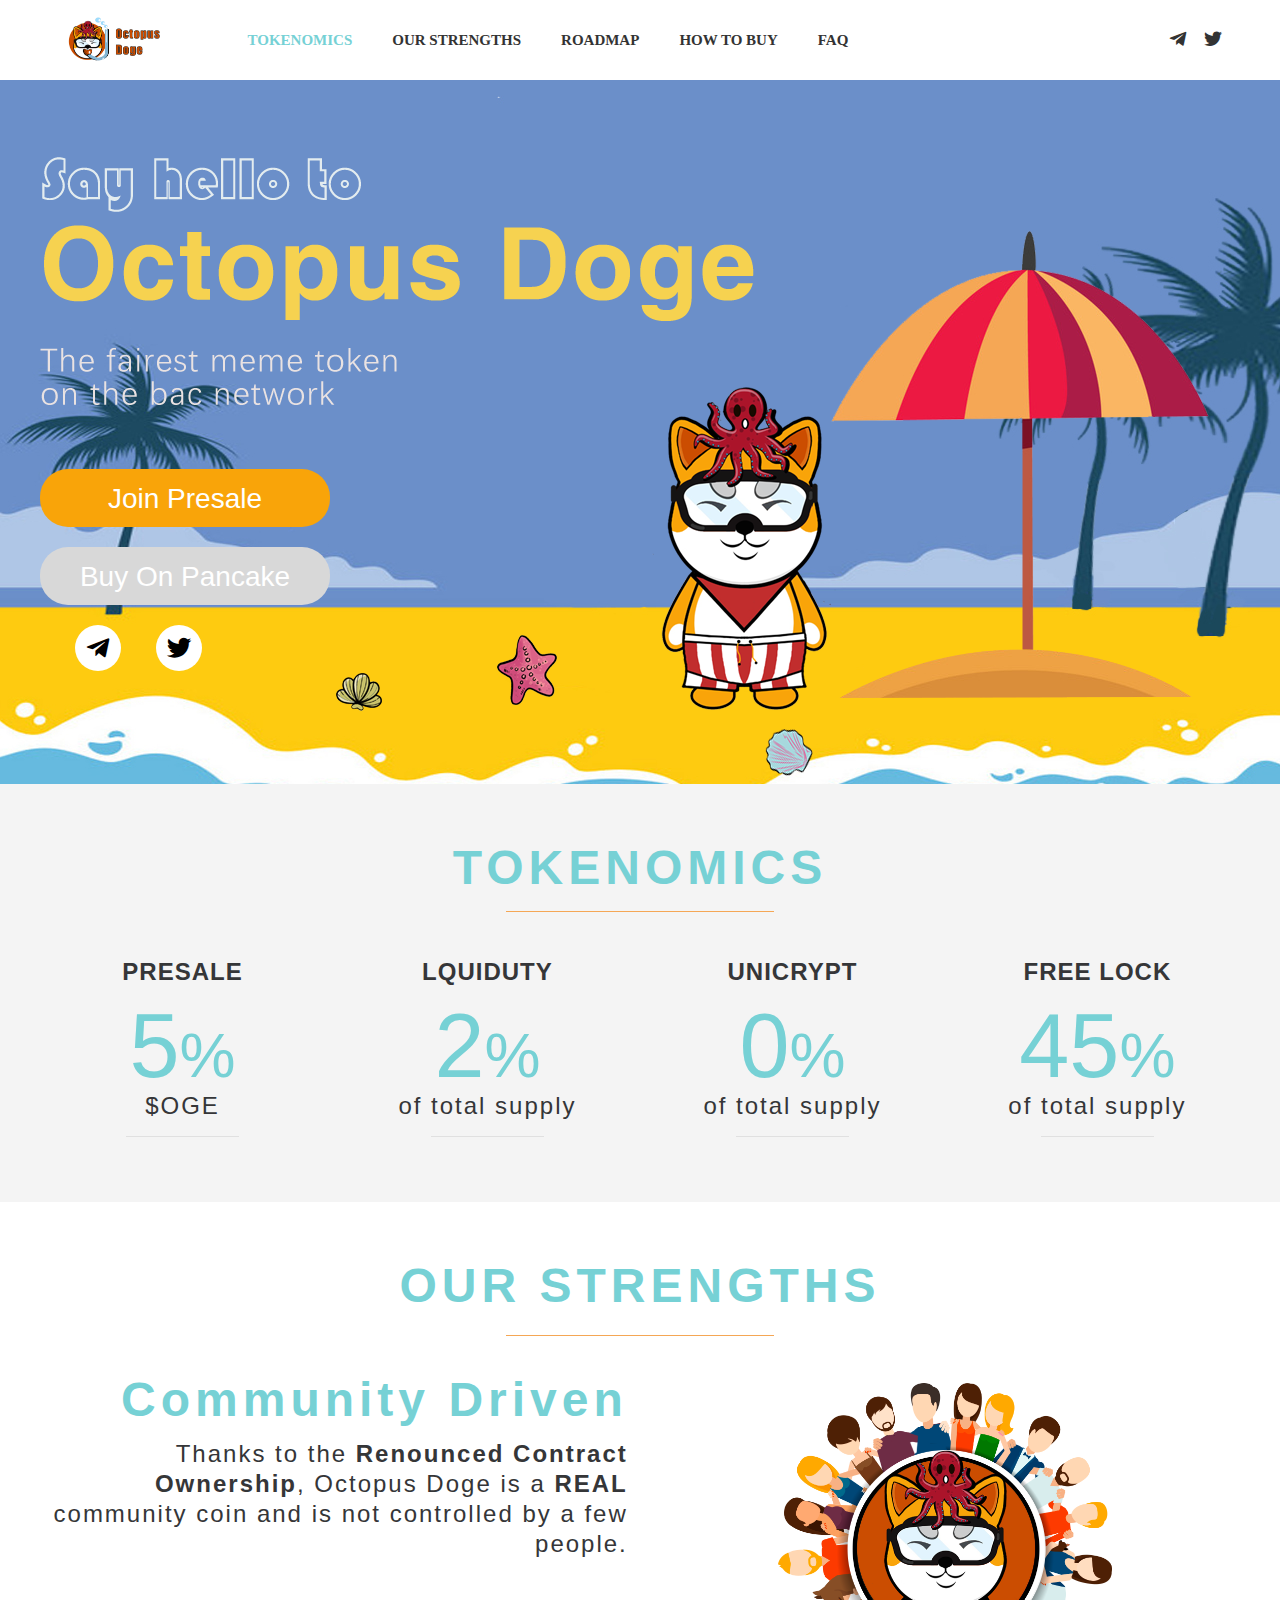
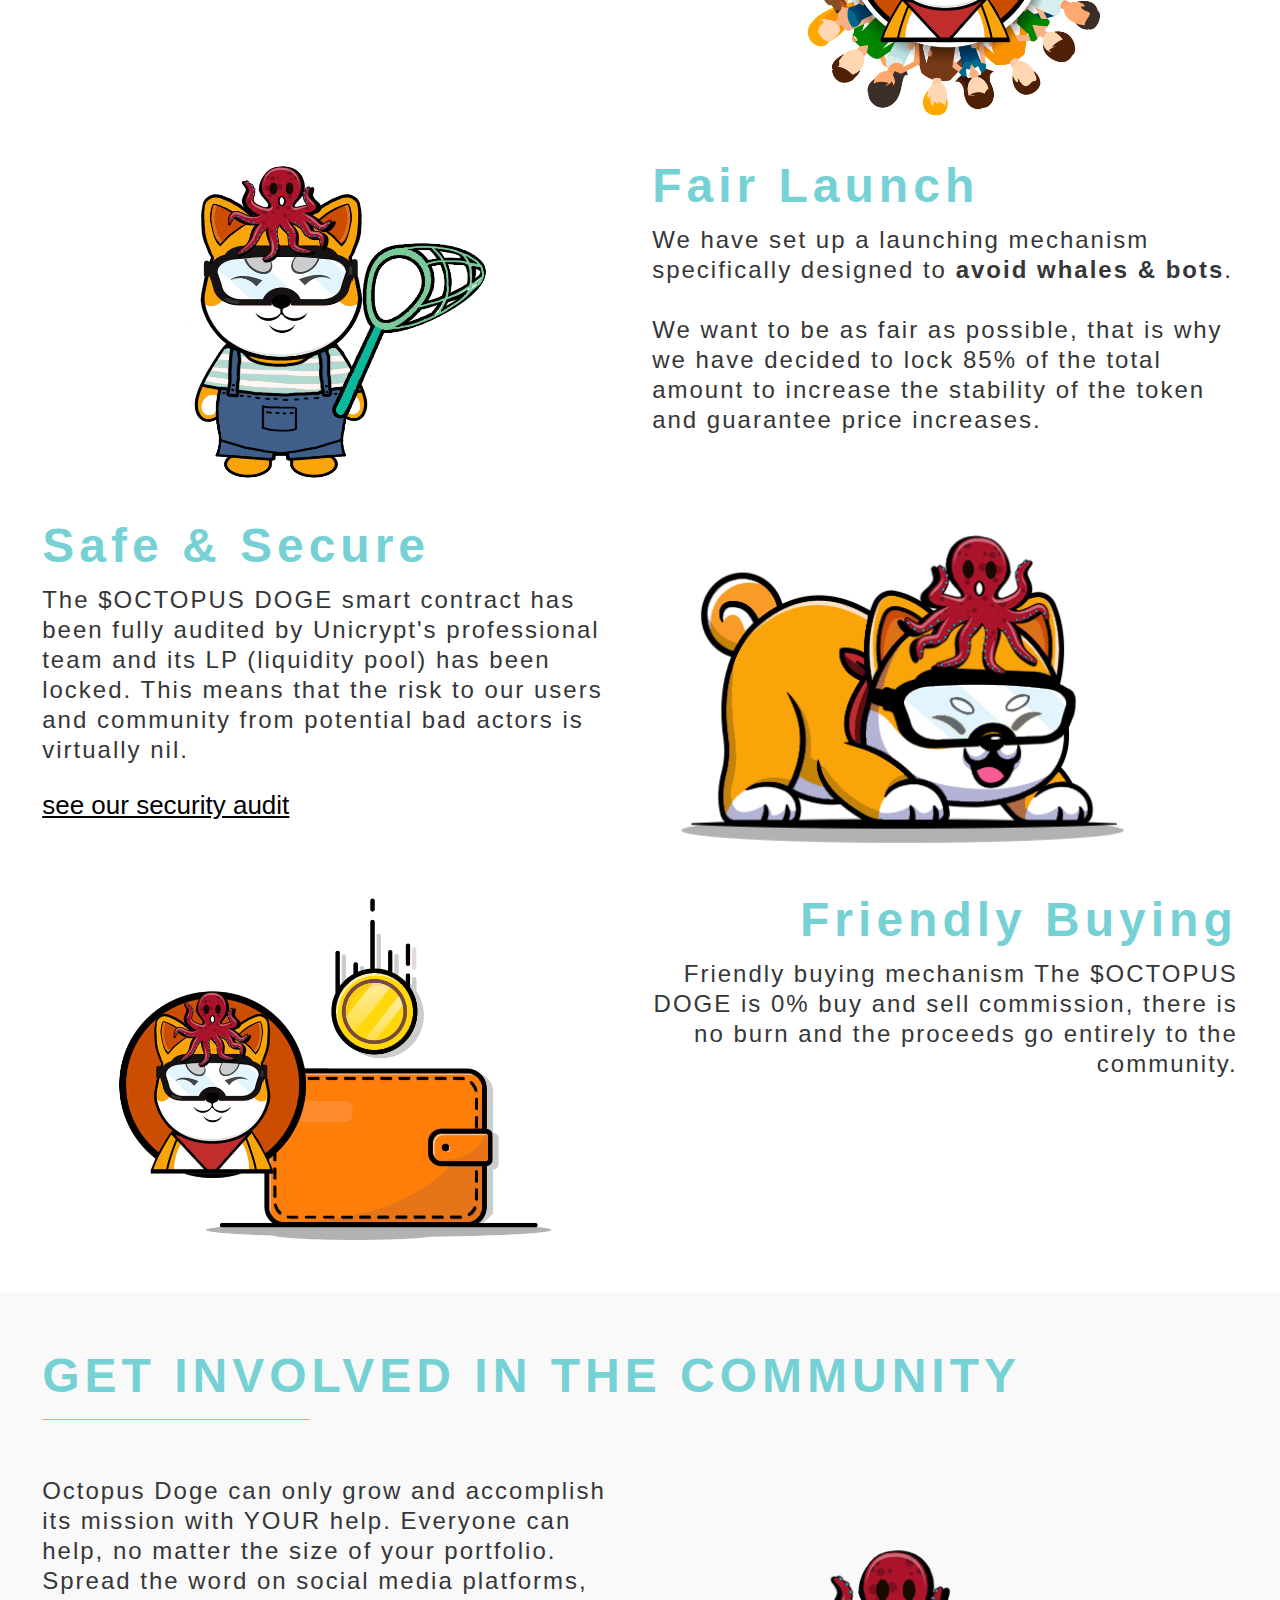
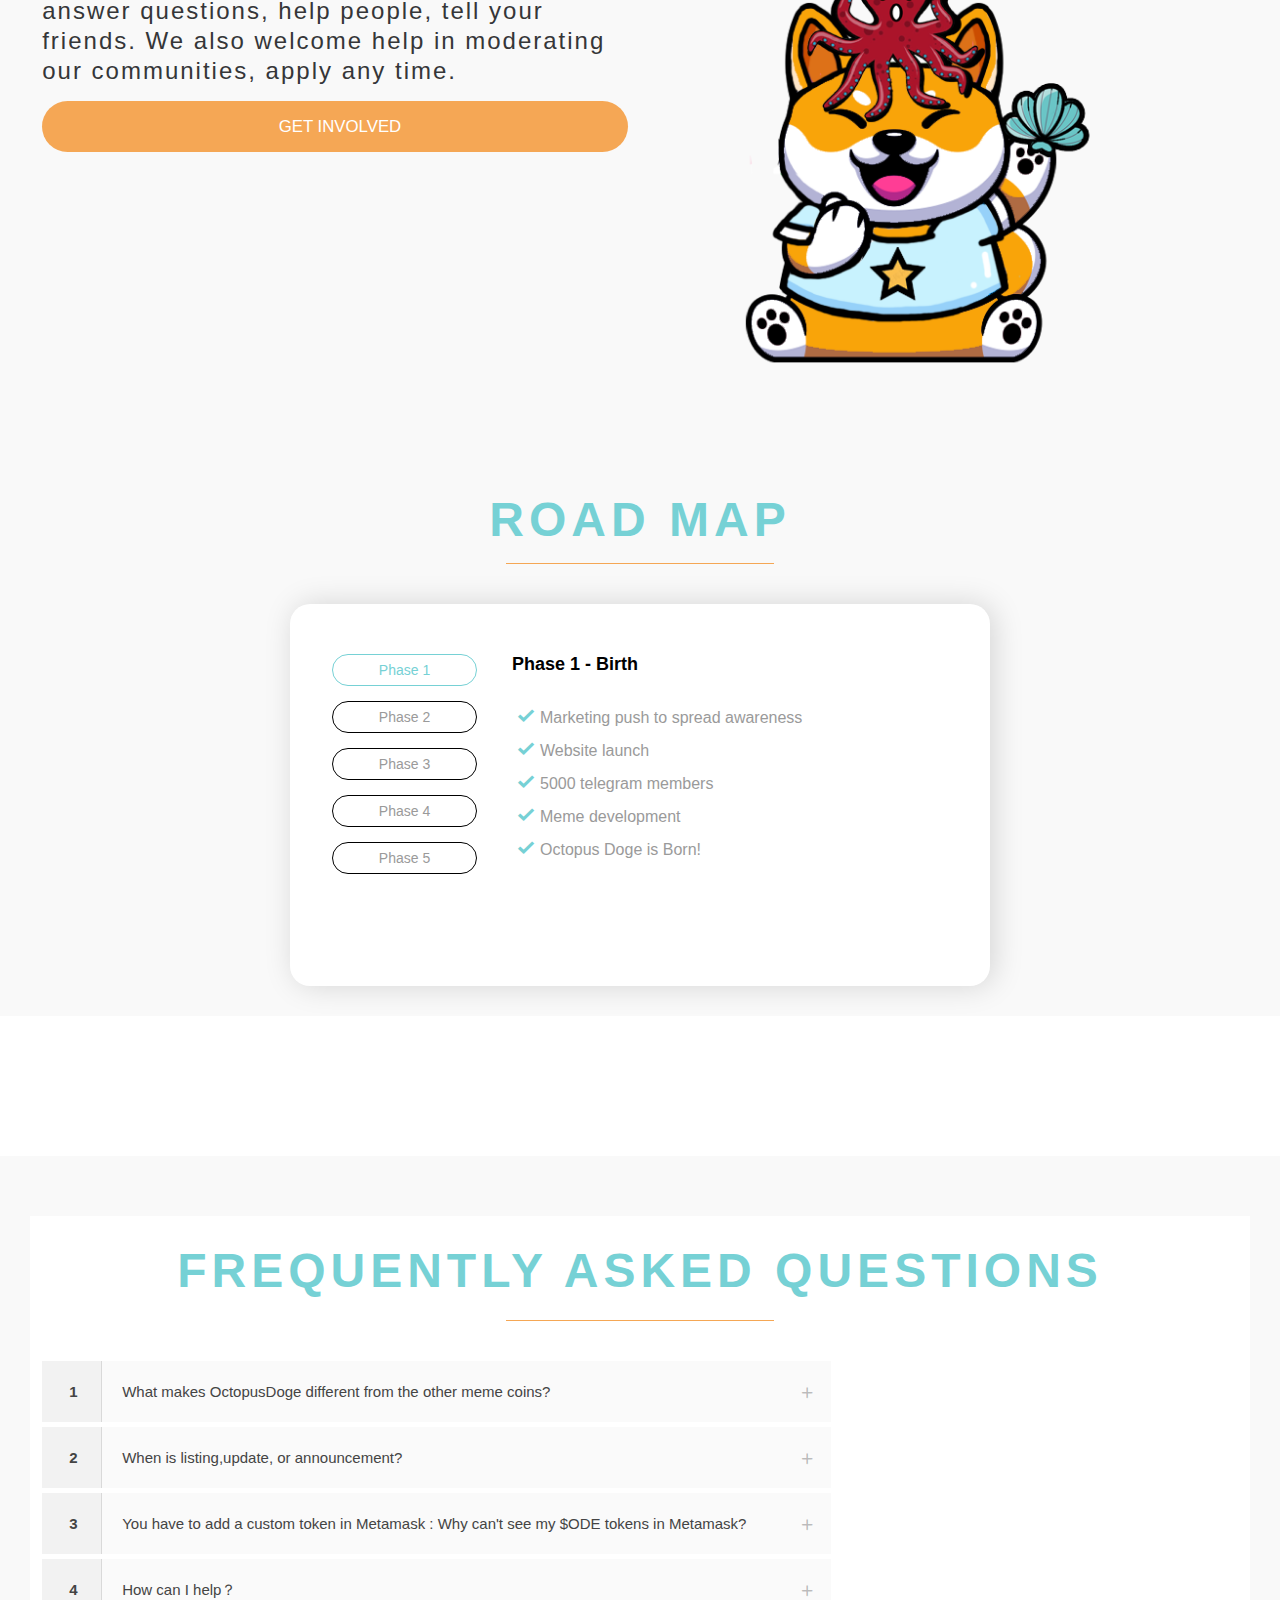
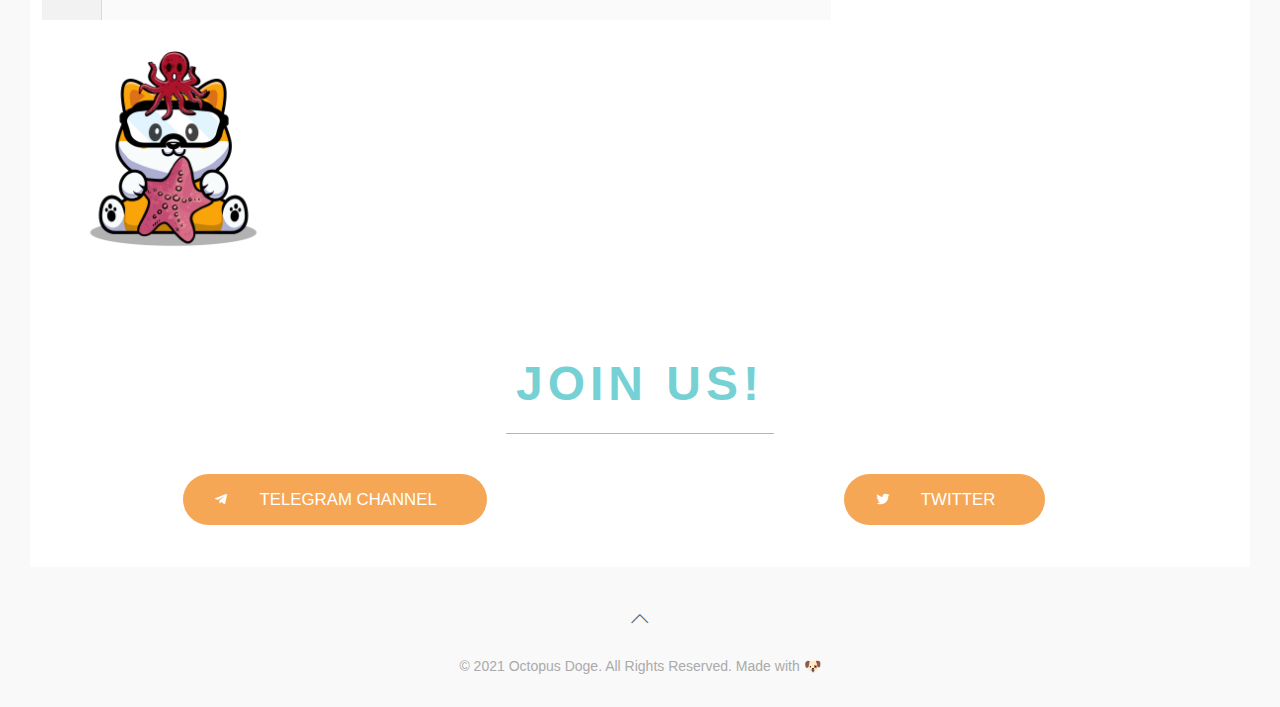
==== commit 3e06ccd7: "second" ====
--- a/index.html
+++ b/index.html
@@ -4743,7 +4743,7 @@
 														<i class="iconfont icon-daochu1024-29 icon-plus acc-icon-plus"
 															style="font-size: 22px;font-weight: bold;"></i>
 														<i class="iconfont icon-jianhao icon-minus acc-icon-minus"></i>
-														What makes RobinhoodShiba different from the other meme coins?
+														What makes OctopusDoge different from the other meme coins?
 													</div>
 													<div class="answer">
 														We have a secure and guaranteed audit platform review, our
